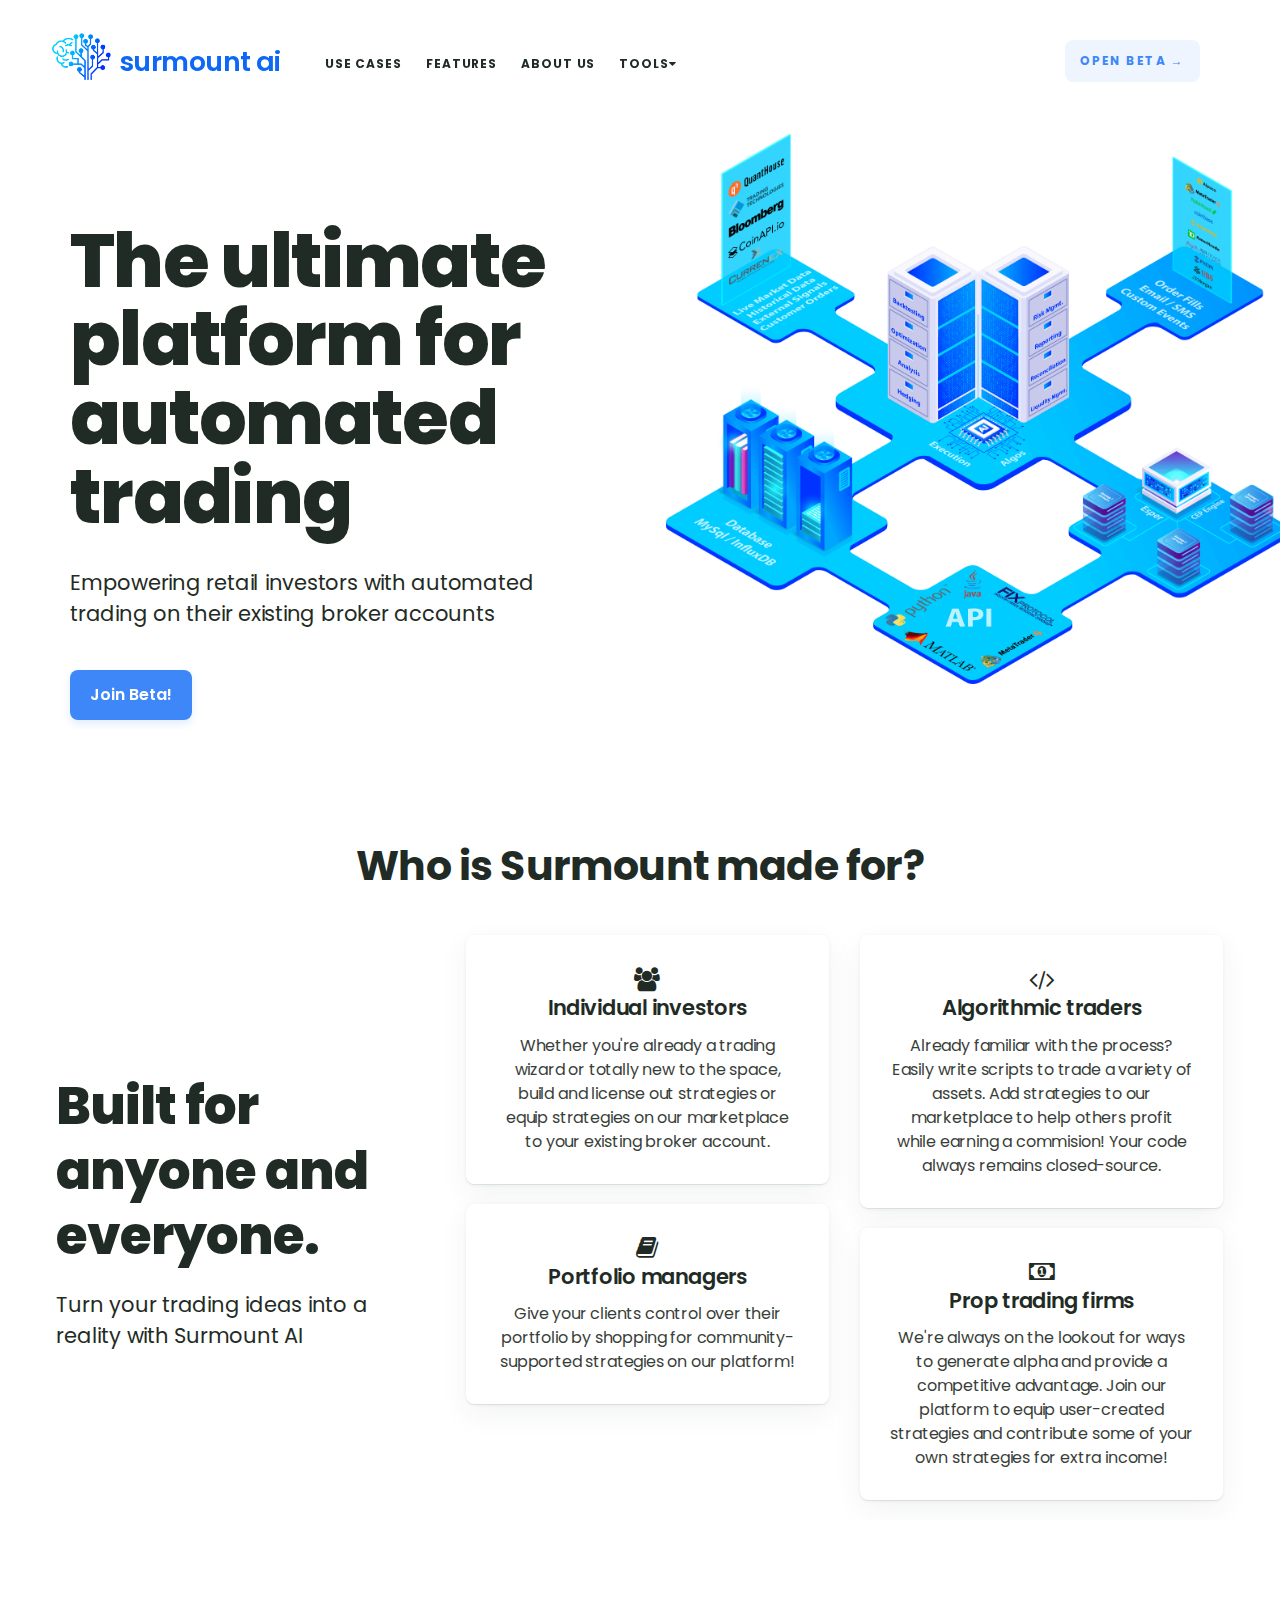
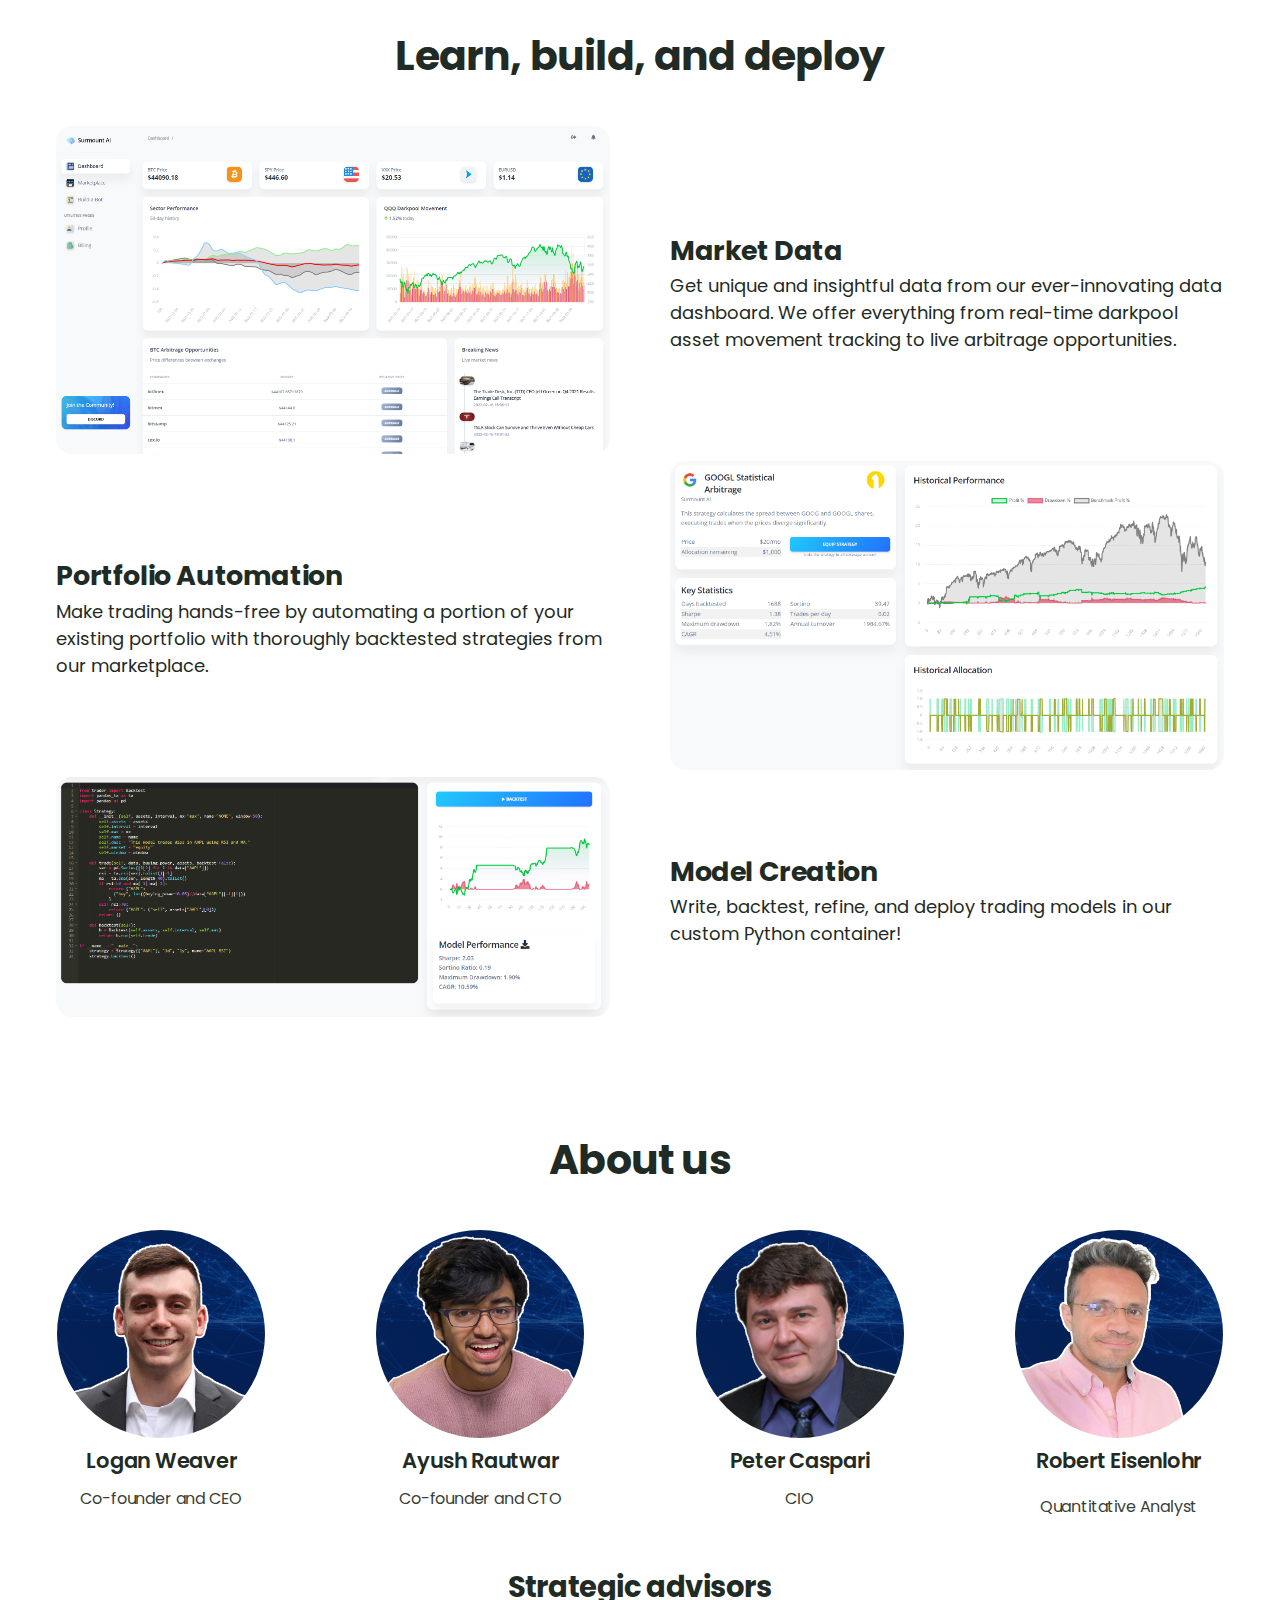
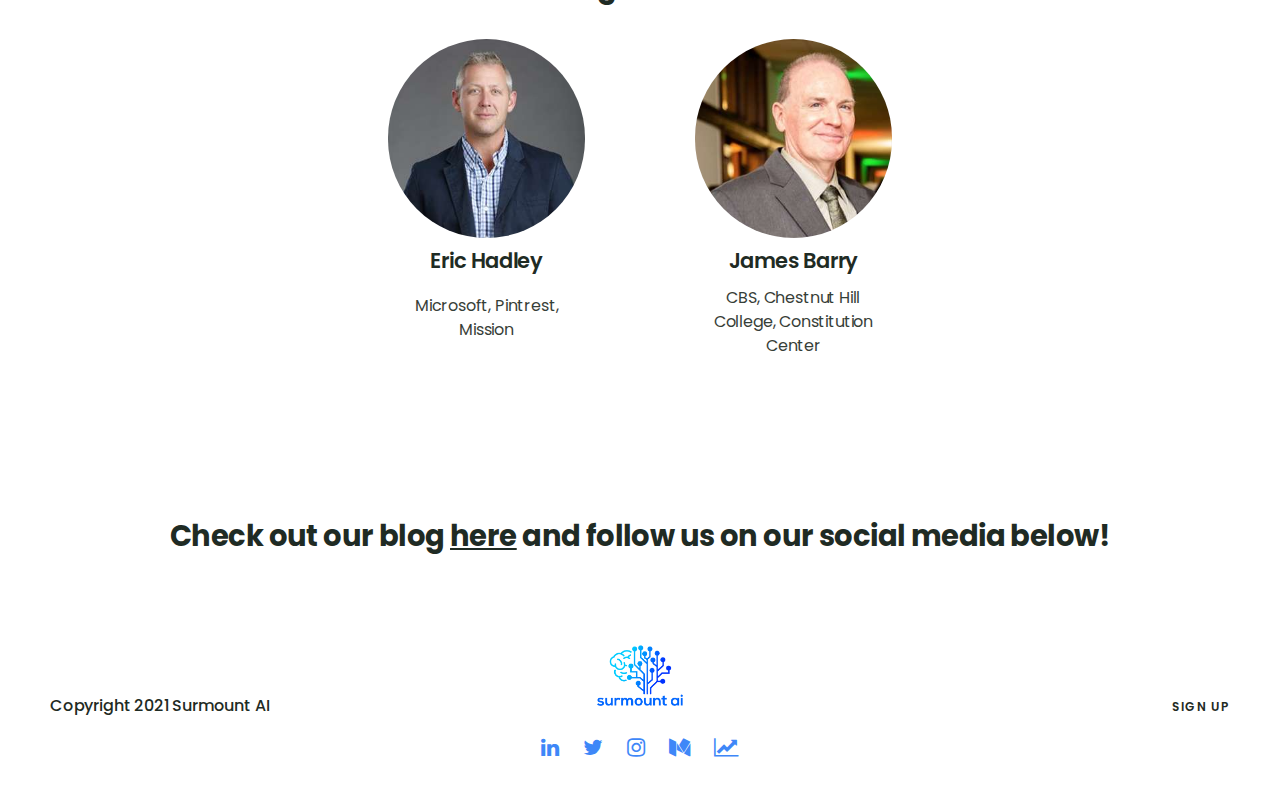
==== index.html @ a2f60b2a "Update padding and images" ====
<!doctype html>
<html>
<head>
<!-- Global site tag (gtag.js) - Google Analytics -->
<script async src="https://www.googletagmanager.com/gtag/js?id=G-WT760J8X4M"></script>
<script>
    window.dataLayer = window.dataLayer || [];
    function gtag(){dataLayer.push(arguments);}
    gtag('js', new Date());
    gtag('config', 'G-WT760J8X4M');

</script>

<meta charset="UTF-8">
<meta name="viewport" content="width=device-width, height=device-height, initial-scale=1.0">
<meta name="apple-mobile-web-app-capable" content="yes" />
<meta name="application-name" content="&nbsp;"/>
<meta name="msapplication-TileColor" content="#FFFFFF" />
<meta name="description" content="Empowering the average investor with algorithmic trading">
<meta name="image" content="https://tender-mestorf-235bb3.netlify.app/surmountpreview.png">
<meta name="author" content="Surmount AI">

<meta property="og:title" content="Surmount AI">
<meta property="og:description" content="Empowering the average investor with algorithmic trading">
<meta property="og:image" content="https://tender-mestorf-235bb3.netlify.app/surmountpreview.png">

<meta name="description" content="Empowering everyday investors with accessible algorithmic trading models, account automation, helpful dashboards, and much more!">
<meta name="keywords" content="surmount, surmount ai, stocks, crypto, forex, fintech, machine learning, account automation">


<base href="./">

<link href="slides.min.css" rel="stylesheet" type="text/css">
<link href="custom.css" rel="stylesheet" type="text/css">
<script src="https://ajax.googleapis.com/ajax/libs/jquery/3.4.1/jquery.min.js"></script>
<script>
    $(document).ready(function() {

var $popupIframe;

$("[data-media]").on("click", function(e) {
    console.log("WHAT");
    e.preventDefault();
    var $this = $(this);
    var videoUrl = $this.attr("data-media");
    videoUrl += "?autoplay=1";
    var popup = $this.attr("href");
    $popupIframe = $("#iframe");

    $popupIframe.attr("src", videoUrl);
    console.log($popupIframe);
    console.log(videoUrl);

    $this.closest(".slide").addClass("show-popup");

});

$(".popup").on("click", function(e) {
    e.preventDefault();
    e.stopPropagation();
    //$("#media-popup").html('<iframe width="560" height="315" src="" frameborder="0" allowfullscreen="1"></iframe>');
    $(".slide").removeClass("show-popup");
    $popupIframe.attr('src', '');
});


$(".popup > iframe").on("click", function(e) {
    e.stopPropagation();
});
});
</script>



<!-- Fonts -->
<link rel="stylesheet" type="text/css" href="https://fonts.googleapis.com/css?family=Poppins" />
<link rel="stylesheet" href="https://cdnjs.cloudflare.com/ajax/libs/font-awesome/4.7.0/css/font-awesome.min.css">
<link rel="apple-touch-icon-precomposed" href="favicon.png" />
<link rel="icon" type="image/png" href="favicon.png" />
<meta name="application-name" content="&nbsp;"/>
<title>Surmount AI</title>
</head>
<body class="slides scroll noPreload whiteSlide">



<!-- Panel Top #10 -->
<section class="slide whiteSlide autoHeight">
<nav class="panel top main-nav padding-top-3 padding-bottom-3 relative" style="background-color: transparent !important;">
    <div class="sections desktop fix-12-12">
        <div class="left" style="width: 10%; max-width: 33.3333%">
            <a href="https://www.surmount.ai/" class="logo weight-8 p largest shift-down-1 vertical-middle"><img src="logoimg.png"> </a>
            <a href="https://www.surmount.ai/" style="padding-right: 20px" class="logo weight-8 p largest shift-down-1 vertical-middle hideForPhablet"><b style="color: #0d68f6">surmount ai</b></a>
            <a href="#usecases" class="weight-7 p smallest link uppercase shift-down-3 vertical-middle margin-left-2 hideForPhablet">Use Cases</a>
            <a href="#features" class="weight-7 p smallest link uppercase shift-down-3 vertical-middle margin-left-2 hideForPhablet">Features</a>
            <a href="#aboutus" class="weight-7 p smallest link uppercase shift-down-3 vertical-middle margin-left-2 hideForPhablet">About Us</a>

            <div class="weight-7 p smallest uppercase shift-down-3 vertical-middle margin-left-2 hideForPhablet drpdwn">
                Tools<i class="fa fa-caret-down"></i>
                <div class="dropdown-content link">
                    <a target="_blank" href="https://dashboard.surmount.ai/">Stock Dashboard</a>
                </div>
            </div>
        </div> 
        <div class="right">
            <a target="_blank" href="https://beta.surmount.ai" class="weight-7 button small pale uppercase blue rounded flat noShadow margin-right-3">OPEN BETA →</a>
        </div>
    </div>
</nav>
<div class="popup" id="media-popup">
    <iframe id="iframe" src="" height="50%" width="auto" frameborder="0" webkitallowfullscreen mozallowfullscreen allowfullscreen></iframe>
</div>

        <div class="content" style="vertical-align: center;">
            <div class="container">
                <div class="wrap left padding-top-0 padding-bottom-0">
                    <div class="fix-12-12">
                        <div class="flex fixedSpaces reverse">
                            <div class="col-7-12 col-tablet-3-5 col-phablet-1-1 padding-top-phablet-0 padding-top-tablet-5 padding-top-10 padding-left-3 padding-right-3 padding-left-tablet-3 padding-right-tablet-3">
                                <h1 class="boldest largest margin-bottom-3 hover-header bold padding-top-phablet-3" style="line-height: 1.05">The ultimate platform for automated trading</h1>
                                <p class="fix-5-12 toLeft margin-bottom-4 trim large">Empowering retail investors with automated trading on their existing broker accounts</p>
                                <div class="fix-12-12 flex verticalCenter">
                                    <a target="_blank" class="button blue rounded weight-6 cropLeft margin-bottom-phablet-2" href="https://beta.surmount.ai">Join Beta!</a>
                                                           
                                </div>
                            </div>
                            <div class="col-5-12 col-tablet-2-5 col-phablet-1-1"><img class="bgimg" style="padding: 2.5%; padding-right: 7.5%; margin: auto; margin-left: -20%; max-width: 200%; width:140%; max-height: 70vh" src="graphicsmall.png" alt="" class="block p-phablet-relative" /></div>
                        </div>
                        
                    </div>
                </div>
            </div>
        </div>
        
    </section>

    <!--- learn what's included -->
    <section class="padding-top-6 slide whiteSlide autoHeight double-pictures" id="usecases" name="usecases">
        <div class="content">
            <div class="container">
                <div class="wrap "><h3 class="large">Who is Surmount made for?</h3></div>
            </div>
        </div>

        <div class="content">
            <div class="container">
                <div class="wrap left padding-top-4 padding-bottom-0">
                    <div class="fix-12-12">
                        <div class="flex verticalCenter reverse">
                            <div class="col-4-12 col-tablet-1-1 margin-bottom-tablet-5 padding-left-3 padding-right-3 padding-left-tablet-3 padding-right-tablet-3">
                                <h2 class="boldest large margin-bottom-2 bold padding-top-tablet-4">Built for anyone and everyone.</h2>
                                <p class="large margin-bottom-3 trim">Turn your trading ideas into a reality with Surmount AI</p>
                                <!-- <a target="_blank" href="https://www.surmount.ai/comingsoon/" class="button rounded crop weight-6 blue">Start for Free</a> -->
                            </div>
                            <div class="col-8-12 col-tablet-1-1 relative padding-left-3 padding-right-3 padding-left-tablet-3 padding-right-tablet-3">
                                <ul class="flex later">
                                    <li class="col-6-12">
                                        <div class="pad rounded padding-3 margin-bottom-2 align-center">
                                            <i class="fa fa-users fa-lg"></i>
                                            <p class="large bold margin-bottom-1">Individual investors</p>
                                            <p class="small opacity-9 crop letter-spacing-0">Whether you're already a trading wizard or totally new to the space, build and license out strategies or equip strategies on our marketplace to your existing broker account.</p>
                                        </div>
                                        <div class="pad rounded padding-3 margin-bottom-2 align-center">
                                            <i class="fa fa-book fa-lg"></i>
                                            <p class="large bold margin-bottom-1">Portfolio managers</p>
                                            <p class="small opacity-9 crop letter-spacing-0">Give your clients control over their portfolio by shopping for community-supported strategies on our platform!</p>
                                        </div>
                                    </li>
                                    <li class="col-6-12">
                                        <div class="pad rounded padding-3 margin-bottom-2 align-center">
                                            <i class="fa fa-code fa-lg"></i>
                                            <p class="large bold margin-bottom-1">Algorithmic traders</p>
                                            <p class="small opacity-9 crop letter-spacing-0">Already familiar with the process? Easily write scripts to trade a variety of assets. Add strategies to our marketplace to help others profit while earning a commision! Your code always remains closed-source. </p>
                                        </div>
                                        <div class="pad rounded padding-3 margin-bottom-2 align-center">
                                            <i class="fa fa-money fa-lg"></i>
                                            <p class="large bold margin-bottom-1">Prop trading firms</p>
                                            <p class="small opacity-9 crop letter-spacing-0">We're always on the lookout for ways to generate alpha and provide a competitive advantage. Join our platform to equip user-created strategies and contribute some of your own strategies for extra income!</p>
                                        </div>
                                    </li>
                                </ul>
                            </div>
                        </div>
                    </div>
                </div>
            </div>
        </div>

    </section>

    <link href="https://fonts.googleapis.com/css2?family=IBM+Plex+Mono:wght@500&display=swap&text=static-form" rel="stylesheet">


    <section class="padding-top-6 slide whiteSlide autoHeight double-pictures" id="features" name="features">
        <div class="content">
            <div class="container">
                <div class="wrap "><h3 class="large">Learn, build, and deploy</h3></div>
            </div>
        </div>

        <div class="content">
            <div class="container">
                <div class="wrap left padding-top-4 padding-bottom-0">
                    <div class="fix-12-12">
                        <div class="flex verticalCenter">
                            <div class="col-6-12 col-tablet-1-1 margin-bottom-tablet-5 padding-left-3 padding-right-3 padding-left-tablet-3 padding-right-tablet-3">
                                <img style="border-radius: 1rem" alt="Neural network graphic" src="nn-dashboard.png">
                            </div>
                            <div class="col-6-12 col-tablet-1-1 relative padding-left-3 padding-right-3 padding-left-tablet-3 padding-right-tablet-3">
                                <p> <h4>Market Data</h4>
                                    Get unique and insightful data from our ever-innovating data dashboard. We offer everything from real-time darkpool asset movement tracking to live arbitrage opportunities.
                                </p>
                            </div>
                            <br><br><br>
                            <div class="col-6-12 col-tablet-1-1 relative padding-left-3 padding-right-3 padding-left-tablet-3 padding-right-tablet-3">
                                <p><h4>Portfolio Automation</h4>
                                    Make trading hands-free by automating a portion of your existing portfolio with thoroughly backtested strategies from our marketplace.
                                </p>
                            </div>
                            <div class="col-6-12 col-tablet-1-1 margin-bottom-tablet-5 padding-left-3 padding-right-3 padding-left-tablet-3 padding-right-tablet-3">
                                <img style="border-radius: 1rem" alt="Neural network graphic" src="examplestrat.png">
                            </div>
                            <br><br><br>
                            <div class="col-6-12 col-tablet-1-1 margin-bottom-tablet-5 padding-left-3 padding-right-3 padding-left-tablet-3 padding-right-tablet-3">
                                <img style="border-radius: 1rem" alt="Neural network graphic" src="IDE.png">
                            </div>
                            <div class="col-6-12 col-tablet-1-1 relative padding-left-3 padding-right-3 padding-left-tablet-3 padding-right-tablet-3">
                                <p><h4>Model Creation</h4>
                                    Write, backtest, refine, and deploy trading models in our custom Python container!
                                </p>
                            </div>
                            <br><br><br>
                        </div>
                    </div>
                </div>
            </div>
        </div>
    </section>
    


<!--- learn what's included -->
<section class="padding-top-6 slide whiteSlide autoHeight double-pictures" id="aboutus" name="aboutus">
    <div class="content">
        <div class="container">
            <div class="wrap"><h3 class="large">About us</h3></div>
        </div>
    </div>
    
    <div class="content">
        <div class="container">
            <div class="wrap left padding-top-1 padding-bottom-0  padding-left-3 padding-right-3 padding-left-tablet-3 padding-right-tablet-3">
                <div class="fix-12-12">
                    <div class="flex verticalCenter">
                        <ul class="flex later">
                            <li class="col-3-12">
                                <div class="pad rounded padding-3 margin-bottom-2 align-center" style="box-shadow: none;">
                                    
                                    <img style="border-radius: 50%;" src="logan.png" alt="Logan Weaver">
                                    <p class="large bold margin-bottom-1">Logan Weaver</p>
                                    <p class="small opacity-9 crop letter-spacing-0">Co-founder and CEO</p>
                                </div>
                            </li>
                            <li class="col-3-12">
                                <div class="pad rounded padding-3 margin-bottom-2 align-center" style="box-shadow: none;">
                                    
                                    <img style="border-radius: 50%;" src="ayush.png" alt="Ayush Rautwar">
                                    <p class="large bold margin-bottom-1">Ayush Rautwar</p>
                                    <p class="small opacity-9 crop letter-spacing-0">Co-founder and CTO</p>
                                </div>
                            </li>
                            <li class="col-3-12">
                                <div class="pad rounded padding-3 margin-bottom-2 align-center" style="box-shadow: none;">
                                    
                                    <img style="border-radius: 50%;" src="peter.png" alt="Peter Caspari">
                                    <p class="large bold margin-bottom-1">Peter Caspari</p>
                                    <p class="small opacity-9 crop letter-spacing-0">CIO</p>
                                </div>
                            </li>
                            <li class="col-3-12">
                                <div class="pad rounded padding-3 margin-bottom-2 align-center" style="box-shadow: none;">
                                    
                                    <img style="border-radius: 50%;" src="robert.png" alt="Robert Eisenlohr">
                                    <p class="large bold margin-bottom-1">Robert Eisenlohr</p>                                            </p>
                                    <p class="small opacity-9 crop letter-spacing-0">Quantitative Analyst</p>
                                </div>
                            </li>
                        </ul>
                    </div>
                </div>

                <h3 class="smaller" style="text-align: center;">Strategic advisors</h3>
                <div class="fix-12-12">
                    <div class="flex verticalCenter">
                        <ul class="flex later" style="justify-content: center; margin: 0; width: 100%">
                            <li class="col-3-12">
                            </li>
                            <li class="col-3-12">
                                <div class="pad rounded padding-3 margin-bottom-2 align-center" style="box-shadow: none;">
                                    <img style="border-radius: 50%;" src="eric.jpg" alt="Eric Hadley">
                                    <p class="large bold margin-bottom-1">Eric Hadley</p>                                            </p>
                                    <p class="small opacity-9 crop letter-spacing-0">Microsoft, Pintrest, Mission</p>
                                </div>
                            </li>
                            <li class="col-3-12">
                                <div class="pad rounded padding-3 margin-bottom-2 align-center" style="box-shadow: none;">
                                    
                                    <img style="border-radius: 50%;" src="james.jpg" alt="James Barry">
                                    <p class="large bold margin-bottom-1">James Barry</p>
                                    <p class="small opacity-9 crop letter-spacing-0">CBS, Chestnut Hill College, Constitution Center</p>
                                </div>
                            </li>
                            <li class="col-3-12">
                            </li>
                            
                        </ul>

                    </div>
                </div>
                
            </div>
        </div>
    </div>

</section>

<section class="padding-top-6 slide whiteSlide autoHeight double-pictures">
    <div class="content">
        <div class="container">
            <div class="wrap "><h3 class="smaller">Check out our blog <u><a target="_blank" href="https://surmountai.medium.com/">here</a></u> and follow us on our social media below!</h3></div>
        </div>
    </div>
</section>

<div id="error-message"></div>

<nav class="panel bottom relative padding-top-2 padding-bottom-2">
    <div class="sections desktop fix-12-12">
        <div class="left blockForPhablet">
            <p class="relative weight-5 small cropBottom">
                Copyright 2021 Surmount AI
            </p>
        </div>
        <div style="height: auto" class="center blockForPhablet">
            <img alt="Surmount AI" src="logo.png" style="height: 100px;">
            <br>
            <a target="_blank" style="color: #3e87f8; padding-left:10px; padding-right: 10px" href="https://www.linkedin.com/company/surmountai" class="fa fa-linkedin fa-lg"></a>
            <a target="_blank" style="color: #3e87f8; padding-left:10px; padding-right: 10px" href="https://twitter.com/Surmountai" class="fa fa-twitter fa-lg"></a>
            <a target="_blank" style="color: #3e87f8; padding-left:10px; padding-right: 10px" href="https://www.instagram.com/surmount.ai" class="fa fa-instagram fa-lg"></a>
            <a target="_blank" style="color: #3e87f8; padding-left:10px; padding-right: 10px" href="https://surmountai.medium.com/" class="fa fa-medium fa-lg"></a>
            <a target="_blank" style="color: #3e87f8; padding-left:10px; padding-right: 10px" href="https://www.tradingview.com/u/SurmountFinance/" class="fa fa-line-chart fa-lg"></a>
            <br>
            <br>
        </div>
        <div class="right blockForPhablet">
            <a target="_blank" class="weight-6 p smallest uppercase link" href="https://beta.surmount.ai/">Sign up</a>
        </div>
    </div>
</nav>
</body>
</html>
---- slides.min.css ----
@charset "UTF-8";
/*

	 _____ _		 _				_____	_____ _____
	/ ___/| (•)	 | |			 / ____// ____/ ____/	v 5.0.7
 | (___ | |_	__| | ___ ____ | |	| (___| (___
	\___ \| | |/ _` |/ _ / __/ | |	 \___ \ ___ \
	____) | | | (_| |	__\__ \ | |____ ____) |___) |
 /_____/|_|_|\__,_|\___/___/	\_____/_____/_____/


This file contains styles required for the proper functionality and display
of your Slides Project.

https://designmodo.com/slides/

*/
/* CSS RESET */
html, body, div, span, applet, object, iframe, h1, h2, h3, h4, h5, h6, p, hr, blockquote, pre, a, abbr, acronym, address, big, cite, code, del, dfn, em, img, ins, kbd, q, s, samp, small, strike, strong, sub, sup, tt, var, b, u, i, center, dl, dt, dd, ol, ul, li, fieldset, form, label, legend, table, caption, tbody, tfoot, thead, tr, th, td, article, aside, canvas, details, embed, figure, figcaption, footer, header, hgroup, menu, nav, output, ruby, section, summary, time, mark, audio, video {
  border: 0;
  vertical-align: baseline;
  margin: 0;
  padding: 0;
}

article, aside, details, figcaption, figure, footer, header, hgroup, menu, nav, section {
  display: block;
}

ol, ul, li {
  list-style: none;
}

blockquote, q {
  quotes: none;
}

blockquote:before, blockquote:after, q:before, q:after {
  content: none;
}

table {
  border-collapse: collapse;
  border-spacing: 0;
}

b, strong {
  font-weight: 600;
}

html {
  position: static !important;
  top: 0 !important;
  box-sizing: border-box;
}

*, *:before, *:after {
  box-sizing: inherit;
}

/*Фон tooltip */
/* Основной зеленый */
/* Светлозеленый */
/* Темнозеленый */
/***
*		__	__
*	 |	\/	|	 ( )
*	 | \	/ | __ _ _ _ __
*	 | |\/| |/ _` | | '_ \
*	 | |	| | (_| | | | | |
*	 |_|	|_|\__,_|_|_| |_|
*
*
*/
html {
  margin: 0;
  padding: 0;
  -webkit-backface-visibility: hidden;
  backface-visibility: hidden;
}

body {
  width: 100%;
  height: 100%;
}

html, body {
  max-width: 100%;
  overflow-x: hidden;
  -webkit-tap-highlight-color: transparent;
}

html.scrollable,
html.scrollable body {
  overflow-y: auto;
  -webkit-overflow-scrolling: touch;
}

img {
  max-width: 100%;
  display: inline-block;
}
img.round {
  border-radius: 999px;
}
img.rounded {
  border-radius: 8px;
}

.slides {
  color: #fff;
  fill: #fff;
  hyphens: none;
  /* background: #111; */
  -webkit-font-smoothing: antialiased;
}

.slides.bodyWhite {
  background: #fff;
}

.slides.desktopSwipe {
  cursor: -webkit-grab;
}

.slides.desktopSwipe:active {
  cursor: -webkit-grabbing;
}

.slides.desktopSwipe .slide .container .wrap {
  cursor: inherit;
}

/* buttons */
.button {
  display: inline-block;
  border-radius: 4px;
  padding: 14px 22px;
  color: #fff;
  border: none;
  outline: none;
  text-decoration: none;
  background: #1f2b24;
  font-size: 16px;
  line-height: 1.5;
  font-weight: 500;
  text-align: center;
  vertical-align: top;
  cursor: pointer;
  overflow: hidden;
  backface-visibility: hidden;
  letter-spacing: normal !important;
  position: relative;
  white-space: nowrap;
  transform: translate3d(0, 0, 0);
  box-shadow: 0px 1px 0px rgba(0, 0, 0, 0.07), 0px 1px 4px rgba(0, 0, 0, 0.05), 0px 10px 30px rgba(17, 56, 31, 0.06);
  -webkit-appearance: none;
  margin-bottom: 10px;
  transition: 0.3s;
  user-select: none !important;
}
@media (max-width: 767px) {
  .button {
    max-width: 100%;
    white-space: normal;
  }
}
.slide .button, .popup .button {
  margin-left: 5px;
  margin-right: 5px;
}
.slide .button.small, .popup .button.small {
  margin-left: 4px;
  margin-right: 4px;
}
.button.wide {
  margin-left: 0 !important;
  margin-right: 0 !important;
}
.button .material-icons {
  position: relative;
  vertical-align: middle;
  margin-right: 8px;
  font-size: 20px;
  top: -2px;
  user-select: none !important;
}
.button .material-icons.small {
  font-size: 17px;
  bottom: 1px;
}
.button .material-icons.right {
  margin-left: 8px;
  margin-right: 0px;
}
.button svg {
  width: 20px;
  height: 20px;
  margin-top: -3px;
  vertical-align: middle;
  margin-right: 10px;
  pointer-events: none !important;
  position: relative;
}
.button svg * {
  pointer-events: none !important;
}
.button svg.right {
  margin-right: 0;
  margin-left: 10px;
}
.button.actionButton {
  display: inline-block;
  height: 42px;
  width: 42px;
  padding: 12px;
  border-radius: 25px;
  z-index: 999;
  background: rgba(0, 0, 0, 0.3);
  line-height: 1;
  box-shadow: 0 0 0 1px rgba(255, 255, 255, 0.05);
  cursor: pointer;
  -ms-touch-action: manipulation;
  touch-action: manipulation;
  vertical-align: top;
}
.button.actionButton svg {
  width: 18px;
  height: 18px;
  fill: #fff !important;
  top: 2px;
  vertical-align: bottom;
}
.button.actionButton .material-icons {
  margin: 0;
  position: relative;
  left: -3px;
  top: -3px;
  font-size: 24px;
}
.button.actionButton.big {
  width: 50px;
  height: 50px;
  padding: 16px;
}
.button.actionButton.big .material-icons {
  font-size: 24px;
}
.button.actionButton.big svg {
  width: 22px;
  height: 22px;
  left: -2px;
  top: 0px;
}
.button.actionButton.stroke {
  box-shadow: none;
  padding: 10px;
}
.button.actionButton:hover:not(:active) {
  transform: translateY(0) !important;
}
.button.actionButton.rounded {
  border-radius: 8px;
}
.button.actionButton svg, .slide.whiteSlide .button.actionButton svg {
  fill: #fff;
}
.button.actionButton.sound [class*=sound-] {
  position: absolute;
  opacity: 0;
  transition: 0.5s;
  left: 13px;
  top: 16px;
}
.button.actionButton.sound.stroke [class*=sound-] {
  left: 11px;
  top: 14px;
}
.button.actionButton.sound.playing .sound-on, .button.actionButton.sound:not(.playing) .sound-off {
  opacity: 1;
}
.button.actionButton.transparent {
  background-color: transparent;
}
.button:hover {
  /* box-shadow: $medium-shadow; */
  opacity: 1;
  transform: translateY(0px) !important;
  transition: 0.35s !important;
}
.button:hover:after {
  opacity: 0.5;
}
.button:active {
  /* box-shadow: 0 3px 6px 0 rgba(0,0,0,.1), 0 0px 10px 0 rgba(0,0,0,.1), 0 1px 4px -1px rgba(0,0,0,.1); */
  transform: translateY(2px) !important;
  transition: 0.35s !important;
}
.button:active:after {
  opacity: 1;
}
.button.uppercase {
  font-size: 15px;
  padding-top: 15px;
  padding-bottom: 15px;
}
.button.lowercase {
  text-transform: lowercase;
  letter-spacing: 0em;
  font-weight: 300;
}
.button.round {
  border-radius: 99px;
  padding-left: 28px;
  padding-right: 28px;
}
.button.rounded {
  border-radius: 8px;
}
.button.rectangular {
  border-radius: 1px;
}
.button.square {
  border-radius: 0px;
}
.button.thin-stroke {
  color: #1f2b24;
  font-weight: 300;
  border: 1px solid;
  background-color: transparent !important;
  padding: 13px 21px 13px;
}
.slide.whiteSlide .button.thin-stroke {
  color: #1f2b24;
}
.button.thin-stroke.small {
  padding: 9px 15px;
}
.button.stroke {
  color: #1f2b24;
  border: 2px solid;
  background-color: transparent !important;
  padding: 12px 20px;
}
.slide.whiteSlide .button.stroke {
  color: #1f2b24;
}
.button.stroke.round {
  padding-left: 26px;
  padding-right: 26px;
}
.button.stroke.uppercase {
  padding-top: 13px;
  padding-bottom: 13px;
}
.button.stroke.uppercase svg {
  margin-bottom: -2px;
}
.button.stroke.uppercase.small {
  padding: 11px 15px;
}
.button.stroke.small {
  border: 1px solid;
  padding-top: 9px;
  padding-bottom: 9px;
}
@media (min-width: 768px) {
  .button.stroke.big {
    padding: 14px 28px;
  }
  .button.stroke.big.uppercase {
    padding-top: 16px;
    padding-bottom: 16px;
  }
}
.button.stroke:not(.flat):hover {
  box-shadow: inset 0 -100px 0 rgba(41, 41, 41, 0.05), 0 4px 6px 0 rgba(0, 0, 0, 0.1), 0 1px 10px 0 rgba(0, 0, 0, 0.1), 0 2px 4px -1px rgba(0, 0, 0, 0.1);
}
.button.flat:not(:hover) {
  box-shadow: none;
}
.button:not(.stroke) svg {
  fill: #fff;
}
.button.small {
  font-size: 15px;
  font-weight: 500;
  padding: 10px 16px 10px;
}
.button.small .material-icons {
  vertical-align: bottom;
  position: relative;
  font-size: 18px;
  margin-right: 8px;
  bottom: 1px;
}
.button.small .material-icons.right {
  margin-left: 8px;
  margin-right: 0px;
}
.button.small svg {
  width: 16px;
  height: 16px;
  margin-right: 10px;
  top: 0px;
}
.button.small svg.right {
  margin-right: 0;
  margin-left: 10px;
}
.button.small.round {
  padding-left: 18px;
  padding-right: 18px;
}
.button.small.rounded {
  border-radius: 8px;
}
.button.small.uppercase {
  font-size: 12px;
  padding: 12px 16px;
  letter-spacing: 0.125em;
}
.button.small.uppercase.round {
  padding-left: 19px;
  padding-right: 19px;
}
@media (min-width: 768px) {
  .button.big {
    font-size: 20px;
    padding: 16px 26px;
  }
  .button.big.round {
    padding-left: 28px;
    padding-right: 28px;
  }
  .button.big.rounded {
    border-radius: 7px;
  }
  .button.big.uppercase {
    font-size: 16px;
    padding: 19px 28px;
  }
  .button.big.uppercase.round {
    padding-left: 32px;
    padding-right: 32px;
  }
  .button.big .material-icons {
    margin-right: 10px;
    font-size: 24px;
    top: -2px;
  }
  .button.big .material-icons.right {
    margin-left: 10px;
    margin-right: 0px;
  }
  .button.big svg {
    width: 24px;
    height: 24px;
    margin-right: 11px;
    top: 0;
  }
  .button.big svg.right {
    margin-right: 0;
    margin-left: 11px;
  }
}
.button.empty {
  padding: 0 !important;
  background-color: transparent !important;
  font-size: 0 !important;
  margin: 0;
  box-shadow: none;
}
.button.hollow {
  padding: 0 !important;
  background-color: transparent !important;
  font-size: 0 !important;
  box-shadow: none !important;
}
.button.hollow svg {
  margin: 0;
}
.button.shade {
  position: relative;
}
.button.shade:after {
  content: "";
  position: absolute;
  top: 0;
  left: 0;
  width: 100%;
  height: 100%;
  background: #292929;
  opacity: 0;
  transition: 0.25s;
}
.button.shade:hover:after {
  opacity: 0.15;
}
.button.shade:active:after {
  opacity: 0.2;
}
.button.play {
  width: 90px;
  height: 90px;
  border-radius: 50%;
  padding: 27px;
  margin-left: 0px;
  margin-right: 0px;
}
.button.play svg {
  fill: #fff;
  width: 35px;
  height: 36px;
  margin: 0;
}
.button.play.small {
  width: 60px;
  height: 60px;
  border-radius: 50%;
  padding: 22px 19px;
}
.button.play.small svg {
  fill: #fff;
  width: 23px;
  height: 23px;
  top: -3px;
}
.button.play:hover {
  transform: scale(1.05);
}
.button.gradient {
  position: relative;
}
.button.gradient:before {
  content: "";
  position: absolute;
  top: 0;
  left: 0;
  width: 100%;
  height: 100%;
  background: -webkit-gradient(linear, left top, left bottom, from(#fff), to(#000));
  background: linear-gradient(to bottom, #fff 0%, #000 100%);
  z-index: -1;
  opacity: 0.1;
}

/* form group */
/* new */
.form-group-left {
  border-top-right-radius: 0 !important;
  border-bottom-right-radius: 0 !important;
  margin-right: 0 !important;
}
.form-group-center {
  border-radius: 0 !important;
  margin-right: 0 !important;
  margin-left: 0 !important;
}
.form-group-right {
  border-top-left-radius: 0 !important;
  border-bottom-left-radius: 0 !important;
  margin-left: 0 !important;
}

.slide.whiteSlide .button.white:hover {
  box-shadow: 0 4px 6px 0 rgba(0, 0, 0, 0.1), 0 1px 10px 0 rgba(0, 0, 0, 0.1);
}
.slide.whiteSlide .button.white:hover:after {
  opacity: 0.3;
}

.roundButton {
  border-radius: 50px;
  height: 50px;
  width: 50px;
  padding: 14px;
  margin: 5px;
}
.roundButton svg {
  bottom: 2px;
}

@media (max-width: 319px) {
  .button.uppercase,
.uppercase {
    letter-spacing: 0.07em;
  }
}
.button.uppercase {
  letter-spacing: 0.125em !important;
  text-indent: -0.1em !important;
  font-weight: 700 !important;
}

/* stuff */
.material-icons {
  font-family: "Material Icons";
  font-weight: normal;
  font-style: normal;
  font-size: 24px;
  /* Preferred icon size */
  display: inline-block;
  line-height: 1;
  text-transform: none;
  letter-spacing: normal;
  word-wrap: normal;
  white-space: nowrap;
  direction: ltr;
  -webkit-font-smoothing: antialiased;
  text-rendering: optimizeLegibility;
  -moz-osx-font-smoothing: grayscale;
  font-feature-settings: "liga";
}
.material-icons.md-18 {
  font-size: 18px;
}
.material-icons.md-24 {
  font-size: 24px;
}
.material-icons.md-36 {
  font-size: 36px;
}
.material-icons.md-48 {
  font-size: 48px;
}

.slide.whiteSlide svg:not(.noFill) {
  fill: #1f2b24;
}

.svgContainer,
.embedContainer {
  position: relative;
  width: 100%;
  height: 0;
  padding: 0;
}

.svgContainer svg.scale,
.embedContainer .scale {
  position: absolute;
  height: 100%;
  width: 100%;
  left: 0;
  top: 0;
}

.dots {
  font-size: 0;
}

.dot {
  padding: 7px;
  display: inline-block;
}
.dot:after {
  content: "";
  display: inline-block;
  width: 6px;
  height: 6px;
  background: #fff;
  border-radius: 50%;
  opacity: 0.5;
  transition: 0.25s;
}
.dot.big .dot:after {
  width: 14px;
  height: 14px;
}

.slide.whiteSlide .dot:after {
  background: #1f2b24;
}

.dot:hover:after {
  transform: scale(1.333333);
  opacity: 1;
}

.dot:active:after,
.dot.selected:after {
  opacity: 1;
  transform: scale(1.675);
}

.tabs {
  color: #fff;
  max-width: 260px;
  border-radius: 5px;
}
.tabs li {
  padding: 16px 20px;
  letter-spacing: 2.5px;
  font-size: 12px;
  transition: 0.15s;
  margin-top: -1px;
  border: 1px solid rgba(255, 255, 255, 0.3);
}
.tabs li:not(:last-child) {
  border-bottom: 0;
}
.tabs li:first-child {
  border-radius: 8px 8px 0 0;
}
.tabs li:last-child {
  border-radius: 0 0 8px 8px;
}
.tabs li.selected {
  background: #fff;
  color: #1f2b24;
}

.slide.whiteSlide .tabs li {
  border-color: #e5e5e5;
  color: #1f2b24;
}
.slide.whiteSlide .tabs li.selected {
  background: #1f2b24;
  border-color: #1f2b24;
  color: #fff;
}

.links li {
  font-size: 17px;
  letter-spacing: 0;
  padding: 4px 0;
}

/* forms */
.slides-form {
  font-family: inherit;
}
.slides-form button {
  font-family: inherit;
}
.slides-form label, .slides-form .label {
  display: block;
  font-size: 14px;
  margin-top: 12px;
  margin-bottom: 2px;
}
.slides-form label.uppercase, .slides-form .label.uppercase {
  font-size: 14px;
}
.slides-form input[type=text],
.slides-form input[type=name],
.slides-form input[type=email],
.slides-form input[type=password],
.slides-form input[type=tel],
.slides-form input[type=number],
.slides-form textarea,
.slides-form select {
  font-family: inherit;
  background-color: #fff;
  position: relative;
  background: #fff;
  padding: 16px;
  border: none;
  font-size: 16px;
  color: #242424;
  outline: none;
  border-radius: 4px;
  width: 100%;
  -webkit-appearance: none;
  -moz-appearance: none;
  appearance: none;
  border: 1px solid rgba(0, 0, 0, 0.1);
  transition: 0.15s;
}
.slides-form input[type=text].flat, .slides-form input[type=text]:focus,
.slides-form input[type=name].flat,
.slides-form input[type=name]:focus,
.slides-form input[type=email].flat,
.slides-form input[type=email]:focus,
.slides-form input[type=password].flat,
.slides-form input[type=password]:focus,
.slides-form input[type=tel].flat,
.slides-form input[type=tel]:focus,
.slides-form input[type=number].flat,
.slides-form input[type=number]:focus,
.slides-form textarea.flat,
.slides-form textarea:focus,
.slides-form select.flat,
.slides-form select:focus {
  border-color: rgba(0, 0, 0, 0.2);
}
.slides-form input[type=text]:hover,
.slides-form input[type=name]:hover,
.slides-form input[type=email]:hover,
.slides-form input[type=password]:hover,
.slides-form input[type=tel]:hover,
.slides-form input[type=number]:hover,
.slides-form textarea:hover,
.slides-form select:hover {
  border-color: rgba(0, 0, 0, 0.2);
}
.slides-form input[type=text]:focus,
.slides-form input[type=name]:focus,
.slides-form input[type=email]:focus,
.slides-form input[type=password]:focus,
.slides-form input[type=tel]:focus,
.slides-form input[type=number]:focus,
.slides-form textarea:focus,
.slides-form select:focus {
  border-color: #3e87f8;
  z-index: 10;
}
.slides-form input[type=text]:focus::-webkit-input-placeholder,
.slides-form input[type=name]:focus::-webkit-input-placeholder,
.slides-form input[type=email]:focus::-webkit-input-placeholder,
.slides-form input[type=password]:focus::-webkit-input-placeholder,
.slides-form input[type=tel]:focus::-webkit-input-placeholder,
.slides-form input[type=number]:focus::-webkit-input-placeholder,
.slides-form textarea:focus::-webkit-input-placeholder,
.slides-form select:focus::-webkit-input-placeholder {
  color: #242424;
  font-weight: 400;
  opacity: 0;
}
.slides-form input[type=text]:focus:-moz-placeholder,
.slides-form input[type=name]:focus:-moz-placeholder,
.slides-form input[type=email]:focus:-moz-placeholder,
.slides-form input[type=password]:focus:-moz-placeholder,
.slides-form input[type=tel]:focus:-moz-placeholder,
.slides-form input[type=number]:focus:-moz-placeholder,
.slides-form textarea:focus:-moz-placeholder,
.slides-form select:focus:-moz-placeholder {
  color: #242424;
  font-weight: 400;
  opacity: 0;
}
.slides-form input[type=text]:focus::-moz-placeholder,
.slides-form input[type=name]:focus::-moz-placeholder,
.slides-form input[type=email]:focus::-moz-placeholder,
.slides-form input[type=password]:focus::-moz-placeholder,
.slides-form input[type=tel]:focus::-moz-placeholder,
.slides-form input[type=number]:focus::-moz-placeholder,
.slides-form textarea:focus::-moz-placeholder,
.slides-form select:focus::-moz-placeholder {
  color: #242424;
  font-weight: 400;
  opacity: 0;
}
.slides-form input[type=text]:focus:-ms-input-placeholder,
.slides-form input[type=name]:focus:-ms-input-placeholder,
.slides-form input[type=email]:focus:-ms-input-placeholder,
.slides-form input[type=password]:focus:-ms-input-placeholder,
.slides-form input[type=tel]:focus:-ms-input-placeholder,
.slides-form input[type=number]:focus:-ms-input-placeholder,
.slides-form textarea:focus:-ms-input-placeholder,
.slides-form select:focus:-ms-input-placeholder {
  color: #242424;
  font-weight: 400;
  opacity: 0;
}
.slides-form input[type=text]:not(textarea).round,
.slides-form input[type=name]:not(textarea).round,
.slides-form input[type=email]:not(textarea).round,
.slides-form input[type=password]:not(textarea).round,
.slides-form input[type=tel]:not(textarea).round,
.slides-form input[type=number]:not(textarea).round,
.slides-form textarea:not(textarea).round,
.slides-form select:not(textarea).round {
  border-radius: 22px;
  padding-left: 22px;
  padding-right: 22px;
}
.slides-form input[type=text].rounded,
.slides-form input[type=name].rounded,
.slides-form input[type=email].rounded,
.slides-form input[type=password].rounded,
.slides-form input[type=tel].rounded,
.slides-form input[type=number].rounded,
.slides-form textarea.rounded,
.slides-form select.rounded {
  border-radius: 8px;
}
.slides-form input[type=text]:after,
.slides-form input[type=name]:after,
.slides-form input[type=email]:after,
.slides-form input[type=password]:after,
.slides-form input[type=tel]:after,
.slides-form input[type=number]:after,
.slides-form textarea:after,
.slides-form select:after {
  content: "";
  position: absolute;
  top: 0;
  left: 0;
  right: 0;
  bottom: 0;
  background: #fff;
}
@media (min-width: 768px) {
  .slides-form input[type=text],
.slides-form input[type=name],
.slides-form input[type=email],
.slides-form input[type=password],
.slides-form input[type=tel],
.slides-form input[type=number],
.slides-form textarea,
.slides-form select {
    max-width: 300px;
  }
}
.slides-form input[type=text]::-webkit-input-placeholder,
.slides-form input[type=name]::-webkit-input-placeholder,
.slides-form input[type=email]::-webkit-input-placeholder,
.slides-form input[type=password]::-webkit-input-placeholder,
.slides-form input[type=tel]::-webkit-input-placeholder,
.slides-form input[type=number]::-webkit-input-placeholder,
.slides-form textarea::-webkit-input-placeholder,
.slides-form select::-webkit-input-placeholder {
  color: #242424;
  font-weight: 400;
  opacity: 0.5;
}
.slides-form input[type=text]:-moz-placeholder,
.slides-form input[type=name]:-moz-placeholder,
.slides-form input[type=email]:-moz-placeholder,
.slides-form input[type=password]:-moz-placeholder,
.slides-form input[type=tel]:-moz-placeholder,
.slides-form input[type=number]:-moz-placeholder,
.slides-form textarea:-moz-placeholder,
.slides-form select:-moz-placeholder {
  color: #242424;
  font-weight: 400;
  opacity: 0.5;
}
.slides-form input[type=text]::-moz-placeholder,
.slides-form input[type=name]::-moz-placeholder,
.slides-form input[type=email]::-moz-placeholder,
.slides-form input[type=password]::-moz-placeholder,
.slides-form input[type=tel]::-moz-placeholder,
.slides-form input[type=number]::-moz-placeholder,
.slides-form textarea::-moz-placeholder,
.slides-form select::-moz-placeholder {
  color: #242424;
  font-weight: 400;
  opacity: 0.5;
}
.slides-form input[type=text]:-ms-input-placeholder,
.slides-form input[type=name]:-ms-input-placeholder,
.slides-form input[type=email]:-ms-input-placeholder,
.slides-form input[type=password]:-ms-input-placeholder,
.slides-form input[type=tel]:-ms-input-placeholder,
.slides-form input[type=number]:-ms-input-placeholder,
.slides-form textarea:-ms-input-placeholder,
.slides-form select:-ms-input-placeholder {
  color: #242424;
  font-weight: 400;
  opacity: 0.5;
}
.slides-form input[type=text],
.slides-form input[type=name],
.slides-form input[type=email],
.slides-form input[type=password],
.slides-form input[type=tel],
.slides-form input[type=number],
.slides-form select {
  height: 52px;
  padding: 0 16px;
}
.slides-form textarea {
  font-weight: 400;
  line-height: 1.5;
  padding-top: 10px !important;
  max-height: 200px;
  max-width: 100%;
  min-height: 52px;
}
.slides-form textarea.d {
  border-radius: 15px !important;
}
.slides-form textarea.round {
  border-radius: 22px !important;
}
.slides-form select {
  background-image: url('data:image/svg+xml;charset=UTF-8,<svg xmlns="http://www.w3.org/2000/svg" width="37" height="7"><path fill="rgb(23,23,23)" d="M14.022 0l5.978 6 6-6z"/></svg>');
  background-repeat: no-repeat;
  background-position: right;
  -webkit-appearance: none;
  -moz-appearance: none;
  appearance: none;
}
.slides-form input[type=text],
.slides-form input[type=name],
.slides-form input[type=email],
.slides-form input[type=password],
.slides-form input[type=tel],
.slides-form input[type=number],
.slides-form input[type=submit],
.slides-form button[type=submit],
.slides-form select,
.slides-form textarea {
  margin: 5px;
}
@media (min-width: 768px) {
  .slides-form input[type=text],
.slides-form input[type=name],
.slides-form input[type=email],
.slides-form input[type=password],
.slides-form input[type=tel],
.slides-form input[type=number],
.slides-form input[type=submit],
.slides-form button[type=submit],
.slides-form select,
.slides-form textarea {
    max-width: 300px;
  }
}
@media (max-width: 768px) {
  .slides-form input[type=text],
.slides-form input[type=name],
.slides-form input[type=email],
.slides-form input[type=password],
.slides-form input[type=tel],
.slides-form input[type=number],
.slides-form input[type=submit],
.slides-form button[type=submit],
.slides-form select,
.slides-form textarea {
    margin-left: auto !important;
    margin-right: auto !important;
    width: 100%;
    display: block !important;
  }
}
.slides-form input[type=text].wide,
.slides-form input[type=name].wide,
.slides-form input[type=email].wide,
.slides-form input[type=password].wide,
.slides-form input[type=tel].wide,
.slides-form input[type=submit].wide,
.slides-form input[type=number].wide,
.slides-form button[type=submit].wide,
.slides-form select.wide,
.slides-form textarea.wide,
.slides-form label.wide {
  max-width: 100%;
  width: 100%;
  margin-left: 0 !important;
  margin-right: 0 !important;
}
@media (min-width: 769px) {
  .slides-form input.pair {
    width: 50% !important;
    max-width: 50% !important;
    border-top-right-radius: 0px !important;
    border-bottom-right-radius: 0px !important;
    margin-left: 0;
    margin-right: 0;
  }
  .slides-form input.pair + .pair {
    border-top-left-radius: 0px !important;
    border-bottom-left-radius: 0px !important;
    border-top-right-radius: 4px !important;
    border-bottom-right-radius: 4px !important;
    width: calc(50% + 1px) !important;
    max-width: calc(50% + 1px) !important;
    margin-left: -1px;
  }
}
.slides-form.center input, .slides-form.center textarea {
  text-align: center;
}

/***
 *		 _____ _		 _
 *		/ ___/| ( )	 | |
 *	 | (___ | |_	__| | ________
 *		\___ \| | |/ _` |/ , / __/
 *		____) | | | (_| |	__\__ \
 *	 /_____/|_|_|\__,_|\___/___/
 *
 *
 */
.slide {
  position: fixed;
  width: 100%;
  height: 100%;
  background: #1f2b24;
  color: #fff;
  z-index: 10;
  overflow: hidden;
  padding-bottom: 50px;
}
.slide.active {
  transform-style: preserve-3d;
  -webkit-backface-visibility: hidden;
  backface-visibility: hidden;
}
.mobile .slide {
  visibility: hidden;
}
.mobile .slide.active {
  visibility: visible;
}
.slide.whiteSlide {
  color: #1f2b24;
  background: #fff;
}

.content {
  overflow: hidden;
  position: absolute;
  backface-visibility: hidden;
  top: 0;
  left: 0;
  width: 100%;
  height: 100%;
  z-index: 100;
  -webkit-overflow-scrolling: touch;
}
.content.scrollBar {
  overflow-y: auto;
}
.windows .defaultScroll .content {
  overflow: auto;
  overflow-x: hidden;
}
.mobile .content {
  overflow: auto;
  overflow-x: hidden;
  -webkit-overflow-scrolling: touch;
}

/* Background Fade */
.fade .content {
  background: rgba(0, 0, 0, 0.6);
}

/*default*/
.fade-1 .content {
  background: rgba(0, 0, 0, 0.1);
}

.fade-2 .content {
  background: rgba(0, 0, 0, 0.2);
}

.fade-3 .content {
  background: rgba(0, 0, 0, 0.3);
}

.fade-4 .content {
  background: rgba(0, 0, 0, 0.4);
}

.fade-5 .content {
  background: rgba(0, 0, 0, 0.5);
}

.fade-6 .content {
  background: rgba(0, 0, 0, 0.6);
}

.fade-7 .content {
  background: rgba(0, 0, 0, 0.7);
}

.fade-8 .content {
  background: rgba(0, 0, 0, 0.8);
}

.fade-9 .content {
  background: rgba(0, 0, 0, 0.9);
}

.whiteSlide[class*=fade] .content {
  background: rgba(255, 255, 255, 0.85);
}

.container {
  display: table;
  table-layout: fixed;
  position: relative;
  width: 100%;
  height: 100%;
}
.container .wrap {
  display: table-cell;
  text-align: center;
  vertical-align: middle;
  overflow: hidden;
}
.container .wrap:not(.noSpaces), .container .wrap.spaceWrap,
.container .wrap .spaceWrap {
  padding: 0px;
}
.container .wrap .overflowHidden {
  overflow: hidden;
}
.container .wrap * {
  -webkit-user-select: text;
  -moz-user-select: text;
  -ms-user-select: text;
  user-select: text;
}

.slide .background,
.popup .background {
  position: absolute;
  top: 0;
  left: 0;
  width: 100%;
  min-height: 100vh;
  background-position: center;
  background-size: cover;
  -webkit-backface-visibility: hidden;
  backface-visibility: hidden;
}

.slide .background iframe,
.popup .background iframe {
  border: 0;
  position: absolute;
  top: 0;
  left: 0;
}

.slide:not(.youtube) .background iframe,
.popup:not(.youtube) .background iframe {
  width: 100%;
  height: 100%;
}

.fix-1-12 {
  max-width: 80px !important;
}

.fix-2-12 {
  max-width: 180px !important;
}

.fix-3-12 {
  max-width: 280px !important;
}

.fix-4-12 {
  max-width: 380px !important;
}

.fix-5-12 {
  max-width: 480px !important;
}

.fix-6-12 {
  max-width: 580px !important;
}

.fix-7-12 {
  max-width: 680px !important;
}

.fix-8-12 {
  max-width: 780px !important;
}

.fix-9-12 {
  max-width: 880px !important;
}

.fix-10-12 {
  max-width: 980px !important;
}

.fix-11-12 {
  max-width: 1080px !important;
}

.fix-12-12 {
  max-width: 1180px !important;
}

[class*=fix-] {
  width: 100% !important;
  margin-left: auto !important;
  margin-right: auto !important;
  float: none;
}

.fix-max {
  max-width: 1400px !important;
}

.toLeft {
  margin-left: 0 !important;
  margin-right: auto !important;
}

.toRight {
  margin-right: 0 !important;
  margin-left: auto !important;
  float: right;
}

.toCenter {
  margin-left: auto !important;
  margin-right: auto !important;
}

.popupTrigger,
.dropdownTrigger,
.sidebarTrigger {
  cursor: pointer;
}

.shiftImage {
  margin-top: -15%;
  margin-bottom: -100%;
}

.shiftImageVertical {
  margin-right: -100%;
  max-width: none;
}

.slide.video .background {
  overflow: hidden;
}

.slide.video .background video {
  position: absolute;
  top: 50%;
  left: 50%;
  min-width: 100%;
  min-height: 100%;
  width: auto;
  height: auto;
  z-index: -100;
  transform: translateX(-50%) translateY(-50%);
  background-size: cover;
}

.slide.video .background video::-webkit-media-controls {
  display: none !important;
}

.slide.video .background video::-webkit-media-controls-panel {
  display: none !important;
  -webkit-appearance: none;
}

.slide.video .background video::-webkit-media-controls-start-playback-button {
  display: none !important;
  -webkit-appearance: none;
}

html:not(.mobile) .slide.video .background[style] {
  background: none !important;
}

.mobile .slide.video .background[style] video {
  display: none;
}

.videoThumbnail {
  cursor: pointer;
  position: relative;
  font-size: 0;
  overflow: hidden;
  line-height: 0;
  transition: 0.5s;
}
.videoThumbnail.rounded {
  border-radius: 6px;
}
.videoThumbnail:before {
  content: "";
  position: absolute;
  top: 0;
  left: 0;
  height: 100%;
  width: 100%;
  background: url("../assets/svg/video-icon.svg") no-repeat;
  background-position: center center;
  transition: 0.5s;
}
.videoThumbnail:not(.noTint):hover:after {
  background-color: rgba(0, 0, 0, 0.15);
}
.videoThumbnail:hover {
  transform: scale(1.025);
}
.videoThumbnail:hover:before {
  transform: scale(1.1);
  transition: 0.25s;
}
.videoThumbnail:active:before {
  opacity: 0.8;
}
.videoThumbnail.small {
  max-width: 200px;
  display: block;
}
.videoThumbnail.small:before {
  background-size: 44px;
}

.shadow,
.button.empty.shadow:hover {
  box-shadow: 15px 15px 60px rgba(0, 0, 0, 0.08);
}

.pad {
  border-radius: 6px;
  padding: 40px;
  color: #1f2b24;
  background: #fff;
  overflow: hidden;
  box-shadow: 0px 1px 0px rgba(0, 0, 0, 0.07), 0px 1px 4px rgba(0, 0, 0, 0.05), 0px 10px 30px rgba(17, 56, 31, 0.06);
}
.pad.shadow {
  box-shadow: 15px 15px 60px rgba(0, 0, 0, 0.08);
}
.pad.shadow.stroke {
  background: transparent;
  transition: 0.15s;
  color: #fff;
}
.pad.shadow.stroke:hover {
  background: #fff;
  color: #1f2b24;
  transition: 0.15s;
}
.pad.shadowHover {
  transition: 0.5s;
}
.pad.shadowHover:hover {
  box-shadow: 15px 15px 60px rgba(0, 0, 0, 0.08);
}
.pad small {
  font-size: 15px;
  line-height: 1.45;
  margin: 15px 0;
}
@media (max-width: 767px) {
  .pad.collapse {
    background: inherit;
    color: inherit;
    border: none;
    padding: 0 !important;
    overflow: inherit;
    border-radius: 0;
    box-shadow: none;
    transition: 0s !important;
  }
  .pad.shadow {
    box-shadow: none;
  }
}

.resizing .equalElement {
  transition: 0s !important;
}

.hr {
  position: relative;
  height: 1px;
  width: 100%;
}

/* smaller than tablet landscape */
@media (max-width: 1023px) {
  .shiftImage {
    margin-top: 0 !important;
    margin-bottom: 0 !important;
  }

  .shiftImageVertical {
    margin-right: 0 !important;
    max-width: 100% !important;
  }
}
/* desktop and bigger */
@media (min-width: 1024px) {
  .hideForDesktop {
    display: none !important;
  }
}
/* tablet landscape and smaller */
@media (min-width: 1024px) {
  .showForDesktop {
    display: block !important;
  }
}
/* tablet landscape and smaller */
@media (max-width: 1024px) {
  .hideForTablet {
    display: none !important;
  }
}
/* tablet landscape and smaller */
@media (max-width: 1024px) {
  .showForTablet {
    display: block !important;
  }

  .showForTabletInline {
    display: inline !important;
  }
}
@media (max-width: 965px) {
  .hideForPhablet {
    display: none !important;
  }
}
/* tablet portrait and smaller */
@media (max-width: 966px) {
  .showForPhablet {
    display: block !important;
  }

  .showForPhabletInline {
    display: inline !important;
  }

  .bgimg {
    padding: 5% !important; 
    margin: auto !important; 
    width: 100% !important;
    max-height: 70vh !important;
  }

}
/* phone portrait and smaller */
@media (max-width: 435px) {
  .hideForPhone {
    display: none !important;
  }
}
@media (max-width: 435px) {
  .showForPhone {
    display: block !important;
  }

  .showForPhoneInline {
    display: inline !important;
  }
}
/* show and hide for Mobile */
html.mobile .hideForMobile {
  display: none !important;
}

html.mobile .showForMobile {
  display: block !important;
}

html.mobile .showForMobileInline {
  display: inline !important;
}

.helpBubble {
  cursor: pointer;
}
.helpBubble:after {
  content: "?";
  font-size: 14px;
  width: 17px;
  height: 17px;
  line-height: 1.2;
  background: #1f2b24;
  opacity: 0.3;
  color: #fff;
  border-radius: 50%;
  display: inline-block;
  margin-left: 4px;
  font-weight: 700;
  transition: 0.25s;
}
.helpBubble .helpMessage {
  background: rgba(255, 255, 255, 0.98);
  color: #1f2b24;
  font-size: 15px;
  line-height: 1.4;
  border-radius: 5px;
  position: absolute;
  z-index: 10;
  box-shadow: 0 1px 8px rgba(0, 0, 0, 0.07), 0 6px 8px rgba(0, 0, 0, 0.05);
  padding: 17px;
  text-align: left;
  bottom: 50%;
  margin-bottom: 10px;
  transform: translateY(10px) scale(0.95);
  transition: 0.25s;
  opacity: 0;
  pointer-events: none;
  color: rgba(48, 48, 48, 0.7);
}
.helpBubble .helpMessage strong {
  color: #303030;
}
.helpBubble:hover .helpMessage {
  pointer-events: all;
  transform: translateY(0) scale(1);
  opacity: 1;
}
.helpBubble:hover:after {
  opacity: 1;
}

/***
 *		_____				 _
 *	 |	__ \				 | |
 *	 | |__) __ _ _ __	 ___| |____
 *	 |	___/ _` | '_ \ / _ | / __/
 *	 | |	| (_| | | | |	__| \__ \
 *	 |_|	 \__,_|_| |_|\___|_/___/
 *
 *
 */
.panel {
  position: fixed;
  left: 0;
  width: 100%;
  padding: 10px 30px;
  z-index: 200;
  text-align: center;
  font-size: 16px;
  pointer-events: none;
  -webkit-backface-visibility: hidden;
  backface-visibility: hidden;
  user-select: none;
  transform: translate3d(0, 0, 0);
}
.panel.top {
  top: 0;
}
.panel.bottom {
  bottom: 0;
}
.panel.white {
  background: rgba(255, 255, 255, 0.975) !important;
  box-shadow: 0 1px 1px rgba(0, 0, 0, 0.07);
}
.panel.black {
  background-color: rgba(0, 0, 0, 0.8) !important;
  box-shadow: 0 1px 1px rgba(0, 0, 0, 0.07);
}
.slides.whiteSlide .panel {
  color: #1f2b24;
}
.scroll .panel.hideOnScroll, .mobile .simplifiedMobile .panel.hideOnScroll {
  position: fixed;
}
.scroll .panel.hideOnScroll.top.hide, .mobile .simplifiedMobile .panel.hideOnScroll.top.hide {
  transform: translateY(-100%) !important;
  opacity: 0;
}
.scroll .panel.hideOnScroll.bottom.hide, .mobile .simplifiedMobile .panel.hideOnScroll.bottom.hide {
  transform: translateY(100%) !important;
  opacity: 0;
}
.panel .sections {
  display: table;
  width: 100%;
  font-size: 0;
}
.panel .sections > div {
  display: table-cell;
  vertical-align: middle;
  text-align: center;
  width: 33.33333%;
  white-space: nowrap;
  font-size: 16px;
  height: 50px;
}
.panel .sections > div.auto {
  width: 0.1%;
}
.panel .sections > div * {
  pointer-events: all;
}
.panel .sections > div.left {
  text-align: left;
}
.panel .sections > div.left ul.crop {
  padding-left: 0;
}
.panel .sections > div.left ul.crop li:first-child {
  margin-left: 0;
}
.panel .sections > div.left.space {
  padding-right: 20px;
}
.panel .sections > div.right {
  text-align: right;
}
.panel .sections > div.right ul.crop {
  padding-right: 0;
}
.panel .sections > div.right ul.crop li:last-child {
  margin-right: 0;
}
.panel .sections > div.right.space {
  padding-left: 20px;
}
.panel .sections > div.center.space {
  padding: 0 20px;
}
.panel .sections.hidden {
  display: none;
}
.panel .sections .menu {
  white-space: nowrap;
  display: inline-block;
  padding: 0 12px;
  font-size: 0;
}
.panel .sections .menu svg {
  width: 20px;
  height: 20px;
  vertical-align: bottom;
}
.panel .sections .menu li {
  font-size: 16px;
  font-weight: 400;
  display: inline-block;
  margin: 0 10px;
}
.panel .sections .menu li a {
  padding: 0 7px;
  opacity: 0.8;
}
.panel .sections .menu li a:hover {
  opacity: 1;
}
.panel .sections .menu.uppercase li {
  font-size: 12px;
  margin: 0 10px;
  letter-spacing: 0.125em;
  font-weight: 600 !important;
}
.panel .sections .menu.uppercase li svg {
  position: relative;
  top: 2px;
}
.panel .hidden,
.panel .hidden * {
  display: none;
}
.panel svg {
  vertical-align: text-bottom;
  transition: 0.35s;
}
.panel svg:not(.noFill) {
  fill: #fff;
}
.panel img {
  max-width: none;
}
.slides.whiteSlide .panel svg {
  fill: #1f2b24;
}
.panel .button {
  margin: 0;
}
.panel .button + .button {
  margin-left: 10px;
}
.panel .button:not(.actionButton) {
  vertical-align: middle;
}
.panel .button:not(.actionButton):hover:not(:active) {
  transform: translateY(0) !important;
  box-shadow: 0 0 0 1px rgba(255, 255, 255, 0.05), 0 4px 6px 0 rgba(0, 0, 0, 0.1), 0 1px 10px 0 rgba(0, 0, 0, 0.1);
}
.panel .nextSlide,
.panel .prevSlide {
  width: 24px;
  height: 24px;
}
.panel .nextSlide svg,
.panel .prevSlide svg {
  width: 18px;
  height: 18px;
}
.slides.whiteSlide .panel .actionButton svg {
  fill: #fff;
}
.panel .prevSlide,
.panel .nextSlide {
  transition: 0.25s;
}
.firstSlide .panel .prevSlide, .lastSlide .panel .nextSlide {
  opacity: 0;
  pointer-events: none;
  cursor: default;
}
.firstSlide .panel.bottom .nextSlide svg {
  animation: animateArrow 4s infinite;
}
.panel .panelIcon {
  position: relative;
  top: 5px;
}

@keyframes animateArrow {
  80%, 100% {
    transform: translateY(0px);
  }
  90% {
    transform: translateY(10px);
  }
}
.nextSlide,
.prevSlide {
  cursor: pointer;
}
.nextSlide:hover,
.prevSlide:hover {
  transition: 0.15s;
}
.nextSlide:active,
.prevSlide:active {
  opacity: 0.75;
}
.firstSlide.lastSlide .nextSlide,
.firstSlide.lastSlide .prevSlide {
  opacity: 0;
}

/* Progress Bar */
.progress-bar {
  position: fixed;
  top: 0;
  left: 0;
  height: 4px;
  width: 0%;
  transition: width 1s, opacity 1s;
  z-index: 1000;
  opacity: 1;
}
.progress-bar.loaded {
  width: 100%;
  opacity: 0;
  transition: width 0s, opacity 0.25s 1s;
}

/***
 *		 _____		 _
 *		/ ___/( )	 | |
 *	 | (___	_	__| | ___
 *		\___ \| |/ _` |/ _ \
 *		____) | | (_| |	__/
 *	 /_____/|_|\__,_|\___/
 *
 *
 */
.side {
  position: fixed;
  right: 0;
  top: 0;
  bottom: 0;
  height: 100%;
  z-index: 100;
  padding: 70px 4%;
  pointer-events: none;
  opacity: 1;
  transition: opacity 0.5s;
  transform: translate3d(0, 0, 0);
  /* compact navigation */
  /* for nav in panel */
}
@media (min-width: 1380px) {
  .side {
    padding-left: 55px;
    padding-right: 55px;
  }
}
.side.large {
  padding: calc(5.56% + 50px) 5%;
}
.side.left {
  left: 0;
  right: inherit;
}
.side.right {
  right: 0;
  left: inherit;
}
.side.compact {
  padding: 30px 4%;
}
.side.compact .navigation li {
  width: 15px;
  height: 7px;
  margin: 0;
  -webkit-box-shadow: none;
  box-shadow: none;
  border-radius: 0;
  background: #fff;
  opacity: 0.2;
  padding: 1px;
  cursor: pointer;
}
.side.compact .navigation li.selected, .side.compact .navigation li:hover {
  opacity: 1;
}
.side.compact .navigation li:after {
  display: none;
}
.side.compact .navigation li:before {
  margin: 0 8px !important;
  top: -10px;
}
.whiteSlide .side.compact .navigation li {
  background: #1f2b24;
}
.side.compact:not(.square) .navigation li:first-child {
  border-radius: 10px 10px 0 0;
}
.side.compact:not(.square) .navigation li:last-child {
  border-radius: 0 0 10px 10px;
}
.panel .side {
  position: relative;
  display: inline;
  height: auto;
  padding: 0;
}
.slides.whiteSlide .side svg:not([fill]) {
  fill: #1f2b24;
}

.navigation {
  display: table;
  height: 100%;
  /* Navigation style = default */
  /* nav colors for white slide */
  /* Navigation style = arrows */
  /* Navigation style = numbers */
}
.navigation ul {
  display: table-cell;
  vertical-align: middle;
}
.navigation * {
  pointer-events: all;
}
.navigation li {
  fill: #fff;
  display: block;
  background: transparent;
  padding: 9px;
  margin: 0 -9px;
  cursor: pointer;
  position: relative;
}
.navigation li:after {
  content: "";
  display: block;
  width: 15px;
  height: 15px;
  border-radius: 7px;
  opacity: 0.5;
  background: #fff;
  box-shadow: 0 0 1px #303030;
  transition: 0.25s;
}
.navigation li.selected:after {
  opacity: 1;
}
.navigation li:hover:after {
  opacity: 1;
}
.navigation li[data-title]:before {
  content: attr(data-title);
  position: absolute;
  right: 100%;
  top: 1px;
  background: rgba(0, 0, 0, 0.7);
  color: #fff;
  font-size: 14px;
  min-width: 50px;
  border-radius: 8px;
  padding: 7px 12px;
  font-weight: 500;
  display: inline-block;
  text-align: center;
  white-space: nowrap;
  box-shadow: 0 0 0 1px rgba(255, 255, 255, 0.1);
  pointer-events: none;
  visibility: hidden;
}
.navigation li:hover:before {
  visibility: visible;
}
.left .navigation li:before {
  left: 100%;
  right: auto;
}
.panel.bottom .navigation li:before {
  transform: translateY(-100%) translateX(-50%);
  left: 14px;
  top: -2px;
}
.navigation.default {
  /* sizes */
  /* stroke */
  /* square */
  /* diamond */
  /* line */
  /* pole */
}
.medium .navigation.default li:after {
  width: 10px;
  height: 10px;
  border-radius: 5px;
}
.small .navigation.default li:after {
  width: 6px;
  height: 6px;
  border-radius: 4px;
}
.stroke .navigation.default li:after {
  border-color: #fff;
  border-style: solid;
  border-width: 2px;
  background-color: transparent;
}
.stroke.small .navigation.default li:after {
  border-width: 1px;
}
.stroke .navigation.default li.selected:after {
  background: #fff;
}
.stroke .navigation.default li:hover:after {
  background: #fff;
}
.square .navigation.default li:after {
  border-radius: 1px;
}
.square.small .navigation.default li:after {
  border-radius: 1px;
}
.diamond .navigation.default li:after {
  border-radius: 0px;
  transform: rotate(45deg) scale(0.72);
}
.diamond.medium .navigation.default li:after {
  transform: rotate(45deg) scale(0.88);
}
.diamond.small .navigation.default li:after {
  transform: rotate(45deg) scale(1);
}
.line .navigation.default li {
  margin: 0 -9px;
  padding: 5px 9px;
  text-align: right;
  font-size: 0;
}
.line .navigation.default li:after {
  height: 3px;
  display: inline-block;
  text-align: right;
  background: #fff;
  border: none;
}
.line .navigation.default li:before {
  margin-top: -10px;
}
.line .navigation.default li.selected:after {
  width: 25px;
}
.line.left .navigation.default li {
  text-align: left;
}
.line.medium .navigation.default li {
  margin: 0 -5px;
  padding: 4px 8px;
}
.line.medium .navigation.default li.selected:after {
  width: 19px;
}
.line.small .navigation.default li {
  margin: 0;
  padding: 4px 6px;
}
.line.small .navigation.default li.selected:after {
  width: 13px;
}
.pole .navigation.default li {
  margin: 0 1px 0 2px;
  padding: 2px 9px;
  text-align: right;
  font-size: 0;
}
.pole .navigation.default li:after {
  height: 20px;
  width: 4px;
  display: inline-block;
  transition: 0.5s;
  text-align: right;
  background: #fff;
  border-radius: 1px;
  border: none;
}
.pole .navigation.default li:before {
  margin-top: -3px;
}
.pole .navigation.default li.selected:after {
  height: 60px;
}
.pole .navigation.default li.selected:before {
  margin-top: 19px;
}
.pole.medium .navigation.default li {
  margin: 0 2px;
}
.pole.medium .navigation.default li:after {
  height: 15px;
  width: 3px;
}
.pole.medium .navigation.default li:before {
  margin-top: -5px;
}
.pole.medium .navigation.default li.selected:after {
  height: 45px;
}
.pole.medium .navigation.default li.selected:before {
  margin-top: 10px;
}
.pole.small .navigation.default li {
  margin: 0 2px;
}
.pole.small .navigation.default li:after {
  height: 10px;
  width: 3px;
}
.pole.small .navigation.default li:before {
  margin-top: -7px;
}
.pole.small .navigation.default li.selected:after {
  height: 30px;
}
.pole.small .navigation.default li.selected:before {
  margin-top: 2px;
}
.slides.whiteSlide .navigation li:after {
  background: #1f2b24;
  box-shadow: 0 0 1px #fff;
}
.slides.whiteSlide .stroke .navigation li:after {
  border-color: #1f2b24;
  background: transparent;
}
.slides.whiteSlide .stroke .navigation li:hover:after {
  background: #1f2b24;
}
.slides.whiteSlide .stroke .navigation li.selected:after {
  border-color: #1f2b24;
  background: #1f2b24;
}
.slides.whiteSlide .navigation.numbers li:after {
  color: #1f2b24;
  text-shadow: 0 0 2px #fff !important;
}
.panel .navigation, .panel .navigation ul {
  display: inline;
}
.panel .navigation li {
  display: inline-block;
  margin: -9px 0;
}
.panel .side.small .navigation li {
  margin: 0;
}
.navigation .sideArrow {
  width: 31px;
  height: 72px;
  margin: 0px -9px;
}
@media (max-width: 766px) {
  .navigation .sideArrow {
    width: 17px;
    height: 40px;
  }
}
.navigation.numbers ul {
  counter-reset: item;
  list-style-type: none;
}
.navigation.numbers li {
  display: block;
}
.navigation.numbers li:after {
  content: counter(item);
  counter-increment: item;
  background: none !important;
  box-shadow: none !important;
  text-shadow: 0 0 2px #1f2b24;
  font-weight: bold;
  font-size: 20px;
  line-height: 0.7;
  text-align: center;
  transition: 0.25s;
}
.medium .navigation.numbers li:after {
  font-size: 17px;
}
.small .navigation.numbers li:after {
  font-size: 14px;
}

/* End of Side */
/***
 *		 _____ _
 *		/ ___/| |
 *	 | (___ | |__	 __ _ _ __ ___
 *		\___ \| '_ \ / _` | '__/ _ \
 *		____) | | | | (_| | | |	__/
 *	 /_____/|_| |_|\__,_|_|	\___/
 *
 *
 */
.dropdown {
  position: fixed;
  z-index: 300;
  color: #1f2b24;
  width: 160px;
  background: #fff;
  box-shadow: 0 6px 11px 0 rgba(0, 0, 0, 0.15), 0 14px 28px rgba(0, 0, 0, 0.1), 0 0 0 1px rgba(0, 0, 0, 0.05);
  margin-bottom: 50px;
  border-radius: 8px;
  text-align: center;
  cursor: default;
  transform: translateY(0) scale(0.9);
  transform-origin: top;
  transition: transform 0.35s, opacity 0.35s, box-shadow 0.35s;
  /* share */
}
.dropdown:not(.show) {
  pointer-events: none;
  opacity: 0;
}
.dropdown.rectangular {
  border-radius: 0;
}
.dropdown .title {
  font-size: 17px;
  font-weight: 500;
  margin: 0;
  text-align: center;
  opacity: 0.8;
}
.dropdown a {
  font-size: 15px;
  opacity: 1;
}
.dropdown a:hover {
  opacity: 1;
}
.dropdown:not(.noArrow):after, .dropdown:not(.noArrow):before {
  content: "";
  bottom: 100%;
  left: 22px;
  border: solid transparent;
  height: 0;
  width: 0;
  position: absolute;
  pointer-events: none;
  border-color: rgba(255, 255, 255, 0);
  border-bottom-color: #fff;
  border-width: 7px;
  margin-left: -7px;
}
.dropdown:not(.noArrow):before {
  border-bottom-color: rgba(0, 0, 0, 0.1);
  border-width: 8px;
  margin-left: -8px;
}
.dropdown.show {
  visibility: visible;
  opacity: 1;
  transform: translateY(20px);
}
.dropdown.show.hide {
  opacity: 0;
  transform: translateY(40px);
  box-shadow: 0 0 0 0 rgba(0, 0, 0, 0.15), 0 0 0 rgba(0, 0, 0, 0.1), 0 0 0 1px rgba(0, 0, 0, 0.05);
  pointer-events: none;
}
.dropdown .hideDropdown {
  opacity: 0;
  pointer-events: none;
}
.dropdown.bottom {
  transform-origin: bottom;
}
.dropdown.bottom.show {
  transform: translateY(-20px);
}
.dropdown.bottom.show.hide {
  transform: translateY(-40px);
}
.dropdown.bottom:after, .dropdown.bottom:before {
  top: 100%;
  bottom: initial;
  border-bottom-color: rgba(255, 255, 255, 0);
  border-top-color: #fff;
}
.dropdown.bottom:before {
  border-top-color: rgba(0, 0, 0, 0.06);
}
.dropdown.right:after, .dropdown.right:before {
  right: 18px;
  left: auto;
}
.dropdown.right:before {
  right: 17px;
}
.dropdown.center:after, .dropdown.center:before {
  left: 50%;
}
.dropdown.share li {
  float: left;
  text-align: center;
  display: block;
  width: 80px;
  height: 50px;
  padding: 14px 0;
  color: #fff;
  position: relative;
  cursor: pointer;
  opacity: 0.9;
  transition: 0.15s;
}
.dropdown.share li:hover {
  opacity: 1;
}
.dropdown.share li:after {
  content: " ";
  position: absolute;
  top: 0;
  left: 0;
  right: 0;
  bottom: 0;
  opacity: 0;
  background: rgba(0, 0, 0, 0.1);
  transition: 0.25s;
}
.dropdown.share li:active:after {
  opacity: 1;
  transition: 0.1s;
}
.dropdown.share li svg {
  width: 20px;
  height: 20px;
  fill: #fff;
}
.dropdown.share li.mail {
  width: 100%;
  height: auto;
  color: #1f2b24;
  opacity: 0.6;
  font-size: 15px;
  padding: 20px 0;
  border-bottom-left-radius: 6px;
  border-bottom-right-radius: 6px;
}
.dropdown.share li.mail:hover {
  opacity: 0.8;
}
.scroll .dropdown {
  position: absolute;
  top: 0;
}

/***
 *		 _____		 _		_
 *		/ ___/( )	 | |	| |
 *	 | (___	_	__| | ___| |__	 __ _ _ ___
 *		\___ \| |/ _` |/ _ | '_ \ / _` | '__/
 *		____) | | (_| |	__| |_) | (_| | |
 *	 /_____/|_|\__,_|\___|_.__/ \__,_|_|
 *
 *
 */
.sidebar {
  position: fixed;
  top: 0;
  right: 0;
  width: 320px;
  max-width: 90%;
  height: 100%;
  color: #fff;
  z-index: 500;
  background: #0E0E0E;
  transition: transform 0.5s, visibility 0s;
  transform: translateX(100%);
  overflow-y: auto;
  -webkit-overflow-scrolling: touch;
  /* ELEMENTS */
  /* menu items */
  /* social */
}
html:not(.page-loaded) .sidebar {
  display: none;
}
.sidebar svg {
  fill: #fff;
}
.sidebarShown .sidebar.visible {
  transform: translateX(0%);
  opacity: 1;
}
.sidebar .content {
  padding: 40px;
  overflow-y: auto;
  position: relative;
}
.sidebar.small .content {
  padding: 30px;
}
.sidebar .wrap {
  padding: 0;
}
.sidebar.left {
  right: inherit;
  left: 0;
  transform: translateX(-100%);
}
.sidebar.top {
  top: 0;
  width: 100%;
  max-width: 100%;
  height: auto;
  transform: translateY(-100%);
}
.sidebar.bottom {
  bottom: 0;
  top: inherit;
  width: 100%;
  max-width: 100%;
  height: auto;
  transform: translateY(100%);
}
.sidebar .logo {
  padding: 0;
  font-size: 0;
  margin-bottom: 35px;
}
.sidebar .close {
  position: absolute;
  top: 0;
  right: 0;
  cursor: pointer;
  padding: 14px;
  font-size: 0;
  opacity: 0.5;
  z-index: 101;
  transition: 0.25s;
}
.sidebar .close:hover {
  opacity: 1;
}
.sidebar .close svg {
  width: 24px;
  height: 24px;
  fill: #fff;
}
.sidebar .close:active svg {
  transform: scale(0.92);
}
.sidebar ul.mainMenu,
.sidebar ul.subMenu,
.sidebar ul.social {
  line-height: 1.9;
  margin-bottom: 30px;
  display: block;
}
.sidebar .mainMenu li {
  font-size: 20px;
  line-height: 48px;
}
.sidebar .mainMenu.small li {
  font-size: 18px;
  line-height: 46px;
}
.sidebar .subMenu li {
  font-weight: 400;
  text-transform: none;
  letter-spacing: 0px;
  font-size: 18px;
  line-height: 36px;
}
.sidebar .subMenu.small li {
  font-size: 16px;
  line-height: 34px;
}
.sidebar .social {
  margin-top: 40px;
}
.sidebar .social li {
  display: inline-block;
  margin-right: 20px;
}
.sidebar .social li:last-child {
  margin-right: 0;
}
.sidebar .social li a {
  font-size: 0;
  padding: 0;
}
.sidebar .social li a svg {
  width: 20px;
  height: 20px;
}
.sidebar .social.small li {
  margin-right: 12px;
}
.sidebar .social.small li a svg {
  width: 15px;
  height: 15px;
}
.sidebar .social.big li {
  margin-right: 12px;
}
.sidebar .social.big li a svg {
  width: 22px;
  height: 22px;
}
.sidebar.small .social {
  margin-top: 30px;
}
.sidebar .big li {
  font-size: 32px;
  line-height: 64px;
}
.sidebar .social.medium li a svg {
  width: 18px;
  height: 18px;
}
.sidebar .social.medium li {
  margin-right: 14px;
}

.sidebarShown .slide.selected .content {
  overflow: hidden;
}

/* SIDEBAR ANIMATION */
.page-loaded.sidebarShown .slide.selected {
  transform: scale(0.95) !important;
  pointer-events: none;
  opacity: 0.5 !important;
}

.sidebarShown .panel {
  opacity: 0;
}

.sidebarShown .panel.bottom {
  opacity: 0.5;
  transform: scale(0.95) translateY(-10%);
}

.page-loaded.sidebarShown .panel,
.page-loaded.sidebarShown .slide.selected,
.page-loaded.sidebarShown .slide.selected:after,
.sidebar {
  transition: transform 0.5s, opacity 0.5s !important;
}

/***
 *		_____
 *	 |	__ \
 *	 | |__) __	_ __	_	 _ _ __
 *	 |	___/ _ \| '_ \| | | | '_ \
 *	 | |	| (_) | |_) | |_| | |_) |
 *	 |_|	 \___/| .__/ \__,_| .__/
 *				| |		 | |
 *				|_|		 |_|
 */
/* POPUP */
.popup {
  position: fixed;
  top: 0;
  right: 0;
  width: 100%;
  height: 100%;
  color: #fff;
  z-index: 1000;
  transition: transform 0.5s, opacity 0.5s;
  overflow-y: auto;
  display: none;
  transform: translate3d(0, 0, 0);
}
.popup:not([class*=fade]) {
  background: rgba(17, 17, 17, 0.9);
}
.popupShown .popup.visible {
  display: block;
  animation: popupFadeIn 0.75s;
}
.popup.hidePopup {
  opacity: 0;
  pointer-events: none;
}
.popup .content {
  overflow-y: auto;
}
.popup .close:not(.button) {
  position: fixed;
  top: 0;
  right: 0;
  cursor: pointer;
  padding: 14px;
  font-size: 0;
  opacity: 0.5;
  z-index: 200;
  transition: 0.25s;
  margin: 0;
  transform: translate3d(0, 0, 0);
}
.popup .close:not(.button).left {
  right: inherit;
  left: 0;
}
.popup .close:not(.button):hover {
  opacity: 1;
}
.popup .close:not(.button) svg {
  width: 30px;
  height: 30px;
  fill: #fff;
}
.popup .close.button {
  position: fixed;
  z-index: 200;
  margin: 15px;
}
.popup.white .close svg {
  fill: #1f2b24;
}
.popup .container .wrap {
  padding: 18px 58px;
}
.popup.fullscreen .container .wrap {
  padding: 0;
}
.popup.fullscreen .embedVideo {
  height: 100vh;
  padding-bottom: 0;
}

@keyframes popupFadeIn {
  from {
    opacity: 0;
  }
}
.popupShown,
.popupShown body,
.sidebarShown,
.sidebarShown body {
  overflow-y: hidden !important;
}

/* embed video container for slides and popups */
.embedVideo {
  position: relative;
  padding-bottom: 56.25%;
  /* 16x9 */
  height: 0;
  overflow: hidden;
  max-width: 100%;
}

.embedVideo iframe,
.embedVideo object,
.embedVideo embed,
.embedVideo video {
  position: absolute;
  top: 0;
  left: 0;
  width: 100%;
  height: 100%;
}

.embedVideo.size-16x10 {
  padding-bottom: 62.5%;
}

.embedVideo.size-4x3 {
  padding-bottom: 75%;
}

.embedVideo.size-1x1,
.embedVideo.size-square {
  padding-bottom: 100%;
}

/***
 *		______						 _____
 *	 |___	/						|_	 _|
 *		/ / ___	 ___	_ __ ___	 | |	_ __ ___	 __ _	__ _	___
 *		 / / / _ \ / _ \| '_ ` _ \	| | | '_ ` _ \ / _` |/ _` |/ _ \
 *		/ /_| (_) | (_) | | | | | |	_| |_| | | | | | (_| | (_| |	__/
 *	 /_____\___/ \___/|_| |_| |_| |_____|_| |_| |_|\__,_|\__, |\___/
 *															__/ |
 *														 |___/
 */
.zoom-img,
.zoom-img-wrap {
  position: relative;
  transition: all 0.5s;
  transition-timing-function: cubic-bezier(0.2, 0, 0.3, 1) !important;
  z-index: 100;
}
.zoom-img img.zoom-img,
.zoom-img-wrap img.zoom-img {
  margin: 0 !important;
}

.zoom-overlay {
  background: #111111;
  position: fixed;
  top: -9999px;
  left: -9999px;
  right: -9999px;
  bottom: -9999px;
  pointer-events: none;
  opacity: 0;
  transition: opacity 0.5s;
  z-index: 99;
}

.zoom-overlay-open .zoom-overlay {
  opacity: 0.9;
}

.page-loaded .slides.zoom-overlay-open .side, .page-loaded .slides.zoom-overlay-open .panel {
  opacity: 0;
  transition-delay: 0s;
  transition: 0.25s;
}

.zoom-overlay-open,
.zoom-overlay-transitioning {
  cursor: default;
}

.zoom-img-parent {
  position: relative;
  z-index: 1000;
}

/***
 *		 _____ _ _	 _
 *		/ ___/| (_)	 | |
 *	 | (___ | |_	__| | ___ _ __
 *		\___ \| | |/ _` |/ _ \ '__/
 *		____) | | | (_| |	__/ |
 *	 /_____/|_|_|\__,_|\___/_|
 *
 *
 */
.slider {
  position: relative;
}
.slider.clickable {
  cursor: pointer;
}
.slider > li {
  display: none;
  top: 0;
  left: 0;
  opacity: 0;
  transition: opacity 0.5s;
  pointer-events: none;
}
.slider > li.selected {
  display: block;
  opacity: 1;
  transition: opacity 0.5s;
  pointer-events: all;
}
.slider.rounded > li > img {
  border-radius: 8px;
  overflow: hidden;
}
.slider.autoHeight {
  transition: 0.5s;
}
.slider.autoHeight > li {
  display: block;
  position: absolute;
}

.controller li {
  cursor: pointer;
}
.controller li.selected {
  cursor: default;
  pointer-events: none;
}

.tooltip[data-tooltip-title] {
  position: relative;
}
.tooltip[data-tooltip-title]:before {
  content: attr(data-tooltip-title);
  position: absolute;
  background: rgba(40, 40, 40, 0.6);
  color: #fff;
  font-size: 12px;
  border-radius: 50px;
  padding: 6px 15px;
  visibility: hidden;
  white-space: nowrap;
  letter-spacing: 0.04em;
  box-shadow: 0 0 0 1px rgba(255, 255, 255, 0.07);
  transform: translateY(100%) translateX(-50%);
  left: 50%;
  top: 0;
}
.tooltip[data-tooltip-title]:hover:before {
  visibility: visible;
  animation: fadeIn 0.35s backwards;
}
.tooltip[data-tooltip-title].top:before {
  bottom: 0;
  top: auto;
  transform: translateY(-100%) translateX(-50%);
}

/*					 \							 /
	.			 ,								o
	 *				 ¤	 ~			..
		______	__	__			_		 *
		 |	___/ / _// _|	 *	| |
		 | |___ | |_| |_ ___	___| |_ ____
	.	|	__/ |	_|	_/ _ \/ __| __/ __/
	 ¯	 | |____| | | ||	__| (__| |_\__ \	¨
	´	|_____/|_| |_| \___|\___/\__/___/	 '
								 ¸		 §
	 ¸.*		 ¤		*		 .			 .
						.			°			/
.*/
/* DEFAULT */
.slide.before {
  transform: translate3d(0, -50%, 0);
}

.slide:first-child,
.slide.after {
  transform: translate3d(0, 50%, 0);
}

.slide.before,
.slide.after {
  opacity: 0;
}

.slide.selected {
  -webkit-transform: translate3d(0, 0, 0) !important;
  -moz-transform: translate3d(0, 0, 0) !important;
  -ms-transform: translate3d(0, 0, 0) !important;
  -o-transform: translate3d(0, 0, 0) !important;
  transform: translate3d(0, 0, 0) !important;
  z-index: 11;
}
.scroll .slide.selected {
  z-index: 10;
}

.page-loaded .slide.selected {
  opacity: 1 !important;
}

/* horizontal */
.horizontal .slide,
.horizontal .slide.before {
  -ms-transform: translate3D(-50%, 0, 0);
  transform: translate3D(-50%, 0, 0);
}

.horizontal .slide.after {
  -ms-transform: translate3D(50%, 0, 0);
  transform: translate3D(50%, 0, 0);
}

/* FILM */
.film .slide.before {
  -ms-transform: translate3D(-100%, 0, 0);
  transform: translate3D(0, -100%, 0);
}

.film .slide.after {
  -ms-transform: translate3D(0, 100%, 0);
  transform: translate3D(0, 100%, 0);
}

/* Horizontal */
.film.horizontal .slide.before {
  -ms-transform: translate3D(-100%, 0, 0);
  transform: translate3D(-100%, 0, 0);
}

.film.horizontal .slide,
.film.horizontal .slide.after {
  -ms-transform: translate3D(100%, 0, 0);
  transform: translate3D(100%, 0, 0);
}

/* CHAIN */
.chain .slide.before {
  -ms-transform: translate3D(-100%, 0, 0);
  transform: translate3D(0, -100%, 0);
  opacity: 1;
}

.chain .slide.after {
  -ms-transform: translate3D(0, 100%, 0);
  transform: translate3D(0, 100%, 0);
  opacity: 1;
}

/* Horizontal */
.chain.horizontal .slide.before {
  -ms-transform: translate3D(-100%, 0, 0);
  transform: translate3D(-100%, 0, 0);
  opacity: 1;
}

.chain.horizontal .slide,
.chain.horizontal .slide.after {
  -ms-transform: translate3D(100%, 0, 0);
  transform: translate3D(100%, 0, 0);
  opacity: 1;
}

/* ZEN */
.zen .slide.before {
  -ms-transform: translateY(-100%) scale(0.8);
  transform: translateY(-100%) scale(0.8);
}

.zen .slide,
.zen .slide.after {
  -ms-transform: translateY(100%) scale(0.8);
  transform: translateY(100%) scale(0.8);
}

/* Horizontal */
.zen.horizontal .slide.before {
  -ms-transform: translateX(-100%) scale(0.8);
  transform: translateX(-100%) scale(0.8);
}

.zen.horizontal .slide,
.zen.horizontal .slide.after {
  -ms-transform: translateX(100%) scale(0.8);
  transform: translateX(100%) scale(0.8);
}

/* STACK */
.stack .slide,
.stack .slide.after {
  -ms-transform: translateY(100%);
  transform: translateY(100%);
}

.stack .slide.after {
  opacity: initial;
}

.stack .slide.selected,
.stack .slide.after.active {
  z-index: 11 !important;
}

.stack .slide.before {
  -ms-transform: scale(0.9);
  transform: scale(0.9);
}

/* Horizontal */
.stack.horizontal .slide,
.stack.horizontal .slide.after {
  -ms-transform: translateX(100%);
  transform: translateX(100%);
}

.stack.horizontal .slide.before {
  transform: scale(0.9);
}

/* CARDS */
.cards .slide,
.cards .slide.after {
  -ms-transform: translateY(10%);
  transform: translateY(10%);
  opacity: initial;
}

.cards .slide.after {
  z-index: 8 !important;
  opacity: 0;
}

.cards .slide.selected {
  z-index: 9 !important;
}

.cards .slide.before {
  -ms-transform: translateY(-100%);
  transform: translateY(-100%);
  z-index: 7;
}

.cards .slide.active.before {
  z-index: 10 !important;
}

/* Horizontal */
.cards.horizontal .slide,
.cards.horizontal .slide.after {
  -ms-transform: translateX(10%);
  transform: translateX(10%);
}

.cards.horizontal .slide.before {
  -ms-transform: translateX(-100%);
  transform: translateX(-100%);
}

/* CARDS */
.cards2 .slide,
.cards2 .slide.after {
  -ms-transform: translateY(10%);
  transform: translateY(10%);
  opacity: initial;
}

.cards2 .slide.after {
  z-index: 8 !important;
  opacity: 0;
}

.cards2 .slide.selected {
  z-index: 9 !important;
}

.cards2 .slide.before {
  -ms-transform: translateY(-100%);
  transform: translateY(-100%);
  z-index: 7;
}

.cards2 .slide.active.before {
  z-index: 10 !important;
}

/* Horizontal */
.cards2.horizontal .slide,
.cards2.horizontal .slide.after {
  -ms-transform: translateX(10%);
  transform: translateX(10%);
}

.cards2.horizontal .slide.before {
  -ms-transform: translateX(-100%);
  transform: translateX(-100%);
}

/* ZOOM CHANGE */
.zoom .slide.before {
  -ms-transform: scale(1.4);
  transform: scale(1.4);
}

.zoom .slide,
.zoom .slide.after {
  -ms-transform: scale(0.8);
  transform: scale(0.8);
  opacity: 0;
}

/* VERTIGO */
.vertigo .slide.before {
  -ms-transform: scale(1.4) rotate(-2deg);
  transform: scale(1.4) rotate(-2deg);
}

.vertigo .slide,
.vertigo .slide.after {
  -ms-transform: scale(0.8) rotate(2deg);
  transform: scale(0.8) rotate(2deg);
  opacity: 0;
}

/* PLAIN CHANGE */
.plain .slide.before {
  -ms-transform: scale(1);
  transform: scale(1);
}

.plain .slide,
.plain .slide.after {
  -ms-transform: scale(1);
  transform: scale(1);
}

.plain .slide.after:after,
.plain .slide.before:after {
  opacity: 1;
  background: #111;
}

/* SPEED */
.page-loaded .fast .slide.active,
.page-loaded .fast .slide.selected {
  transition: transform 0.7s, opacity 0.7s;
}

.page-loaded .slide.selected,
.page-loaded .slide.active {
  transition: transform 1s, opacity 1s;
}

.page-loaded .slow .slide.active,
.page-loaded .slow .slide.selected {
  transition: transform 1.4s, opacity 1.4s;
}

.page-loaded .slide.selected.entry,
.page-loaded .slide.active.entry {
  transition: transform 0s, opacity 1s;
}

/* panels */
.slides.animated .panel,
.slides.animateOnEvent .panel {
  transition: transform, opacity;
  transition-duration: 1s;
}

.slides.animated.fast .panel,
.slides.animateOnEvent.fast .panel {
  transition-duration: 0.7s;
}

.slides.animated.slow .panel,
.slides.animateOnEvent.slow .panel {
  transition-duration: 1.4s;
}

/* EASING */
.smooth .active,
.smooth .selected,
.smooth .panel,
.smooth .sidebar,
.smooth .rolling-element {
  transition-timing-function: cubic-bezier(0.55, 0.05, 0.35, 0.95) !important;
}

.bounce .active,
.bounce .selected,
.bounce .panel,
.bounce .sidebar,
.bounce .rolling-element {
  transition-timing-function: cubic-bezier(0.45, 1.15, 0.5, 1) !important;
}

/***
 *										 _			 _	 ______ _							 _
 *		 /\		 ( )				 | |		 | | |	___/| |						 | |
 *		/	\	 _ __	_ _ __ ___	 __ _| |_ ___	__| | | |___ | | ___ _ __ ___	 ___ _ __ | |_ ___
 *		 / /\ \ | '_ \| | '_ ` _ \ / _` | __/ _ \/ _` | |	__/ | |/ _ \ '_ ` _ \ / _ \ '_ \| __/ __/
 *		/ ____ \| | | | | | | | | | (_| | ||	__/ (_| | | |____| |	__/ | | | | |	__/ | | | |_\__ \
 *	 /_/	\_\_| |_|_|_| |_| |_|\__,_|\__\___/\__,_| |_____/|_|\___/_| |_| |_|\___/_| |_|\__|___/
 *
 *
 */
.animated [class*=ae-]:not(.done) {
  -webkit-backface-visibility: hidden;
  backface-visibility: hidden;
  transform: translate3d(0, 0, 0);
  transition-timing-function: cubic-bezier(0.25, 0.1, 0.2, 1);
}

/* Speed */
.animated.fast .animate [class*=ae-]:not(.done),
.animated.fast .animate [class*=ae-]:not(.done),
.animated.animate .fast [class*=ae-]:not(.done),
.animated.animate [class*=ae-].fast:not(.done) {
  transition-duration: 700ms;
}

.animated .animate [class*=ae-]:not(.done),
.animated.animate [class*=ae-]:not(.done) {
  transition-duration: 800ms;
}

.animated.slow .animate [class*=ae-]:not(.done),
.animated .animate.slow [class*=ae-]:not(.done),
.animated .animate .slow [class*=ae-]:not(.done),
.animated .animate [class*=ae-].slow:not(.done) {
  transition-duration: 1000ms;
}

/* Delays */
.animated .animate .ae-1:not(.done),
.animated.animate .ae-1:not(.done) {
  transition-delay: 10ms;
}

.animated .animate .ae-2:not(.done),
.animated.animate .ae-2:not(.done) {
  transition-delay: 160ms;
}

.animated .animate .ae-3:not(.done),
.animated.animate .ae-3:not(.done) {
  transition-delay: 310ms;
}

.animated .animate .ae-4:not(.done),
.animated.animate .ae-4:not(.done) {
  transition-delay: 460ms;
}

.animated .animate .ae-5:not(.done),
.animated.animate .ae-5:not(.done) {
  transition-delay: 610ms;
}

.animated .animate .ae-6:not(.done),
.animated.animate .ae-6:not(.done) {
  transition-delay: 760ms;
}

.animated .animate .ae-7:not(.done),
.animated.animate .ae-7:not(.done) {
  transition-delay: 910ms;
}

.animated .animate .ae-8:not(.done),
.animated.animate .ae-8:not(.done) {
  transition-delay: 1060ms;
}

.animated .animate .ae-9:not(.done),
.animated.animate .ae-9:not(.done) {
  transition-delay: 1210ms;
}

.animated .animate .ae-10:not(.done),
.animated.animate .ae-10:not(.done) {
  transition-delay: 1360ms;
}

.animated.fast .animate .ae-1:not(.done),
.animated.fast.animate .ae-1:not(.done),
.animated.animate .ae-1.fast:not(.done),
.animated.animate .fast .ae-1:not(.done) {
  transition-delay: 10ms;
}

.animated.fast .animate .ae-2:not(.done),
.animated.fast.animate .ae-2:not(.done),
.animated.animate .ae-2.fast:not(.done),
.animated.animate .fast .ae-2:not(.done) {
  transition-delay: 110ms;
}

.animated.fast .animate .ae-3:not(.done),
.animated.fast.animate .ae-3:not(.done),
.animated.animate .ae-3.fast:not(.done),
.animated.animate .fast .ae-3:not(.done) {
  transition-delay: 210ms;
}

.animated.fast .animate .ae-4:not(.done),
.animated.fast.animate .ae-4:not(.done),
.animated.animate .ae-4.fast:not(.done),
.animated.animate .fast .ae-4:not(.done) {
  transition-delay: 310ms;
}

.animated.fast .animate .ae-5:not(.done),
.animated.fast.animate .ae-5:not(.done),
.animated.animate .ae-5.fast:not(.done),
.animated.animate .fast .ae-5:not(.done) {
  transition-delay: 410ms;
}

.animated.fast .animate .ae-6:not(.done),
.animated.fast.animate .ae-6:not(.done),
.animated.animate .ae-6.fast:not(.done),
.animated.animate .fast .ae-6:not(.done) {
  transition-delay: 510ms;
}

.animated.fast .animate .ae-7:not(.done),
.animated.fast.animate .ae-7:not(.done),
.animated.animate .ae-7.fast:not(.done),
.animated.animate .fast .ae-7:not(.done) {
  transition-delay: 610ms;
}

.animated.fast .animate .ae-8:not(.done),
.animated.fast.animate .ae-8:not(.done),
.animated.animate .ae-8.fast:not(.done),
.animated.animate .fast .ae-8:not(.done) {
  transition-delay: 710ms;
}

.animated.fast .animate .ae-9:not(.done),
.animated.fast.animate .ae-9:not(.done),
.animated.animate .ae-9.fast:not(.done),
.animated.animate .fast .ae-9:not(.done) {
  transition-delay: 810ms;
}

.animated.fast .animate .ae-10:not(.done),
.animated.fast.animate .ae-10:not(.done),
.animated.animate .ae-10.fast:not(.done),
.animated.animate .fast .ae-10:not(.done) {
  transition-delay: 910ms;
}

.animated.slow .animate .ae-1:not(.done),
.animated.slow.animate .ae-1:not(.done),
.animated.animate .ae-1.slow:not(.done),
.animated.animate .slow .ae-1:not(.done) {
  transition-delay: 10ms;
}

.animated.slow .animate .ae-2:not(.done),
.animated.slow.animate .ae-2:not(.done),
.animated.animate .ae-2.slow:not(.done),
.animated.animate .slow .ae-2:not(.done) {
  transition-delay: 210ms;
}

.animated.slow .animate .ae-3:not(.done),
.animated.slow.animate .ae-3:not(.done),
.animated.animate .ae-3.slow:not(.done),
.animated.animate .slow .ae-3:not(.done) {
  transition-delay: 410ms;
}

.animated.slow .animate .ae-4:not(.done),
.animated.slow.animate .ae-4:not(.done),
.animated.animate .ae-4.slow:not(.done),
.animated.animate .slow .ae-4:not(.done) {
  transition-delay: 610ms;
}

.animated.slow .animate .ae-5:not(.done),
.animated.slow.animate .ae-5:not(.done),
.animated.animate .ae-5.slow:not(.done),
.animated.animate .slow .ae-5:not(.done) {
  transition-delay: 810ms;
}

.animated.slow .animate .ae-6:not(.done),
.animated.slow.animate .ae-6:not(.done),
.animated.animate .ae-6.slow:not(.done),
.animated.animate .slow .ae-6:not(.done) {
  transition-delay: 1010ms;
}

.animated.slow .animate .ae-7:not(.done),
.animated.slow.animate .ae-7:not(.done),
.animated.animate .ae-7.slow:not(.done),
.animated.animate .slow .ae-7:not(.done) {
  transition-delay: 1210ms;
}

.animated.slow .animate .ae-8:not(.done),
.animated.slow.animate .ae-8:not(.done),
.animated.animate .ae-8.slow:not(.done),
.animated.animate .slow .ae-8:not(.done) {
  transition-delay: 1410ms;
}

.animated.slow .animate .ae-9:not(.done),
.animated.slow.animate .ae-9:not(.done),
.animated.animate .ae-9.slow:not(.done),
.animated.animate .slow .ae-9:not(.done) {
  transition-delay: 1610ms;
}

.animated.slow .animate .ae-10:not(.done),
.animated.slow.animate .ae-10:not(.done),
.animated.animate .ae-10.slow:not(.done),
.animated.animate .slow .ae-10:not(.done) {
  transition-delay: 1810ms;
}

/* Directions */
.animated:not(.animateOnEvent) [class*=ae-]:not(.done),
.animated:not(.animateOnEvent) .fromBottom [class*=ae-]:not(.done),
.animated:not(.animateOnEvent).fromBottom [class*=ae-]:not(.done),
.slides.animated:not(.animateOnEvent) [class*=ae-].fromBottom:not(.done),
.popup.animated:not(.animateOnEvent) [class*=ae-].fromBottom:not(.done) {
  visibility: hidden;
  transform: translate3d(0, 50px, 0);
  opacity: 0;
}

.animated .fromTop [class*=ae-]:not(.done),
.animated.fromTop [class*=ae-]:not(.done),
.slides.animated [class*=ae-].fromTop:not(.done),
.popup.animated [class*=ae-].fromTop:not(.done) {
  transform: translate3d(0, -50px, 0);
}

.animated .fromLeft [class*=ae-]:not(.done),
.animated.fromLeft [class*=ae-]:not(.done),
.slides.animated [class*=ae-].fromLeft:not(.done),
.popup.animated [class*=ae-].fromLeft:not(.done) {
  transform: translate3d(-50px, 0, 0);
}

.animated .fromRight [class*=ae-]:not(.done),
.animated.fromRight [class*=ae-]:not(.done),
.slides.animated [class*=ae-].fromRight:not(.done),
.popup.animated [class*=ae-].fromRight:not(.done) {
  transform: translate3d(50px, 0, 0);
}

.animated .fromCenter [class*=ae-]:not(.done),
.animated.fromCenter [class*=ae-]:not(.done),
.slides.animated [class*=ae-].fromCenter:not(.done),
.popup.animated [class*=ae-].fromCenter:not(.done) {
  transform: scale(0.9) translate3d(0, 0, 0);
}

.animated .fromAbove [class*=ae-]:not(.done),
.animated.fromAbove [class*=ae-]:not(.done),
.slides.animated [class*=ae-].fromAbove:not(.done),
.popup.animated [class*=ae-].fromAbove:not(.done) {
  transform: scale(1.1) translate3d(0, 0, 0);
}

.animated .fromBottomLeft [class*=ae-]:not(.done),
.animated.fromBottomLeft [class*=ae-]:not(.done),
.slides.animated [class*=ae-].fromBottomLeft:not(.done),
.popup.animated [class*=ae-].fromBottomLeft:not(.done) {
  transform: translate3d(-50px, 50px, 0);
}

.animated .fromTopLeft [class*=ae-]:not(.done),
.animated.fromTopLeft [class*=ae-]:not(.done),
.slides.animated [class*=ae-].fromTopLeft:not(.done),
.popup.animated [class*=ae-].fromTopLeft:not(.done) {
  -webkit-transform: translate3d(-50px, -50px, 0);
  transform: translate3d(-50px, -50px, 0);
}

.animated .fromBottomRight [class*=ae-]:not(.done),
.animated.fromBottomRight [class*=ae-]:not(.done),
.slides.animated [class*=ae-].fromBottomRight:not(.done),
.popup.animated [class*=ae-].fromBottomRight:not(.done) {
  transform: translate3d(50px, 50px, 0);
}

.animated .fromTopRight [class*=ae-]:not(.done),
.animated.fromTopRight [class*=ae-]:not(.done),
.slides.animated [class*=ae-].fromTopRight:not(.done),
.popup.animated [class*=ae-].fromTopRight:not(.done) {
  transform: translate3d(50px, -50px, 0);
}

.animated .fadeIn [class*=ae-]:not(.done),
.animated.fadeIn [class*=ae-]:not(.done),
.slides.animated [class*=ae-].fadeIn:not(.done),
.popup.animated [class*=ae-].fadeIn:not(.done) {
  transform: scale(1) translate3d(0, 0, 0);
}

.animated .fromBlur [class*=ae-]:not(.done),
.animated.fromBlur [class*=ae-]:not(.done),
.slides.animated [class*=ae-].fromBlur:not(.done),
.popup.animated [class*=ae-].fromBlur:not(.done) {
  transform: scale(1) translate3d(0, 0, 0);
  filter: blur(10px);
}

/* Final Step */
.slides.animated .animate.active [class*=ae-]:not(.done),
.poup.animated .animate.active [class*=ae-]:not(.done),
.slides .animated.animate.active [class*=ae-]:not(.done) {
  opacity: 1;
  -webkit-backface-visibility: hidden;
  backface-visibility: hidden;
  visibility: visible;
  transform: translate3d(0, 0, 0);
  filter: none;
}

/* Animated on scroll */
.animateOnEvent {
  -webkit-backface-visibility: hidden;
  backface-visibility: hidden;
}

/* hide elements */
.animateOnEvent [class*=ae-]:not(.done):not(.do) {
  opacity: 0;
  visibility: hidden;
}

/* Speed */
.animateOnEvent [class*=ae-].do {
  animation-fill-mode: backwards;
  animation-duration: 800ms;
  visibility: visible;
}

.animateOnEvent.fast [class*=ae-].do,
.animateOnEvent .fast [class*=ae-].do,
.animateOnEvent [class*=ae-].do.fast {
  animation-duration: 700ms;
}

.animateOnEvent.slow [class*=ae-].do,
.animateOnEvent .slow [class*=ae-].do,
.animateOnEvent [class*=ae-].do.slow {
  animation-duration: 1000ms;
}

/* Directions */
.animateOnEvent [class*=ae-].do {
  animation-name: fromBottom;
}

/* generate directions */
.animateOnEvent.fromBottom [class*=ae-].do,
.animateOnEvent .fromBottom [class*=ae-].do,
.animateOnEvent [class*=ae-].do.fromBottom {
  animation-name: fromBottom;
}

.animateOnEvent.fromTop [class*=ae-].do,
.animateOnEvent .fromTop [class*=ae-].do,
.animateOnEvent [class*=ae-].do.fromTop {
  animation-name: fromTop;
}

.animateOnEvent.fromLeft [class*=ae-].do,
.animateOnEvent .fromLeft [class*=ae-].do,
.animateOnEvent [class*=ae-].do.fromLeft {
  animation-name: fromLeft;
}

.animateOnEvent.fromRight [class*=ae-].do,
.animateOnEvent .fromRight [class*=ae-].do,
.animateOnEvent [class*=ae-].do.fromRight {
  animation-name: fromRight;
}

.animateOnEvent.fromCenter [class*=ae-].do,
.animateOnEvent .fromCenter [class*=ae-].do,
.animateOnEvent [class*=ae-].do.fromCenter {
  animation-name: fromCenter;
}

.animateOnEvent.fromAbove [class*=ae-].do,
.animateOnEvent .fromAbove [class*=ae-].do,
.animateOnEvent [class*=ae-].do.fromAbove {
  animation-name: fromAbove;
}

.animateOnEvent.fromBottomLeft [class*=ae-].do,
.animateOnEvent .fromBottomLeft [class*=ae-].do,
.animateOnEvent [class*=ae-].do.fromBottomLeft {
  animation-name: fromBottomLeft;
}

.animateOnEvent.fromTopLeft [class*=ae-].do,
.animateOnEvent .fromTopLeft [class*=ae-].do,
.animateOnEvent [class*=ae-].do.fromTopLeft {
  animation-name: fromTopLeft;
}

.animateOnEvent.fromBottomRight [class*=ae-].do,
.animateOnEvent .fromBottomRight [class*=ae-].do,
.animateOnEvent [class*=ae-].do.fromBottomRight {
  animation-name: fromBottomRight;
}

.animateOnEvent.fromTopRight [class*=ae-].do,
.animateOnEvent .fromTopRight [class*=ae-].do,
.animateOnEvent [class*=ae-].do.fromTopRight {
  animation-name: fromTopRight;
}

.animateOnEvent.fadeIn [class*=ae-].do,
.animateOnEvent .fadeIn [class*=ae-].do,
.animateOnEvent [class*=ae-].do.fadeIn {
  animation-name: fadeIn;
}

.animateOnEvent.fromBlur [class*=ae-].do,
.animateOnEvent .fromBlur [class*=ae-].do,
.animateOnEvent [class*=ae-].do.fromBlur {
  animation-name: fromBlur;
}

@keyframes fromBottom {
  from {
    transform: translate3d(0, 50px, 0);
    opacity: 0;
  }
}
@keyframes fromTop {
  from {
    transform: translate3d(0, -50px, 0);
    opacity: 0;
  }
}
@keyframes fromLeft {
  from {
    transform: translate3d(-25px, 0, 0);
    opacity: 0;
  }
}
@keyframes fromRight {
  from {
    transform: translate3d(25px, 0, 0);
    opacity: 0;
  }
}
@keyframes fromCenter {
  from {
    transform: scale(0.9) translate3d(0, 0, 0);
    opacity: 0;
  }
}
@keyframes fromAbove {
  from {
    transform: scale(1.1) translate3d(0, 0, 0);
    opacity: 0;
  }
}
@keyframes fromBottomLeft {
  from {
    transform: translate3d(-50px, 50px, 0);
    opacity: 0;
  }
}
@keyframes fromTopLeft {
  from {
    transform: translate3d(-50px, -50px, 0);
    opacity: 0;
  }
}
@keyframes fromBottomRight {
  from {
    transform: translate3d(50px, 50px, 0);
    opacity: 0;
  }
}
@keyframes fromTopRight {
  from {
    transform: translate3d(50px, -50px, 0);
    opacity: 0;
  }
}
@keyframes fadeIn {
  from {
    transform: scale(1) translate3d(0, 0, 0);
    opacity: 0;
  }
}
@keyframes fromBlur {
  from {
    transform: scale(1) translate3d(0, 0, 0);
    filter: blur(10px);
    opacity: 0;
  }
}
/* Delays */
.animateOnEvent .ae-1 {
  animation-delay: 10ms;
}

.animateOnEvent .ae-2 {
  animation-delay: 160ms;
}

.animateOnEvent .ae-3 {
  animation-delay: 310ms;
}

.animateOnEvent .ae-4 {
  animation-delay: 460ms;
}

.animateOnEvent .ae-5 {
  animation-delay: 610ms;
}

.animateOnEvent .ae-6 {
  animation-delay: 760ms;
}

.animateOnEvent .ae-7 {
  animation-delay: 910ms;
}

.animateOnEvent .ae-8 {
  animation-delay: 1060ms;
}

.animateOnEvent .ae-9 {
  animation-delay: 1210ms;
}

.animateOnEvent .ae-10 {
  animation-delay: 1360ms;
}

.animateOnEvent.fast .ae-1,
.animateOnEvent .ae-1,
.animateOnEvent .fast .ae-1.fast,
.animateOnEvent .ae-1.fast {
  animation-delay: 10ms;
}

.animateOnEvent.fast .ae-2,
.animateOnEvent .ae-2,
.animateOnEvent .fast .ae-2.fast,
.animateOnEvent .ae-2.fast {
  animation-delay: 110ms;
}

.animateOnEvent.fast .ae-3,
.animateOnEvent .ae-3,
.animateOnEvent .fast .ae-3.fast,
.animateOnEvent .ae-3.fast {
  animation-delay: 210ms;
}

.animateOnEvent.fast .ae-4,
.animateOnEvent .ae-4,
.animateOnEvent .fast .ae-4.fast,
.animateOnEvent .ae-4.fast {
  animation-delay: 310ms;
}

.animateOnEvent.fast .ae-5,
.animateOnEvent .ae-5,
.animateOnEvent .fast .ae-5.fast,
.animateOnEvent .ae-5.fast {
  animation-delay: 410ms;
}

.animateOnEvent.fast .ae-6,
.animateOnEvent .ae-6,
.animateOnEvent .fast .ae-6.fast,
.animateOnEvent .ae-6.fast {
  animation-delay: 510ms;
}

.animateOnEvent.fast .ae-7,
.animateOnEvent .ae-7,
.animateOnEvent .fast .ae-7.fast,
.animateOnEvent .ae-7.fast {
  animation-delay: 610ms;
}

.animateOnEvent.fast .ae-8,
.animateOnEvent .ae-8,
.animateOnEvent .fast .ae-8.fast,
.animateOnEvent .ae-8.fast {
  animation-delay: 710ms;
}

.animateOnEvent.fast .ae-9,
.animateOnEvent .ae-9,
.animateOnEvent .fast .ae-9.fast,
.animateOnEvent .ae-9.fast {
  animation-delay: 810ms;
}

.animateOnEvent.fast .ae-10,
.animateOnEvent .ae-10,
.animateOnEvent .fast .ae-10.fast,
.animateOnEvent .ae-10.fast {
  animation-delay: 910ms;
}

.animateOnEvent.slow .ae-1,
.animateOnEvent .slow .ae-1,
.animateOnEvent .ae-1.slow {
  animation-delay: 10ms;
}

.animateOnEvent.slow .ae-2,
.animateOnEvent .slow .ae-2,
.animateOnEvent .ae-2.slow {
  animation-delay: 210ms;
}

.animateOnEvent.slow .ae-3,
.animateOnEvent .slow .ae-3,
.animateOnEvent .ae-3.slow {
  animation-delay: 410ms;
}

.animateOnEvent.slow .ae-4,
.animateOnEvent .slow .ae-4,
.animateOnEvent .ae-4.slow {
  animation-delay: 610ms;
}

.animateOnEvent.slow .ae-5,
.animateOnEvent .slow .ae-5,
.animateOnEvent .ae-5.slow {
  animation-delay: 810ms;
}

.animateOnEvent.slow .ae-6,
.animateOnEvent .slow .ae-6,
.animateOnEvent .ae-6.slow {
  animation-delay: 1010ms;
}

.animateOnEvent.slow .ae-7,
.animateOnEvent .slow .ae-7,
.animateOnEvent .ae-7.slow {
  animation-delay: 1210ms;
}

.animateOnEvent.slow .ae-8,
.animateOnEvent .slow .ae-8,
.animateOnEvent .ae-8.slow {
  animation-delay: 1410ms;
}

.animateOnEvent.slow .ae-9,
.animateOnEvent .slow .ae-9,
.animateOnEvent .ae-9.slow {
  animation-delay: 1610ms;
}

.animateOnEvent.slow .ae-10,
.animateOnEvent .slow .ae-10,
.animateOnEvent .ae-10.slow {
  animation-delay: 1810ms;
}

.slides:not(.scroll) .rolling-element {
  transition: 1s;
  transform: translate3d(0, 0, 0);
}
.slides:not(.scroll).fast .rolling-element {
  transition-duration: 0.7s;
}
.slides:not(.scroll).slow .rolling-element {
  transition-duration: 1.4s;
}
.slides:not(.scroll) .slide.before .rolling-element {
  transform: translateY(100%);
}
.slides:not(.scroll) .slide.before .rolling-element.pct-10 {
  transform: translateY(10%);
}
.slides:not(.scroll) .slide.before .rolling-element.pct-20 {
  transform: translateY(20%);
}
.slides:not(.scroll) .slide.before .rolling-element.pct-30 {
  transform: translateY(30%);
}
.slides:not(.scroll) .slide.before .rolling-element.pct-40 {
  transform: translateY(40%);
}
.slides:not(.scroll) .slide.before .rolling-element.pct-50 {
  transform: translateY(50%);
}
.slides:not(.scroll) .slide.before .rolling-element.pct-60 {
  transform: translateY(60%);
}
.slides:not(.scroll) .slide.before .rolling-element.pct-70 {
  transform: translateY(70%);
}
.slides:not(.scroll) .slide.before .rolling-element.pct-80 {
  transform: translateY(80%);
}
.slides:not(.scroll) .slide.before .rolling-element.pct-90 {
  transform: translateY(90%);
}
.slides:not(.scroll) .slide.before .rolling-element.inverse {
  transform: translateY(-100%);
}
.slides:not(.scroll) .slide.before .rolling-element.inverse.pct-10 {
  transform: translateY(-10%);
}
.slides:not(.scroll) .slide.before .rolling-element.inverse.pct-20 {
  transform: translateY(-20%);
}
.slides:not(.scroll) .slide.before .rolling-element.inverse.pct-30 {
  transform: translateY(-30%);
}
.slides:not(.scroll) .slide.before .rolling-element.inverse.pct-40 {
  transform: translateY(-40%);
}
.slides:not(.scroll) .slide.before .rolling-element.inverse.pct-50 {
  transform: translateY(-50%);
}
.slides:not(.scroll) .slide.before .rolling-element.inverse.pct-60 {
  transform: translateY(-60%);
}
.slides:not(.scroll) .slide.before .rolling-element.inverse.pct-70 {
  transform: translateY(-70%);
}
.slides:not(.scroll) .slide.before .rolling-element.inverse.pct-80 {
  transform: translateY(-80%);
}
.slides:not(.scroll) .slide.before .rolling-element.inverse.pct-90 {
  transform: translateY(-90%);
}
.slides:not(.scroll) .slide.after .rolling-element {
  transform: translateY(-100%);
}
.slides:not(.scroll) .slide.after .rolling-element.pct-10 {
  transform: translateY(-10%);
}
.slides:not(.scroll) .slide.after .rolling-element.pct-20 {
  transform: translateY(-20%);
}
.slides:not(.scroll) .slide.after .rolling-element.pct-30 {
  transform: translateY(-30%);
}
.slides:not(.scroll) .slide.after .rolling-element.pct-40 {
  transform: translateY(-40%);
}
.slides:not(.scroll) .slide.after .rolling-element.pct-50 {
  transform: translateY(-50%);
}
.slides:not(.scroll) .slide.after .rolling-element.pct-60 {
  transform: translateY(-60%);
}
.slides:not(.scroll) .slide.after .rolling-element.pct-70 {
  transform: translateY(-70%);
}
.slides:not(.scroll) .slide.after .rolling-element.pct-80 {
  transform: translateY(-80%);
}
.slides:not(.scroll) .slide.after .rolling-element.pct-90 {
  transform: translateY(-90%);
}
.slides:not(.scroll) .slide.after .rolling-element.inverse {
  transform: translateY(100%);
}
.slides:not(.scroll) .slide.after .rolling-element.inverse.pct-10 {
  transform: translateY(10%);
}
.slides:not(.scroll) .slide.after .rolling-element.inverse.pct-20 {
  transform: translateY(20%);
}
.slides:not(.scroll) .slide.after .rolling-element.inverse.pct-30 {
  transform: translateY(30%);
}
.slides:not(.scroll) .slide.after .rolling-element.inverse.pct-40 {
  transform: translateY(40%);
}
.slides:not(.scroll) .slide.after .rolling-element.inverse.pct-50 {
  transform: translateY(50%);
}
.slides:not(.scroll) .slide.after .rolling-element.inverse.pct-60 {
  transform: translateY(60%);
}
.slides:not(.scroll) .slide.after .rolling-element.inverse.pct-70 {
  transform: translateY(70%);
}
.slides:not(.scroll) .slide.after .rolling-element.inverse.pct-80 {
  transform: translateY(80%);
}
.slides:not(.scroll) .slide.after .rolling-element.inverse.pct-90 {
  transform: translateY(90%);
}

/***
 *		____			 _									 _	______	__	__			_
 *	 |	_ \			 | |								 | |	|	____|/ _|/ _|		| |
 *	 | |_) | __ _	___| | ____ _ _ __ ___	_	 _ _ __	 __| |	| |__	| |_| |_ ___	___| |_ ___
 *	 |	_ < / _` |/ __| |/ / _` | '__/ _ \| | | | '_ \ / _` |	|	__| |	_|	_/ _ \/ __| __/ __|
 *	 | |_) | (_| | (__|	 < (_| | | | (_) | |_| | | | | (_| |	| |____| | | ||	__/ (__| |_\__ \
 *	 |____/ \__,_|\___|_|\_\__, |_|	\___/ \__,_|_| |_|\__,_|	|______|_| |_| \___|\___|\__|___/
 *							__/ |
 *							 |___/
 */
/* KEN BURNS */
.slides.animated .kenBurns .background,
.slides.animated .kenBurns.zoomin .background,
.slides.animateOnEvent .kenBurns .background,
.slides.animateOnEvent .kenBurns.zoomin .background {
  transform: scale(1.08) rotate(-0.02deg);
  opacity: 0.2;
  z-index: 1;
}

.slides.animated .kenBurns:not(.video) .background,
.slides.animated .kenBurns.zoomin:not(.video) .background,
.slides.animateOnEvent .kenBurns:not(.video) .background,
.slides.animateOnEvent .kenBurns.zoomin:not(.video) .background {
  transition: transform 5s cubic-bezier(0.3, 0, 0.7, 1), opacity 1s ease;
}

.animated .active.kenBurns:not(.video) .background,
.animated .active.kenBurns.zoomin:not(.video) .background,
.animated .active .kenBurns.zoomin:not(.video) .background,
.animateOnEvent .active.kenBurns:not(.video) .background,
.animateOnEvent .active.kenBurns.zoomin:not(.video) .background,
.animateOnEvent .active .kenBurns.zoomin:not(.video) .background {
  opacity: 1;
  transform: translate3d(0, 0, 0);
}

.slides.animated .kenBurns.zoomin:not(.video) .background,
.slides.animateOnEvent .kenBurns.zoomin:not(.video) .background {
  transform: translate3d(0, 0, 0);
}

.animated .active.kenBurns.zoomin:not(.video) .background,
.windows .slides.animated .active.kenBurns.zoomin:not(.video) .background,
.animateOnEvent .active.kenBurns.zoomin:not(.video) .background,
.windows .slides.animateOnEvent .active.kenBurns.zoomin:not(.video) .background {
  transform: scale(1.08) rotate(-0.02deg);
}

.mobile .kenBurns .background,
.mobile .kenBurns.zoomin .background {
  transition: 0s;
  transform: none;
}

/* PARALLAX */
.slides.animated .parallax:not(.video) .background,
.slides.animateOnEvent .parallax:not(.video) .background {
  transform: translate3d(0, 0, 0) scale(1.25);
  transition: transform-origin 1s, transform 1s;
}

.slides.animated.fast .parallax:not(.video) .background,
.slides.animateOnEvent.fast .parallax:not(.video) .background {
  transition: transform-origin 0.6s, transform 0.6s;
}

.slides.animated.slow .parallax:not(.video) .background,
.slides.animateOnEvent.slow .parallax:not(.video) .background {
  transition: transform-origin 1.4s, transform 1.4s;
}

.slides.animated .parallax.animate:not(.video) .background,
.slides.animateOnEvent .parallax.animate:not(.video) .background {
  transform-origin: center;
}

.slides.animated .slide.after.parallax:not(.video) .background,
.slides.animateOnEvent .slide.after.parallax:not(.video) .background {
  transform-origin: top center;
}

.slides.animated .slide.before.parallax:not(.video) .background,
.slides.animateOnEvent .slide.before.parallax:not(.video) .background {
  transform-origin: bottom center;
}

/* horizontal */
.slides.animated.horizontal .slide.after.parallax:not(.video) .background,
.slides.animateOnEvent.horizontal .slide.after.parallax:not(.video) .background {
  transform-origin: left center;
}

.slides.animated.horizontal .slide.before.parallax:not(.video) .background,
.slides.animateOnEvent.horizontal .slide.before.parallax:not(.video) .background {
  transform-origin: right center;
}

/* zoom */
.slides.animated.zoom .slide.after.parallax:not(.video) .background,
.slides.animateOnEvent.zoom .slide.after.parallax:not(.video) .background {
  transform-origin: center;
  transform: translate3d(0, 0, 0) scale(1);
}

.slides.animated.zoom .slide.animate.parallax:not(.video) .background,
.slides.animateOnEvent.zoom .slide.animate.parallax:not(.video) .background {
  transform-origin: center;
  transform: translate3d(0, 0, 0) scale(1.1);
}

.slides.animated.zoom .slide.before.parallax:not(.video) .background,
.slides.animateOnEvent.zoom .slide.before.parallax:not(.video) .background {
  transform-origin: center;
  transform: translate3d(0, 0, 0) scale(1);
}

/* plain */
.slides.animated.plain .slide.after.parallax:not(.video) .background,
.slides.animateOnEvent.plain .slide.after.parallax:not(.video) .background {
  transform-origin: center;
  transform: translate3d(0, 0, 0) scale(1);
}

.slides.animated.plain .slide.animate.parallax:not(.video) .background,
.slides.animateOnEvent.plain .slide.animate.parallax:not(.video) .background {
  transform-origin: center;
  transform: translate3d(0, 0, 0) scale(1);
}

.slides.animated.plain .slide.before.parallax:not(.video) .background,
.slides.animateOnEvent.plain .slide.before.parallax:not(.video) .background {
  transform-origin: center;
  transform: translate3d(0, 0, 0) scale(1);
}

/* SCENIC */
.slides.animated .scenic:not(.video) .background,
.slides.animateOnEvent .scenic:not(.video) .background {
  animation: scenic 140s cubic-bezier(0.2, 0, 0.8, 1) infinite;
}

@keyframes scenic {
  50% {
    transform: scale(1.5) rotate(-0.02deg);
  }
}
/* SCROLL EFFECT */
.scroll,
.mobile .simplifiedMobile {
  position: relative;
  -webkit-overflow-scrolling: touch;
}

.scroll .content .mobile .simplifiedMobile .content {
  -webkit-overflow-scrolling: initial;
  overflow: hidden;
}

.scroll .wrap {
  overflow: hidden;
}

.scroll .slide,
.scroll .slide .content,
.scroll .container,
.mobile .simplifiedMobile .slide,
.mobile .simplifiedMobile .content,
.mobile .simplifiedMobile .container {
  position: relative !important;
  height: auto;
  opacity: 1;
}

.mobile .simplifiedMobile .popup .content,
.mobile .simplifiedMobile .popup .container {
  position: absolute !important;
  height: 100%;
}

.scroll .container,
.mobile .simplifiedMobile .container {
  height: 100vh;
}

.scroll .slide.autoHeight .container,
.mobile .slide.autoHeight .simplifiedMobile .container,
.scroll .slide.auto .container,
.mobile .slide.auto .simplifiedMobile .container {
  height: auto;
}

.scroll .slide .background,
.mobile .simplifiedMobile .slide .background {
  position: absolute !important;
}

.scroll .slide:not(.autoHeight) .background,
.mobile .simplifiedMobile .slide:not(.autoHeight) .background {
  min-height: 100vh;
}

.scroll .slide,
.scroll .slide.after,
.scroll .slide.before,
.mobile .simplifiedMobile .slide,
.mobile .simplifiedMobile .slide.after,
.mobile .simplifiedMobile .slide.before {
  visibility: visible;
  transform: none !important;
}

.mobile .simplifiedMobile .slide,
.mobile .simplifiedMobile .slide.after,
.mobile .simplifiedMobile .slide.before {
  opacity: 1 !important;
}

.page-loaded.sidebarShown .scroll .slide,
.page-loaded.mobile.sidebarShown .simplifiedMobile .slide {
  transform: translate3d(0, 0, 0) !important;
  pointer-events: none;
  opacity: 0.5 !important;
}

.page-loaded .scroll .slide {
  transition: transform 0.5s, opacity 0.5s !important;
}

.mobile .simplifiedMobile .navigation {
  display: none;
}

.mobile .simplifiedMobile [class*=ae-] {
  visibility: visible !important;
  opacity: 1 !important;
  transform: none !important;
}

.mobile .simplifiedMobile [class*=ae-] {
  visibility: visible !important;
  opacity: 1 !important;
  transform: none !important;
}

.scroll .parallax:not(.video) .background {
  transform: translate3d(0, 0, 0) scale(1.25);
  transition: none !important;
}

@keyframes fadeIn {
  from {
    opacity: 0;
  }
}
@keyframes zoomOut {
  from {
    opacity: 0;
    transform: scale(0.86);
  }
}
@keyframes riseUp {
  from {
    opacity: 0;
    transform: scale(0.86) translateY(50px);
  }
}
/* Parallax Motion */
@media (max-width: 1023px) {
  .parallaxMotion:not(.responsive) .parallaxElement,
.parallaxMotion .parallaxElement:not(.responsive) {
    transform: none !important;
  }
}
/* End Effects */
.lightest,
.ultraLight,
.thin {
  font-weight: 100 !important;
}

.lighter {
  font-weight: 200 !important;
}

.light {
  font-weight: 300 !important;
}

.normal {
  font-weight: 400 !important;
}

.semiBold {
  font-weight: 500 !important;
}

.bold {
  font-weight: 600 !important;
}

.bolder {
  font-weight: 700 !important;
}

.boldest {
  font-weight: 800 !important;
}

.ultraBold {
  font-weight: 900 !important;
}

.weight-1 {
  font-weight: 100 !important;
}

.weight-2 {
  font-weight: 200 !important;
}

.weight-3 {
  font-weight: 300 !important;
}

.weight-4 {
  font-weight: 400 !important;
}

.weight-5 {
  font-weight: 500 !important;
}

.weight-6 {
  font-weight: 600 !important;
}

.weight-7 {
  font-weight: 700 !important;
}

.weight-8 {
  font-weight: 800 !important;
}

.weight-9 {
  font-weight: 900 !important;
}

.italic {
  font-style: italic !important;
}

.underline {
  text-decoration: underline;
}

.uppercase {
  text-transform: uppercase !important;
  letter-spacing: 0.075em !important;
}

.condense {
  letter-spacing: -0.648px !important;
}

.expand {
  letter-spacing: 4.5px !important;
}

.truncate {
  overflow: hidden;
  text-overflow: ellipsis;
  white-space: nowrap;
}

.fullWidth {
  margin-left: calc(50% - 50vw) !important;
  margin-right: calc(50% - 50vw) !important;
  border-radius: 0 !important;
}

.rule {
  margin-bottom: 72px;
}

.rule:after {
  content: "";
  height: 4px;
  width: 80%;
  background: rgba(0, 0, 0, 0.1);
  bottom: -36px;
  position: absolute;
  left: 10%;
  border-radius: 4px;
}

.slides {
  font-family: 'Poppins', sans-serif;;
  font-size: 18px;
  line-height: 1.5;
}

p, .p {
  font-size: 18px;
  letter-spacing: -0.014em;
}
p.largest, .p.largest {
  font-size: 27px;
  letter-spacing: -0.02em;
}
p.larger, .p.larger {
  font-size: 24px;
  letter-spacing: -0.019em;
}
p.large, .p.large {
  font-size: 21px;
  letter-spacing: -0.011em;
}
p.small, .p.small {
  font-size: 16px;
  letter-spacing: -0.011em;
}
p.smaller, .p.smaller {
  font-size: 14px;
  letter-spacing: -0.006em;
}
p.smallest, .p.smallest {
  font-size: 12px;
  letter-spacing: 0;
}
p.micro, .p.micro {
  font-size: 11px;
}

.h1, .h2, .h3, .h4, .h5, .h6, h1, h2, h3, h4, h5, h6 {
  line-height: 1.25;
  margin-bottom: 4.5px;
  letter-spacing: -0.015em;
}

.d1::before, .d2::before, .d3::before {
  content: "";
  display: block;
  height: 0;
  width: 0;
  margin-top: -2.25px;
}

.d1 {
  font-size: 54px;
}
@media (min-width: 436px) {
  .d1 {
    font-size: 60px;
  }
}
@media (min-width: 1024px) {
  .d1 {
    font-size: 69px;
  }
}
@media (min-width: 1240px) {
  .d1 {
    font-size: 75px;
  }
}

.d2 {
  font-size: 51px;
}
@media (min-width: 436px) {
  .d2 {
    font-size: 57px;
  }
}
@media (min-width: 1024px) {
  .d2 {
    font-size: 63px;
  }
}
@media (min-width: 1240px) {
  .d2 {
    font-size: 69px;
  }
}

.d3 {
  font-size: 45px;
}
@media (min-width: 436px) {
  .d3 {
    font-size: 51px;
  }
}
@media (min-width: 1024px) {
  .d3 {
    font-size: 57px;
  }
}
@media (min-width: 1240px) {
  .d3 {
    font-size: 63px;
  }
}

h1, .h1 {
  font-size: 33px;
  letter-spacing: -0.022em;
}
h1.largest, .h1.largest {
  font-size: 42px;
}
h1.larger, .h1.larger {
  font-size: 39px;
}
h1.large, .h1.large {
  font-size: 36px;
}
h1.small, .h1.small {
  font-size: 30px;
}
h1.smaller, .h1.smaller {
  font-size: 27px;
}
h1.smallest, .h1.smallest {
  font-size: 24px;
}
@media (min-width: 436px) {
  h1, .h1 {
    font-size: 42px;
  }
  h1.largest, .h1.largest {
    font-size: 51px;
  }
  h1.larger, .h1.larger {
    font-size: 48px;
  }
  h1.large, .h1.large {
    font-size: 45px;
  }
  h1.small, .h1.small {
    font-size: 39px;
  }
  h1.smaller, .h1.smaller {
    font-size: 36px;
  }
  h1.smallest, .h1.smallest {
    font-size: 33px;
  }
}
@media (min-width: 1024px) {
  h1, .h1 {
    font-size: 51px;
  }
  h1.largest, .h1.largest {
    font-size: 60px;
  }
  h1.larger, .h1.larger {
    font-size: 57px;
  }
  h1.large, .h1.large {
    font-size: 54px;
  }
  h1.small, .h1.small {
    font-size: 48px;
  }
  h1.smaller, .h1.smaller {
    font-size: 45px;
  }
  h1.smallest, .h1.smallest {
    font-size: 42px;
  }
}
@media (min-width: 1240px) {
  h1, .h1 {
    font-size: 57px;
  }
  h1.largest, .h1.largest {
    font-size: 75px;
  }
  h1.larger, .h1.larger {
    font-size: 69px;
  }
  h1.large, .h1.large {
    font-size: 63px;
  }
  h1.small, .h1.small {
    font-size: 51px;
  }
  h1.smaller, .h1.smaller {
    font-size: 45px;
  }
  h1.smallest, .h1.smallest {
    font-size: 39px;
  }
}

h2, .h2 {
  font-size: 29px;
  letter-spacing: -0.021em;
}
h2.largest, .h2.largest {
  font-size: 38px;
}
h2.larger, .h2.larger {
  font-size: 35px;
}
h2.large, .h2.large {
  font-size: 32px;
}
h2.small, .h2.small {
  font-size: 26px;
}
h2.smaller, .h2.smaller {
  font-size: 23px;
}
h2.smallest, .h2.smallest {
  font-size: 20px;
}
@media (min-width: 436px) {
  h2, .h2 {
    font-size: 36px;
  }
  h2.largest, .h2.largest {
    font-size: 45px;
  }
  h2.larger, .h2.larger {
    font-size: 42px;
  }
  h2.large, .h2.large {
    font-size: 39px;
  }
  h2.small, .h2.small {
    font-size: 33px;
  }
  h2.smaller, .h2.smaller {
    font-size: 30px;
  }
  h2.smallest, .h2.smallest {
    font-size: 27px;
  }
}
@media (min-width: 1024px) {
  h2, .h2 {
    font-size: 43px;
  }
  h2.largest, .h2.largest {
    font-size: 52px;
  }
  h2.larger, .h2.larger {
    font-size: 49px;
  }
  h2.large, .h2.large {
    font-size: 46px;
  }
  h2.small, .h2.small {
    font-size: 40px;
  }
  h2.smaller, .h2.smaller {
    font-size: 37px;
  }
  h2.smallest, .h2.smallest {
    font-size: 34px;
  }
}
@media (min-width: 1240px) {
  h2, .h2 {
    font-size: 47px;
  }
  h2.largest, .h2.largest {
    font-size: 62px;
  }
  h2.larger, .h2.larger {
    font-size: 56.96px;
  }
  h2.large, .h2.large {
    font-size: 51.98px;
  }
  h2.small, .h2.small {
    font-size: 42.02px;
  }
  h2.smaller, .h2.smaller {
    font-size: 37.04px;
  }
  h2.smallest, .h2.smallest {
    font-size: 32px;
  }
}

h3, .h3 {
  font-size: 25px;
  letter-spacing: -0.02em;
}
h3.largest, .h3.largest {
  font-size: 34px;
}
h3.larger, .h3.larger {
  font-size: 31px;
}
h3.large, .h3.large {
  font-size: 28px;
}
h3.small, .h3.small {
  font-size: 22px;
}
h3.smaller, .h3.smaller {
  font-size: 19px;
}
h3.smallest, .h3.smallest {
  font-size: 16px;
}
@media (min-width: 436px) {
  h3, .h3 {
    font-size: 30px;
  }
  h3.largest, .h3.largest {
    font-size: 39px;
  }
  h3.larger, .h3.larger {
    font-size: 36px;
  }
  h3.large, .h3.large {
    font-size: 33px;
  }
  h3.small, .h3.small {
    font-size: 27px;
  }
  h3.smaller, .h3.smaller {
    font-size: 24px;
  }
  h3.smallest, .h3.smallest {
    font-size: 21px;
  }
}
@media (min-width: 1024px) {
  h3, .h3 {
    font-size: 35px;
  }
  h3.largest, .h3.largest {
    font-size: 44px;
  }
  h3.larger, .h3.larger {
    font-size: 41px;
  }
  h3.large, .h3.large {
    font-size: 38px;
  }
  h3.small, .h3.small {
    font-size: 32px;
  }
  h3.smaller, .h3.smaller {
    font-size: 29px;
  }
  h3.smallest, .h3.smallest {
    font-size: 26px;
  }
}
@media (min-width: 1240px) {
  h3, .h3 {
    font-size: 37px;
  }
  h3.largest, .h3.largest {
    font-size: 49px;
  }
  h3.larger, .h3.larger {
    font-size: 44.98px;
  }
  h3.large, .h3.large {
    font-size: 40.99px;
  }
  h3.small, .h3.small {
    font-size: 33.01px;
  }
  h3.smaller, .h3.smaller {
    font-size: 29.02px;
  }
  h3.smallest, .h3.smallest {
    font-size: 25px;
  }
}

h4, .h4 {
  font-size: 21px;
  letter-spacing: -0.015em;
}
h4.largest, .h4.largest {
  font-size: 30px;
}
h4.larger, .h4.larger {
  font-size: 27px;
}
h4.large, .h4.large {
  font-size: 24px;
}
h4.small, .h4.small {
  font-size: 18px;
}
h4.smaller, .h4.smaller {
  font-size: 15px;
}
h4.smallest, .h4.smallest {
  font-size: 12px;
}
@media (min-width: 436px) {
  h4, .h4 {
    font-size: 24px;
  }
  h4.largest, .h4.largest {
    font-size: 33px;
  }
  h4.larger, .h4.larger {
    font-size: 30px;
  }
  h4.large, .h4.large {
    font-size: 27px;
  }
  h4.small, .h4.small {
    font-size: 21px;
  }
  h4.smaller, .h4.smaller {
    font-size: 18px;
  }
  h4.smallest, .h4.smallest {
    font-size: 15px;
  }
}
@media (min-width: 1024px) {
  h4, .h4 {
    font-size: 27px;
  }
  h4.largest, .h4.largest {
    font-size: 36px;
  }
  h4.larger, .h4.larger {
    font-size: 33px;
  }
  h4.large, .h4.large {
    font-size: 30px;
  }
  h4.small, .h4.small {
    font-size: 24px;
  }
  h4.smaller, .h4.smaller {
    font-size: 21px;
  }
  h4.smallest, .h4.smallest {
    font-size: 18px;
  }
}

h5, .h5 {
  font-size: 20px;
  letter-spacing: -0.015em;
}
h5.largest, .h5.largest {
  font-size: 29px;
}
h5.larger, .h5.larger {
  font-size: 26px;
}
h5.large, .h5.large {
  font-size: 23px;
}
h5.small, .h5.small {
  font-size: 17px;
}
h5.smaller, .h5.smaller {
  font-size: 14px;
}
h5.smallest, .h5.smallest {
  font-size: 11px;
}
@media (min-width: 436px) {
  h5, .h5 {
    font-size: 22px;
  }
  h5.largest, .h5.largest {
    font-size: 31px;
  }
  h5.larger, .h5.larger {
    font-size: 28px;
  }
  h5.large, .h5.large {
    font-size: 25px;
  }
  h5.small, .h5.small {
    font-size: 19px;
  }
  h5.smaller, .h5.smaller {
    font-size: 16px;
  }
  h5.smallest, .h5.smallest {
    font-size: 13px;
  }
}
@media (min-width: 1024px) {
  h5, .h5 {
    font-size: 24px;
  }
  h5.largest, .h5.largest {
    font-size: 33px;
  }
  h5.larger, .h5.larger {
    font-size: 30px;
  }
  h5.large, .h5.large {
    font-size: 27px;
  }
  h5.small, .h5.small {
    font-size: 21px;
  }
  h5.smaller, .h5.smaller {
    font-size: 18px;
  }
  h5.smallest, .h5.smallest {
    font-size: 15px;
  }
}

h6, .h6 {
  font-size: 19px;
  letter-spacing: -0.015em;
}
h6.largest, .h6.largest {
  font-size: 28px;
}
h6.larger, .h6.larger {
  font-size: 25px;
}
h6.large, .h6.large {
  font-size: 22px;
}
h6.small, .h6.small {
  font-size: 16px;
}
h6.smaller, .h6.smaller {
  font-size: 13px;
}
h6.smallest, .h6.smallest {
  font-size: 10px;
}
@media (min-width: 436px) {
  h6, .h6 {
    font-size: 20px;
  }
  h6.largest, .h6.largest {
    font-size: 29px;
  }
  h6.larger, .h6.larger {
    font-size: 26px;
  }
  h6.large, .h6.large {
    font-size: 23px;
  }
  h6.small, .h6.small {
    font-size: 17px;
  }
  h6.smaller, .h6.smaller {
    font-size: 14px;
  }
  h6.smallest, .h6.smallest {
    font-size: 11px;
  }
}
@media (min-width: 1024px) {
  h6, .h6 {
    font-size: 20px;
  }
  h6.largest, .h6.largest {
    font-size: 29px;
  }
  h6.larger, .h6.larger {
    font-size: 26px;
  }
  h6.large, .h6.large {
    font-size: 23px;
  }
  h6.small, .h6.small {
    font-size: 17px;
  }
  h6.smaller, .h6.smaller {
    font-size: 14px;
  }
  h6.smallest, .h6.smallest {
    font-size: 11px;
  }
}

a {
  cursor: pointer;
  color: inherit;
  text-decoration: none;
  transition: 0.35s;
}
a:hover {
  transition: 0.15s;
  /* opacity: 0.8; */
}

ol, p, blockquote, q {
  margin-bottom: 1em;
}

article .h1, article h1, .text .h1, .text h1 {
  line-height: 1.3125;
  margin-bottom: 4.5px;
}
article .h2, article h2, article .h3, article h3, article .h4, article h4, article .h5, article h5, article .h6, article h6, .text .h2, .text h2, .text .h3, .text h3, .text .h4, .text h4, .text .h5, .text h5, .text .h6, .text h6 {
  line-height: 1.3125;
  margin-bottom: 4.5px;
  margin-top: 13.5px;
}
article p, article blockquote, article q, article ul li, article ol li, .text p, .text blockquote, .text q, .text ul li, .text ol li {
  line-height: 1.575;
}
article ul, article ol, article p, article blockquote, article q, .text ul, .text ol, .text p, .text blockquote, .text q {
  margin-bottom: 13.5px;
}
article ul, article ol, .text ul, .text ol {
  padding-left: 36px;
}
article ul li, .text ul li {
  list-style-type: disc;
}
article ol li, .text ol li {
  list-style-type: decimal;
}
article em, .text em {
  font-style: italic;
}
article blockquote, .text blockquote {
  font-size: 19.8px;
  font-weight: bold;
  padding: 9px 0 9px 36px;
  border-left: 4px solid #000;
  margin: 36px;
  background: #f9f9f9;
  quotes: "“" "”" "‘" "’";
}
article blockquote p, .text blockquote p {
  display: inline;
}
article q, .text q {
  font-size: 19.8px;
  quotes: "“" "”" "‘" "’";
  display: block;
  font-weight: bold;
  margin: 36px 36px;
}
article q:before, .text q:before {
  content: open-quote;
}
article q:after, .text q:after {
  content: close-quote;
}
article hr, .text hr {
  background: #000;
  height: 1px;
  margin: 36px auto;
}
article > *:first-child, .text > *:first-child {
  margin-top: 0;
}
article > *:last-child, .text > *:last-child {
  margin-bottom: 0;
}
article a, .text a {
  cursor: pointer;
  color: inherit;
  text-decoration: none;
  transition: 0.35s;
  text-decoration: underline;
}
article a:hover, .text a:hover {
  transition: 0.15s;
  opacity: 0.8;
}
article code, .text code {
  display: block;
  background: #1B1A24;
  color: #FFF;
  padding: 36px;
  margin: 36px 0;
}
article figure, .text figure {
  margin: 36px;
}
article img, .text img {
  margin: auto;
  text-align: center;
}
article figcaption, .text figcaption {
  font-size: 12px;
  opacity: 0.8;
  margin-top: 13.5px;
}

/* Colors */
.white {
  color: #1f2b24 !important;
  background-color: #fff !important;
}
.white.button:not(.flat) {
  box-shadow: 0px 4px 9px rgba(255, 255, 255, 0.15);
}
.white.button:hover {
  background-color: #e6e6e6 !important;
}
.white.button:not(.flat):hover {
  box-shadow: 0px 6px 12px rgba(255, 255, 255, 0.2);
}
.white.button.pale {
  background-color: white !important;
  color: #fff !important;
}
.white.button.pale:hover {
  background-color: white !important;
}

.text-white {
  color: #fff !important;
}
.text-white.button svg,
.text-white svg.arrow {
  fill: #fff !important;
}

.text-white-hover:hover {
  color: #fff !important;
}
.text-white-hover:hover svg.arrow {
  fill: #fff !important;
}

.black {
  color: #fff !important;
  background-color: #1f2b24 !important;
}
.black.button:not(.flat) {
  box-shadow: 0px 4px 9px rgba(31, 43, 36, 0.15);
}
.black.button:hover {
  background-color: #0a0d0b !important;
}
.black.button:not(.flat):hover {
  box-shadow: 0px 6px 12px rgba(31, 43, 36, 0.2);
}
.black.button.pale {
  background-color: #6c957d !important;
  color: #1f2b24 !important;
}
.black.button.pale:hover {
  background-color: #669c7c !important;
}

.text-black {
  color: #1f2b24 !important;
}
.text-black.button svg,
.text-black svg.arrow {
  fill: #1f2b24 !important;
}

.text-black-hover:hover {
  color: #1f2b24 !important;
}
.text-black-hover:hover svg.arrow {
  fill: #1f2b24 !important;
}

.main {
  color: #fff !important;
  background-color: #1f2b24 !important;
}
.main.button:not(.flat) {
  box-shadow: 0px 4px 9px rgba(31, 43, 36, 0.15);
}
.main.button:hover {
  background-color: #0a0d0b !important;
}
.main.button:not(.flat):hover {
  box-shadow: 0px 6px 12px rgba(31, 43, 36, 0.2);
}
.main.button.pale {
  background-color: #6c957d !important;
  color: #1f2b24 !important;
}
.main.button.pale:hover {
  background-color: #669c7c !important;
}

.text-main {
  color: #1f2b24 !important;
}
.text-main.button svg,
.text-main svg.arrow {
  fill: #1f2b24 !important;
}

.text-main-hover:hover {
  color: #1f2b24 !important;
}
.text-main-hover:hover svg.arrow {
  fill: #1f2b24 !important;
}

.darkGreen {
  color: #fff !important;
  background-color: #219653 !important;
}
.darkGreen.button:not(.flat) {
  box-shadow: 0px 4px 9px rgba(33, 150, 83, 0.15);
}
.darkGreen.button:hover {
  background-color: #186c3c !important;
}
.darkGreen.button:not(.flat):hover {
  box-shadow: 0px 6px 12px rgba(33, 150, 83, 0.2);
}
.darkGreen.button.pale {
  background-color: #89e5b1 !important;
  color: #219653 !important;
}
.darkGreen.button.pale:hover {
  background-color: #86e9b0 !important;
}

.text-darkGreen {
  color: #219653 !important;
}
.text-darkGreen.button svg,
.text-darkGreen svg.arrow {
  fill: #219653 !important;
}

.text-darkGreen-hover:hover {
  color: #219653 !important;
}
.text-darkGreen-hover:hover svg.arrow {
  fill: #219653 !important;
}

/* Colors by Google Meterial Design (C) */
.red {
  color: #fff !important;
  background-color: #EB5757 !important;
}
.red.button:not(.flat) {
  box-shadow: 0px 4px 9px rgba(235, 87, 87, 0.15);
}
.red.button:hover {
  background-color: #e62929 !important;
}
.red.button:not(.flat):hover {
  box-shadow: 0px 6px 12px rgba(235, 87, 87, 0.2);
}
.red.button.pale {
  background-color: #fffbfb !important;
  color: #EB5757 !important;
}
.red.button.pale:hover {
  background-color: #fffbfb !important;
}

.text-red {
  color: #EB5757 !important;
}
.text-red.button svg,
.text-red svg.arrow {
  fill: #EB5757 !important;
}

.text-red-hover:hover {
  color: #EB5757 !important;
}
.text-red-hover:hover svg.arrow {
  fill: #EB5757 !important;
}

.pink {
  color: #fff !important;
  background-color: #E91E63 !important;
}
.pink.button:not(.flat) {
  box-shadow: 0px 4px 9px rgba(233, 30, 99, 0.15);
}
.pink.button:hover {
  background-color: #c1134e !important;
}
.pink.button:not(.flat):hover {
  box-shadow: 0px 6px 12px rgba(233, 30, 99, 0.2);
}
.pink.button.pale {
  background-color: #f9c5d7 !important;
  color: #E91E63 !important;
}
.pink.button.pale:hover {
  background-color: #fbc4d6 !important;
}

.text-pink {
  color: #E91E63 !important;
}
.text-pink.button svg,
.text-pink svg.arrow {
  fill: #E91E63 !important;
}

.text-pink-hover:hover {
  color: #E91E63 !important;
}
.text-pink-hover:hover svg.arrow {
  fill: #E91E63 !important;
}

.purple {
  color: #fff !important;
  background-color: #6551E0 !important;
}
.purple.button:not(.flat) {
  box-shadow: 0px 4px 9px rgba(101, 81, 224, 0.15);
}
.purple.button:hover {
  background-color: #3f26d8 !important;
}
.purple.button:not(.flat):hover {
  box-shadow: 0px 6px 12px rgba(101, 81, 224, 0.2);
}
.purple.button.pale {
  background-color: #efedfc !important;
  color: #6551E0 !important;
}
.purple.button.pale:hover {
  background-color: #efecfc !important;
}

.text-purple {
  color: #6551E0 !important;
}
.text-purple.button svg,
.text-purple svg.arrow {
  fill: #6551E0 !important;
}

.text-purple-hover:hover {
  color: #6551E0 !important;
}
.text-purple-hover:hover svg.arrow {
  fill: #6551E0 !important;
}

.deepPurple {
  color: #fff !important;
  background-color: #673AB7 !important;
}
.deepPurple.button:not(.flat) {
  box-shadow: 0px 4px 9px rgba(103, 58, 183, 0.15);
}
.deepPurple.button:hover {
  background-color: #512e90 !important;
}
.deepPurple.button:not(.flat):hover {
  box-shadow: 0px 6px 12px rgba(103, 58, 183, 0.2);
}
.deepPurple.button.pale {
  background-color: #cebeea !important;
  color: #673AB7 !important;
}
.deepPurple.button.pale:hover {
  background-color: #cebced !important;
}

.text-deepPurple {
  color: #673AB7 !important;
}
.text-deepPurple.button svg,
.text-deepPurple svg.arrow {
  fill: #673AB7 !important;
}

.text-deepPurple-hover:hover {
  color: #673AB7 !important;
}
.text-deepPurple-hover:hover svg.arrow {
  fill: #673AB7 !important;
}

.indigo {
  color: #fff !important;
  background-color: #6551E0 !important;
}
.indigo.button:not(.flat) {
  box-shadow: 0px 4px 9px rgba(101, 81, 224, 0.15);
}
.indigo.button:hover {
  background-color: #3f26d8 !important;
}
.indigo.button:not(.flat):hover {
  box-shadow: 0px 6px 12px rgba(101, 81, 224, 0.2);
}
.indigo.button.pale {
  background-color: #efedfc !important;
  color: #6551E0 !important;
}
.indigo.button.pale:hover {
  background-color: #efecfc !important;
}

.text-indigo {
  color: #6551E0 !important;
}
.text-indigo.button svg,
.text-indigo svg.arrow {
  fill: #6551E0 !important;
}

.text-indigo-hover:hover {
  color: #6551E0 !important;
}
.text-indigo-hover:hover svg.arrow {
  fill: #6551E0 !important;
}

.blue {
  color: #fff !important;
  background-color: #3e87f8 !important;
}
.blue.button:not(.flat) {
  box-shadow: 0px 4px 9px rgba(62, 135, 248, 0.15);
}
.blue.button:hover {
  background-color: #0d68f6 !important;
}
.blue.button:not(.flat):hover {
  box-shadow: 0px 6px 12px rgba(62, 135, 248, 0.2);
}
.blue.button.pale {
  background-color: #eff5fe !important;
  color: #3e87f8 !important;
}
.blue.button.pale:hover {
  background-color: #eff5ff !important;
}

.text-blue {
  color: #3e87f8 !important;
}
.text-blue.button svg,
.text-blue svg.arrow {
  fill: #3e87f8 !important;
}

.text-blue-hover:hover {
  color: #3e87f8 !important;
}
.text-blue-hover:hover svg.arrow {
  fill: #3e87f8 !important;
}

.cyan {
  color: #fff !important;
  background-color: #00BCD4 !important;
}
.cyan.button:not(.flat) {
  box-shadow: 0px 4px 9px rgba(0, 188, 212, 0.15);
}
.cyan.button:hover {
  background-color: #008fa1 !important;
}
.cyan.button:not(.flat):hover {
  box-shadow: 0px 6px 12px rgba(0, 188, 212, 0.2);
}
.cyan.button.pale {
  background-color: #8df2ff !important;
  color: #00BCD4 !important;
}
.cyan.button.pale:hover {
  background-color: #8df2ff !important;
}

.text-cyan {
  color: #00BCD4 !important;
}
.text-cyan.button svg,
.text-cyan svg.arrow {
  fill: #00BCD4 !important;
}

.text-cyan-hover:hover {
  color: #00BCD4 !important;
}
.text-cyan-hover:hover svg.arrow {
  fill: #00BCD4 !important;
}

.teal {
  color: #fff !important;
  background-color: #009688 !important;
}
.teal.button:not(.flat) {
  box-shadow: 0px 4px 9px rgba(0, 150, 136, 0.15);
}
.teal.button:hover {
  background-color: #00635a !important;
}
.teal.button:not(.flat):hover {
  box-shadow: 0px 6px 12px rgba(0, 150, 136, 0.2);
}
.teal.button.pale {
  background-color: #4fffef !important;
  color: #009688 !important;
}
.teal.button.pale:hover {
  background-color: #4fffef !important;
}

.text-teal {
  color: #009688 !important;
}
.text-teal.button svg,
.text-teal svg.arrow {
  fill: #009688 !important;
}

.text-teal-hover:hover {
  color: #009688 !important;
}
.text-teal-hover:hover svg.arrow {
  fill: #009688 !important;
}

.green {
  color: #fff !important;
  background-color: #0033ff !important;
}
.green.button:not(.flat) {
  box-shadow: 0px 4px 9px rgba(39, 174, 96, 0.15);
}
.green.button:hover {
  background-color: #adbeff !important;
}
.green.button:not(.flat):hover {
  box-shadow: 0px 6px 12px rgba(39, 174, 96, 0.2);
}
.green.button.pale {
  background-color: #adbeff !important;
  color: #0033ff !important;
}
.green.button.pale:hover {
  background-color: #adbeff !important;
}

.text-green {
  color: #27AE60 !important;
}
.text-green.button svg,
.text-green svg.arrow {
  fill: #27AE60 !important;
}

.text-green-hover:hover {
  color: #27AE60 !important;
}
.text-green-hover:hover svg.arrow {
  fill: #27AE60 !important;
}

.lightGreen {
  color: #fff !important;
  background-color: #E0EFEF !important;
}
.lightGreen.button:not(.flat) {
  box-shadow: 0px 4px 9px rgba(224, 239, 239, 0.15);
}
.lightGreen.button:hover {
  background-color: #bedede !important;
}
.lightGreen.button:not(.flat):hover {
  box-shadow: 0px 6px 12px rgba(224, 239, 239, 0.2);
}
.lightGreen.button.pale {
  background-color: white !important;
  color: #E0EFEF !important;
}
.lightGreen.button.pale:hover {
  background-color: white !important;
}

.text-lightGreen {
  color: #E0EFEF !important;
}
.text-lightGreen.button svg,
.text-lightGreen svg.arrow {
  fill: #E0EFEF !important;
}

.text-lightGreen-hover:hover {
  color: #E0EFEF !important;
}
.text-lightGreen-hover:hover svg.arrow {
  fill: #E0EFEF !important;
}

.lime {
  color: #fff !important;
  background-color: #CDDC39 !important;
}
.lime.button:not(.flat) {
  box-shadow: 0px 4px 9px rgba(205, 220, 57, 0.15);
}
.lime.button:hover {
  background-color: #b2c022 !important;
}
.lime.button:not(.flat):hover {
  box-shadow: 0px 6px 12px rgba(205, 220, 57, 0.2);
}
.lime.button.pale {
  background-color: #f4f8d5 !important;
  color: #CDDC39 !important;
}
.lime.button.pale:hover {
  background-color: #f5f9d4 !important;
}

.text-lime {
  color: #CDDC39 !important;
}
.text-lime.button svg,
.text-lime svg.arrow {
  fill: #CDDC39 !important;
}

.text-lime-hover:hover {
  color: #CDDC39 !important;
}
.text-lime-hover:hover svg.arrow {
  fill: #CDDC39 !important;
}

.yellow {
  color: #1f2b24 !important;
  background-color: #FFEB3B !important;
}
.yellow.button:not(.flat) {
  box-shadow: 0px 4px 9px rgba(255, 235, 59, 0.15);
}
.yellow.button:hover {
  background-color: #ffe608 !important;
}
.yellow.button:not(.flat):hover {
  box-shadow: 0px 6px 12px rgba(255, 235, 59, 0.2);
}
.yellow.button.pale {
  background-color: #fffef3 !important;
  color: #FFEB3B !important;
}
.yellow.button.pale:hover {
  background-color: #fffef3 !important;
}

.text-yellow {
  color: #FFEB3B !important;
}
.text-yellow.button svg,
.text-yellow svg.arrow {
  fill: #FFEB3B !important;
}

.text-yellow-hover:hover {
  color: #FFEB3B !important;
}
.text-yellow-hover:hover svg.arrow {
  fill: #FFEB3B !important;
}

.amber {
  color: #fff !important;
  background-color: #FFC107 !important;
}
.amber.button:not(.flat) {
  box-shadow: 0px 4px 9px rgba(255, 193, 7, 0.15);
}
.amber.button:hover {
  background-color: #d39e00 !important;
}
.amber.button:not(.flat):hover {
  box-shadow: 0px 6px 12px rgba(255, 193, 7, 0.2);
}
.amber.button.pale {
  background-color: #ffefbf !important;
  color: #FFC107 !important;
}
.amber.button.pale:hover {
  background-color: #ffefbf !important;
}

.text-amber {
  color: #FFC107 !important;
}
.text-amber.button svg,
.text-amber svg.arrow {
  fill: #FFC107 !important;
}

.text-amber-hover:hover {
  color: #FFC107 !important;
}
.text-amber-hover:hover svg.arrow {
  fill: #FFC107 !important;
}

.orange {
  color: #fff !important;
  background-color: #f7c000 !important;
}
.orange.button:not(.flat) {
  box-shadow: 0px 4px 9px rgba(247, 192, 0, 0.15);
}
.orange.button:hover {
  background-color: #c49800 !important;
}
.orange.button:not(.flat):hover {
  box-shadow: 0px 6px 12px rgba(247, 192, 0, 0.2);
}
.orange.button.pale {
  background-color: #ffedb0 !important;
  color: #f7c000 !important;
}
.orange.button.pale:hover {
  background-color: #ffedb0 !important;
}

.text-orange {
  color: #f7c000 !important;
}
.text-orange.button svg,
.text-orange svg.arrow {
  fill: #f7c000 !important;
}

.text-orange-hover:hover {
  color: #f7c000 !important;
}
.text-orange-hover:hover svg.arrow {
  fill: #f7c000 !important;
}

.deepOrange {
  color: #fff !important;
  background-color: #F2994A !important;
}
.deepOrange.button:not(.flat) {
  box-shadow: 0px 4px 9px rgba(242, 153, 74, 0.15);
}
.deepOrange.button:hover {
  background-color: #ef7e1a !important;
}
.deepOrange.button:not(.flat):hover {
  box-shadow: 0px 6px 12px rgba(242, 153, 74, 0.2);
}
.deepOrange.button.pale {
  background-color: #fefaf5 !important;
  color: #F2994A !important;
}
.deepOrange.button.pale:hover {
  background-color: #fffaf5 !important;
}

.text-deepOrange {
  color: #F2994A !important;
}
.text-deepOrange.button svg,
.text-deepOrange svg.arrow {
  fill: #F2994A !important;
}

.text-deepOrange-hover:hover {
  color: #F2994A !important;
}
.text-deepOrange-hover:hover svg.arrow {
  fill: #F2994A !important;
}

.brown {
  color: #fff !important;
  background-color: #a2887e !important;
}
.brown.button:not(.flat) {
  box-shadow: 0px 4px 9px rgba(162, 136, 126, 0.15);
}
.brown.button:hover {
  background-color: #8a6e63 !important;
}
.brown.button:not(.flat):hover {
  box-shadow: 0px 6px 12px rgba(162, 136, 126, 0.2);
}
.brown.button.pale {
  background-color: #efeae9 !important;
  color: #a2887e !important;
}
.brown.button.pale:hover {
  background-color: #f0eae8 !important;
}

.text-brown {
  color: #a2887e !important;
}
.text-brown.button svg,
.text-brown svg.arrow {
  fill: #a2887e !important;
}

.text-brown-hover:hover {
  color: #a2887e !important;
}
.text-brown-hover:hover svg.arrow {
  fill: #a2887e !important;
}

.gray {
  color: #fff !important;
  background-color: #BDBDBD !important;
}
.gray.button:not(.flat) {
  box-shadow: 0px 4px 9px rgba(189, 189, 189, 0.15);
}
.gray.button:hover {
  background-color: #a4a4a4 !important;
}
.gray.button:not(.flat):hover {
  box-shadow: 0px 6px 12px rgba(189, 189, 189, 0.2);
}
.gray.button.pale {
  background-color: white !important;
  color: #BDBDBD !important;
}
.gray.button.pale:hover {
  background-color: white !important;
}

.text-gray {
  color: #BDBDBD !important;
}
.text-gray.button svg,
.text-gray svg.arrow {
  fill: #BDBDBD !important;
}

.text-gray-hover:hover {
  color: #BDBDBD !important;
}
.text-gray-hover:hover svg.arrow {
  fill: #BDBDBD !important;
}

.blueGray {
  color: #fff !important;
  background-color: #828282 !important;
}
.blueGray.button:not(.flat) {
  box-shadow: 0px 4px 9px rgba(130, 130, 130, 0.15);
}
.blueGray.button:hover {
  background-color: dimgray !important;
}
.blueGray.button:not(.flat):hover {
  box-shadow: 0px 6px 12px rgba(130, 130, 130, 0.2);
}
.blueGray.button.pale {
  background-color: #dedede !important;
  color: #828282 !important;
}
.blueGray.button.pale:hover {
  background-color: #dfdcdc !important;
}

.text-blueGray {
  color: #828282 !important;
}
.text-blueGray.button svg,
.text-blueGray svg.arrow {
  fill: #828282 !important;
}

.text-blueGray-hover:hover {
  color: #828282 !important;
}
.text-blueGray-hover:hover svg.arrow {
  fill: #828282 !important;
}

/* Social Colors */
.social-facebook {
  color: #fff !important;
  background-color: #3b5998 !important;
}
.social-facebook.button:not(.flat) {
  box-shadow: 0px 4px 9px rgba(59, 89, 152, 0.15);
}
.social-facebook.button:hover {
  background-color: #2d4373 !important;
}
.social-facebook.button:not(.flat):hover {
  box-shadow: 0px 6px 12px rgba(59, 89, 152, 0.2);
}
.social-facebook.button.pale {
  background-color: #acbcdf !important;
  color: #3b5998 !important;
}
.social-facebook.button.pale:hover {
  background-color: #a9bbe2 !important;
}

.text-social-facebook {
  color: #3b5998 !important;
}
.text-social-facebook.button svg,
.text-social-facebook svg.arrow {
  fill: #3b5998 !important;
}

.text-social-facebook-hover:hover {
  color: #3b5998 !important;
}
.text-social-facebook-hover:hover svg.arrow {
  fill: #3b5998 !important;
}

.social-twitter {
  color: #fff !important;
  background-color: #55acee !important;
}
.social-twitter.button:not(.flat) {
  box-shadow: 0px 4px 9px rgba(85, 172, 238, 0.15);
}
.social-twitter.button:hover {
  background-color: #2795e9 !important;
}
.social-twitter.button:not(.flat):hover {
  box-shadow: 0px 6px 12px rgba(85, 172, 238, 0.2);
}
.social-twitter.button.pale {
  background-color: #fcfdff !important;
  color: #55acee !important;
}
.social-twitter.button.pale:hover {
  background-color: #fcfeff !important;
}

.text-social-twitter {
  color: #55acee !important;
}
.text-social-twitter.button svg,
.text-social-twitter svg.arrow {
  fill: #55acee !important;
}

.text-social-twitter-hover:hover {
  color: #55acee !important;
}
.text-social-twitter-hover:hover svg.arrow {
  fill: #55acee !important;
}

.social-googlePlus {
  color: #fff !important;
  background-color: #DD4330 !important;
}
.social-googlePlus.button:not(.flat) {
  box-shadow: 0px 4px 9px rgba(221, 67, 48, 0.15);
}
.social-googlePlus.button:hover {
  background-color: #bb301f !important;
}
.social-googlePlus.button:not(.flat):hover {
  box-shadow: 0px 6px 12px rgba(221, 67, 48, 0.2);
}
.social-googlePlus.button.pale {
  background-color: #f7d2ce !important;
  color: #DD4330 !important;
}
.social-googlePlus.button.pale:hover {
  background-color: #f8d1cc !important;
}

.text-social-googlePlus {
  color: #DD4330 !important;
}
.text-social-googlePlus.button svg,
.text-social-googlePlus svg.arrow {
  fill: #DD4330 !important;
}

.text-social-googlePlus-hover:hover {
  color: #DD4330 !important;
}
.text-social-googlePlus-hover:hover svg.arrow {
  fill: #DD4330 !important;
}

.social-behance {
  color: #fff !important;
  background-color: #105DFB !important;
}
.social-behance.button:not(.flat) {
  box-shadow: 0px 4px 9px rgba(16, 93, 251, 0.15);
}
.social-behance.button:hover {
  background-color: #0448d4 !important;
}
.social-behance.button:not(.flat):hover {
  box-shadow: 0px 6px 12px rgba(16, 93, 251, 0.2);
}
.social-behance.button.pale {
  background-color: #c5d7fe !important;
  color: #105DFB !important;
}
.social-behance.button.pale:hover {
  background-color: #c4d7ff !important;
}

.text-social-behance {
  color: #105DFB !important;
}
.text-social-behance.button svg,
.text-social-behance svg.arrow {
  fill: #105DFB !important;
}

.text-social-behance-hover:hover {
  color: #105DFB !important;
}
.text-social-behance-hover:hover svg.arrow {
  fill: #105DFB !important;
}

.social-medium {
  color: #fff !important;
  background-color: #12100E !important;
}
.social-medium.button:not(.flat) {
  box-shadow: 0px 4px 9px rgba(18, 16, 14, 0.15);
}
.social-medium.button:hover {
  background-color: black !important;
}
.social-medium.button:not(.flat):hover {
  box-shadow: 0px 6px 12px rgba(18, 16, 14, 0.2);
}
.social-medium.button.pale {
  background-color: #796c5e !important;
  color: #12100E !important;
}
.social-medium.button.pale:hover {
  background-color: #7f6c59 !important;
}

.text-social-medium {
  color: #12100E !important;
}
.text-social-medium.button svg,
.text-social-medium svg.arrow {
  fill: #12100E !important;
}

.text-social-medium-hover:hover {
  color: #12100E !important;
}
.text-social-medium-hover:hover svg.arrow {
  fill: #12100E !important;
}

.social-stumbleupon {
  color: #fff !important;
  background-color: #eb4924 !important;
}
.social-stumbleupon.button:not(.flat) {
  box-shadow: 0px 4px 9px rgba(235, 73, 36, 0.15);
}
.social-stumbleupon.button:hover {
  background-color: #ca3412 !important;
}
.social-stumbleupon.button:not(.flat):hover {
  box-shadow: 0px 6px 12px rgba(235, 73, 36, 0.2);
}
.social-stumbleupon.button.pale {
  background-color: #fad5cc !important;
  color: #eb4924 !important;
}
.social-stumbleupon.button.pale:hover {
  background-color: #fcd4cb !important;
}

.text-social-stumbleupon {
  color: #eb4924 !important;
}
.text-social-stumbleupon.button svg,
.text-social-stumbleupon svg.arrow {
  fill: #eb4924 !important;
}

.text-social-stumbleupon-hover:hover {
  color: #eb4924 !important;
}
.text-social-stumbleupon-hover:hover svg.arrow {
  fill: #eb4924 !important;
}

.social-linkedin {
  color: #fff !important;
  background-color: #0077b5 !important;
}
.social-linkedin.button:not(.flat) {
  box-shadow: 0px 4px 9px rgba(0, 119, 181, 0.15);
}
.social-linkedin.button:hover {
  background-color: #005582 !important;
}
.social-linkedin.button:not(.flat):hover {
  box-shadow: 0px 6px 12px rgba(0, 119, 181, 0.2);
}
.social-linkedin.button.pale {
  background-color: #6ecdff !important;
  color: #0077b5 !important;
}
.social-linkedin.button.pale:hover {
  background-color: #6ecdff !important;
}

.text-social-linkedin {
  color: #0077b5 !important;
}
.text-social-linkedin.button svg,
.text-social-linkedin svg.arrow {
  fill: #0077b5 !important;
}

.text-social-linkedin-hover:hover {
  color: #0077b5 !important;
}
.text-social-linkedin-hover:hover svg.arrow {
  fill: #0077b5 !important;
}

.social-pinterest {
  color: #fff !important;
  background-color: #cc2127 !important;
}
.social-pinterest.button:not(.flat) {
  box-shadow: 0px 4px 9px rgba(204, 33, 39, 0.15);
}
.social-pinterest.button:hover {
  background-color: #a01a1f !important;
}
.social-pinterest.button:not(.flat):hover {
  box-shadow: 0px 6px 12px rgba(204, 33, 39, 0.2);
}
.social-pinterest.button.pale {
  background-color: #f3b2b4 !important;
  color: #cc2127 !important;
}
.social-pinterest.button.pale:hover {
  background-color: #f5b0b2 !important;
}

.text-social-pinterest {
  color: #cc2127 !important;
}
.text-social-pinterest.button svg,
.text-social-pinterest svg.arrow {
  fill: #cc2127 !important;
}

.text-social-pinterest-hover:hover {
  color: #cc2127 !important;
}
.text-social-pinterest-hover:hover svg.arrow {
  fill: #cc2127 !important;
}

.social-instagram {
  color: #fff !important;
  background-color: #e4405f !important;
}
.social-instagram.button:not(.flat) {
  box-shadow: 0px 4px 9px rgba(228, 64, 95, 0.15);
}
.social-instagram.button:hover {
  background-color: #d31e40 !important;
}
.social-instagram.button:not(.flat):hover {
  box-shadow: 0px 6px 12px rgba(228, 64, 95, 0.2);
}
.social-instagram.button.pale {
  background-color: #fbe1e6 !important;
  color: #e4405f !important;
}
.social-instagram.button.pale:hover {
  background-color: #fce0e5 !important;
}

.text-social-instagram {
  color: #e4405f !important;
}
.text-social-instagram.button svg,
.text-social-instagram svg.arrow {
  fill: #e4405f !important;
}

.text-social-instagram-hover:hover {
  color: #e4405f !important;
}
.text-social-instagram-hover:hover svg.arrow {
  fill: #e4405f !important;
}

.social-tumblr {
  color: #fff !important;
  background-color: #34455D !important;
}
.social-tumblr.button:not(.flat) {
  box-shadow: 0px 4px 9px rgba(52, 69, 93, 0.15);
}
.social-tumblr.button:hover {
  background-color: #222d3c !important;
}
.social-tumblr.button:not(.flat):hover {
  box-shadow: 0px 6px 12px rgba(52, 69, 93, 0.2);
}
.social-tumblr.button.pale {
  background-color: #8ba0be !important;
  color: #34455D !important;
}
.social-tumblr.button.pale:hover {
  background-color: #869fc2 !important;
}

.text-social-tumblr {
  color: #34455D !important;
}
.text-social-tumblr.button svg,
.text-social-tumblr svg.arrow {
  fill: #34455D !important;
}

.text-social-tumblr-hover:hover {
  color: #34455D !important;
}
.text-social-tumblr-hover:hover svg.arrow {
  fill: #34455D !important;
}

.social-dribbble {
  color: #fff !important;
  background-color: #ea4c89 !important;
}
.social-dribbble.button:not(.flat) {
  box-shadow: 0px 4px 9px rgba(234, 76, 137, 0.15);
}
.social-dribbble.button:hover {
  background-color: #e51e6b !important;
}
.social-dribbble.button:not(.flat):hover {
  box-shadow: 0px 6px 12px rgba(234, 76, 137, 0.2);
}
.social-dribbble.button.pale {
  background-color: #fdf0f5 !important;
  color: #ea4c89 !important;
}
.social-dribbble.button.pale:hover {
  background-color: #fef0f5 !important;
}

.text-social-dribbble {
  color: #ea4c89 !important;
}
.text-social-dribbble.button svg,
.text-social-dribbble svg.arrow {
  fill: #ea4c89 !important;
}

.text-social-dribbble-hover:hover {
  color: #ea4c89 !important;
}
.text-social-dribbble-hover:hover svg.arrow {
  fill: #ea4c89 !important;
}

.social-youtube {
  color: #fff !important;
  background-color: #cd201f !important;
}
.social-youtube.button:not(.flat) {
  box-shadow: 0px 4px 9px rgba(205, 32, 31, 0.15);
}
.social-youtube.button:hover {
  background-color: #a11918 !important;
}
.social-youtube.button:not(.flat):hover {
  box-shadow: 0px 6px 12px rgba(205, 32, 31, 0.2);
}
.social-youtube.button.pale {
  background-color: #f3b1b0 !important;
  color: #cd201f !important;
}
.social-youtube.button.pale:hover {
  background-color: #f5afae !important;
}

.text-social-youtube {
  color: #cd201f !important;
}
.text-social-youtube.button svg,
.text-social-youtube svg.arrow {
  fill: #cd201f !important;
}

.text-social-youtube-hover:hover {
  color: #cd201f !important;
}
.text-social-youtube-hover:hover svg.arrow {
  fill: #cd201f !important;
}

.social-delicious {
  color: #fff !important;
  background-color: #3399ff !important;
}
.social-delicious.button:not(.flat) {
  box-shadow: 0px 4px 9px rgba(51, 153, 255, 0.15);
}
.social-delicious.button:hover {
  background-color: #0080ff !important;
}
.social-delicious.button:not(.flat):hover {
  box-shadow: 0px 6px 12px rgba(51, 153, 255, 0.2);
}
.social-delicious.button.pale {
  background-color: #ebf5ff !important;
  color: #3399ff !important;
}
.social-delicious.button.pale:hover {
  background-color: #ebf5ff !important;
}

.text-social-delicious {
  color: #3399ff !important;
}
.text-social-delicious.button svg,
.text-social-delicious svg.arrow {
  fill: #3399ff !important;
}

.text-social-delicious-hover:hover {
  color: #3399ff !important;
}
.text-social-delicious-hover:hover svg.arrow {
  fill: #3399ff !important;
}

.social-digg {
  color: #fff !important;
  background-color: #000000 !important;
}
.social-digg.button:not(.flat) {
  box-shadow: 0px 4px 9px rgba(0, 0, 0, 0.15);
}
.social-digg.button:hover {
  background-color: black !important;
}
.social-digg.button:not(.flat):hover {
  box-shadow: 0px 6px 12px rgba(0, 0, 0, 0.2);
}
.social-digg.button.pale {
  background-color: #5c5c5c !important;
  color: #000000 !important;
}
.social-digg.button.pale:hover {
  background-color: #605757 !important;
}

.text-social-digg {
  color: #000000 !important;
}
.text-social-digg.button svg,
.text-social-digg svg.arrow {
  fill: #000000 !important;
}

.text-social-digg-hover:hover {
  color: #000000 !important;
}
.text-social-digg-hover:hover svg.arrow {
  fill: #000000 !important;
}

.social-vimeo {
  color: #1ab7ea !important;
  background-color: #fff !important;
}
.social-vimeo.button:not(.flat) {
  box-shadow: 0px 4px 9px rgba(255, 255, 255, 0.15);
}
.social-vimeo.button:hover {
  background-color: #e6e6e6 !important;
}
.social-vimeo.button:not(.flat):hover {
  box-shadow: 0px 6px 12px rgba(255, 255, 255, 0.2);
}
.social-vimeo.button.pale {
  background-color: white !important;
  color: #fff !important;
}
.social-vimeo.button.pale:hover {
  background-color: white !important;
}

.text-social-vimeo {
  color: #fff !important;
}
.text-social-vimeo.button svg,
.text-social-vimeo svg.arrow {
  fill: #fff !important;
}

.text-social-vimeo-hover:hover {
  color: #fff !important;
}
.text-social-vimeo-hover:hover svg.arrow {
  fill: #fff !important;
}

.social-whatsapp {
  color: #fff !important;
  background-color: #25D366 !important;
}
.social-whatsapp.button:not(.flat) {
  box-shadow: 0px 4px 9px rgba(37, 211, 102, 0.15);
}
.social-whatsapp.button:hover {
  background-color: #1da851 !important;
}
.social-whatsapp.button:not(.flat):hover {
  box-shadow: 0px 6px 12px rgba(37, 211, 102, 0.2);
}
.social-whatsapp.button.pale {
  background-color: #bcf3d1 !important;
  color: #25D366 !important;
}
.social-whatsapp.button.pale:hover {
  background-color: #baf5d0 !important;
}

.text-social-whatsapp {
  color: #25D366 !important;
}
.text-social-whatsapp.button svg,
.text-social-whatsapp svg.arrow {
  fill: #25D366 !important;
}

.text-social-whatsapp-hover:hover {
  color: #25D366 !important;
}
.text-social-whatsapp-hover:hover svg.arrow {
  fill: #25D366 !important;
}

.social-xing {
  color: #fff !important;
  background-color: #026466 !important;
}
.social-xing.button:not(.flat) {
  box-shadow: 0px 4px 9px rgba(2, 100, 102, 0.15);
}
.social-xing.button:hover {
  background-color: #013334 !important;
}
.social-xing.button:not(.flat):hover {
  box-shadow: 0px 6px 12px rgba(2, 100, 102, 0.2);
}
.social-xing.button.pale {
  background-color: #25f6fb !important;
  color: #026466 !important;
}
.social-xing.button.pale:hover {
  background-color: #21fbff !important;
}

.text-social-xing {
  color: #026466 !important;
}
.text-social-xing.button svg,
.text-social-xing svg.arrow {
  fill: #026466 !important;
}

.text-social-xing-hover:hover {
  color: #026466 !important;
}
.text-social-xing-hover:hover svg.arrow {
  fill: #026466 !important;
}

.social-youtube {
  color: #fff !important;
  background-color: #FC0D1C !important;
}
.social-youtube.button:not(.flat) {
  box-shadow: 0px 4px 9px rgba(252, 13, 28, 0.15);
}
.social-youtube.button:hover {
  background-color: #d30310 !important;
}
.social-youtube.button:not(.flat):hover {
  box-shadow: 0px 6px 12px rgba(252, 13, 28, 0.2);
}
.social-youtube.button.pale {
  background-color: #fec2c6 !important;
  color: #FC0D1C !important;
}
.social-youtube.button.pale:hover {
  background-color: #ffc2c5 !important;
}

.text-social-youtube {
  color: #FC0D1C !important;
}
.text-social-youtube.button svg,
.text-social-youtube svg.arrow {
  fill: #FC0D1C !important;
}

.text-social-youtube-hover:hover {
  color: #FC0D1C !important;
}
.text-social-youtube-hover:hover svg.arrow {
  fill: #FC0D1C !important;
}

.flex {
  display: flex;
  flex-wrap: wrap;
  margin-left: -2%;
  margin-right: -2%;
  /* default spaces */
  /* alignments */
}
.flex > [class*=col-] {
  padding-left: 2%;
  padding-right: 2%;
}
.flex.fixedSpaces {
  margin-left: -10px;
  margin-right: -10px;
}
.flex.fixedSpaces > [class*=col-] {
  padding-left: 10px;
  padding-right: 10px;
}
.flex.noSpaces {
  margin-left: 0;
  margin-right: 0;
}
.flex.noSpaces > [class*=col-] {
  padding-left: 0;
  padding-right: 0;
}
.flex.verticalCenter {
  align-items: center;
}
.flex.verticalBottom {
  align-items: flex-end;
}
.flex.horizontalCenter {
  justify-content: center;
}
.flex.reverse {
  flex-wrap: wrap-reverse;
}
.flex.bottom [class*=col-], .flex.reverse.top [class*=col-] {
  align-self: flex-end;
}
.flex.top [class*=col-], .flex.reverse.bottom [class*=col-] {
  align-self: flex-start;
}
.flex > .col-1-12 {
  width: 8.3333333333%;
}
.flex > .col-2-12 {
  width: 16.6666666667%;
}
.flex > .col-3-12 {
  width: 25%;
}
.flex > .col-4-12 {
  width: 33.3333333333%;
}
.flex > .col-5-12 {
  width: 41.6666666667%;
}
.flex > .col-6-12 {
  width: 50%;
}
.flex > .col-7-12 {
  width: 58.3333333333%;
}
.flex > .col-8-12 {
  width: 66.6666666667%;
}
.flex > .col-9-12 {
  width: 75%;
}
.flex > .col-10-12 {
  width: 83.3333333333%;
}
.flex > .col-11-12 {
  width: 91.6666666667%;
}
.flex > .col-12-12 {
  width: 100%;
}
.flex > .col-1-10 {
  width: 10%;
}
.flex > .col-2-10 {
  width: 20%;
}
.flex > .col-3-10 {
  width: 30%;
}
.flex > .col-4-10 {
  width: 40%;
}
.flex > .col-5-10 {
  width: 50%;
}
.flex > .col-6-10 {
  width: 60%;
}
.flex > .col-7-10 {
  width: 70%;
}
.flex > .col-8-10 {
  width: 80%;
}
.flex > .col-9-10 {
  width: 90%;
}
.flex > .col-10-10 {
  width: 100%;
}

/* ipad landscape and > */
@media (max-width: 1023px) {
  .flex:not(.later) > [class*=col-]:not([class*=col-phablet-]):not([class*=col-phone-]) {
    width: 100%;
  }

  .flex > .col-tablet-1-1 {
    width: 100% !important;
  }

  .flex > .col-tablet-1-2 {
    width: 50% !important;
  }

  .flex > .col-tablet-1-3 {
    width: 33.33333333% !important;
  }

  .flex > .col-tablet-2-3 {
    width: 66.66666666% !important;
  }

  .flex > .col-tablet-1-4 {
    width: 25% !important;
  }

  .flex > .col-tablet-3-4 {
    width: 75% !important;
  }

  .flex > .col-tablet-1-5 {
    width: 20% !important;
  }

  .flex > .col-tablet-2-5 {
    width: 40% !important;
  }

  .flex > .col-tablet-3-5 {
    width: 60% !important;
  }

  .flex > .col-tablet-4-5 {
    width: 80% !important;
  }
}
/* phablet landscape and ipad portrait and > */
@media (max-width: 767px) {
  .flex.later > [class*=col-]:not([class*=col-phone-]) {
    width: 100%;
  }

  .flex > .col-phablet-1-1 {
    width: 100% !important;
  }

  .flex > .col-phablet-1-2 {
    width: 50% !important;
  }

  .flex > .col-phablet-1-3 {
    width: 33.33333333% !important;
  }

  .flex > .col-phablet-2-3 {
    width: 66.66666666% !important;
  }

  .flex > .col-phablet-1-4 {
    width: 25% !important;
  }

  .flex > .col-phablet-3-4 {
    width: 75% !important;
  }
}
/* phone portrait and > */
@media (max-width: 435px) {
  .flex > [class*=col-] {
    width: 100%;
  }

  .flex > .col-phone-1-1 {
    width: 100% !important;
  }

  .flex > .col-phone-1-2 {
    width: 50% !important;
  }

  .flex > .col-phone-1-3 {
    width: 33.33333333% !important;
  }

  .flex > .col-phone-2-3 {
    width: 66.66666666% !important;
  }
}
/*
*		 _____			_			 
*		|	__ \( )	 | |			
*		| |	| |_	__ _| | ___	 __ _ 
*		| |	| | |/ _` | |/ _ \ / _` |
*		| |__| | | (_| | | (_) | (_| |
*		|_____/|_|\__,_|_|\___/ \__, |
*								_/ |
*		Dialog Window			/__/
*
*/
.dialogContainer {
  pointer-events: none;
}

.dialogContainer,
.dialog {
  position: fixed;
  top: 0;
  right: 0;
  z-index: 300;
}

.dialog {
  pointer-events: all;
  color: #303030;
  border-radius: 4px;
  max-width: 350px;
  box-shadow: 0px 1px 0px rgba(0, 0, 0, 0.07), 0px 1px 4px rgba(0, 0, 0, 0.05), 0px 10px 30px rgba(17, 56, 31, 0.06);
  cursor: default;
  opacity: 0.98;
  line-height: 1.3;
  background: #fff;
  margin: 12px 20px;
  overflow: hidden;
  text-align: left;
  transform: translate3d(0, 0, 0);
  transition: all 0.75s, height 0s;
  transition-timing-function: cubic-bezier(0.25, 1.37, 0.44, 0.93);
  -webkit-tap-highlight-color: rgba(0, 0, 0, 0);
}
.dialog.rectangular {
  border-radius: 0px;
}
.dialog.rounded {
  border-radius: 8px;
}
.dialog:hover {
  opacity: 1;
  box-shadow: 15px 15px 60px rgba(0, 0, 0, 0.08);
  transition: 0.35s;
}
.dialog .button.small {
  margin-left: 4px;
  margin-right: 4px;
}
.dialog .button {
  margin-left: 7px;
  margin-right: 7px;
}
.dialogContainer > .dialog {
  position: relative;
}
.dialog.hidden {
  display: none;
}
.dialog.hide {
  transform: scale(0.5);
  opacity: 0 !important;
  transition: height 0s, opacity 0.5s, transform 0.5s !important;
}
.dialog.reveal {
  transition: 0s !important;
}
.dialog .close {
  padding: 12px;
  position: absolute;
  font-size: 0;
  top: 0;
  right: 0;
  cursor: pointer;
  transition: 0.35s;
  opacity: 0;
  z-index: 10;
}
.dialog .close:after, .dialog .close:before {
  content: "";
  width: 14px;
  height: 2px;
  border-radius: 2px;
  background: #202020;
  transform: rotate(45deg);
  position: absolute;
  right: 6px;
}
.dialog .close:before {
  transform: rotate(-45deg);
}
.dialog .close:active {
  opacity: 1;
}
.dialog .close.white {
  background: transparent !important;
}
.dialog .close.white:after, .dialog .close.white:before {
  background: #fff;
}
.dialog:hover .close {
  opacity: 0.2;
}
.dialog .close:hover, .mobile .dialog .close {
  opacity: 1 !important;
}
.dialog .dialogContent {
  padding: 20px;
}
.dialog .avatar {
  border-radius: 50px;
  width: 50px;
  height: 50px;
  position: absolute;
  top: 15px;
}
.dialog .avatar + .text {
  width: calc(100% - 70px);
  margin-left: 70px;
}
.dialog .title {
  margin: 8px 0;
  font-weight: 500;
}
.dialog ul {
  display: table;
  width: 100%;
  font-size: 0;
  font-weight: 600;
  box-shadow: 0 1px 0px rgba(0, 0, 0, 0.1) inset;
}
.dialog .hiddenContent {
  overflow: hidden;
  display: block;
  max-height: 0;
  opacity: 0;
  transition: 0.5s;
}
html:not(.page-loaded) .dialog {
  transform: scale(0.5) translateY(100%);
  opacity: 0;
}
.dialog:hover .hiddenContent, .dialog.hover .hiddenContent {
  max-height: 90px;
  opacity: 1;
}
.dialog [data-href],
.dialog [data-dialog-action=close] {
  cursor: pointer;
}
.dialog p {
  font-size: 15px;
}
.dialog li {
  height: 42px;
  font-size: 15px;
  font-weight: 500;
  display: table-cell;
  width: 33.33333%;
  text-align: center;
  cursor: pointer;
  line-height: 1;
  vertical-align: middle;
  text-decoration: none;
  border-bottom: none;
  transition: 0.25s;
  box-shadow: inset 0 -100px 0 rgba(41, 41, 41, 0);
}
.dialog li .material-icons {
  position: relative;
  margin-bottom: 13px;
  top: 6px;
  margin-right: 8px;
}
.dialog li .material-icons.right {
  margin-right: 0;
  margin-left: 8px;
}
.dialog li svg {
  width: 20px;
  height: 20px;
  margin-bottom: -6px;
  margin-right: 8px;
  position: relative;
  top: -2px;
}
.dialog li svg.right {
  margin-right: 0;
  margin-left: 8px;
}
.dialog li {
  border-left: 1px solid rgba(0, 0, 0, 0.1);
}
.dialog li:first-child {
  border-left: none;
}
.dialog li:hover {
  color: #fff !important;
  background: #1f2b24;
}
.dialog li.text-green:hover {
  background: #27AE60;
}
.dialog li input {
  font-size: 16px;
  width: 250px;
  border: none;
  padding: 13px 5px 16px 15px;
  outline: none;
  margin: 1px 0 0 0;
  color: #202020;
  height: 50px;
  box-shadow: none !important;
  -webkit-appearance: none;
  -moz-appearance: none;
  appearance: none;
}
@media (max-width: 414px) {
  .dialog {
    margin: 10px;
    max-width: 100%;
  }
}

.dialogContainer:not(.bottom) .dialog + .dialog {
  margin-bottom: 0px;
}

.dialogContainer.bottom .dialog + .dialog {
  margin-top: 0px;
}

.dialogContainer.bottom,
.dialog.bottom {
  top: inherit;
  bottom: 0;
}

.dialogContainer.left,
.dialog.left {
  right: inherit;
  left: 0;
}

/* 
.dialogContainer > .dialog:nth-child(1){ -webkit-transition-delay: 0.1s; transition-delay: 0.1s; }
.dialogContainer > .dialog:nth-child(2){ -webkit-transition-delay: 0.2s; transition-delay: 0.2s; }
.dialogContainer > .dialog:nth-child(3){ -webkit-transition-delay: 0.3s; transition-delay: 0.3s; }
.dialogContainer > .dialog:nth-child(4){ -webkit-transition-delay: 0.4s; transition-delay: 0.4s; }
.dialogContainer > .dialog:nth-child(5){ -webkit-transition-delay: 0.5s; transition-delay: 0.5s; }
*/
/* Re-usable stuff */
.table {
  display: table;
  width: 100%;
  height: 100%;
}

.cell {
  display: table-cell;
  text-align: center;
  vertical-align: middle;
}

.scroll-x {
  overflow-x: scroll;
}

.scroll-y {
  overflow-y: scroll;
}

.overflow-hidden, .scroll-hidden {
  overflow: hidden;
}

.overflow-reset {
  overflow: auto !important;
}

.noBorder {
  border: none !important;
}

.noText {
  font-size: 0;
}

.noBr, .nobr {
  white-space: nowrap;
}

.noShadow {
  box-shadow: none !important;
}

.noHoverShadow:hover, .noShadowHover:hover {
  box-shadow: none !important;
}

.top {
  vertical-align: top !important;
}

.left {
  text-align: left !important;
}

.right {
  text-align: right !important;
}

.center {
  text-align: center !important;
}

.align-top {
  vertical-align: top !important;
}

.align-left {
  text-align: left !important;
}

.align-right {
  text-align: right !important;
}

.align-center {
  text-align: center !important;
}

.vertical-top {
  vertical-align: top !important;
}

.vertical-middle {
  vertical-align: middle !important;
}

.vertical-bottom {
  vertical-align: bottom !important;
}

.rtl {
  direction: rtl;
  unicode-bidi: embed;
}

.position-left {
  left: 0;
}

.position-top {
  top: 0;
}

.position-bottom {
  bottom: 0;
}

.position-right {
  right: 0;
}

.float-right {
  float: right !important;
}

.float-left {
  float: left !important;
}

.float-none {
  float: none !important;
}

.outline-none {
  outline: none !important;
}

.slides.firstSlide .hideForFirstSlide,
.slides.lastSlide .hideForLastSlide {
  display: none;
}

.block {
  display: block !important;
}

.inlineBlock {
  display: inline-block !important;
}

.inline {
  display: inline !important;
}

.relative {
  position: relative !important;
}

.absolute {
  position: absolute !important;
}

.fixed {
  position: fixed !important;
}

.nowrap {
  white-space: nowrap;
}

.wide {
  width: 100% !important;
}

.hidden {
  display: none;
}

[class*=shift-] {
  position: relative;
}

.shift-up-1 {
  top: -1px !important;
}

.shift-up-2 {
  top: -2px !important;
}

.shift-up-3 {
  top: -3px !important;
}

.shift-up-4 {
  top: -4px !important;
}

.shift-up-5 {
  top: -5px !important;
}

.shift-down-1 {
  top: 1px !important;
}

.shift-down-2 {
  top: 2px !important;
}

.shift-down-3 {
  top: 3px !important;
}

.shift-down-4 {
  top: 4px !important;
}

.shift-down-5 {
  top: 5px !important;
}

.shift-left-1 {
  left: -1px !important;
}

.shift-left-2 {
  left: -2px !important;
}

.shift-left-3 {
  left: -3px !important;
}

.shift-left-4 {
  left: -4px !important;
}

.shift-left-5 {
  left: -5px !important;
}

.shift-right-1 {
  left: 1px !important;
}

.shift-right-2 {
  left: 2px !important;
}

.shift-right-3 {
  left: 3px !important;
}

.shift-right-4 {
  left: 4px !important;
}

.shift-right-5 {
  left: 5px !important;
}

@media (max-width: 1023px) {
  .wideForTablet {
    width: 100% !important;
    margin-left: 0 !important;
    margin-right: 0 !important;
  }

  .autoForTablet {
    width: inherit !important;
  }

  .blockForTablet {
    display: block !important;
  }

  .tablet-align-top {
    vertical-align: top !important;
  }

  .tablet-align-bottom {
    vertical-align: bottom !important;
  }

  .tablet-align-left {
    text-align: left !important;
  }

  .tablet-align-right {
    text-align: right !important;
  }

  .tablet-align-center {
    text-align: center !important;
  }
}
@media (max-width: 767px) {
  .wideForPhablet {
    width: 100% !important;
    margin-left: 0 !important;
    margin-right: 0 !important;
  }

  .autoForPhablet {
    width: inherit !important;
  }

  .blockForPhablet {
    display: block !important;
    padding: 0;
    text-align: center !important;
    margin: auto;
    width: 100% !important;
    padding-top: 10px;
  }

  .phablet-align-top {
    vertical-align: top !important;
  }

  .phablet-align-bottom {
    vertical-align: bottom !important;
  }

  .phablet-align-left {
    text-align: left !important;
  }

  .phablet-align-right {
    text-align: right !important;
  }

  .phablet-align-center {
    text-align: center !important;
  }
}
@media (max-width: 435px) {
  .wideForPhone {
    width: 100% !important;
    margin-left: 0 !important;
    margin-right: 0 !important;
  }

  .autoForPhone {
    width: inherit !important;
  }

  .blockForPhone {
    display: block !important;
  }

  .phone-align-top {
    vertical-align: top !important;
  }

  .phone-align-bottom {
    vertical-align: bottom !important;
  }

  .phone-align-left {
    text-align: left !important;
  }

  .phone-align-right {
    text-align: right !important;
  }

  .phone-align-center {
    text-align: center !important;
  }
}
.round {
  border-radius: 999px !important;
}

.rounded {
  border-radius: 8px !important;
}

.rounded-12 {
  border-radius: 12px !important;
}

.rectangular {
  border-radius: 0 !important;
}

.opacity-0 {
  opacity: 0 !important;
}

.opacity-1 {
  opacity: 0.1 !important;
}

.opacity-2 {
  opacity: 0.2 !important;
}

.opacity-3 {
  opacity: 0.3 !important;
}

.opacity-4 {
  opacity: 0.4 !important;
}

.opacity-5 {
  opacity: 0.5 !important;
}

.opacity-6 {
  opacity: 0.6 !important;
}

.opacity-7 {
  opacity: 0.7 !important;
}

.opacity-8 {
  opacity: 0.8 !important;
}

.opacity-9 {
  opacity: 0.9 !important;
}

.opacity-10,
.opaque {
  opacity: 1 !important;
}

.transparent {
  background: transparent !important;
}

.crop {
  margin: 0 !important;
}

.cropBottom {
  margin-bottom: 0 !important;
}

.cropTop {
  margin-top: 0 !important;
}

.cropLeft, .cropSides {
  margin-left: 0 !important;
}

.cropRight, .cropSides {
  margin-right: 0 !important;
}

.trim {
  padding: 0 !important;
}

.trimBottom {
  padding-bottom: 0 !important;
}

.trimTop {
  padding-top: 0 !important;
}

.trimLeft, .trimSides {
  padding-left: 0 !important;
}

.trimRight, .trimSides {
  padding-right: 0 !important;
}

.padding-0 {
  padding: 0px !important;
}

.padding-1 {
  padding: 10px !important;
}

.padding-2 {
  padding: 20px !important;
}

.padding-3 {
  padding: 30px !important;
}

.padding-4 {
  padding: 40px !important;
}

.padding-5 {
  padding: 50px !important;
}

.padding-6 {
  padding: 60px !important;
}

.padding-7 {
  padding: 70px !important;
}

.padding-8 {
  padding: 80px !important;
}

.padding-9 {
  padding: 90px !important;
}

.padding-10 {
  padding: 100px !important;
}

.padding-11 {
  padding: 110px !important;
}

.padding-12 {
  padding: 120px !important;
}

.padding-13 {
  padding: 130px !important;
}

.padding-14 {
  padding: 140px !important;
}

.padding-15 {
  padding: 150px !important;
}

.padding-16 {
  padding: 160px !important;
}

.padding-17 {
  padding: 170px !important;
}

.padding-18 {
  padding: 180px !important;
}

.padding-19 {
  padding: 190px !important;
}

.padding-20 {
  padding: 200px !important;
}

.padding-auto {
  padding: auto !important;
}

.padding-top-0 {
  padding-top: 0px !important;
}

.padding-top-1 {
  padding-top: 10px !important;
}

.padding-top-2 {
  padding-top: 20px !important;
}

.padding-top-3 {
  padding-top: 30px !important;
}

.padding-top-4 {
  padding-top: 40px !important;
}

.padding-top-5 {
  padding-top: 50px !important;
}

.padding-top-6 {
  padding-top: 60px !important;
}

.padding-top-7 {
  padding-top: 70px !important;
}

.padding-top-8 {
  padding-top: 80px !important;
}

.padding-top-9 {
  padding-top: 90px !important;
}

.padding-top-10 {
  padding-top: 100px !important;
}

.padding-top-11 {
  padding-top: 110px !important;
}

.padding-top-12 {
  padding-top: 120px !important;
}

.padding-top-13 {
  padding-top: 130px !important;
}

.padding-top-14 {
  padding-top: 140px !important;
}

.padding-top-15 {
  padding-top: 150px !important;
}

.padding-top-16 {
  padding-top: 160px !important;
}

.padding-top-17 {
  padding-top: 170px !important;
}

.padding-top-18 {
  padding-top: 180px !important;
}

.padding-top-19 {
  padding-top: 190px !important;
}

.padding-top-20 {
  padding-top: 200px !important;
}

.padding-top-auto {
  padding-top: auto !important;
}

.padding-right-0 {
  padding-right: 0px !important;
}

.padding-right-1 {
  padding-right: 10px !important;
}

.padding-right-2 {
  padding-right: 20px !important;
}

.padding-right-3 {
  padding-right: 30px !important;
}

.padding-right-4 {
  padding-right: 40px !important;
}

.padding-right-5 {
  padding-right: 50px !important;
}

.padding-right-6 {
  padding-right: 60px !important;
}

.padding-right-7 {
  padding-right: 70px !important;
}

.padding-right-8 {
  padding-right: 80px !important;
}

.padding-right-9 {
  padding-right: 90px !important;
}

.padding-right-10 {
  padding-right: 100px !important;
}

.padding-right-11 {
  padding-right: 110px !important;
}

.padding-right-12 {
  padding-right: 120px !important;
}

.padding-right-13 {
  padding-right: 130px !important;
}

.padding-right-14 {
  padding-right: 140px !important;
}

.padding-right-15 {
  padding-right: 150px !important;
}

.padding-right-16 {
  padding-right: 160px !important;
}

.padding-right-17 {
  padding-right: 170px !important;
}

.padding-right-18 {
  padding-right: 180px !important;
}

.padding-right-19 {
  padding-right: 190px !important;
}

.padding-right-20 {
  padding-right: 200px !important;
}

.padding-right-auto {
  padding-right: auto !important;
}

.padding-bottom-0 {
  padding-bottom: 0px !important;
}

.padding-bottom-1 {
  padding-bottom: 10px !important;
}

.padding-bottom-2 {
  padding-bottom: 20px !important;
}

.padding-bottom-3 {
  padding-bottom: 30px !important;
}

.padding-bottom-4 {
  padding-bottom: 40px !important;
}

.padding-bottom-5 {
  padding-bottom: 50px !important;
}

.padding-bottom-6 {
  padding-bottom: 60px !important;
}

.padding-bottom-7 {
  padding-bottom: 70px !important;
}

.padding-bottom-8 {
  padding-bottom: 80px !important;
}

.padding-bottom-9 {
  padding-bottom: 90px !important;
}

.padding-bottom-10 {
  padding-bottom: 100px !important;
}

.padding-bottom-11 {
  padding-bottom: 110px !important;
}

.padding-bottom-12 {
  padding-bottom: 120px !important;
}

.padding-bottom-13 {
  padding-bottom: 130px !important;
}

.padding-bottom-14 {
  padding-bottom: 140px !important;
}

.padding-bottom-15 {
  padding-bottom: 150px !important;
}

.padding-bottom-16 {
  padding-bottom: 160px !important;
}

.padding-bottom-17 {
  padding-bottom: 170px !important;
}

.padding-bottom-18 {
  padding-bottom: 180px !important;
}

.padding-bottom-19 {
  padding-bottom: 190px !important;
}

.padding-bottom-20 {
  padding-bottom: 200px !important;
}

.padding-bottom-auto {
  padding-bottom: auto !important;
}

.padding-left-0 {
  padding-left: 0px !important;
}

.padding-left-1 {
  padding-left: 10px !important;
}

.padding-left-2 {
  padding-left: 20px !important;
}

.padding-left-3 {
  padding-left: 30px !important;
}

.padding-left-4 {
  padding-left: 40px !important;
}

.padding-left-5 {
  padding-left: 50px !important;
}

.padding-left-6 {
  padding-left: 60px !important;
}

.padding-left-7 {
  padding-left: 70px !important;
}

.padding-left-8 {
  padding-left: 80px !important;
}

.padding-left-9 {
  padding-left: 90px !important;
}

.padding-left-10 {
  padding-left: 100px !important;
}

.padding-left-11 {
  padding-left: 110px !important;
}

.padding-left-12 {
  padding-left: 120px !important;
}

.padding-left-13 {
  padding-left: 130px !important;
}

.padding-left-14 {
  padding-left: 140px !important;
}

.padding-left-15 {
  padding-left: 150px !important;
}

.padding-left-16 {
  padding-left: 160px !important;
}

.padding-left-17 {
  padding-left: 170px !important;
}

.padding-left-18 {
  padding-left: 180px !important;
}

.padding-left-19 {
  padding-left: 190px !important;
}

.padding-left-20 {
  padding-left: 200px !important;
}

.padding-left-auto {
  padding-left: auto !important;
}

.margin-0 {
  margin: 0px !important;
}

.margin-1 {
  margin: 10px !important;
}

.margin-2 {
  margin: 20px !important;
}

.margin-3 {
  margin: 30px !important;
}

.margin-4 {
  margin: 40px !important;
}

.margin-5 {
  margin: 50px !important;
}

.margin-6 {
  margin: 60px !important;
}

.margin-7 {
  margin: 70px !important;
}

.margin-8 {
  margin: 80px !important;
}

.margin-9 {
  margin: 90px !important;
}

.margin-10 {
  margin: 100px !important;
}

.margin-11 {
  margin: 110px !important;
}

.margin-12 {
  margin: 120px !important;
}

.margin-13 {
  margin: 130px !important;
}

.margin-14 {
  margin: 140px !important;
}

.margin-15 {
  margin: 150px !important;
}

.margin-16 {
  margin: 160px !important;
}

.margin-17 {
  margin: 170px !important;
}

.margin-18 {
  margin: 180px !important;
}

.margin-19 {
  margin: 190px !important;
}

.margin-20 {
  margin: 200px !important;
}

.margin-auto {
  margin: auto !important;
}

.margin-top-0 {
  margin-top: 0px !important;
}

.margin-top-1 {
  margin-top: 10px !important;
}

.margin-top-2 {
  margin-top: 20px !important;
}

.margin-top-3 {
  margin-top: 30px !important;
}

.margin-top-4 {
  margin-top: 40px !important;
}

.margin-top-5 {
  margin-top: 50px !important;
}

.margin-top-6 {
  margin-top: 60px !important;
}

.margin-top-7 {
  margin-top: 70px !important;
}

.margin-top-8 {
  margin-top: 80px !important;
}

.margin-top-9 {
  margin-top: 90px !important;
}

.margin-top-10 {
  margin-top: 100px !important;
}

.margin-top-11 {
  margin-top: 110px !important;
}

.margin-top-12 {
  margin-top: 120px !important;
}

.margin-top-13 {
  margin-top: 130px !important;
}

.margin-top-14 {
  margin-top: 140px !important;
}

.margin-top-15 {
  margin-top: 150px !important;
}

.margin-top-16 {
  margin-top: 160px !important;
}

.margin-top-17 {
  margin-top: 170px !important;
}

.margin-top-18 {
  margin-top: 180px !important;
}

.margin-top-19 {
  margin-top: 190px !important;
}

.margin-top-20 {
  margin-top: 200px !important;
}

.margin-top-auto {
  margin-top: auto !important;
}

.margin-right-0 {
  margin-right: 0px !important;
}

.margin-right-1 {
  margin-right: 10px !important;
}

.margin-right-2 {
  margin-right: 20px !important;
}

.margin-right-3 {
  margin-right: 30px !important;
}

.margin-right-4 {
  margin-right: 40px !important;
}

.margin-right-5 {
  margin-right: 50px !important;
}

.margin-right-6 {
  margin-right: 60px !important;
}

.margin-right-7 {
  margin-right: 70px !important;
}

.margin-right-8 {
  margin-right: 80px !important;
}

.margin-right-9 {
  margin-right: 90px !important;
}

.margin-right-10 {
  margin-right: 100px !important;
}

.margin-right-11 {
  margin-right: 110px !important;
}

.margin-right-12 {
  margin-right: 120px !important;
}

.margin-right-13 {
  margin-right: 130px !important;
}

.margin-right-14 {
  margin-right: 140px !important;
}

.margin-right-15 {
  margin-right: 150px !important;
}

.margin-right-16 {
  margin-right: 160px !important;
}

.margin-right-17 {
  margin-right: 170px !important;
}

.margin-right-18 {
  margin-right: 180px !important;
}

.margin-right-19 {
  margin-right: 190px !important;
}

.margin-right-20 {
  margin-right: 200px !important;
}

.margin-right-auto {
  margin-right: auto !important;
}

.margin-bottom-0 {
  margin-bottom: 0px !important;
}

.margin-bottom-1 {
  margin-bottom: 10px !important;
}

.margin-bottom-2 {
  margin-bottom: 20px !important;
}

.margin-bottom-3 {
  margin-bottom: 30px !important;
}

.margin-bottom-4 {
  margin-bottom: 40px !important;
}

.margin-bottom-5 {
  margin-bottom: 50px !important;
}

.margin-bottom-6 {
  margin-bottom: 60px !important;
}

.margin-bottom-7 {
  margin-bottom: 70px !important;
}

.margin-bottom-8 {
  margin-bottom: 80px !important;
}

.margin-bottom-9 {
  margin-bottom: 90px !important;
}

.margin-bottom-10 {
  margin-bottom: 100px !important;
}

.margin-bottom-11 {
  margin-bottom: 110px !important;
}

.margin-bottom-12 {
  margin-bottom: 120px !important;
}

.margin-bottom-13 {
  margin-bottom: 130px !important;
}

.margin-bottom-14 {
  margin-bottom: 140px !important;
}

.margin-bottom-15 {
  margin-bottom: 150px !important;
}

.margin-bottom-16 {
  margin-bottom: 160px !important;
}

.margin-bottom-17 {
  margin-bottom: 170px !important;
}

.margin-bottom-18 {
  margin-bottom: 180px !important;
}

.margin-bottom-19 {
  margin-bottom: 190px !important;
}

.margin-bottom-20 {
  margin-bottom: 200px !important;
}

.margin-bottom-auto {
  margin-bottom: auto !important;
}

.margin-left-0 {
  margin-left: 0px !important;
}

.margin-left-1 {
  margin-left: 10px !important;
}

.margin-left-2 {
  margin-left: 20px !important;
}

.margin-left-3 {
  margin-left: 30px !important;
}

.margin-left-4 {
  margin-left: 40px !important;
}

.margin-left-5 {
  margin-left: 50px !important;
}

.margin-left-6 {
  margin-left: 60px !important;
}

.margin-left-7 {
  margin-left: 70px !important;
}

.margin-left-8 {
  margin-left: 80px !important;
}

.margin-left-9 {
  margin-left: 90px !important;
}

.margin-left-10 {
  margin-left: 100px !important;
}

.margin-left-11 {
  margin-left: 110px !important;
}

.margin-left-12 {
  margin-left: 120px !important;
}

.margin-left-13 {
  margin-left: 130px !important;
}

.margin-left-14 {
  margin-left: 140px !important;
}

.margin-left-15 {
  margin-left: 150px !important;
}

.margin-left-16 {
  margin-left: 160px !important;
}

.margin-left-17 {
  margin-left: 170px !important;
}

.margin-left-18 {
  margin-left: 180px !important;
}

.margin-left-19 {
  margin-left: 190px !important;
}

.margin-left-20 {
  margin-left: 200px !important;
}

.margin-left-auto {
  margin-left: auto !important;
}

@media (min-width: 1240px) {
  .padding-desktop-0 {
    padding: 0px !important;
  }

  .padding-desktop-1 {
    padding: 10px !important;
  }

  .padding-desktop-2 {
    padding: 20px !important;
  }

  .padding-desktop-3 {
    padding: 30px !important;
  }

  .padding-desktop-4 {
    padding: 40px !important;
  }

  .padding-desktop-5 {
    padding: 50px !important;
  }

  .padding-desktop-6 {
    padding: 60px !important;
  }

  .padding-desktop-7 {
    padding: 70px !important;
  }

  .padding-desktop-8 {
    padding: 80px !important;
  }

  .padding-desktop-9 {
    padding: 90px !important;
  }

  .padding-desktop-10 {
    padding: 100px !important;
  }

  .padding-desktop-11 {
    padding: 110px !important;
  }

  .padding-desktop-12 {
    padding: 120px !important;
  }

  .padding-desktop-13 {
    padding: 130px !important;
  }

  .padding-desktop-14 {
    padding: 140px !important;
  }

  .padding-desktop-15 {
    padding: 150px !important;
  }

  .padding-desktop-16 {
    padding: 160px !important;
  }

  .padding-desktop-17 {
    padding: 170px !important;
  }

  .padding-desktop-18 {
    padding: 180px !important;
  }

  .padding-desktop-19 {
    padding: 190px !important;
  }

  .padding-desktop-20 {
    padding: 200px !important;
  }

  .padding-desktop-auto {
    padding: auto !important;
  }

  .padding-top-desktop-0 {
    padding-top: 0px !important;
  }

  .padding-top-desktop-1 {
    padding-top: 10px !important;
  }

  .padding-top-desktop-2 {
    padding-top: 20px !important;
  }

  .padding-top-desktop-3 {
    padding-top: 30px !important;
  }

  .padding-top-desktop-4 {
    padding-top: 40px !important;
  }

  .padding-top-desktop-5 {
    padding-top: 50px !important;
  }

  .padding-top-desktop-6 {
    padding-top: 60px !important;
  }

  .padding-top-desktop-7 {
    padding-top: 70px !important;
  }

  .padding-top-desktop-8 {
    padding-top: 80px !important;
  }

  .padding-top-desktop-9 {
    padding-top: 90px !important;
  }

  .padding-top-desktop-10 {
    padding-top: 100px !important;
  }

  .padding-top-desktop-11 {
    padding-top: 110px !important;
  }

  .padding-top-desktop-12 {
    padding-top: 120px !important;
  }

  .padding-top-desktop-13 {
    padding-top: 130px !important;
  }

  .padding-top-desktop-14 {
    padding-top: 140px !important;
  }

  .padding-top-desktop-15 {
    padding-top: 150px !important;
  }

  .padding-top-desktop-16 {
    padding-top: 160px !important;
  }

  .padding-top-desktop-17 {
    padding-top: 170px !important;
  }

  .padding-top-desktop-18 {
    padding-top: 180px !important;
  }

  .padding-top-desktop-19 {
    padding-top: 190px !important;
  }

  .padding-top-desktop-20 {
    padding-top: 200px !important;
  }

  .padding-top-desktop-auto {
    padding-top: auto !important;
  }

  .padding-right-desktop-0 {
    padding-right: 0px !important;
  }

  .padding-right-desktop-1 {
    padding-right: 10px !important;
  }

  .padding-right-desktop-2 {
    padding-right: 20px !important;
  }

  .padding-right-desktop-3 {
    padding-right: 30px !important;
  }

  .padding-right-desktop-4 {
    padding-right: 40px !important;
  }

  .padding-right-desktop-5 {
    padding-right: 50px !important;
  }

  .padding-right-desktop-6 {
    padding-right: 60px !important;
  }

  .padding-right-desktop-7 {
    padding-right: 70px !important;
  }

  .padding-right-desktop-8 {
    padding-right: 80px !important;
  }

  .padding-right-desktop-9 {
    padding-right: 90px !important;
  }

  .padding-right-desktop-10 {
    padding-right: 100px !important;
  }

  .padding-right-desktop-11 {
    padding-right: 110px !important;
  }

  .padding-right-desktop-12 {
    padding-right: 120px !important;
  }

  .padding-right-desktop-13 {
    padding-right: 130px !important;
  }

  .padding-right-desktop-14 {
    padding-right: 140px !important;
  }

  .padding-right-desktop-15 {
    padding-right: 150px !important;
  }

  .padding-right-desktop-16 {
    padding-right: 160px !important;
  }

  .padding-right-desktop-17 {
    padding-right: 170px !important;
  }

  .padding-right-desktop-18 {
    padding-right: 180px !important;
  }

  .padding-right-desktop-19 {
    padding-right: 190px !important;
  }

  .padding-right-desktop-20 {
    padding-right: 200px !important;
  }

  .padding-right-desktop-auto {
    padding-right: auto !important;
  }

  .padding-bottom-desktop-0 {
    padding-bottom: 0px !important;
  }

  .padding-bottom-desktop-1 {
    padding-bottom: 10px !important;
  }

  .padding-bottom-desktop-2 {
    padding-bottom: 20px !important;
  }

  .padding-bottom-desktop-3 {
    padding-bottom: 30px !important;
  }

  .padding-bottom-desktop-4 {
    padding-bottom: 40px !important;
  }

  .padding-bottom-desktop-5 {
    padding-bottom: 50px !important;
  }

  .padding-bottom-desktop-6 {
    padding-bottom: 60px !important;
  }

  .padding-bottom-desktop-7 {
    padding-bottom: 70px !important;
  }

  .padding-bottom-desktop-8 {
    padding-bottom: 80px !important;
  }

  .padding-bottom-desktop-9 {
    padding-bottom: 90px !important;
  }

  .padding-bottom-desktop-10 {
    padding-bottom: 100px !important;
  }

  .padding-bottom-desktop-11 {
    padding-bottom: 110px !important;
  }

  .padding-bottom-desktop-12 {
    padding-bottom: 120px !important;
  }

  .padding-bottom-desktop-13 {
    padding-bottom: 130px !important;
  }

  .padding-bottom-desktop-14 {
    padding-bottom: 140px !important;
  }

  .padding-bottom-desktop-15 {
    padding-bottom: 150px !important;
  }

  .padding-bottom-desktop-16 {
    padding-bottom: 160px !important;
  }

  .padding-bottom-desktop-17 {
    padding-bottom: 170px !important;
  }

  .padding-bottom-desktop-18 {
    padding-bottom: 180px !important;
  }

  .padding-bottom-desktop-19 {
    padding-bottom: 190px !important;
  }

  .padding-bottom-desktop-20 {
    padding-bottom: 200px !important;
  }

  .padding-bottom-desktop-auto {
    padding-bottom: auto !important;
  }

  .padding-left-desktop-0 {
    padding-left: 0px !important;
  }

  .padding-left-desktop-1 {
    padding-left: 10px !important;
  }

  .padding-left-desktop-2 {
    padding-left: 20px !important;
  }

  .padding-left-desktop-3 {
    padding-left: 30px !important;
  }

  .padding-left-desktop-4 {
    padding-left: 40px !important;
  }

  .padding-left-desktop-5 {
    padding-left: 50px !important;
  }

  .padding-left-desktop-6 {
    padding-left: 60px !important;
  }

  .padding-left-desktop-7 {
    padding-left: 70px !important;
  }

  .padding-left-desktop-8 {
    padding-left: 80px !important;
  }

  .padding-left-desktop-9 {
    padding-left: 90px !important;
  }

  .padding-left-desktop-10 {
    padding-left: 100px !important;
  }

  .padding-left-desktop-11 {
    padding-left: 110px !important;
  }

  .padding-left-desktop-12 {
    padding-left: 120px !important;
  }

  .padding-left-desktop-13 {
    padding-left: 130px !important;
  }

  .padding-left-desktop-14 {
    padding-left: 140px !important;
  }

  .padding-left-desktop-15 {
    padding-left: 150px !important;
  }

  .padding-left-desktop-16 {
    padding-left: 160px !important;
  }

  .padding-left-desktop-17 {
    padding-left: 170px !important;
  }

  .padding-left-desktop-18 {
    padding-left: 180px !important;
  }

  .padding-left-desktop-19 {
    padding-left: 190px !important;
  }

  .padding-left-desktop-20 {
    padding-left: 200px !important;
  }

  .padding-left-desktop-auto {
    padding-left: auto !important;
  }

  .margin-desktop-0 {
    margin: 0px !important;
  }

  .margin-desktop-1 {
    margin: 10px !important;
  }

  .margin-desktop-2 {
    margin: 20px !important;
  }

  .margin-desktop-3 {
    margin: 30px !important;
  }

  .margin-desktop-4 {
    margin: 40px !important;
  }

  .margin-desktop-5 {
    margin: 50px !important;
  }

  .margin-desktop-6 {
    margin: 60px !important;
  }

  .margin-desktop-7 {
    margin: 70px !important;
  }

  .margin-desktop-8 {
    margin: 80px !important;
  }

  .margin-desktop-9 {
    margin: 90px !important;
  }

  .margin-desktop-10 {
    margin: 100px !important;
  }

  .margin-desktop-11 {
    margin: 110px !important;
  }

  .margin-desktop-12 {
    margin: 120px !important;
  }

  .margin-desktop-13 {
    margin: 130px !important;
  }

  .margin-desktop-14 {
    margin: 140px !important;
  }

  .margin-desktop-15 {
    margin: 150px !important;
  }

  .margin-desktop-16 {
    margin: 160px !important;
  }

  .margin-desktop-17 {
    margin: 170px !important;
  }

  .margin-desktop-18 {
    margin: 180px !important;
  }

  .margin-desktop-19 {
    margin: 190px !important;
  }

  .margin-desktop-20 {
    margin: 200px !important;
  }

  .margin-desktop-auto {
    margin: auto !important;
  }

  .margin-top-desktop-0 {
    margin-top: 0px !important;
  }

  .margin-top-desktop-1 {
    margin-top: 10px !important;
  }

  .margin-top-desktop-2 {
    margin-top: 20px !important;
  }

  .margin-top-desktop-3 {
    margin-top: 30px !important;
  }

  .margin-top-desktop-4 {
    margin-top: 40px !important;
  }

  .margin-top-desktop-5 {
    margin-top: 50px !important;
  }

  .margin-top-desktop-6 {
    margin-top: 60px !important;
  }

  .margin-top-desktop-7 {
    margin-top: 70px !important;
  }

  .margin-top-desktop-8 {
    margin-top: 80px !important;
  }

  .margin-top-desktop-9 {
    margin-top: 90px !important;
  }

  .margin-top-desktop-10 {
    margin-top: 100px !important;
  }

  .margin-top-desktop-11 {
    margin-top: 110px !important;
  }

  .margin-top-desktop-12 {
    margin-top: 120px !important;
  }

  .margin-top-desktop-13 {
    margin-top: 130px !important;
  }

  .margin-top-desktop-14 {
    margin-top: 140px !important;
  }

  .margin-top-desktop-15 {
    margin-top: 150px !important;
  }

  .margin-top-desktop-16 {
    margin-top: 160px !important;
  }

  .margin-top-desktop-17 {
    margin-top: 170px !important;
  }

  .margin-top-desktop-18 {
    margin-top: 180px !important;
  }

  .margin-top-desktop-19 {
    margin-top: 190px !important;
  }

  .margin-top-desktop-20 {
    margin-top: 200px !important;
  }

  .margin-top-desktop-auto {
    margin-top: auto !important;
  }

  .margin-right-desktop-0 {
    margin-right: 0px !important;
  }

  .margin-right-desktop-1 {
    margin-right: 10px !important;
  }

  .margin-right-desktop-2 {
    margin-right: 20px !important;
  }

  .margin-right-desktop-3 {
    margin-right: 30px !important;
  }

  .margin-right-desktop-4 {
    margin-right: 40px !important;
  }

  .margin-right-desktop-5 {
    margin-right: 50px !important;
  }

  .margin-right-desktop-6 {
    margin-right: 60px !important;
  }

  .margin-right-desktop-7 {
    margin-right: 70px !important;
  }

  .margin-right-desktop-8 {
    margin-right: 80px !important;
  }

  .margin-right-desktop-9 {
    margin-right: 90px !important;
  }

  .margin-right-desktop-10 {
    margin-right: 100px !important;
  }

  .margin-right-desktop-11 {
    margin-right: 110px !important;
  }

  .margin-right-desktop-12 {
    margin-right: 120px !important;
  }

  .margin-right-desktop-13 {
    margin-right: 130px !important;
  }

  .margin-right-desktop-14 {
    margin-right: 140px !important;
  }

  .margin-right-desktop-15 {
    margin-right: 150px !important;
  }

  .margin-right-desktop-16 {
    margin-right: 160px !important;
  }

  .margin-right-desktop-17 {
    margin-right: 170px !important;
  }

  .margin-right-desktop-18 {
    margin-right: 180px !important;
  }

  .margin-right-desktop-19 {
    margin-right: 190px !important;
  }

  .margin-right-desktop-20 {
    margin-right: 200px !important;
  }

  .margin-right-desktop-auto {
    margin-right: auto !important;
  }

  .margin-bottom-desktop-0 {
    margin-bottom: 0px !important;
  }

  .margin-bottom-desktop-1 {
    margin-bottom: 10px !important;
  }

  .margin-bottom-desktop-2 {
    margin-bottom: 20px !important;
  }

  .margin-bottom-desktop-3 {
    margin-bottom: 30px !important;
  }

  .margin-bottom-desktop-4 {
    margin-bottom: 40px !important;
  }

  .margin-bottom-desktop-5 {
    margin-bottom: 50px !important;
  }

  .margin-bottom-desktop-6 {
    margin-bottom: 60px !important;
  }

  .margin-bottom-desktop-7 {
    margin-bottom: 70px !important;
  }

  .margin-bottom-desktop-8 {
    margin-bottom: 80px !important;
  }

  .margin-bottom-desktop-9 {
    margin-bottom: 90px !important;
  }

  .margin-bottom-desktop-10 {
    margin-bottom: 100px !important;
  }

  .margin-bottom-desktop-11 {
    margin-bottom: 110px !important;
  }

  .margin-bottom-desktop-12 {
    margin-bottom: 120px !important;
  }

  .margin-bottom-desktop-13 {
    margin-bottom: 130px !important;
  }

  .margin-bottom-desktop-14 {
    margin-bottom: 140px !important;
  }

  .margin-bottom-desktop-15 {
    margin-bottom: 150px !important;
  }

  .margin-bottom-desktop-16 {
    margin-bottom: 160px !important;
  }

  .margin-bottom-desktop-17 {
    margin-bottom: 170px !important;
  }

  .margin-bottom-desktop-18 {
    margin-bottom: 180px !important;
  }

  .margin-bottom-desktop-19 {
    margin-bottom: 190px !important;
  }

  .margin-bottom-desktop-20 {
    margin-bottom: 200px !important;
  }

  .margin-bottom-desktop-auto {
    margin-bottom: auto !important;
  }

  .margin-left-desktop-0 {
    margin-left: 0px !important;
  }

  .margin-left-desktop-1 {
    margin-left: 10px !important;
  }

  .margin-left-desktop-2 {
    margin-left: 20px !important;
  }

  .margin-left-desktop-3 {
    margin-left: 30px !important;
  }

  .margin-left-desktop-4 {
    margin-left: 40px !important;
  }

  .margin-left-desktop-5 {
    margin-left: 50px !important;
  }

  .margin-left-desktop-6 {
    margin-left: 60px !important;
  }

  .margin-left-desktop-7 {
    margin-left: 70px !important;
  }

  .margin-left-desktop-8 {
    margin-left: 80px !important;
  }

  .margin-left-desktop-9 {
    margin-left: 90px !important;
  }

  .margin-left-desktop-10 {
    margin-left: 100px !important;
  }

  .margin-left-desktop-11 {
    margin-left: 110px !important;
  }

  .margin-left-desktop-12 {
    margin-left: 120px !important;
  }

  .margin-left-desktop-13 {
    margin-left: 130px !important;
  }

  .margin-left-desktop-14 {
    margin-left: 140px !important;
  }

  .margin-left-desktop-15 {
    margin-left: 150px !important;
  }

  .margin-left-desktop-16 {
    margin-left: 160px !important;
  }

  .margin-left-desktop-17 {
    margin-left: 170px !important;
  }

  .margin-left-desktop-18 {
    margin-left: 180px !important;
  }

  .margin-left-desktop-19 {
    margin-left: 190px !important;
  }

  .margin-left-desktop-20 {
    margin-left: 200px !important;
  }

  .margin-left-desktop-auto {
    margin-left: auto !important;
  }
}
@media (max-width: 1023px) {
  .padding-tablet-0 {
    padding: 0px !important;
  }

  .padding-tablet-1 {
    padding: 10px !important;
  }

  .padding-tablet-2 {
    padding: 20px !important;
  }

  .padding-tablet-3 {
    padding: 30px !important;
  }

  .padding-tablet-4 {
    padding: 40px !important;
  }

  .padding-tablet-5 {
    padding: 50px !important;
  }

  .padding-tablet-6 {
    padding: 60px !important;
  }

  .padding-tablet-7 {
    padding: 70px !important;
  }

  .padding-tablet-8 {
    padding: 80px !important;
  }

  .padding-tablet-9 {
    padding: 90px !important;
  }

  .padding-tablet-10 {
    padding: 100px !important;
  }

  .padding-tablet-11 {
    padding: 110px !important;
  }

  .padding-tablet-12 {
    padding: 120px !important;
  }

  .padding-tablet-13 {
    padding: 130px !important;
  }

  .padding-tablet-14 {
    padding: 140px !important;
  }

  .padding-tablet-15 {
    padding: 150px !important;
  }

  .padding-tablet-16 {
    padding: 160px !important;
  }

  .padding-tablet-17 {
    padding: 170px !important;
  }

  .padding-tablet-18 {
    padding: 180px !important;
  }

  .padding-tablet-19 {
    padding: 190px !important;
  }

  .padding-tablet-20 {
    padding: 200px !important;
  }

  .padding-tablet-auto {
    padding: auto !important;
  }

  .padding-top-tablet-0 {
    padding-top: 0px !important;
  }

  .padding-top-tablet-1 {
    padding-top: 10px !important;
  }

  .padding-top-tablet-2 {
    padding-top: 20px !important;
  }

  .padding-top-tablet-3 {
    padding-top: 30px !important;
  }

  .padding-top-tablet-4 {
    padding-top: 40px !important;
  }

  .padding-top-tablet-5 {
    padding-top: 50px !important;
  }

  .padding-top-tablet-6 {
    padding-top: 60px !important;
  }

  .padding-top-tablet-7 {
    padding-top: 70px !important;
  }

  .padding-top-tablet-8 {
    padding-top: 80px !important;
  }

  .padding-top-tablet-9 {
    padding-top: 90px !important;
  }

  .padding-top-tablet-10 {
    padding-top: 100px !important;
  }

  .padding-top-tablet-11 {
    padding-top: 110px !important;
  }

  .padding-top-tablet-12 {
    padding-top: 120px !important;
  }

  .padding-top-tablet-13 {
    padding-top: 130px !important;
  }

  .padding-top-tablet-14 {
    padding-top: 140px !important;
  }

  .padding-top-tablet-15 {
    padding-top: 150px !important;
  }

  .padding-top-tablet-16 {
    padding-top: 160px !important;
  }

  .padding-top-tablet-17 {
    padding-top: 170px !important;
  }

  .padding-top-tablet-18 {
    padding-top: 180px !important;
  }

  .padding-top-tablet-19 {
    padding-top: 190px !important;
  }

  .padding-top-tablet-20 {
    padding-top: 200px !important;
  }

  .padding-top-tablet-auto {
    padding-top: auto !important;
  }

  .padding-right-tablet-0 {
    padding-right: 0px !important;
  }

  .padding-right-tablet-1 {
    padding-right: 10px !important;
  }

  .padding-right-tablet-2 {
    padding-right: 20px !important;
  }

  .padding-right-tablet-3 {
    padding-right: 30px !important;
  }

  .padding-right-tablet-4 {
    padding-right: 40px !important;
  }

  .padding-right-tablet-5 {
    padding-right: 50px !important;
  }

  .padding-right-tablet-6 {
    padding-right: 60px !important;
  }

  .padding-right-tablet-7 {
    padding-right: 70px !important;
  }

  .padding-right-tablet-8 {
    padding-right: 80px !important;
  }

  .padding-right-tablet-9 {
    padding-right: 90px !important;
  }

  .padding-right-tablet-10 {
    padding-right: 100px !important;
  }

  .padding-right-tablet-11 {
    padding-right: 110px !important;
  }

  .padding-right-tablet-12 {
    padding-right: 120px !important;
  }

  .padding-right-tablet-13 {
    padding-right: 130px !important;
  }

  .padding-right-tablet-14 {
    padding-right: 140px !important;
  }

  .padding-right-tablet-15 {
    padding-right: 150px !important;
  }

  .padding-right-tablet-16 {
    padding-right: 160px !important;
  }

  .padding-right-tablet-17 {
    padding-right: 170px !important;
  }

  .padding-right-tablet-18 {
    padding-right: 180px !important;
  }

  .padding-right-tablet-19 {
    padding-right: 190px !important;
  }

  .padding-right-tablet-20 {
    padding-right: 200px !important;
  }

  .padding-right-tablet-auto {
    padding-right: auto !important;
  }

  .padding-bottom-tablet-0 {
    padding-bottom: 0px !important;
  }

  .padding-bottom-tablet-1 {
    padding-bottom: 10px !important;
  }

  .padding-bottom-tablet-2 {
    padding-bottom: 20px !important;
  }

  .padding-bottom-tablet-3 {
    padding-bottom: 30px !important;
  }

  .padding-bottom-tablet-4 {
    padding-bottom: 40px !important;
  }

  .padding-bottom-tablet-5 {
    padding-bottom: 50px !important;
  }

  .padding-bottom-tablet-6 {
    padding-bottom: 60px !important;
  }

  .padding-bottom-tablet-7 {
    padding-bottom: 70px !important;
  }

  .padding-bottom-tablet-8 {
    padding-bottom: 80px !important;
  }

  .padding-bottom-tablet-9 {
    padding-bottom: 90px !important;
  }

  .padding-bottom-tablet-10 {
    padding-bottom: 100px !important;
  }

  .padding-bottom-tablet-11 {
    padding-bottom: 110px !important;
  }

  .padding-bottom-tablet-12 {
    padding-bottom: 120px !important;
  }

  .padding-bottom-tablet-13 {
    padding-bottom: 130px !important;
  }

  .padding-bottom-tablet-14 {
    padding-bottom: 140px !important;
  }

  .padding-bottom-tablet-15 {
    padding-bottom: 150px !important;
  }

  .padding-bottom-tablet-16 {
    padding-bottom: 160px !important;
  }

  .padding-bottom-tablet-17 {
    padding-bottom: 170px !important;
  }

  .padding-bottom-tablet-18 {
    padding-bottom: 180px !important;
  }

  .padding-bottom-tablet-19 {
    padding-bottom: 190px !important;
  }

  .padding-bottom-tablet-20 {
    padding-bottom: 200px !important;
  }

  .padding-bottom-tablet-auto {
    padding-bottom: auto !important;
  }

  .padding-left-tablet-0 {
    padding-left: 0px !important;
  }

  .padding-left-tablet-1 {
    padding-left: 10px !important;
  }

  .padding-left-tablet-2 {
    padding-left: 20px !important;
  }

  .padding-left-tablet-3 {
    padding-left: 30px !important;
  }

  .padding-left-tablet-4 {
    padding-left: 40px !important;
  }

  .padding-left-tablet-5 {
    padding-left: 50px !important;
  }

  .padding-left-tablet-6 {
    padding-left: 60px !important;
  }

  .padding-left-tablet-7 {
    padding-left: 70px !important;
  }

  .padding-left-tablet-8 {
    padding-left: 80px !important;
  }

  .padding-left-tablet-9 {
    padding-left: 90px !important;
  }

  .padding-left-tablet-10 {
    padding-left: 100px !important;
  }

  .padding-left-tablet-11 {
    padding-left: 110px !important;
  }

  .padding-left-tablet-12 {
    padding-left: 120px !important;
  }

  .padding-left-tablet-13 {
    padding-left: 130px !important;
  }

  .padding-left-tablet-14 {
    padding-left: 140px !important;
  }

  .padding-left-tablet-15 {
    padding-left: 150px !important;
  }

  .padding-left-tablet-16 {
    padding-left: 160px !important;
  }

  .padding-left-tablet-17 {
    padding-left: 170px !important;
  }

  .padding-left-tablet-18 {
    padding-left: 180px !important;
  }

  .padding-left-tablet-19 {
    padding-left: 190px !important;
  }

  .padding-left-tablet-20 {
    padding-left: 200px !important;
  }

  .padding-left-tablet-auto {
    padding-left: auto !important;
  }

  .margin-tablet-0 {
    margin: 0px !important;
  }

  .margin-tablet-1 {
    margin: 10px !important;
  }

  .margin-tablet-2 {
    margin: 20px !important;
  }

  .margin-tablet-3 {
    margin: 30px !important;
  }

  .margin-tablet-4 {
    margin: 40px !important;
  }

  .margin-tablet-5 {
    margin: 50px !important;
  }

  .margin-tablet-6 {
    margin: 60px !important;
  }

  .margin-tablet-7 {
    margin: 70px !important;
  }

  .margin-tablet-8 {
    margin: 80px !important;
  }

  .margin-tablet-9 {
    margin: 90px !important;
  }

  .margin-tablet-10 {
    margin: 100px !important;
  }

  .margin-tablet-11 {
    margin: 110px !important;
  }

  .margin-tablet-12 {
    margin: 120px !important;
  }

  .margin-tablet-13 {
    margin: 130px !important;
  }

  .margin-tablet-14 {
    margin: 140px !important;
  }

  .margin-tablet-15 {
    margin: 150px !important;
  }

  .margin-tablet-16 {
    margin: 160px !important;
  }

  .margin-tablet-17 {
    margin: 170px !important;
  }

  .margin-tablet-18 {
    margin: 180px !important;
  }

  .margin-tablet-19 {
    margin: 190px !important;
  }

  .margin-tablet-20 {
    margin: 200px !important;
  }

  .margin-tablet-auto {
    margin: auto !important;
  }

  .margin-top-tablet-0 {
    margin-top: 0px !important;
  }

  .margin-top-tablet-1 {
    margin-top: 10px !important;
  }

  .margin-top-tablet-2 {
    margin-top: 20px !important;
  }

  .margin-top-tablet-3 {
    margin-top: 30px !important;
  }

  .margin-top-tablet-4 {
    margin-top: 40px !important;
  }

  .margin-top-tablet-5 {
    margin-top: 50px !important;
  }

  .margin-top-tablet-6 {
    margin-top: 60px !important;
  }

  .margin-top-tablet-7 {
    margin-top: 70px !important;
  }

  .margin-top-tablet-8 {
    margin-top: 80px !important;
  }

  .margin-top-tablet-9 {
    margin-top: 90px !important;
  }

  .margin-top-tablet-10 {
    margin-top: 100px !important;
  }

  .margin-top-tablet-11 {
    margin-top: 110px !important;
  }

  .margin-top-tablet-12 {
    margin-top: 120px !important;
  }

  .margin-top-tablet-13 {
    margin-top: 130px !important;
  }

  .margin-top-tablet-14 {
    margin-top: 140px !important;
  }

  .margin-top-tablet-15 {
    margin-top: 150px !important;
  }

  .margin-top-tablet-16 {
    margin-top: 160px !important;
  }

  .margin-top-tablet-17 {
    margin-top: 170px !important;
  }

  .margin-top-tablet-18 {
    margin-top: 180px !important;
  }

  .margin-top-tablet-19 {
    margin-top: 190px !important;
  }

  .margin-top-tablet-20 {
    margin-top: 200px !important;
  }

  .margin-top-tablet-auto {
    margin-top: auto !important;
  }

  .margin-right-tablet-0 {
    margin-right: 0px !important;
  }

  .margin-right-tablet-1 {
    margin-right: 10px !important;
  }

  .margin-right-tablet-2 {
    margin-right: 20px !important;
  }

  .margin-right-tablet-3 {
    margin-right: 30px !important;
  }

  .margin-right-tablet-4 {
    margin-right: 40px !important;
  }

  .margin-right-tablet-5 {
    margin-right: 50px !important;
  }

  .margin-right-tablet-6 {
    margin-right: 60px !important;
  }

  .margin-right-tablet-7 {
    margin-right: 70px !important;
  }

  .margin-right-tablet-8 {
    margin-right: 80px !important;
  }

  .margin-right-tablet-9 {
    margin-right: 90px !important;
  }

  .margin-right-tablet-10 {
    margin-right: 100px !important;
  }

  .margin-right-tablet-11 {
    margin-right: 110px !important;
  }

  .margin-right-tablet-12 {
    margin-right: 120px !important;
  }

  .margin-right-tablet-13 {
    margin-right: 130px !important;
  }

  .margin-right-tablet-14 {
    margin-right: 140px !important;
  }

  .margin-right-tablet-15 {
    margin-right: 150px !important;
  }

  .margin-right-tablet-16 {
    margin-right: 160px !important;
  }

  .margin-right-tablet-17 {
    margin-right: 170px !important;
  }

  .margin-right-tablet-18 {
    margin-right: 180px !important;
  }

  .margin-right-tablet-19 {
    margin-right: 190px !important;
  }

  .margin-right-tablet-20 {
    margin-right: 200px !important;
  }

  .margin-right-tablet-auto {
    margin-right: auto !important;
  }

  .margin-bottom-tablet-0 {
    margin-bottom: 0px !important;
  }

  .margin-bottom-tablet-1 {
    margin-bottom: 10px !important;
  }

  .margin-bottom-tablet-2 {
    margin-bottom: 20px !important;
  }

  .margin-bottom-tablet-3 {
    margin-bottom: 30px !important;
  }

  .margin-bottom-tablet-4 {
    margin-bottom: 40px !important;
  }

  .margin-bottom-tablet-5 {
    margin-bottom: 50px !important;
  }

  .margin-bottom-tablet-6 {
    margin-bottom: 60px !important;
  }

  .margin-bottom-tablet-7 {
    margin-bottom: 70px !important;
  }

  .margin-bottom-tablet-8 {
    margin-bottom: 80px !important;
  }

  .margin-bottom-tablet-9 {
    margin-bottom: 90px !important;
  }

  .margin-bottom-tablet-10 {
    margin-bottom: 100px !important;
  }

  .margin-bottom-tablet-11 {
    margin-bottom: 110px !important;
  }

  .margin-bottom-tablet-12 {
    margin-bottom: 120px !important;
  }

  .margin-bottom-tablet-13 {
    margin-bottom: 130px !important;
  }

  .margin-bottom-tablet-14 {
    margin-bottom: 140px !important;
  }

  .margin-bottom-tablet-15 {
    margin-bottom: 150px !important;
  }

  .margin-bottom-tablet-16 {
    margin-bottom: 160px !important;
  }

  .margin-bottom-tablet-17 {
    margin-bottom: 170px !important;
  }

  .margin-bottom-tablet-18 {
    margin-bottom: 180px !important;
  }

  .margin-bottom-tablet-19 {
    margin-bottom: 190px !important;
  }

  .margin-bottom-tablet-20 {
    margin-bottom: 200px !important;
  }

  .margin-bottom-tablet-auto {
    margin-bottom: auto !important;
  }

  .margin-left-tablet-0 {
    margin-left: 0px !important;
  }

  .margin-left-tablet-1 {
    margin-left: 10px !important;
  }

  .margin-left-tablet-2 {
    margin-left: 20px !important;
  }

  .margin-left-tablet-3 {
    margin-left: 30px !important;
  }

  .margin-left-tablet-4 {
    margin-left: 40px !important;
  }

  .margin-left-tablet-5 {
    margin-left: 50px !important;
  }

  .margin-left-tablet-6 {
    margin-left: 60px !important;
  }

  .margin-left-tablet-7 {
    margin-left: 70px !important;
  }

  .margin-left-tablet-8 {
    margin-left: 80px !important;
  }

  .margin-left-tablet-9 {
    margin-left: 90px !important;
  }

  .margin-left-tablet-10 {
    margin-left: 100px !important;
  }

  .margin-left-tablet-11 {
    margin-left: 110px !important;
  }

  .margin-left-tablet-12 {
    margin-left: 120px !important;
  }

  .margin-left-tablet-13 {
    margin-left: 130px !important;
  }

  .margin-left-tablet-14 {
    margin-left: 140px !important;
  }

  .margin-left-tablet-15 {
    margin-left: 150px !important;
  }

  .margin-left-tablet-16 {
    margin-left: 160px !important;
  }

  .margin-left-tablet-17 {
    margin-left: 170px !important;
  }

  .margin-left-tablet-18 {
    margin-left: 180px !important;
  }

  .margin-left-tablet-19 {
    margin-left: 190px !important;
  }

  .margin-left-tablet-20 {
    margin-left: 200px !important;
  }

  .margin-left-tablet-auto {
    margin-left: auto !important;
  }
}
@media (max-width: 767px) {
  .padding-phablet-0 {
    padding: 0px !important;
  }

  .padding-phablet-1 {
    padding: 10px !important;
  }

  .padding-phablet-2 {
    padding: 20px !important;
  }

  .padding-phablet-3 {
    padding: 30px !important;
  }

  .padding-phablet-4 {
    padding: 40px !important;
  }

  .padding-phablet-5 {
    padding: 50px !important;
  }

  .padding-phablet-6 {
    padding: 60px !important;
  }

  .padding-phablet-7 {
    padding: 70px !important;
  }

  .padding-phablet-8 {
    padding: 80px !important;
  }

  .padding-phablet-9 {
    padding: 90px !important;
  }

  .padding-phablet-10 {
    padding: 100px !important;
  }

  .padding-phablet-11 {
    padding: 110px !important;
  }

  .padding-phablet-12 {
    padding: 120px !important;
  }

  .padding-phablet-13 {
    padding: 130px !important;
  }

  .padding-phablet-14 {
    padding: 140px !important;
  }

  .padding-phablet-15 {
    padding: 150px !important;
  }

  .padding-phablet-16 {
    padding: 160px !important;
  }

  .padding-phablet-17 {
    padding: 170px !important;
  }

  .padding-phablet-18 {
    padding: 180px !important;
  }

  .padding-phablet-19 {
    padding: 190px !important;
  }

  .padding-phablet-20 {
    padding: 200px !important;
  }

  .padding-phablet-auto {
    padding: auto !important;
  }

  .padding-top-phablet-0 {
    padding-top: 0px !important;
  }

  .padding-top-phablet-1 {
    padding-top: 10px !important;
  }

  .padding-top-phablet-2 {
    padding-top: 20px !important;
  }

  .padding-top-phablet-3 {
    padding-top: 30px !important;
  }

  .padding-top-phablet-4 {
    padding-top: 40px !important;
  }

  .padding-top-phablet-5 {
    padding-top: 50px !important;
  }

  .padding-top-phablet-6 {
    padding-top: 60px !important;
  }

  .padding-top-phablet-7 {
    padding-top: 70px !important;
  }

  .padding-top-phablet-8 {
    padding-top: 80px !important;
  }

  .padding-top-phablet-9 {
    padding-top: 90px !important;
  }

  .padding-top-phablet-10 {
    padding-top: 100px !important;
  }

  .padding-top-phablet-11 {
    padding-top: 110px !important;
  }

  .padding-top-phablet-12 {
    padding-top: 120px !important;
  }

  .padding-top-phablet-13 {
    padding-top: 130px !important;
  }

  .padding-top-phablet-14 {
    padding-top: 140px !important;
  }

  .padding-top-phablet-15 {
    padding-top: 150px !important;
  }

  .padding-top-phablet-16 {
    padding-top: 160px !important;
  }

  .padding-top-phablet-17 {
    padding-top: 170px !important;
  }

  .padding-top-phablet-18 {
    padding-top: 180px !important;
  }

  .padding-top-phablet-19 {
    padding-top: 190px !important;
  }

  .padding-top-phablet-20 {
    padding-top: 200px !important;
  }

  .padding-top-phablet-auto {
    padding-top: auto !important;
  }

  .padding-right-phablet-0 {
    padding-right: 0px !important;
  }

  .padding-right-phablet-1 {
    padding-right: 10px !important;
  }

  .padding-right-phablet-2 {
    padding-right: 20px !important;
  }

  .padding-right-phablet-3 {
    padding-right: 30px !important;
  }

  .padding-right-phablet-4 {
    padding-right: 40px !important;
  }

  .padding-right-phablet-5 {
    padding-right: 50px !important;
  }

  .padding-right-phablet-6 {
    padding-right: 60px !important;
  }

  .padding-right-phablet-7 {
    padding-right: 70px !important;
  }

  .padding-right-phablet-8 {
    padding-right: 80px !important;
  }

  .padding-right-phablet-9 {
    padding-right: 90px !important;
  }

  .padding-right-phablet-10 {
    padding-right: 100px !important;
  }

  .padding-right-phablet-11 {
    padding-right: 110px !important;
  }

  .padding-right-phablet-12 {
    padding-right: 120px !important;
  }

  .padding-right-phablet-13 {
    padding-right: 130px !important;
  }

  .padding-right-phablet-14 {
    padding-right: 140px !important;
  }

  .padding-right-phablet-15 {
    padding-right: 150px !important;
  }

  .padding-right-phablet-16 {
    padding-right: 160px !important;
  }

  .padding-right-phablet-17 {
    padding-right: 170px !important;
  }

  .padding-right-phablet-18 {
    padding-right: 180px !important;
  }

  .padding-right-phablet-19 {
    padding-right: 190px !important;
  }

  .padding-right-phablet-20 {
    padding-right: 200px !important;
  }

  .padding-right-phablet-auto {
    padding-right: auto !important;
  }

  .padding-bottom-phablet-0 {
    padding-bottom: 0px !important;
  }

  .padding-bottom-phablet-1 {
    padding-bottom: 10px !important;
  }

  .padding-bottom-phablet-2 {
    padding-bottom: 20px !important;
  }

  .padding-bottom-phablet-3 {
    padding-bottom: 30px !important;
  }

  .padding-bottom-phablet-4 {
    padding-bottom: 40px !important;
  }

  .padding-bottom-phablet-5 {
    padding-bottom: 50px !important;
  }

  .padding-bottom-phablet-6 {
    padding-bottom: 60px !important;
  }

  .padding-bottom-phablet-7 {
    padding-bottom: 70px !important;
  }

  .padding-bottom-phablet-8 {
    padding-bottom: 80px !important;
  }

  .padding-bottom-phablet-9 {
    padding-bottom: 90px !important;
  }

  .padding-bottom-phablet-10 {
    padding-bottom: 100px !important;
  }

  .padding-bottom-phablet-11 {
    padding-bottom: 110px !important;
  }

  .padding-bottom-phablet-12 {
    padding-bottom: 120px !important;
  }

  .padding-bottom-phablet-13 {
    padding-bottom: 130px !important;
  }

  .padding-bottom-phablet-14 {
    padding-bottom: 140px !important;
  }

  .padding-bottom-phablet-15 {
    padding-bottom: 150px !important;
  }

  .padding-bottom-phablet-16 {
    padding-bottom: 160px !important;
  }

  .padding-bottom-phablet-17 {
    padding-bottom: 170px !important;
  }

  .padding-bottom-phablet-18 {
    padding-bottom: 180px !important;
  }

  .padding-bottom-phablet-19 {
    padding-bottom: 190px !important;
  }

  .padding-bottom-phablet-20 {
    padding-bottom: 200px !important;
  }

  .padding-bottom-phablet-auto {
    padding-bottom: auto !important;
  }

  .padding-left-phablet-0 {
    padding-left: 0px !important;
  }

  .padding-left-phablet-1 {
    padding-left: 10px !important;
  }

  .padding-left-phablet-2 {
    padding-left: 20px !important;
  }

  .padding-left-phablet-3 {
    padding-left: 30px !important;
  }

  .padding-left-phablet-4 {
    padding-left: 40px !important;
  }

  .padding-left-phablet-5 {
    padding-left: 50px !important;
  }

  .padding-left-phablet-6 {
    padding-left: 60px !important;
  }

  .padding-left-phablet-7 {
    padding-left: 70px !important;
  }

  .padding-left-phablet-8 {
    padding-left: 80px !important;
  }

  .padding-left-phablet-9 {
    padding-left: 90px !important;
  }

  .padding-left-phablet-10 {
    padding-left: 100px !important;
  }

  .padding-left-phablet-11 {
    padding-left: 110px !important;
  }

  .padding-left-phablet-12 {
    padding-left: 120px !important;
  }

  .padding-left-phablet-13 {
    padding-left: 130px !important;
  }

  .padding-left-phablet-14 {
    padding-left: 140px !important;
  }

  .padding-left-phablet-15 {
    padding-left: 150px !important;
  }

  .padding-left-phablet-16 {
    padding-left: 160px !important;
  }

  .padding-left-phablet-17 {
    padding-left: 170px !important;
  }

  .padding-left-phablet-18 {
    padding-left: 180px !important;
  }

  .padding-left-phablet-19 {
    padding-left: 190px !important;
  }

  .padding-left-phablet-20 {
    padding-left: 200px !important;
  }

  .padding-left-phablet-auto {
    padding-left: auto !important;
  }

  .margin-phablet-0 {
    margin: 0px !important;
  }

  .margin-phablet-1 {
    margin: 10px !important;
  }

  .margin-phablet-2 {
    margin: 20px !important;
  }

  .margin-phablet-3 {
    margin: 30px !important;
  }

  .margin-phablet-4 {
    margin: 40px !important;
  }

  .margin-phablet-5 {
    margin: 50px !important;
  }

  .margin-phablet-6 {
    margin: 60px !important;
  }

  .margin-phablet-7 {
    margin: 70px !important;
  }

  .margin-phablet-8 {
    margin: 80px !important;
  }

  .margin-phablet-9 {
    margin: 90px !important;
  }

  .margin-phablet-10 {
    margin: 100px !important;
  }

  .margin-phablet-11 {
    margin: 110px !important;
  }

  .margin-phablet-12 {
    margin: 120px !important;
  }

  .margin-phablet-13 {
    margin: 130px !important;
  }

  .margin-phablet-14 {
    margin: 140px !important;
  }

  .margin-phablet-15 {
    margin: 150px !important;
  }

  .margin-phablet-16 {
    margin: 160px !important;
  }

  .margin-phablet-17 {
    margin: 170px !important;
  }

  .margin-phablet-18 {
    margin: 180px !important;
  }

  .margin-phablet-19 {
    margin: 190px !important;
  }

  .margin-phablet-20 {
    margin: 200px !important;
  }

  .margin-phablet-auto {
    margin: auto !important;
  }

  .margin-top-phablet-0 {
    margin-top: 0px !important;
  }

  .margin-top-phablet-1 {
    margin-top: 10px !important;
  }

  .margin-top-phablet-2 {
    margin-top: 20px !important;
  }

  .margin-top-phablet-3 {
    margin-top: 30px !important;
  }

  .margin-top-phablet-4 {
    margin-top: 40px !important;
  }

  .margin-top-phablet-5 {
    margin-top: 50px !important;
  }

  .margin-top-phablet-6 {
    margin-top: 60px !important;
  }

  .margin-top-phablet-7 {
    margin-top: 70px !important;
  }

  .margin-top-phablet-8 {
    margin-top: 80px !important;
  }

  .margin-top-phablet-9 {
    margin-top: 90px !important;
  }

  .margin-top-phablet-10 {
    margin-top: 100px !important;
  }

  .margin-top-phablet-11 {
    margin-top: 110px !important;
  }

  .margin-top-phablet-12 {
    margin-top: 120px !important;
  }

  .margin-top-phablet-13 {
    margin-top: 130px !important;
  }

  .margin-top-phablet-14 {
    margin-top: 140px !important;
  }

  .margin-top-phablet-15 {
    margin-top: 150px !important;
  }

  .margin-top-phablet-16 {
    margin-top: 160px !important;
  }

  .margin-top-phablet-17 {
    margin-top: 170px !important;
  }

  .margin-top-phablet-18 {
    margin-top: 180px !important;
  }

  .margin-top-phablet-19 {
    margin-top: 190px !important;
  }

  .margin-top-phablet-20 {
    margin-top: 200px !important;
  }

  .margin-top-phablet-auto {
    margin-top: auto !important;
  }

  .margin-right-phablet-0 {
    margin-right: 0px !important;
  }

  .margin-right-phablet-1 {
    margin-right: 10px !important;
  }

  .margin-right-phablet-2 {
    margin-right: 20px !important;
  }

  .margin-right-phablet-3 {
    margin-right: 30px !important;
  }

  .margin-right-phablet-4 {
    margin-right: 40px !important;
  }

  .margin-right-phablet-5 {
    margin-right: 50px !important;
  }

  .margin-right-phablet-6 {
    margin-right: 60px !important;
  }

  .margin-right-phablet-7 {
    margin-right: 70px !important;
  }

  .margin-right-phablet-8 {
    margin-right: 80px !important;
  }

  .margin-right-phablet-9 {
    margin-right: 90px !important;
  }

  .margin-right-phablet-10 {
    margin-right: 100px !important;
  }

  .margin-right-phablet-11 {
    margin-right: 110px !important;
  }

  .margin-right-phablet-12 {
    margin-right: 120px !important;
  }

  .margin-right-phablet-13 {
    margin-right: 130px !important;
  }

  .margin-right-phablet-14 {
    margin-right: 140px !important;
  }

  .margin-right-phablet-15 {
    margin-right: 150px !important;
  }

  .margin-right-phablet-16 {
    margin-right: 160px !important;
  }

  .margin-right-phablet-17 {
    margin-right: 170px !important;
  }

  .margin-right-phablet-18 {
    margin-right: 180px !important;
  }

  .margin-right-phablet-19 {
    margin-right: 190px !important;
  }

  .margin-right-phablet-20 {
    margin-right: 200px !important;
  }

  .margin-right-phablet-auto {
    margin-right: auto !important;
  }

  .margin-bottom-phablet-0 {
    margin-bottom: 0px !important;
  }

  .margin-bottom-phablet-1 {
    margin-bottom: 10px !important;
  }

  .margin-bottom-phablet-2 {
    margin-bottom: 20px !important;
  }

  .margin-bottom-phablet-3 {
    margin-bottom: 30px !important;
  }

  .margin-bottom-phablet-4 {
    margin-bottom: 40px !important;
  }

  .margin-bottom-phablet-5 {
    margin-bottom: 50px !important;
  }

  .margin-bottom-phablet-6 {
    margin-bottom: 60px !important;
  }

  .margin-bottom-phablet-7 {
    margin-bottom: 70px !important;
  }

  .margin-bottom-phablet-8 {
    margin-bottom: 80px !important;
  }

  .margin-bottom-phablet-9 {
    margin-bottom: 90px !important;
  }

  .margin-bottom-phablet-10 {
    margin-bottom: 100px !important;
  }

  .margin-bottom-phablet-11 {
    margin-bottom: 110px !important;
  }

  .margin-bottom-phablet-12 {
    margin-bottom: 120px !important;
  }

  .margin-bottom-phablet-13 {
    margin-bottom: 130px !important;
  }

  .margin-bottom-phablet-14 {
    margin-bottom: 140px !important;
  }

  .margin-bottom-phablet-15 {
    margin-bottom: 150px !important;
  }

  .margin-bottom-phablet-16 {
    margin-bottom: 160px !important;
  }

  .margin-bottom-phablet-17 {
    margin-bottom: 170px !important;
  }

  .margin-bottom-phablet-18 {
    margin-bottom: 180px !important;
  }

  .margin-bottom-phablet-19 {
    margin-bottom: 190px !important;
  }

  .margin-bottom-phablet-20 {
    margin-bottom: 200px !important;
  }

  .margin-bottom-phablet-auto {
    margin-bottom: auto !important;
  }

  .margin-left-phablet-0 {
    margin-left: 0px !important;
  }

  .margin-left-phablet-1 {
    margin-left: 10px !important;
  }

  .margin-left-phablet-2 {
    margin-left: 20px !important;
  }

  .margin-left-phablet-3 {
    margin-left: 30px !important;
  }

  .margin-left-phablet-4 {
    margin-left: 40px !important;
  }

  .margin-left-phablet-5 {
    margin-left: 50px !important;
  }

  .margin-left-phablet-6 {
    margin-left: 60px !important;
  }

  .margin-left-phablet-7 {
    margin-left: 70px !important;
  }

  .margin-left-phablet-8 {
    margin-left: 80px !important;
  }

  .margin-left-phablet-9 {
    margin-left: 90px !important;
  }

  .margin-left-phablet-10 {
    margin-left: 100px !important;
  }

  .margin-left-phablet-11 {
    margin-left: 110px !important;
  }

  .margin-left-phablet-12 {
    margin-left: 120px !important;
  }

  .margin-left-phablet-13 {
    margin-left: 130px !important;
  }

  .margin-left-phablet-14 {
    margin-left: 140px !important;
  }

  .margin-left-phablet-15 {
    margin-left: 150px !important;
  }

  .margin-left-phablet-16 {
    margin-left: 160px !important;
  }

  .margin-left-phablet-17 {
    margin-left: 170px !important;
  }

  .margin-left-phablet-18 {
    margin-left: 180px !important;
  }

  .margin-left-phablet-19 {
    margin-left: 190px !important;
  }

  .margin-left-phablet-20 {
    margin-left: 200px !important;
  }

  .margin-left-phablet-auto {
    margin-left: auto !important;
  }
}
@media (max-width: 435px) {
  .padding-phone-0 {
    padding: 0px !important;
  }

  .padding-phone-1 {
    padding: 10px !important;
  }

  .padding-phone-2 {
    padding: 20px !important;
  }

  .padding-phone-3 {
    padding: 30px !important;
  }

  .padding-phone-4 {
    padding: 40px !important;
  }

  .padding-phone-5 {
    padding: 50px !important;
  }

  .padding-phone-6 {
    padding: 60px !important;
  }

  .padding-phone-7 {
    padding: 70px !important;
  }

  .padding-phone-8 {
    padding: 80px !important;
  }

  .padding-phone-9 {
    padding: 90px !important;
  }

  .padding-phone-10 {
    padding: 100px !important;
  }

  .padding-phone-11 {
    padding: 110px !important;
  }

  .padding-phone-12 {
    padding: 120px !important;
  }

  .padding-phone-13 {
    padding: 130px !important;
  }

  .padding-phone-14 {
    padding: 140px !important;
  }

  .padding-phone-15 {
    padding: 150px !important;
  }

  .padding-phone-16 {
    padding: 160px !important;
  }

  .padding-phone-17 {
    padding: 170px !important;
  }

  .padding-phone-18 {
    padding: 180px !important;
  }

  .padding-phone-19 {
    padding: 190px !important;
  }

  .padding-phone-20 {
    padding: 200px !important;
  }

  .padding-phone-auto {
    padding: auto !important;
  }

  .padding-top-phone-0 {
    padding-top: 0px !important;
  }

  .padding-top-phone-1 {
    padding-top: 10px !important;
  }

  .padding-top-phone-2 {
    padding-top: 20px !important;
  }

  .padding-top-phone-3 {
    padding-top: 30px !important;
  }

  .padding-top-phone-4 {
    padding-top: 40px !important;
  }

  .padding-top-phone-5 {
    padding-top: 50px !important;
  }

  .padding-top-phone-6 {
    padding-top: 60px !important;
  }

  .padding-top-phone-7 {
    padding-top: 70px !important;
  }

  .padding-top-phone-8 {
    padding-top: 80px !important;
  }

  .padding-top-phone-9 {
    padding-top: 90px !important;
  }

  .padding-top-phone-10 {
    padding-top: 100px !important;
  }

  .padding-top-phone-11 {
    padding-top: 110px !important;
  }

  .padding-top-phone-12 {
    padding-top: 120px !important;
  }

  .padding-top-phone-13 {
    padding-top: 130px !important;
  }

  .padding-top-phone-14 {
    padding-top: 140px !important;
  }

  .padding-top-phone-15 {
    padding-top: 150px !important;
  }

  .padding-top-phone-16 {
    padding-top: 160px !important;
  }

  .padding-top-phone-17 {
    padding-top: 170px !important;
  }

  .padding-top-phone-18 {
    padding-top: 180px !important;
  }

  .padding-top-phone-19 {
    padding-top: 190px !important;
  }

  .padding-top-phone-20 {
    padding-top: 200px !important;
  }

  .padding-top-phone-auto {
    padding-top: auto !important;
  }

  .padding-right-phone-0 {
    padding-right: 0px !important;
  }

  .padding-right-phone-1 {
    padding-right: 10px !important;
  }

  .padding-right-phone-2 {
    padding-right: 20px !important;
  }

  .padding-right-phone-3 {
    padding-right: 30px !important;
  }

  .padding-right-phone-4 {
    padding-right: 40px !important;
  }

  .padding-right-phone-5 {
    padding-right: 50px !important;
  }

  .padding-right-phone-6 {
    padding-right: 60px !important;
  }

  .padding-right-phone-7 {
    padding-right: 70px !important;
  }

  .padding-right-phone-8 {
    padding-right: 80px !important;
  }

  .padding-right-phone-9 {
    padding-right: 90px !important;
  }

  .padding-right-phone-10 {
    padding-right: 100px !important;
  }

  .padding-right-phone-11 {
    padding-right: 110px !important;
  }

  .padding-right-phone-12 {
    padding-right: 120px !important;
  }

  .padding-right-phone-13 {
    padding-right: 130px !important;
  }

  .padding-right-phone-14 {
    padding-right: 140px !important;
  }

  .padding-right-phone-15 {
    padding-right: 150px !important;
  }

  .padding-right-phone-16 {
    padding-right: 160px !important;
  }

  .padding-right-phone-17 {
    padding-right: 170px !important;
  }

  .padding-right-phone-18 {
    padding-right: 180px !important;
  }

  .padding-right-phone-19 {
    padding-right: 190px !important;
  }

  .padding-right-phone-20 {
    padding-right: 200px !important;
  }

  .padding-right-phone-auto {
    padding-right: auto !important;
  }

  .padding-bottom-phone-0 {
    padding-bottom: 0px !important;
  }

  .padding-bottom-phone-1 {
    padding-bottom: 10px !important;
  }

  .padding-bottom-phone-2 {
    padding-bottom: 20px !important;
  }

  .padding-bottom-phone-3 {
    padding-bottom: 30px !important;
  }

  .padding-bottom-phone-4 {
    padding-bottom: 40px !important;
  }

  .padding-bottom-phone-5 {
    padding-bottom: 50px !important;
  }

  .padding-bottom-phone-6 {
    padding-bottom: 60px !important;
  }

  .padding-bottom-phone-7 {
    padding-bottom: 70px !important;
  }

  .padding-bottom-phone-8 {
    padding-bottom: 80px !important;
  }

  .padding-bottom-phone-9 {
    padding-bottom: 90px !important;
  }

  .padding-bottom-phone-10 {
    padding-bottom: 100px !important;
  }

  .padding-bottom-phone-11 {
    padding-bottom: 110px !important;
  }

  .padding-bottom-phone-12 {
    padding-bottom: 120px !important;
  }

  .padding-bottom-phone-13 {
    padding-bottom: 130px !important;
  }

  .padding-bottom-phone-14 {
    padding-bottom: 140px !important;
  }

  .padding-bottom-phone-15 {
    padding-bottom: 150px !important;
  }

  .padding-bottom-phone-16 {
    padding-bottom: 160px !important;
  }

  .padding-bottom-phone-17 {
    padding-bottom: 170px !important;
  }

  .padding-bottom-phone-18 {
    padding-bottom: 180px !important;
  }

  .padding-bottom-phone-19 {
    padding-bottom: 190px !important;
  }

  .padding-bottom-phone-20 {
    padding-bottom: 200px !important;
  }

  .padding-bottom-phone-auto {
    padding-bottom: auto !important;
  }

  .padding-left-phone-0 {
    padding-left: 0px !important;
  }

  .padding-left-phone-1 {
    padding-left: 10px !important;
  }

  .padding-left-phone-2 {
    padding-left: 20px !important;
  }

  .padding-left-phone-3 {
    padding-left: 30px !important;
  }

  .padding-left-phone-4 {
    padding-left: 40px !important;
  }

  .padding-left-phone-5 {
    padding-left: 50px !important;
  }

  .padding-left-phone-6 {
    padding-left: 60px !important;
  }

  .padding-left-phone-7 {
    padding-left: 70px !important;
  }

  .padding-left-phone-8 {
    padding-left: 80px !important;
  }

  .padding-left-phone-9 {
    padding-left: 90px !important;
  }

  .padding-left-phone-10 {
    padding-left: 100px !important;
  }

  .padding-left-phone-11 {
    padding-left: 110px !important;
  }

  .padding-left-phone-12 {
    padding-left: 120px !important;
  }

  .padding-left-phone-13 {
    padding-left: 130px !important;
  }

  .padding-left-phone-14 {
    padding-left: 140px !important;
  }

  .padding-left-phone-15 {
    padding-left: 150px !important;
  }

  .padding-left-phone-16 {
    padding-left: 160px !important;
  }

  .padding-left-phone-17 {
    padding-left: 170px !important;
  }

  .padding-left-phone-18 {
    padding-left: 180px !important;
  }

  .padding-left-phone-19 {
    padding-left: 190px !important;
  }

  .padding-left-phone-20 {
    padding-left: 200px !important;
  }

  .padding-left-phone-auto {
    padding-left: auto !important;
  }

  .margin-phone-0 {
    margin: 0px !important;
  }

  .margin-phone-1 {
    margin: 10px !important;
  }

  .margin-phone-2 {
    margin: 20px !important;
  }

  .margin-phone-3 {
    margin: 30px !important;
  }

  .margin-phone-4 {
    margin: 40px !important;
  }

  .margin-phone-5 {
    margin: 50px !important;
  }

  .margin-phone-6 {
    margin: 60px !important;
  }

  .margin-phone-7 {
    margin: 70px !important;
  }

  .margin-phone-8 {
    margin: 80px !important;
  }

  .margin-phone-9 {
    margin: 90px !important;
  }

  .margin-phone-10 {
    margin: 100px !important;
  }

  .margin-phone-11 {
    margin: 110px !important;
  }

  .margin-phone-12 {
    margin: 120px !important;
  }

  .margin-phone-13 {
    margin: 130px !important;
  }

  .margin-phone-14 {
    margin: 140px !important;
  }

  .margin-phone-15 {
    margin: 150px !important;
  }

  .margin-phone-16 {
    margin: 160px !important;
  }

  .margin-phone-17 {
    margin: 170px !important;
  }

  .margin-phone-18 {
    margin: 180px !important;
  }

  .margin-phone-19 {
    margin: 190px !important;
  }

  .margin-phone-20 {
    margin: 200px !important;
  }

  .margin-phone-auto {
    margin: auto !important;
  }

  .margin-top-phone-0 {
    margin-top: 0px !important;
  }

  .margin-top-phone-1 {
    margin-top: 10px !important;
  }

  .margin-top-phone-2 {
    margin-top: 20px !important;
  }

  .margin-top-phone-3 {
    margin-top: 30px !important;
  }

  .margin-top-phone-4 {
    margin-top: 40px !important;
  }

  .margin-top-phone-5 {
    margin-top: 50px !important;
  }

  .margin-top-phone-6 {
    margin-top: 60px !important;
  }

  .margin-top-phone-7 {
    margin-top: 70px !important;
  }

  .margin-top-phone-8 {
    margin-top: 80px !important;
  }

  .margin-top-phone-9 {
    margin-top: 90px !important;
  }

  .margin-top-phone-10 {
    margin-top: 100px !important;
  }

  .margin-top-phone-11 {
    margin-top: 110px !important;
  }

  .margin-top-phone-12 {
    margin-top: 120px !important;
  }

  .margin-top-phone-13 {
    margin-top: 130px !important;
  }

  .margin-top-phone-14 {
    margin-top: 140px !important;
  }

  .margin-top-phone-15 {
    margin-top: 150px !important;
  }

  .margin-top-phone-16 {
    margin-top: 160px !important;
  }

  .margin-top-phone-17 {
    margin-top: 170px !important;
  }

  .margin-top-phone-18 {
    margin-top: 180px !important;
  }

  .margin-top-phone-19 {
    margin-top: 190px !important;
  }

  .margin-top-phone-20 {
    margin-top: 200px !important;
  }

  .margin-top-phone-auto {
    margin-top: auto !important;
  }

  .margin-right-phone-0 {
    margin-right: 0px !important;
  }

  .margin-right-phone-1 {
    margin-right: 10px !important;
  }

  .margin-right-phone-2 {
    margin-right: 20px !important;
  }

  .margin-right-phone-3 {
    margin-right: 30px !important;
  }

  .margin-right-phone-4 {
    margin-right: 40px !important;
  }

  .margin-right-phone-5 {
    margin-right: 50px !important;
  }

  .margin-right-phone-6 {
    margin-right: 60px !important;
  }

  .margin-right-phone-7 {
    margin-right: 70px !important;
  }

  .margin-right-phone-8 {
    margin-right: 80px !important;
  }

  .margin-right-phone-9 {
    margin-right: 90px !important;
  }

  .margin-right-phone-10 {
    margin-right: 100px !important;
  }

  .margin-right-phone-11 {
    margin-right: 110px !important;
  }

  .margin-right-phone-12 {
    margin-right: 120px !important;
  }

  .margin-right-phone-13 {
    margin-right: 130px !important;
  }

  .margin-right-phone-14 {
    margin-right: 140px !important;
  }

  .margin-right-phone-15 {
    margin-right: 150px !important;
  }

  .margin-right-phone-16 {
    margin-right: 160px !important;
  }

  .margin-right-phone-17 {
    margin-right: 170px !important;
  }

  .margin-right-phone-18 {
    margin-right: 180px !important;
  }

  .margin-right-phone-19 {
    margin-right: 190px !important;
  }

  .margin-right-phone-20 {
    margin-right: 200px !important;
  }

  .margin-right-phone-auto {
    margin-right: auto !important;
  }

  .margin-bottom-phone-0 {
    margin-bottom: 0px !important;
  }

  .margin-bottom-phone-1 {
    margin-bottom: 10px !important;
  }

  .margin-bottom-phone-2 {
    margin-bottom: 20px !important;
  }

  .margin-bottom-phone-3 {
    margin-bottom: 30px !important;
  }

  .margin-bottom-phone-4 {
    margin-bottom: 40px !important;
  }

  .margin-bottom-phone-5 {
    margin-bottom: 50px !important;
  }

  .margin-bottom-phone-6 {
    margin-bottom: 60px !important;
  }

  .margin-bottom-phone-7 {
    margin-bottom: 70px !important;
  }

  .margin-bottom-phone-8 {
    margin-bottom: 80px !important;
  }

  .margin-bottom-phone-9 {
    margin-bottom: 90px !important;
  }

  .margin-bottom-phone-10 {
    margin-bottom: 100px !important;
  }

  .margin-bottom-phone-11 {
    margin-bottom: 110px !important;
  }

  .margin-bottom-phone-12 {
    margin-bottom: 120px !important;
  }

  .margin-bottom-phone-13 {
    margin-bottom: 130px !important;
  }

  .margin-bottom-phone-14 {
    margin-bottom: 140px !important;
  }

  .margin-bottom-phone-15 {
    margin-bottom: 150px !important;
  }

  .margin-bottom-phone-16 {
    margin-bottom: 160px !important;
  }

  .margin-bottom-phone-17 {
    margin-bottom: 170px !important;
  }

  .margin-bottom-phone-18 {
    margin-bottom: 180px !important;
  }

  .margin-bottom-phone-19 {
    margin-bottom: 190px !important;
  }

  .margin-bottom-phone-20 {
    margin-bottom: 200px !important;
  }

  .margin-bottom-phone-auto {
    margin-bottom: auto !important;
  }

  .margin-left-phone-0 {
    margin-left: 0px !important;
  }

  .margin-left-phone-1 {
    margin-left: 10px !important;
  }

  .margin-left-phone-2 {
    margin-left: 20px !important;
  }

  .margin-left-phone-3 {
    margin-left: 30px !important;
  }

  .margin-left-phone-4 {
    margin-left: 40px !important;
  }

  .margin-left-phone-5 {
    margin-left: 50px !important;
  }

  .margin-left-phone-6 {
    margin-left: 60px !important;
  }

  .margin-left-phone-7 {
    margin-left: 70px !important;
  }

  .margin-left-phone-8 {
    margin-left: 80px !important;
  }

  .margin-left-phone-9 {
    margin-left: 90px !important;
  }

  .margin-left-phone-10 {
    margin-left: 100px !important;
  }

  .margin-left-phone-11 {
    margin-left: 110px !important;
  }

  .margin-left-phone-12 {
    margin-left: 120px !important;
  }

  .margin-left-phone-13 {
    margin-left: 130px !important;
  }

  .margin-left-phone-14 {
    margin-left: 140px !important;
  }

  .margin-left-phone-15 {
    margin-left: 150px !important;
  }

  .margin-left-phone-16 {
    margin-left: 160px !important;
  }

  .margin-left-phone-17 {
    margin-left: 170px !important;
  }

  .margin-left-phone-18 {
    margin-left: 180px !important;
  }

  .margin-left-phone-19 {
    margin-left: 190px !important;
  }

  .margin-left-phone-20 {
    margin-left: 200px !important;
  }

  .margin-left-phone-auto {
    margin-left: auto !important;
  }
}
.pointer-events {
  pointer-events: all !important;
}

.disable-pointer-events {
  pointer-events: none !important;
}

.pointer,
.cursorPointer {
  cursor: pointer !important;
}

.cursorZoomIn, [data-action=zoom] {
  cursor: pointer;
  cursor: -moz-zoom-in !important;
  cursor: -webkit-zoom-in !important;
}

.cursorZoomOut, .zoom-img img.zoom-img,
.zoom-img-wrap img.zoom-img {
  cursor: pointer;
  cursor: -moz-zoom-out !important;
  cursor: -webkit-zoom-out !important;
}

.cursorGrab {
  cursor: move;
  cursor: grab !important;
  cursor: -moz-grab !important;
  cursor: -webkit-grab !important;
}

.cursorGrab:active {
  cursor: grabbing !important;
  cursor: -moz-grabbing !important;
  cursor: -webkit-grabbing !important;
}

.pattern .background {
  background-repeat: repeat;
  background-size: auto;
}

.attachment-fixed, .attachmentFixed {
  background-attachment: fixed !important;
  background-size: cover !important;
}

.disableClick {
  pointer-events: none;
}

.cover {
  background-size: cover !important;
}

.noSelect, .noSelect *, .disableSelect, .disableSelect * {
  -webkit-touch-callout: none !important;
  user-select: none !important;
}

.selectable, .selectable *, .enableSelect, .enableSelect * {
  -webkit-touch-callout: auto !important;
  user-select: auto !important;
}

.clearBoth:after {
  content: "";
  clear: both;
  display: table;
}

.panel {
  background: #fff !important;
}

.overflow-visible {
  overflow: visible !important;
}

.link:hover {
  color: #3e87f8;
}

.free {
  background: #27AE60;
  font-weight: 600;
  font-size: 11px;
  line-height: 22px;
  padding: 0 9px;
  border-radius: 4px;
  text-transform: uppercase;
  color: #fff;
  margin: 0 auto;
  width: fit-content;
}

svg {
  fill: transparent !important;
}

p {
  letter-spacing: 0;
}

img {
  max-height: 100%;
}

@media (max-width: 1024px) {
  .p-tablet-relative {
    position: relative !important;
  }
}

@media (max-width: 768px) {
  .p-phablet-relative {
    position: relative !important;
  }
}

@media (max-width: 436px) {
  .p-phone-relative {
    position: relative !important;
  }
}

@media (max-width: 1024px) {
  .d-tablet-none {
    display: none !important;
  }
}

@media (max-width: 436px) {
  .d-phone-none {
    display: none !important;
  }
}

.double-pictures .img-1 {
  left: 0;
  top: 0;
  box-shadow: 0px 10px 30px rgba(62, 135, 248, 0.1);
  border-radius: 12px;
}
.double-pictures .img-2 {
  bottom: 60px;
  right: 0px;
  box-shadow: 0px 10px 30px rgba(62, 135, 248, 0.1);
  border-radius: 12px;
}
.double-pictures .img-3 {
  top: -12px;
  right: 0;
}
.double-pictures .img-4 {
  left: 0%;
  top: 0;
}
.double-pictures .img-5 {
  bottom: 3.4%;
  left: 4%;
  transform: translateX(256px);
}
.double-pictures .img-6 {
  bottom: 0;
  left: 11.3%;
  box-shadow: 15px 15px 60px rgba(0, 0, 0, 0.08);
  border-radius: 10px;
}
.double-pictures .img-7 {
  top: 0;
  right: 0;
  box-shadow: 0px 1px 0px rgba(0, 0, 0, 0.07), 0px 1px 4px rgba(0, 0, 0, 0.05), 0px 10px 30px rgba(0, 0, 0, 0.06);
  border-radius: 10px;
}
.double-pictures .bg-type-1 {
  top: 0;
  left: calc(100% - 107%);
  width: 130%;
}
.double-pictures .bg-type-2 {
  top: -70px;
  left: calc(100% - 119.5%);
}
.double-pictures .bg-type-3 {
  top: -25px;
  right: calc(100% - 111.5%);
}
@media (max-width: 1200px) {
  .double-pictures .bg-type-1 {
    left: 0;
  }
  .double-pictures .bg-type-3 {
    left: 0;
  }
}
@media (max-width: 1024px) {
  .double-pictures .pictures-container {
    height: 40vw;
    order: 1;
  }
  .double-pictures .img-1 {
    top: 0%;
  }
  .double-pictures .img-2 {
    bottom: 0%;
  }
  .double-pictures .img-3 {
    top: 0%;
    right: 50%;
    transform: translateX(50%);
  }
  .double-pictures .img-4 {
    left: 50%;
    transform: translateX(-50%);
  }
  .double-pictures .img-5 {
    left: 50%;
    transform: translateX(50%);
    bottom: 0;
  }
  .double-pictures .img-6 {
    left: 0;
    max-width: 70%;
  }
  .double-pictures .img-7 {
    max-width: 70%;
  }
  .double-pictures .bg-type-1, .double-pictures .bg-type-2, .double-pictures .bg-type-3 {
    max-width: 100%;
  }
  .double-pictures .bg-type-2 {
    top: 0;
    left: 0;
    max-height: 100%;
  }
}
@media (max-width: 768px) {
  .double-pictures .pictures-container {
    height: 50vw;
    order: 1;
  }
  .double-pictures .img-1 {
    top: 0;
    max-width: 70%;
  }
  .double-pictures .img-2 {
    bottom: 0%;
    max-width: 70%;
  }
  .double-pictures .img-4 {
    top: 0;
    left: 0;
    transform: none;
    max-width: 70%;
  }
  .double-pictures .img-5 {
    bottom: 0;
    right: 0;
    transform: none;
    left: auto;
    max-width: 50%;
  }
  .double-pictures .img-6 {
    max-width: 65%;
  }
  .double-pictures .img-7 {
    max-width: 65%;
  }
  .double-pictures .bg-type-1, .double-pictures .bg-type-3 {
    max-height: 100%;
  }
  .double-pictures .bg-type-2 {
    height: auto;
    top: 0;
  }
}
@media (max-width: 436px) {
  .double-pictures .pictures-container {
    height: 60vw;
    order: 1;
  }
}

.code-highlight {
  padding: 3px 9px;
  font-family: "IBM Plex Mono", monospace;
  border-radius: 6px;
  background: rgba(101, 81, 224, 0.1);
  color: rgba(81, 66, 171, 0.9);
  font-size: 90%;
  font-weight: 500;
  letter-spacing: -0.017em;
  white-space: nowrap;
}

.dnd-highlight {
  padding: 3px 9px;
  border-radius: 6px;
  background: rgba(111, 207, 151, 0.2);
  font-size: 90%;
}

.border-radius-12 {
  border-radius: 12px !important;
}

.justify-center {
  justify-content: center;
}

.justify-end {
  justify-content: flex-end;
}

.justify-between {
  justify-content: space-between;
}

@media (max-width: 1024px) {
  .justify-tablet-between {
    justify-content: space-between;
  }
}

@media (max-width: 1024px) {
  .vertical-tablet-stretch {
    align-items: stretch !important;
  }
}

.flex-wrap {
  flex-wrap: wrap !important;
}

.letter-spacing-0 {
  letter-spacing: 0;
}

.z-index-3 {
  z-index: 3;
}

.z-index-1 {
  z-index: 1;
}

.z-index-99 {
  z-index: 99;
}

.large-shadow {
  box-shadow: 15px 15px 60px rgba(0, 0, 0, 0.08);
}

.space-between {
  justify-content: space-between;
}

ul {
  list-style: none;
}
ul.tick li {
  display: flex;
  justify-content: flex-start;
  align-items: center;
}
ul.tick li:before {
  content: "";
  background: transparent url(../assets/svg/tick.svg) no-repeat 50% 50%;
  background-size: contain;
  height: 12.5px;
  width: 15px;
  flex-shrink: 0;
  margin-right: 15px;
}

.changelog-block {
  display: flex;
  justify-content: flex-start;
  align-items: center;
}

.changelog-title {
  top: 50%;
  left: 50%;
  transform: translate(-50%, -50%);
}

.price-block {
  background: white;
  border: 1px solid #E4E8ED;
  height: 100%;
}
.price-block.bg-green {
  background: #219653;
  border: 1px solid #219653;
}
.price-block .pros {
  font-size: 10px;
  line-height: 22px;
  padding: 0 8px;
  border-radius: 10px 10px 10px 2px;
  text-transform: uppercase;
}
.price-block .pros > span {
  left: -28px;
  top: 12px;
  font-size: 24px;
}

@media (max-width: 1024px) {
  .text-tablet-center {
    text-align: center !important;
  }
}

@media (max-width: 768px) {
  .text-phablet-center {
    text-align: center !important;
  }
}

@media (max-width: 436px) {
  .text-phone-center {
    text-align: center !important;
  }
}

@media (max-width: 1024px) {
  .order-1 {
    order: 1;
  }
}

@media (max-width: 1024px) {
  .justify-tablet-center {
    justify-content: center;
  }
}

@media (max-width: 768px) {
  .justify-phablet-center {
    justify-content: center;
  }
}

.justify-center {
  justify-content: center;
}

.large-bg-img {
  top: 0;
  left: 0;
  width: 100%;
}

.small-bg-img {
  top: 25%;
  left: 50%;
}
@media (max-width: 768px) {
  .small-bg-img {
    top: 0;
    left: 50%;
    transform: translateX(-50%);
  }
}

.controller-container {
  border-bottom: 1px solid rgba(29, 29, 29, 0.1);
}

.controller li {
  opacity: 0.5;
}
.controller li.selected {
  opacity: 1;
}
.controller li.selected:after {
  content: "";
  height: 4px;
  width: 60px;
  background: #27AE60;
}

/* Panel Top 0 (#10) */
/* Кастомизируем верхнюю панель */
.page-loaded .animated .panel {
  transform: none;
}

/* Принудительное появление мобильного меню */
/* Кастомизируем размер кнопок */
.button,
button {
  padding: 13px 20px;
}
.button svg,
button svg {
  height: auto !important;
  width: auto !important;
  margin-right: 0;
  margin-top: 0;
  vertical-align: middle;
}
.button.actionButton.sidebarTrigger,
button.actionButton.sidebarTrigger {
  display: flex;
  justify-content: center;
  align-items: center;
  padding: 0 !important;
}
.button.actionButton.sidebarTrigger svg,
button.actionButton.sidebarTrigger svg {
  height: 18px !important;
  width: 18px !important;
  margin: 0 !important;
  top: 0;
}

/* Label, Input */
.slides-form.searching input[type=text] {
  height: 50px;
  font-size: 16px;
  font-weight: 500;
  color: #1f2b24;
  cursor: pointer;
  letter-spacing: -0.009em;
  border: 1.5px solid rgba(29, 29, 29, 0.1);
  margin: 0 !important;
  padding: 0 40px 0 20px;
  border-radius: 8px;
  background: rgba(29, 29, 29, 0.03) url(../assets/svg/search.svg) 95% 50% no-repeat;
}
.slides-form.searching input[type=text]:focus {
  border-color: #27AE60;
}
.slides-form input[type=text], .slides-form input[type=email], .slides-form input[type=password], .slides-form input[type=name], .slides-form select {
  height: 44px;
  font-size: 15px;
  font-weight: 500;
  color: #1f2b24;
  cursor: pointer;
  letter-spacing: -0.009em;
  border: 1px solid #E4E8ED;
  margin: 0;
  padding: 0 14px;
  border-radius: 4px;
}
.slides-form input[type=text]:hover, .slides-form input[type=email]:hover, .slides-form input[type=password]:hover, .slides-form input[type=name]:hover, .slides-form select:hover {
  border: 1px solid #3e87f8;
  box-shadow: 0px 1px 4px rgba(62, 135, 248, 0.25);
}
.slides-form .label {
  font-size: 15px;
  line-height: 18px;
  color: #1f2b24;
  margin-top: 0;
  letter-spacing: -0.009em;
  margin-bottom: 10px;
}
.slides-form .js-built-in-domain-input {
  position: relative;
  padding: 0 185px 0 14px;
  background: transparent !important;
  font-weight: 700;
  color: rgba(255, 255, 255, 0) !important;
  z-index: 1;
}
.slides-form .js-built-in-domain-input:focus + .js-built-in-domain-text span:after {
  content: "|";
  display: inline;
  position: absolute;
  right: -2px;
  font-weight: 400;
  animation: cursorFlash 1s linear 0s infinite;
}
@keyframes cursorFlash {
  0% {
    opacity: 0;
  }
  25% {
    opacity: 1;
  }
  100% {
    opacity: 0;
  }
}
.slides-form .js-built-in-domain-text {
  position: absolute;
  top: 0;
  left: 0;
  pointer-events: none;
  height: 44px;
  line-height: 44px;
  font-size: 15px;
  font-weight: 500;
  color: #BDBDBD;
  cursor: pointer;
  letter-spacing: -0.009em;
  border: 1px solid transparent;
  margin: 0;
  padding: 0 14px;
  transition: 0.25s;
}
.slides-form .js-built-in-domain-text span {
  font-weight: 700;
  color: #1f2b24;
  position: relative;
}
.slides-form .js-built-in-domain-status {
  position: absolute;
  right: 10px;
  top: 0%;
  line-height: 44px;
  font-size: 14px;
  font-weight: 500;
  opacity: 0;
  transition: all 0.25s;
  z-index: 5;
}
.slides-form .js-built-in-domain-status.valid {
  opacity: 1;
}
.slides-form .reset-domain {
  font-size: 14px;
  line-height: 17px;
  letter-spacing: -0.006em;
}
.slides-form .custom-domain {
  font-size: 18px;
  line-height: 22px;
}
.slides-form .show_password {
  position: absolute;
  right: 12px;
  bottom: 5px;
  z-index: 99;
  cursor: pointer;
}
.slides-form .show_password #outer_line {
  stroke: #BDBDBD;
}
.slides-form .show_password #inner_dot {
  fill: #BDBDBD;
}
.slides-form .show_password.opened #outer_line {
  stroke: #3e87f8;
}
.slides-form .show_password.opened #inner_dot {
  fill: #3e87f8;
}

.js-show-password {
  position: relative;
}
.js-show-password input[type=text] {
  margin-bottom: 0;
}
.js-show-password .material-icons {
  position: absolute;
  top: 25px;
  right: 15px;
  transform: translateY(-50%);
  z-index: 10;
  font-size: 19px;
  opacity: 0.5;
  overflow: hidden;
}

/* Check password strength (status) */
.js-password-strength:after {
  content: "";
  display: block;
  font-weight: 500;
  font-size: 14px;
  line-height: 17px;
  letter-spacing: -0.006em;
}
.js-password-strength.strong:after {
  content: "Strong";
  color: #219653;
}
.js-password-strength.weak:after {
  content: "Weak";
  color: #f7c000;
}
.js-password-strength.short:after {
  content: "Short";
  color: #EB5757;
}

/* Иконка вопроса */
.description-dropdown-trigger {
  display: inline-block;
  width: 18px;
  height: 18px;
  line-height: 110px;
  font-size: 0px;
  background: #27AE60;
  text-align: center;
  flex-shrink: 0 !important;
  border-radius: 50%;
  cursor: pointer;
  position: relative;
  transition: 0.25s;
}
.description-dropdown-trigger:after {
  content: "?";
  font-size: 14px;
  font-weight: 600;
  color: #fff;
  position: absolute;
  left: 0;
  top: 0;
  line-height: 18px;
  width: 18px;
  text-align: center;
  text-indent: -0.1em;
  transition: 0.25s;
}
.description-dropdown-trigger:hover, .dropdownShown.dropdown_description-dropdown .description-dropdown-trigger {
  background: #6551E0;
  transform: scale(1.25);
  transition: 0.25s;
}

.dropdownTrigger[data-dropdown-id=description-dropdown] {
  transition: 0.25s;
}
.dropdown_description-dropdown .dropdownTrigger[data-dropdown-id=description-dropdown] {
  color: #6551E0 !important;
}

.dropdown.customDropdown {
  background: #6551E0;
  box-shadow: 12px 30px 60px rgba(110, 87, 217, 0.39);
  width: 460px;
  margin-left: -18px !important;
  margin-top: -6px !important;
  max-width: calc(100vw - 40px);
}
@media (max-width: 500px) {
  .dropdown.customDropdown {
    left: 40px !important;
  }
}
.dropdown.customDropdown.show {
  transform: translateY(0px);
}
.dropdown.customDropdown:before {
  display: none;
}
.dropdown.customDropdown:after {
  content: "";
  background-image: url('data:image/svg+xml;charset=UTF-8,<svg width="30" height="8" viewBox="0 0 24 7" fill="none" xmlns="http://www.w3.org/2000/svg"><path d="M14.7358 2.06478C13.1971 0.622311 10.8029 0.622312 9.26423 2.06478L6.88494 4.29537C5.03147 6.03299 2.58612 7 0.0455251 7H0H24H23.9545C21.4139 7 18.9685 6.03299 17.1151 4.29537L14.7358 2.06478Z" fill="rgb(101,81,222)"/></svg>');
  background-repeat: no-repeat;
  background-position: center bottom;
  width: 30px;
  height: 8px;
  border: none;
  left: calc(50% - 7px);
  position: absolute;
  bottom: 100%;
}

@supports (-webkit-backdrop-filter: none) or (backdrop-filter: none) {
  .dropdown.customDropdown {
    -webkit-backdrop-filter: blur(5px);
    backdrop-filter: blur(5px);
    background: rgba(70, 47, 214, 0.82);
  }
}
/* Custom Checkbox */
.checkbox {
  text-align: left;
}
.checkbox label {
  display: flex;
  /* Checkbox */
}
.checkbox label input {
  opacity: 0 !important;
  width: 0 !important;
  height: 0 !important;
}
.checkbox label .checkbox-icon {
  position: relative;
  display: inline-block;
  border-width: 0;
  padding: 0;
  font-size: 0;
  width: 18px;
  height: 18px;
  border: 1px solid rgba(0, 0, 0, 0.11);
  border-radius: 3px;
  vertical-align: bottom;
  margin-right: 12px;
  flex-shrink: 0;
  transition: all 0.25s;
  background: linear-gradient(360deg, #FFFFFF 0%, rgba(255, 255, 255, 0) 100%), #F2F2F2;
  margin-top: 3px;
}
.checkbox label .checkbox-icon:after {
  content: "";
  display: block;
  position: absolute;
  top: 0;
  right: 0;
  bottom: 0;
  left: 0;
  background: url(../assets/svg/check.svg) no-repeat 50% 50%;
  transition: transform 0.25s;
  transition-timing-function: cubic-bezier(0.23, 2.01, 0.43, 0.66);
  transform: scale(0.000001);
  flex-shrink: 0;
}
.checkbox label input[type=checkbox]:focus + .checkbox-icon {
  border-color: 1px solid rgba(0, 0, 0, 0.11);
}
.checkbox label input[type=checkbox]:checked + .checkbox-icon:after {
  transform: scale(1);
}
.checkbox label input[type=checkbox][disabled] + .checkbox-icon:after {
  filter: grayscale(1);
}

/* Upload files popup */
.dz-drag-hover #jsUploadArchive {
  visibility: visible;
  opacity: 1;
}

#jsUploadArchive {
  visibility: hidden;
  opacity: 0;
  position: fixed;
  top: 0;
  left: 0;
  right: 0;
  bottom: 0;
  background: rgba(0, 0, 0, 0.6);
  transition: all 0.15s;
  z-index: 300;
}
#jsUploadArchive.visible {
  visibility: visible;
  opacity: 1;
}
#jsUploadArchive.uploading {
  visibility: visible;
  opacity: 1;
}
#jsUploadArchive.uploading #upload-archive-form {
  transform: translateX(0%);
}
#jsUploadArchive.uploading #upload-archive-no-file {
  visibility: hidden;
  opacity: 0;
}

#upload-archive-no-file {
  height: 100%;
  transition: all 0.15s;
}
#upload-archive-no-file img {
  box-shadow: 0px 20px 30px rgba(39, 174, 96, 0.3);
}
#upload-archive-no-file .error {
  display: none;
}

.uploading-icon dt {
  width: 5px;
  height: 5px;
  background: #27AE60;
  border-radius: 100%;
  display: inline-block;
  margin: 2px;
  animation: uploading-dots 0.9s linear infinite;
}
.uploading-icon dt:nth-child(2) {
  animation-delay: 0.1s;
}
.uploading-icon dt:nth-child(3) {
  animation-delay: 0.2s;
}

@keyframes uploading-dots {
  0%, 100% {
    transform: translateY(0);
  }
  50% {
    transform: translateY(-8px);
  }
}
#upload-archive-form {
  position: fixed;
  top: 0;
  left: 0;
  bottom: 0;
  width: 438px;
  overflow-x: hidden;
  overflow-y: auto;
  transition: all 0.15s;
  z-index: 301;
  transform: translateX(-150%);
}
#upload-archive-form .title.text-green + .uploading-icon {
  display: none;
}
#upload-archive-form .file-name {
  max-width: 290px;
  overflow: hidden;
  text-overflow: ellipsis;
}
#upload-archive-form .completed {
  height: 4px;
  width: 0%;
  transition: all 0.05s;
}
@media (max-width: 575.98px) {
  #upload-archive-form {
    width: 280px;
  }
  #upload-archive-form p.larger {
    font-size: 18px;
  }
}

.js-show-password .label {
  display: flex;
  justify-content: space-between;
}

/* Check password strength (status) */
.js-password-strength:after {
  content: "";
  display: block;
  font-weight: 500;
  font-size: 14px;
  line-height: 17px;
  letter-spacing: -0.006em;
}
.js-password-strength.strong:after {
  content: "Strong";
  color: #27AE60;
}
.js-password-strength.weak:after {
  content: "Weak";
  color: #f7c000;
}
.js-password-strength.short:after {
  content: "Short";
  color: #EB5757;
}


/* The dropdown container */
.drpdwn {
  position: relative;
  display: inline;
  margin: 0;
  padding-bottom: 0;
}

.dropdown-content {
  display: none;
  z-index: 1;

}

.drpdwn:hover > .dropdown-content {
  display: block; 
  
  position: absolute;
  left: 0;
  top:100%;
}
.popup{
  position:absolute;
  z-index:1000;
  top:0;
  left:0;
  width:100%;
  height:100%;
  background:rgba(0,0,0,0.7);
  opacity:0;
  visibility:hidden;
  transition:.3s ease;
}

.show-popup .popup {
  opacity:1;
  visibility: visible;    
}

.popup > iframe {
  position:absolute;
  top:50px;
  left:50%;
  margin-left:-280px;
}
---- custom.css ----
.intercomButton {
    position: fixed;
    bottom: 15px;
    right: 15px;
    display: inline-block;
    height: 50px;
    width: 50px;
    padding: 14px;
    border-radius: 25px;
    z-index: 50;
    background: #1C7BF7;
    background-image: -webkit-linear-gradient(45deg, #61FAED 0%, #1C7BF7 100%);
    background-image: -o-linear-gradient(45deg, #61FAED 0%, #1C7BF7 100%);
    background-image: linear-gradient(45deg, #61FAED 0%, #1C7BF7 100%);
    -webkit-box-shadow: 0 10px 25px 0 rgba(48, 122, 219, 0.39);
    box-shadow: 0 10px 25px 0 rgba(48, 122, 219, 0.39);
    line-height: 1;
    cursor: pointer;
    -ms-touch-action: manipulation;
    touch-action: manipulation;
    vertical-align: top;
    -webkit-transition: .25s;
    transition: .25s;
}

#jsUploadArchive .grey {
    background-color: #C4C4C4 !important;
}

html {
    scroll-behavior: smooth;
  }
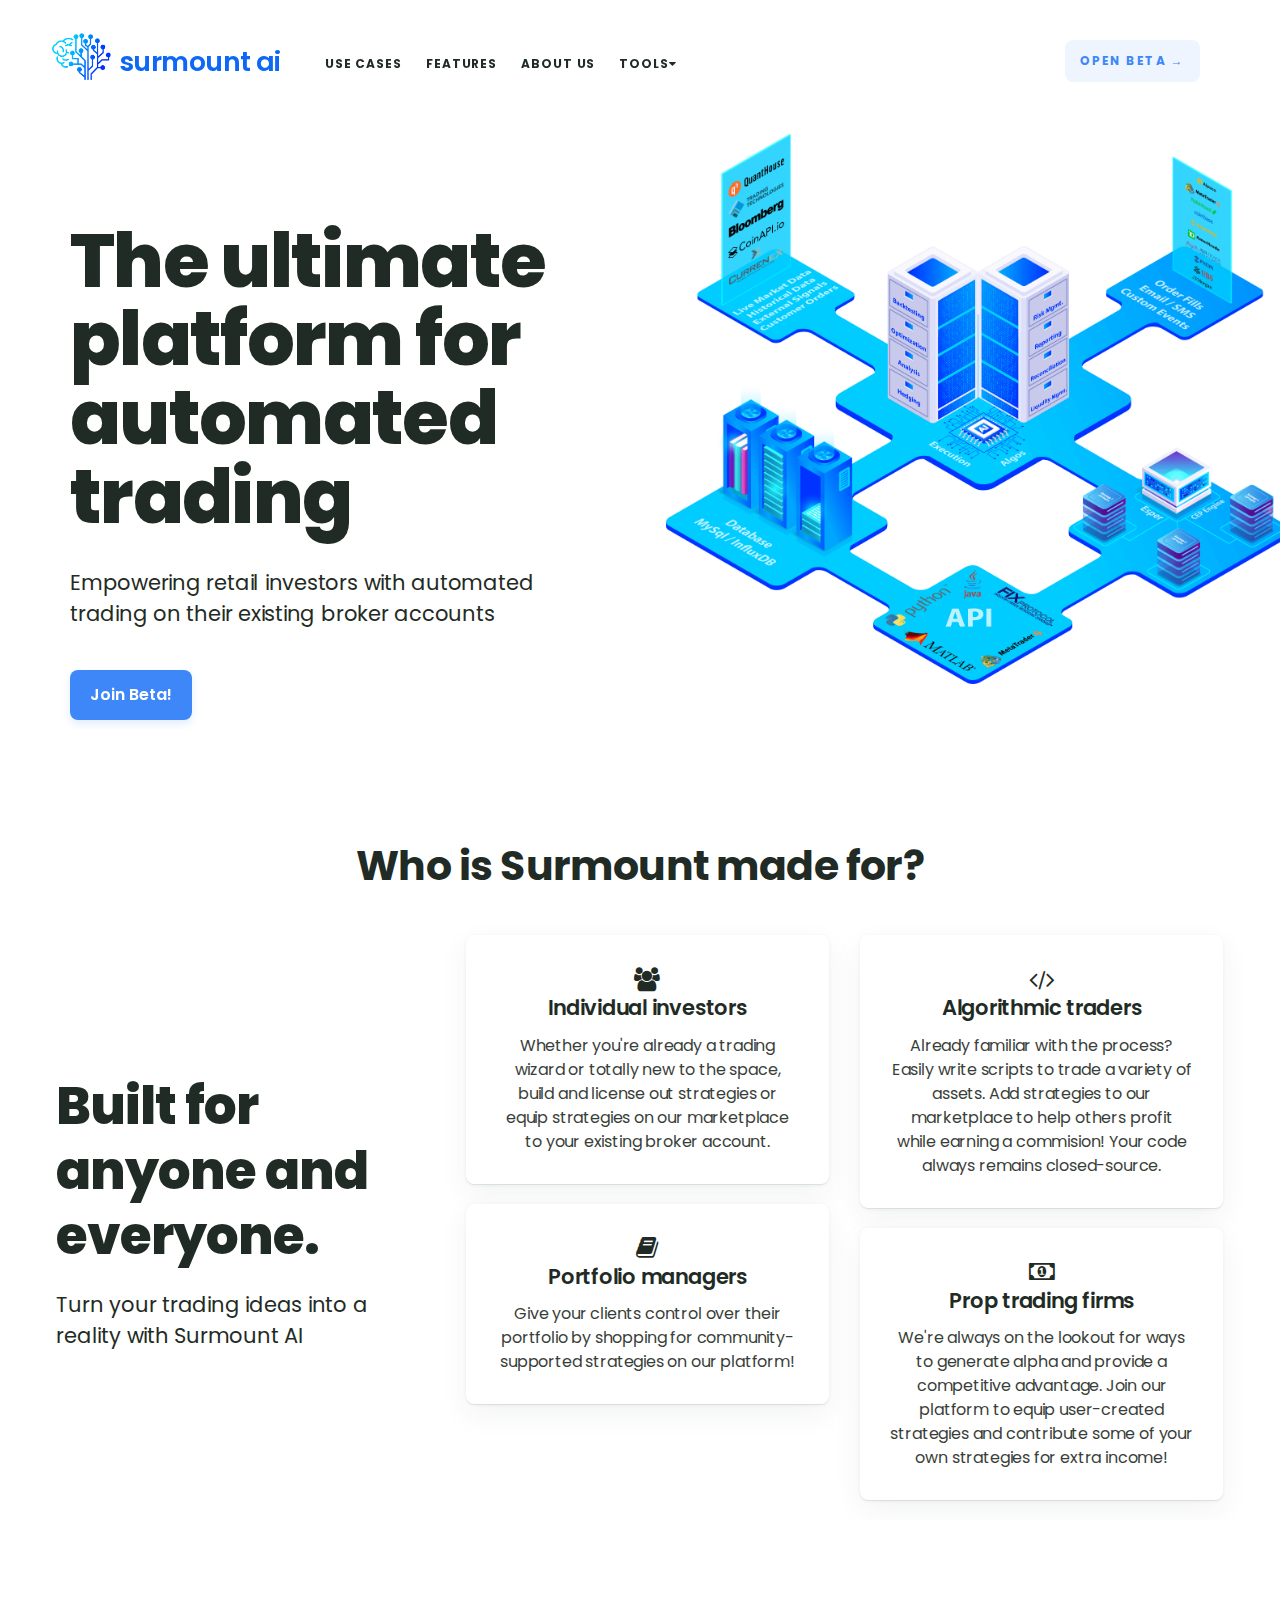
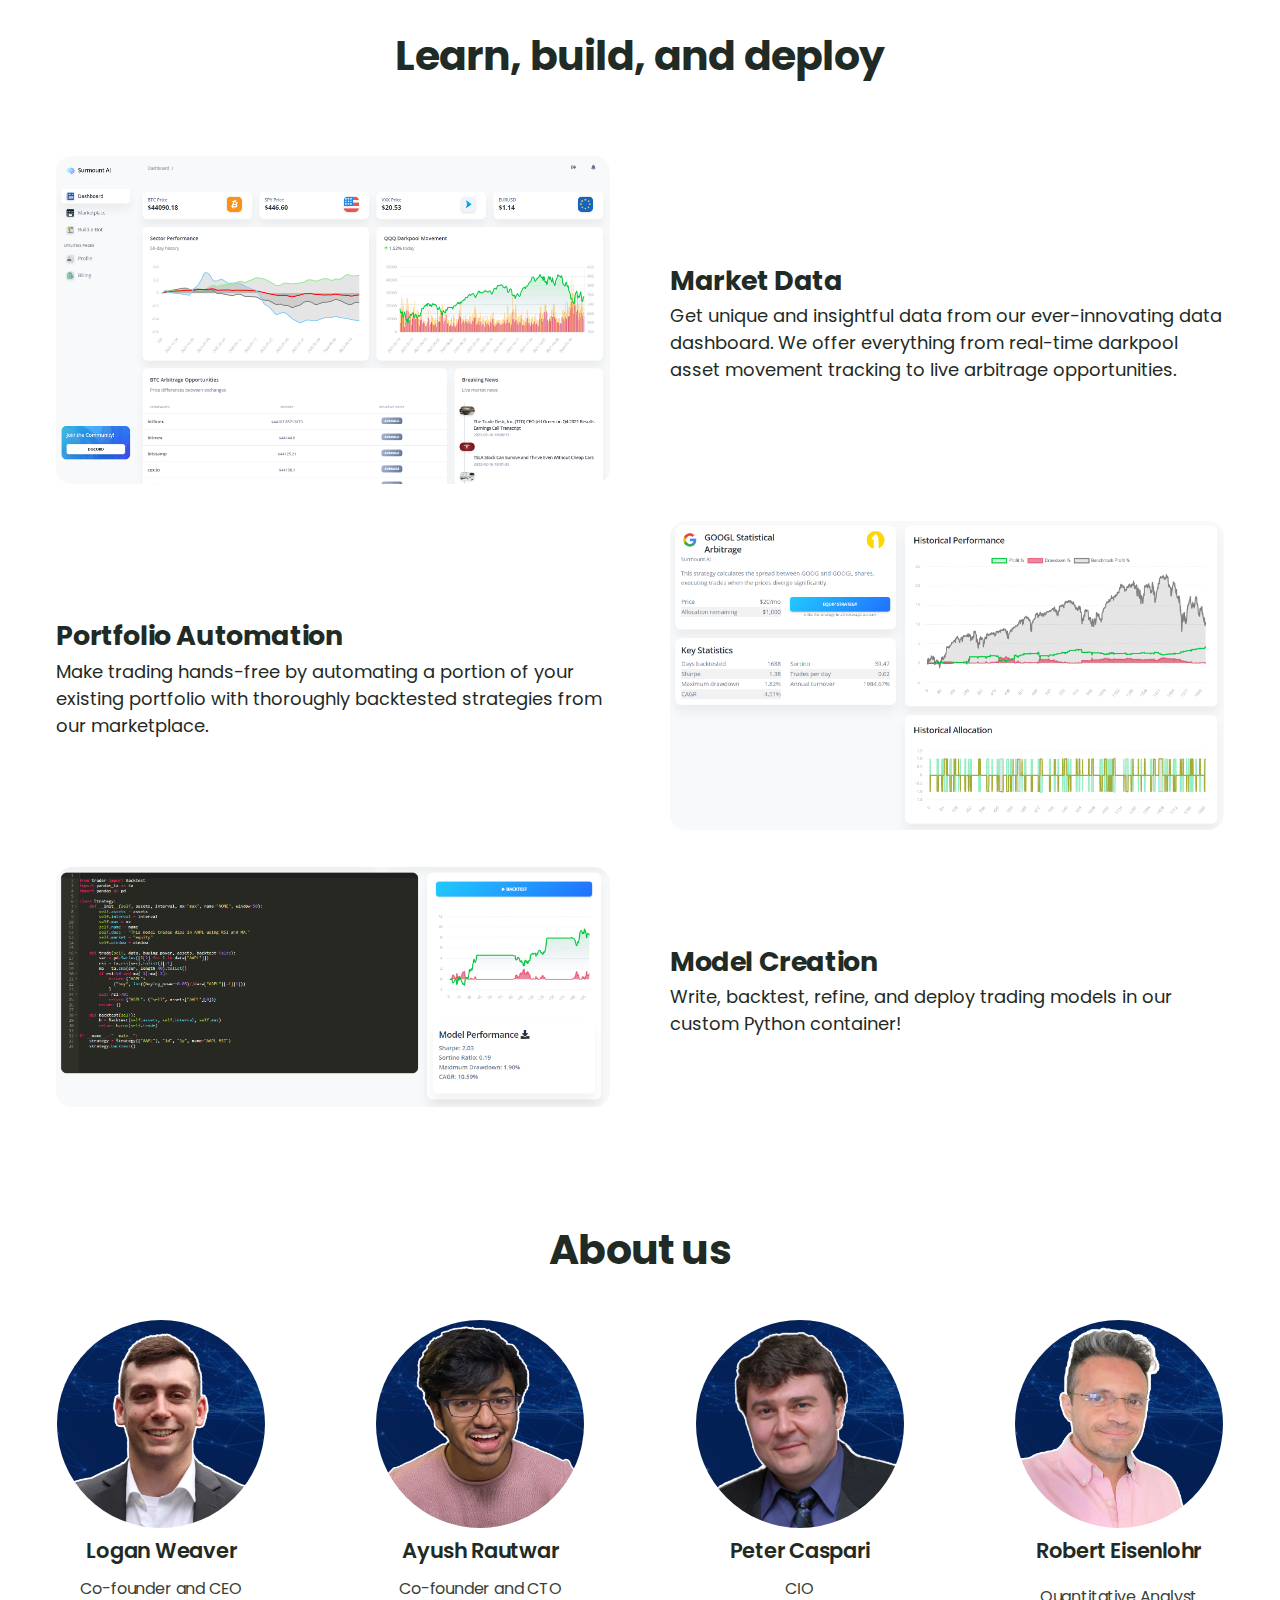
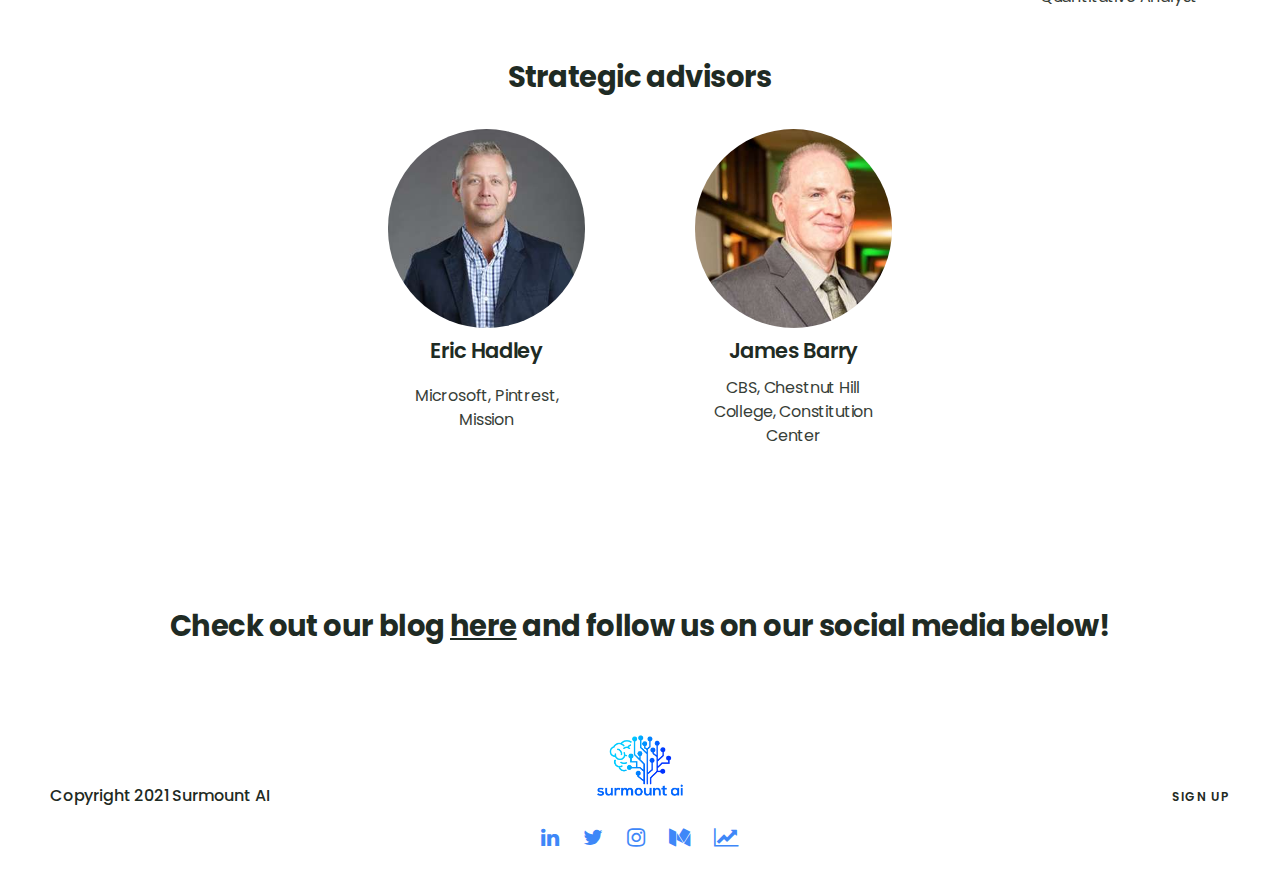
==== commit c9cd0da1: "Add spacing in about product" ====
--- a/index.html
+++ b/index.html
@@ -16,13 +16,13 @@
 <meta name="apple-mobile-web-app-capable" content="yes" />
 <meta name="application-name" content="&nbsp;"/>
 <meta name="msapplication-TileColor" content="#FFFFFF" />
-<meta name="description" content="Empowering the average investor with algorithmic trading">
-<meta name="image" content="https://tender-mestorf-235bb3.netlify.app/surmountpreview.png">
+<meta name="description" content="Empowering the average investor with hands-free trading">
+<meta name="image" content="https://www.surmount.ai/surmountpreview.png">
 <meta name="author" content="Surmount AI">
 
 <meta property="og:title" content="Surmount AI">
-<meta property="og:description" content="Empowering the average investor with algorithmic trading">
-<meta property="og:image" content="https://tender-mestorf-235bb3.netlify.app/surmountpreview.png">
+<meta property="og:description" content="Empowering the average investor with hands-free trading">
+<meta property="og:image" content="https://www.surmount.ai/surmountpreview.png">
 
 <meta name="description" content="Empowering everyday investors with accessible algorithmic trading models, account automation, helpful dashboards, and much more!">
 <meta name="keywords" content="surmount, surmount ai, stocks, crypto, forex, fintech, machine learning, account automation">
@@ -203,28 +203,28 @@
                 <div class="wrap left padding-top-4 padding-bottom-0">
                     <div class="fix-12-12">
                         <div class="flex verticalCenter">
-                            <div class="col-6-12 col-tablet-1-1 margin-bottom-tablet-5 padding-left-3 padding-right-3 padding-left-tablet-3 padding-right-tablet-3">
+                            <div class="padding-top-3 col-6-12 col-tablet-1-1 margin-bottom-tablet-5 padding-left-3 padding-right-3 padding-left-tablet-3 padding-right-tablet-3">
                                 <img style="border-radius: 1rem" alt="Neural network graphic" src="nn-dashboard.png">
                             </div>
-                            <div class="col-6-12 col-tablet-1-1 relative padding-left-3 padding-right-3 padding-left-tablet-3 padding-right-tablet-3">
+                            <div class="padding-top-3 col-6-12 col-tablet-1-1 relative padding-left-3 padding-right-3 padding-left-tablet-3 padding-right-tablet-3">
                                 <p> <h4>Market Data</h4>
                                     Get unique and insightful data from our ever-innovating data dashboard. We offer everything from real-time darkpool asset movement tracking to live arbitrage opportunities.
                                 </p>
                             </div>
                             <br><br><br>
-                            <div class="col-6-12 col-tablet-1-1 relative padding-left-3 padding-right-3 padding-left-tablet-3 padding-right-tablet-3">
+                            <div class="padding-top-3 col-6-12 col-tablet-1-1 relative padding-left-3 padding-right-3 padding-left-tablet-3 padding-right-tablet-3">
                                 <p><h4>Portfolio Automation</h4>
                                     Make trading hands-free by automating a portion of your existing portfolio with thoroughly backtested strategies from our marketplace.
                                 </p>
                             </div>
-                            <div class="col-6-12 col-tablet-1-1 margin-bottom-tablet-5 padding-left-3 padding-right-3 padding-left-tablet-3 padding-right-tablet-3">
+                            <div class="padding-top-3 col-6-12 col-tablet-1-1 margin-bottom-tablet-5 padding-left-3 padding-right-3 padding-left-tablet-3 padding-right-tablet-3">
                                 <img style="border-radius: 1rem" alt="Neural network graphic" src="examplestrat.png">
                             </div>
                             <br><br><br>
-                            <div class="col-6-12 col-tablet-1-1 margin-bottom-tablet-5 padding-left-3 padding-right-3 padding-left-tablet-3 padding-right-tablet-3">
+                            <div class="padding-top-3 col-6-12 col-tablet-1-1 margin-bottom-tablet-5 padding-left-3 padding-right-3 padding-left-tablet-3 padding-right-tablet-3">
                                 <img style="border-radius: 1rem" alt="Neural network graphic" src="IDE.png">
                             </div>
-                            <div class="col-6-12 col-tablet-1-1 relative padding-left-3 padding-right-3 padding-left-tablet-3 padding-right-tablet-3">
+                            <div class="padding-top-3 col-6-12 col-tablet-1-1 relative padding-left-3 padding-right-3 padding-left-tablet-3 padding-right-tablet-3">
                                 <p><h4>Model Creation</h4>
                                     Write, backtest, refine, and deploy trading models in our custom Python container!
                                 </p>
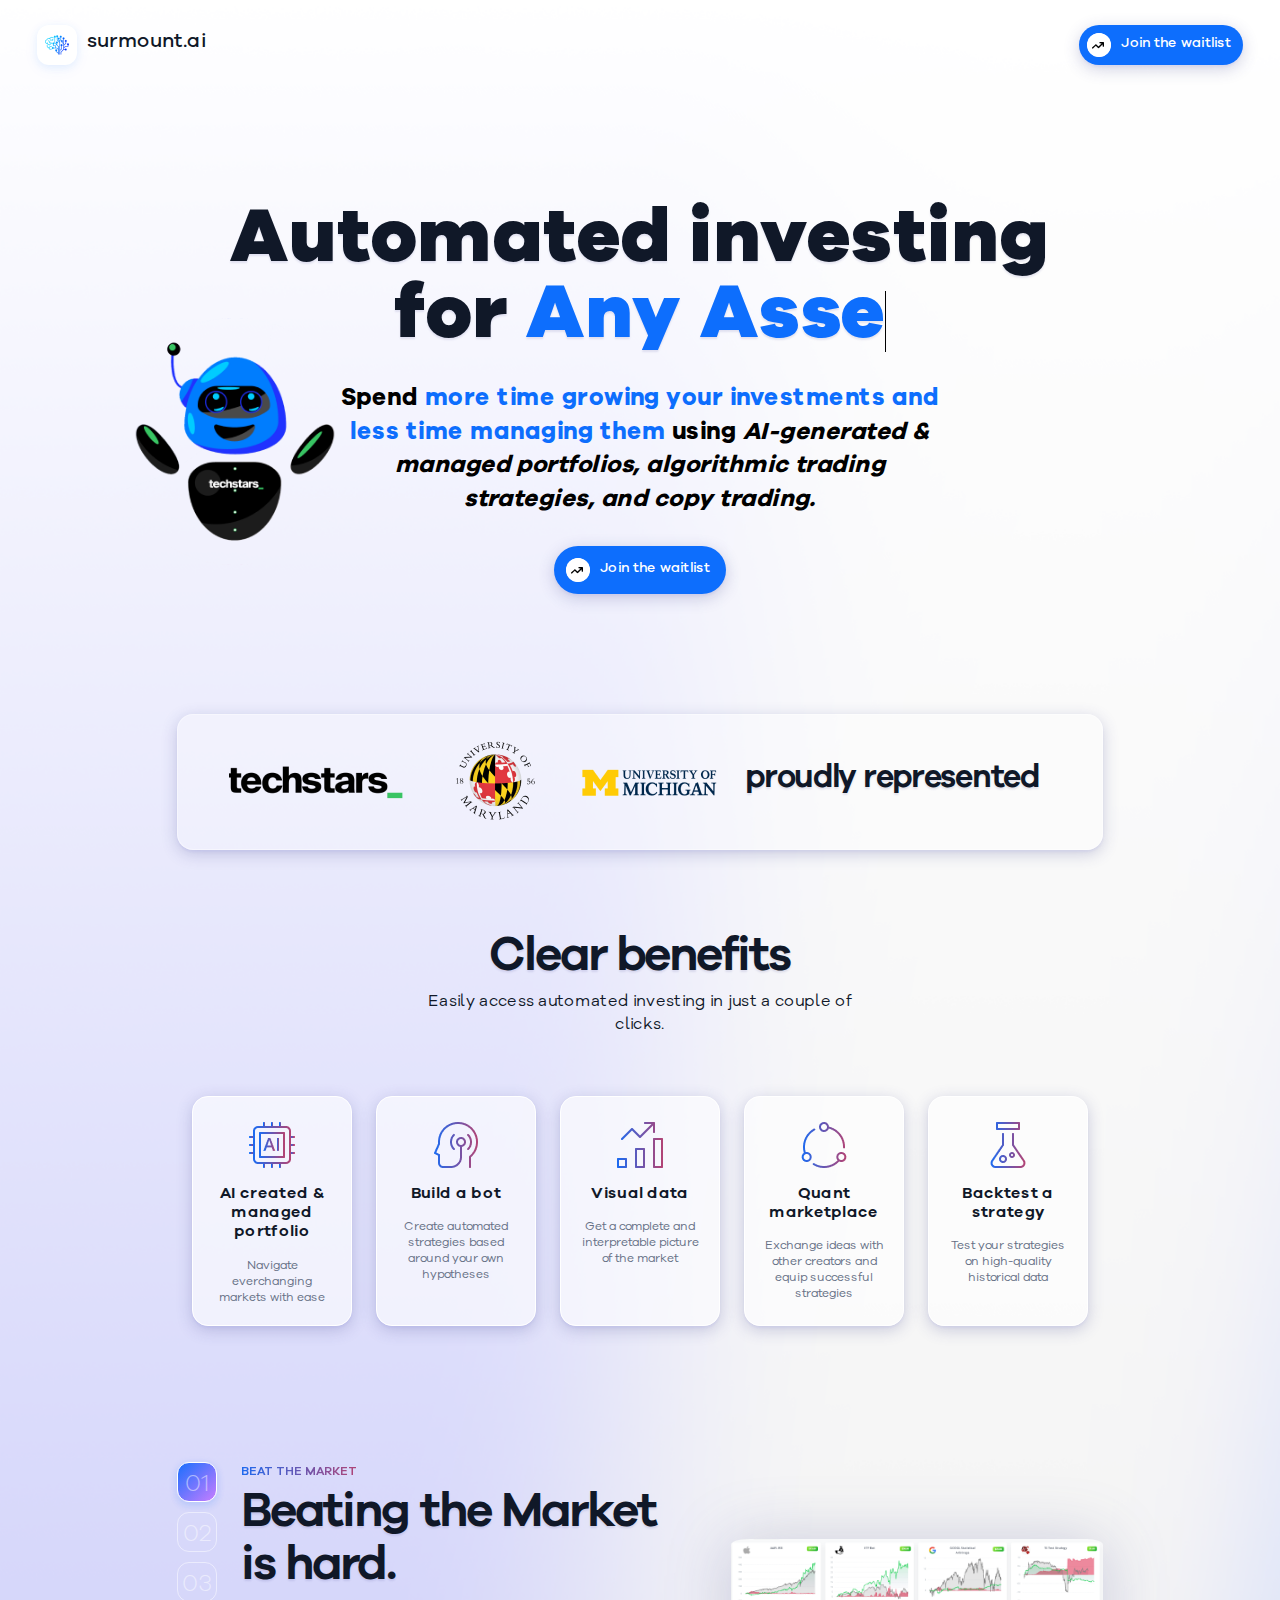
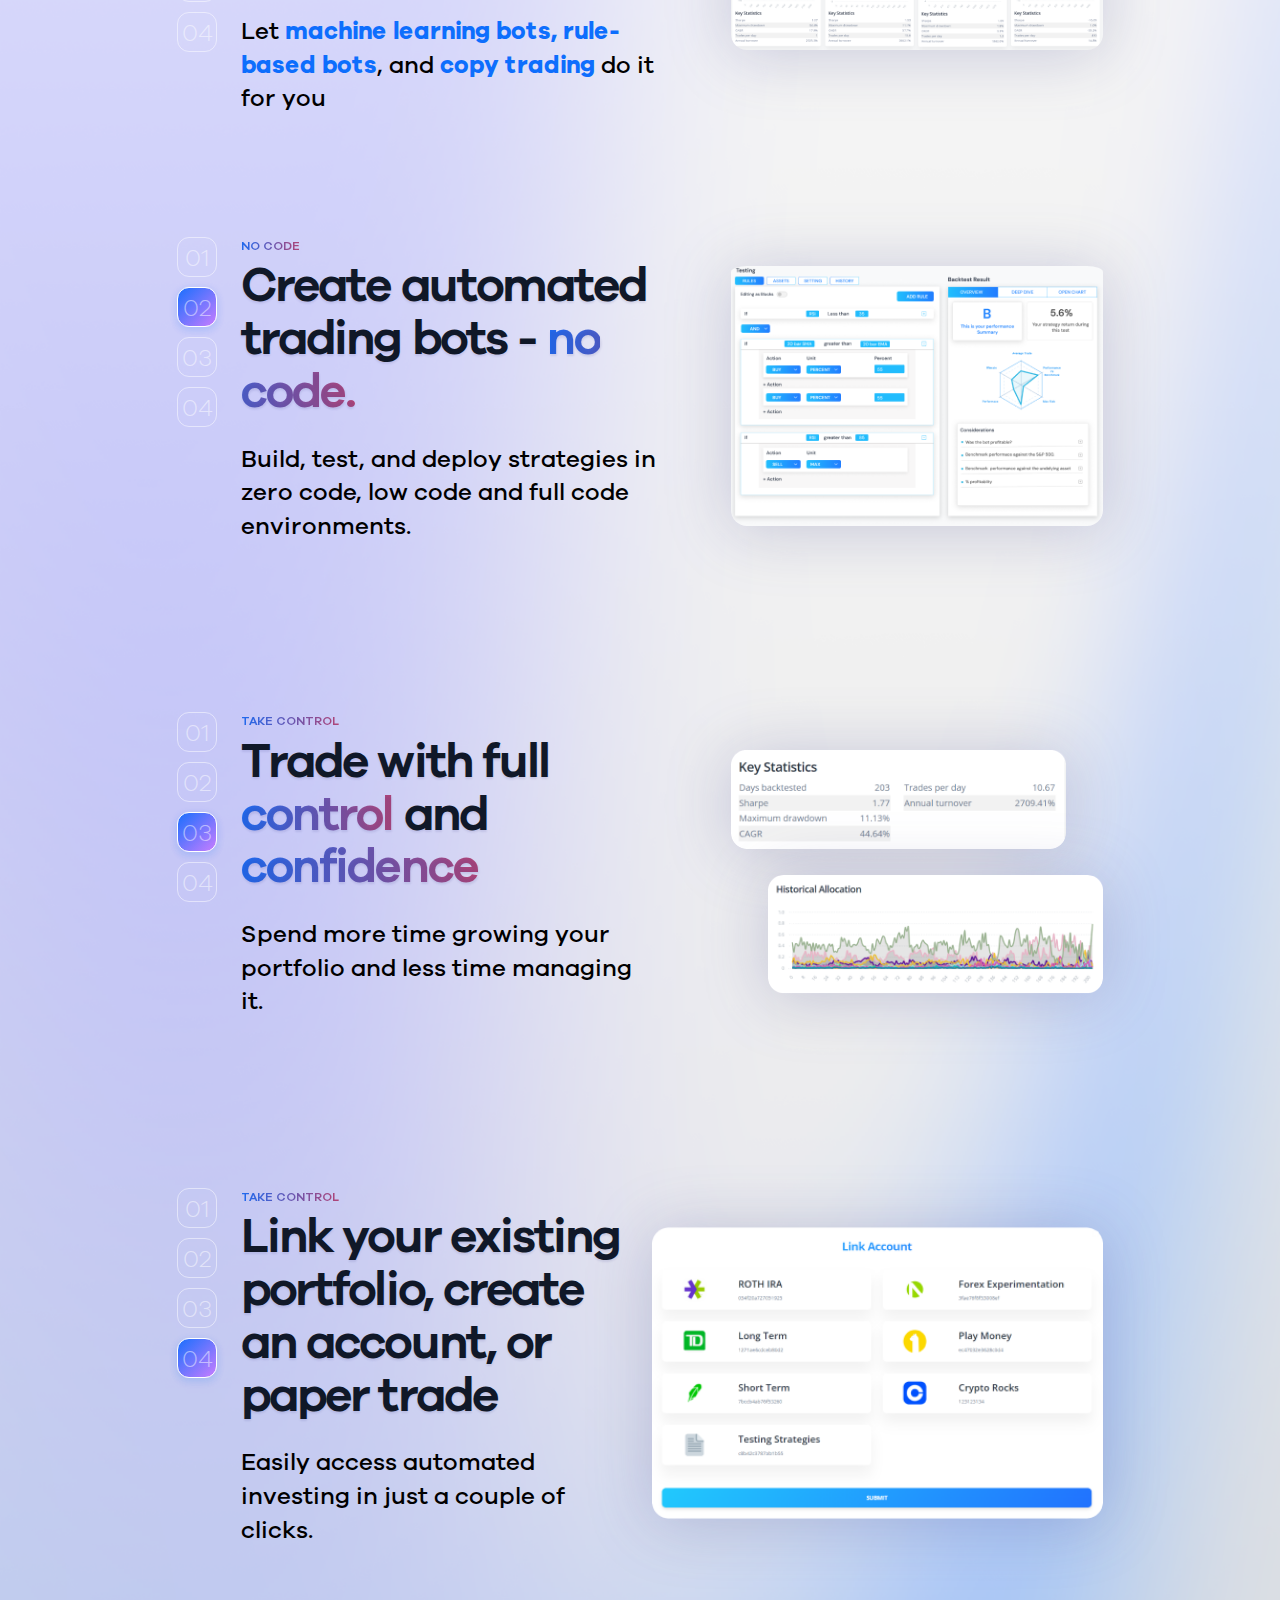
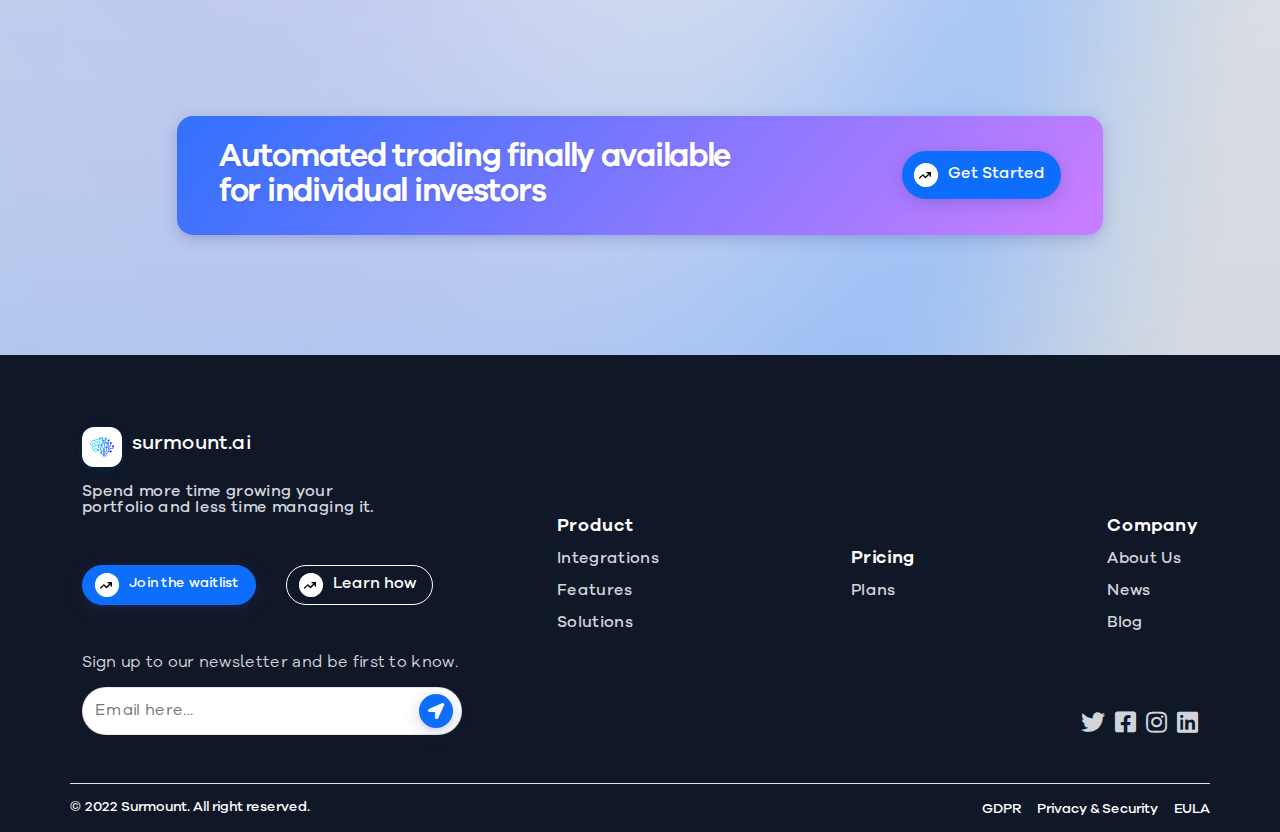
==== commit ab8a863a: "Add new site" ====
--- a/index.html
+++ b/index.html
@@ -1,361 +1,551 @@
-<!doctype html>
-<html>
+<!DOCTYPE html>
+<html lang="en">
+
 <head>
-<!-- Global site tag (gtag.js) - Google Analytics -->
-<script async src="https://www.googletagmanager.com/gtag/js?id=G-WT760J8X4M"></script>
-<script>
-    window.dataLayer = window.dataLayer || [];
-    function gtag(){dataLayer.push(arguments);}
-    gtag('js', new Date());
-    gtag('config', 'G-WT760J8X4M');
-
-</script>
-
-<meta charset="UTF-8">
-<meta name="viewport" content="width=device-width, height=device-height, initial-scale=1.0">
-<meta name="apple-mobile-web-app-capable" content="yes" />
-<meta name="application-name" content="&nbsp;"/>
-<meta name="msapplication-TileColor" content="#FFFFFF" />
-<meta name="description" content="Empowering the average investor with hands-free trading">
-<meta name="image" content="https://www.surmount.ai/surmountpreview.png">
-<meta name="author" content="Surmount AI">
-
-<meta property="og:title" content="Surmount AI">
-<meta property="og:description" content="Empowering the average investor with hands-free trading">
-<meta property="og:image" content="https://www.surmount.ai/surmountpreview.png">
-
-<meta name="description" content="Empowering everyday investors with accessible algorithmic trading models, account automation, helpful dashboards, and much more!">
-<meta name="keywords" content="surmount, surmount ai, stocks, crypto, forex, fintech, machine learning, account automation">
-
-
-<base href="./">
-
-<link href="slides.min.css" rel="stylesheet" type="text/css">
-<link href="custom.css" rel="stylesheet" type="text/css">
-<script src="https://ajax.googleapis.com/ajax/libs/jquery/3.4.1/jquery.min.js"></script>
-<script>
-    $(document).ready(function() {
-
-var $popupIframe;
-
-$("[data-media]").on("click", function(e) {
-    console.log("WHAT");
-    e.preventDefault();
-    var $this = $(this);
-    var videoUrl = $this.attr("data-media");
-    videoUrl += "?autoplay=1";
-    var popup = $this.attr("href");
-    $popupIframe = $("#iframe");
-
-    $popupIframe.attr("src", videoUrl);
-    console.log($popupIframe);
-    console.log(videoUrl);
-
-    $this.closest(".slide").addClass("show-popup");
-
-});
-
-$(".popup").on("click", function(e) {
-    e.preventDefault();
-    e.stopPropagation();
-    //$("#media-popup").html('<iframe width="560" height="315" src="" frameborder="0" allowfullscreen="1"></iframe>');
-    $(".slide").removeClass("show-popup");
-    $popupIframe.attr('src', '');
-});
-
-
-$(".popup > iframe").on("click", function(e) {
-    e.stopPropagation();
-});
-});
-</script>
-
-
-
-<!-- Fonts -->
-<link rel="stylesheet" type="text/css" href="https://fonts.googleapis.com/css?family=Poppins" />
-<link rel="stylesheet" href="https://cdnjs.cloudflare.com/ajax/libs/font-awesome/4.7.0/css/font-awesome.min.css">
-<link rel="apple-touch-icon-precomposed" href="favicon.png" />
-<link rel="icon" type="image/png" href="favicon.png" />
-<meta name="application-name" content="&nbsp;"/>
-<title>Surmount AI</title>
+  <script async src="https://www.googletagmanager.com/gtag/js?id=G-WT760J8X4M"></script>
+  <script>
+      window.dataLayer = window.dataLayer || [];
+      function gtag(){dataLayer.push(arguments);}
+      gtag('js', new Date());
+      gtag('config', 'G-WT760J8X4M');
+
+  </script>
+
+  <meta charset="UTF-8" />
+  <meta http-equiv="X-UA-Compatible" content="IE=edge" />
+  <meta name="viewport" content="width=device-width, initial-scale=1.0" />
+  <title>Surmount AI</title>
+
+  <meta name="description" content="Empowering the average investor with hands-free trading">
+  <meta name="image" content="https://www.surmount.ai/assets/img/trading.png">
+  <meta name="author" content="Surmount AI">
+
+  <meta property="og:title" content="Surmount AI">
+  <meta property="og:description" content="Empowering the average investor with hands-free trading">
+  <meta property="og:image" content="https://www.surmount.ai/assets/img/trading.png">
+
+  <meta name="description" content="Empowering everyday investors with accessible algorithmic trading models, account automation, helpful dashboards, and much more!">
+  <meta name="keywords" content="surmount, surmount ai, stocks, crypto, forex, fintech, machine learning, account automation">
+  
+  <link rel="icon" type="image/x-icon" href="assets/img/logo.png">
+  <link href="https://cdn.jsdelivr.net/npm/bootstrap@5.0.2/dist/css/bootstrap.min.css" rel="stylesheet" />
+  <link rel="stylesheet" href="https://cdnjs.cloudflare.com/ajax/libs/font-awesome/5.15.4/css/all.min.css" />
+  <link href="https://unpkg.com/aos@2.3.1/dist/aos.css" rel="stylesheet">
+  <link rel="stylesheet" href="assets/css/style.css" />
 </head>
-<body class="slides scroll noPreload whiteSlide">
-
-
-
-<!-- Panel Top #10 -->
-<section class="slide whiteSlide autoHeight">
-<nav class="panel top main-nav padding-top-3 padding-bottom-3 relative" style="background-color: transparent !important;">
-    <div class="sections desktop fix-12-12">
-        <div class="left" style="width: 10%; max-width: 33.3333%">
-            <a href="https://www.surmount.ai/" class="logo weight-8 p largest shift-down-1 vertical-middle"><img src="logoimg.png"> </a>
-            <a href="https://www.surmount.ai/" style="padding-right: 20px" class="logo weight-8 p largest shift-down-1 vertical-middle hideForPhablet"><b style="color: #0d68f6">surmount ai</b></a>
-            <a href="#usecases" class="weight-7 p smallest link uppercase shift-down-3 vertical-middle margin-left-2 hideForPhablet">Use Cases</a>
-            <a href="#features" class="weight-7 p smallest link uppercase shift-down-3 vertical-middle margin-left-2 hideForPhablet">Features</a>
-            <a href="#aboutus" class="weight-7 p smallest link uppercase shift-down-3 vertical-middle margin-left-2 hideForPhablet">About Us</a>
-
-            <div class="weight-7 p smallest uppercase shift-down-3 vertical-middle margin-left-2 hideForPhablet drpdwn">
-                Tools<i class="fa fa-caret-down"></i>
-                <div class="dropdown-content link">
-                    <a target="_blank" href="https://dashboard.surmount.ai/">Stock Dashboard</a>
-                </div>
-            </div>
-        </div> 
-        <div class="right">
-            <a target="_blank" href="https://beta.surmount.ai" class="weight-7 button small pale uppercase blue rounded flat noShadow margin-right-3">OPEN BETA →</a>
-        </div>
+
+<body class="landing-page">
+  <header class="landing-top-header">
+    <div class="container-fluid">
+      <div class="row align-items-center">
+        <div class="col-10 col-lg-3">
+          <div class="logo">
+            <a href="!#">
+              <img src="assets/img/logo.png" alt="" />
+              <span class="mb-2">surmount.ai</span>
+            </a>
+          </div>
+        </div>
+        <div class="col-2 d-block d-lg-none text-end">
+          <i class="fas fa-bars toggle-icon"></i>
+        </div>
+        <div class="col-lg-6">
+          <ul class="navbar-custom">
+            <!-- <li>
+              <a href="!#">Use cases</a>
+            </li>
+            <li>
+              <a href="!#">Feature</a>
+            </li>
+            <li>
+              <a href="!#">About</a>
+            </li>
+            <li>
+              <a href="!#">Tools</a>
+            </li> -->
+            <li class="d-lg-none d-block">
+              <div class="nav-btn">
+                <!-- <a href="!#">Login</a> -->
+                <button type="button" class="custom-header-footer" onclick="location.href='https://waitlist.surmount.ai/';">
+                  <img src="assets/img/side-arrow.png" alt="" />
+                  <span class="mb-1">Join the waitlist </span>
+                </button>
+              </div>
+            </li>
+          </ul>
+        </div>
+        <div class="col-lg-3 d-none d-lg-block">
+          <div class="nav-btn">
+            <!-- <a href="!#">Login</a> -->
+            <button type="button" class="custom-header-footer" onclick="location.href='https://waitlist.surmount.ai/';">
+              <img src="assets/img/side-arrow.png" alt="" />
+              <span class="mb-1"> Join the waitlist </span>
+            </button>
+          </div>
+        </div>
+      </div>
     </div>
-</nav>
-<div class="popup" id="media-popup">
-    <iframe id="iframe" src="" height="50%" width="auto" frameborder="0" webkitallowfullscreen mozallowfullscreen allowfullscreen></iframe>
-</div>
-
-        <div class="content" style="vertical-align: center;">
+  </header>
+
+  <section class="landing-banner">
+    <div class="container">
+      <div class="row">
+        <div class="col-12">
+
+          <div class="banner-content">
+
+            <h1>
+              Automated investing for
+              <span
+              class="txt-rotate primary-color position-relative typewrite"
+              data-period="600"
+              data-rotate='[ "Any Asset Class",  "Any Broker" , "Any Account Size " ]'>
+              </span>    
+              <!-- <span class="primary-color position-relative typewrite" data-period="300"
+                data-type='[ "Any Asset Class",  "Any Broker" , "Any Account Size " ]'>
+                <span class="wrap"></span>
+              </span> -->
+            </h1>
+            <img src="assets/img/lp-img.png" class="robot-img" alt="" />
+            <p>
+              Spend <span class="primary-color position-relative typewrite"> more time growing your investments and less
+                time managing
+                them </span> using <span style="font-style: italic;" >AI-generated & managed portfolios,
+              algorithmic trading strategies, and copy trading. </span>
+            </p>
+            <div class="buttons">
+              <!-- <button type="button" class="learn-how">
+                  <img src="assets/img/learn-how.png" alt="" />
+                  <span class="mb-1">Learn how</span>
+                </button> -->
+              <button type="button" class="trading-hand" onclick="location.href='https://waitlist.surmount.ai/';">
+                <img src="assets/img/side-arrow.png" alt="" />
+                <span class="mb-1">Join the waitlist</span>
+              </button>
+            </div>
+          </div>
+        </div>
+      </div>
+    </div>
+  </section>
+
+  <!-- <section class="chart-images-section">
+      <div class="custom-container">
+        <div class="row">
+          <div class="col-12">
+            <div class="images-container d-sm-flex">
+              <div class="image image-1">
+                <img src="assets/img/image-1.png" class="image-1" alt="" />
+              </div>
+              <div
+                class="image-multi position-relative text-center text-sm-start flex-grow-1 ms-sm-3 ms-md-4 mt-2 mt-sm-0"
+              >
+                <div class="image image-2 mb-sm-5 mb-2">
+                  <img src="assets/img/image-2.png" class="" alt="" />
+                </div>
+                <div class="image image-3 ps-sm-5 mb-2 mb-sm-0">
+                  <img src="assets/img/image-4.png" class="" alt="" />
+                </div>
+                <div class="image image-positioning">
+                  <img src="assets/img/image-3.png" alt="" />
+                </div>
+              </div>
+            </div>
+          </div>
+        </div>
+      </div>
+    </section> -->
+
+  <section class="teck-star-section pt-120">
+    <div class="container">
+      <div class="row align-items-center">
+        <div class="col-xl-10 col-xxl-9 mx-auto">
+          <header class="techstar-bar" >
             <div class="container">
-                <div class="wrap left padding-top-0 padding-bottom-0">
-                    <div class="fix-12-12">
-                        <div class="flex fixedSpaces reverse">
-                            <div class="col-7-12 col-tablet-3-5 col-phablet-1-1 padding-top-phablet-0 padding-top-tablet-5 padding-top-10 padding-left-3 padding-right-3 padding-left-tablet-3 padding-right-tablet-3">
-                                <h1 class="boldest largest margin-bottom-3 hover-header bold padding-top-phablet-3" style="line-height: 1.05">The ultimate platform for automated trading</h1>
-                                <p class="fix-5-12 toLeft margin-bottom-4 trim large">Empowering retail investors with automated trading on their existing broker accounts</p>
-                                <div class="fix-12-12 flex verticalCenter">
-                                    <a target="_blank" class="button blue rounded weight-6 cropLeft margin-bottom-phablet-2" href="https://beta.surmount.ai">Join Beta!</a>
-                                                           
-                                </div>
-                            </div>
-                            <div class="col-5-12 col-tablet-2-5 col-phablet-1-1"><img class="bgimg" style="padding: 2.5%; padding-right: 7.5%; margin: auto; margin-left: -20%; max-width: 200%; width:140%; max-height: 70vh" src="graphicsmall.png" alt="" class="block p-phablet-relative" /></div>
-                        </div>
-                        
+              <div class="row align-items-center">
+                <div class="col-md-3 text-center " style="align-self: center">
+                  <img class="" src="assets/img/tech-star-logo.png" alt="" />
+                </div>
+                <div class="col-md-2 text-center">
+                  <img class="" src="assets/img/world-lg.png" alt="" />
+                </div>
+                <div class="col-md-2 text-center">
+                  <img class="" src="assets/img/mc-logo.png" alt="" />
+                </div>
+                <div class="col-md-5 text-center" style="align-self: center">
+                  <h2>proudly represented</h2>
+                </div>
+              </div>
+            </div>
+          </header>
+        </div>
+        <div class="col-xl-10 col-xxl-9 mx-auto text-center Clear benefits-container">
+          <h2 class="general-heading">Clear benefits</h2>
+          <p class="general-text">
+            Easily access automated investing in just a couple of clicks.
+          </p>
+        </div>
+        <div class="col-xl-10 col-xxl-9 mx-auto text-center">
+          <div class="row justify-content-center">
+            <div class="col-sm-4 col-lg-auto mb-3">
+              <div class="benefit-card">
+                <img src="assets/img/ai.png" alt="" />
+                <h4>AI created & managed portfolio</h4>
+                <p>Navigate everchanging markets with ease</p>
+              </div>
+            </div>
+            <div class="col-sm-4 col-lg-auto mb-3">
+              <div class="benefit-card">
+                <img src="assets/img/bot.png" alt="" />
+                <h4>Build a bot</h4>
+                <p>
+                  Create automated strategies based around your own hypotheses
+                </p>
+              </div>
+            </div>
+            <div class="col-sm-4 col-lg-auto mb-3">
+              <div class="benefit-card">
+                <img src="assets/img/data.png" alt="" />
+                <h4>Visual data</h4>
+                <p>Get a complete and interpretable picture of the market</p>
+              </div>
+            </div>
+            <div class="col-sm-4 col-lg-auto mb-3">
+              <div class="benefit-card">
+                <img src="assets/img/market.png" alt="" />
+                <h4>Quant marketplace</h4>
+                <p>
+                  Exchange ideas with other creators and equip successful
+                  strategies
+                </p>
+              </div>
+            </div>
+            <div class="col-sm-4 col-lg-auto mb-3">
+              <div class="benefit-card">
+                <img src="assets/img/test.png" alt="" />
+                <h4>Backtest a strategy</h4>
+                <p>Test your strategies on high-quality historical data</p>
+              </div>
+            </div>
+          </div>
+        </div>
+        <div class="col-xl-10 col-xxl-9 mx-auto pt-120">
+          <div class="row align-items-center">
+            <div class="col-md-7">
+              <div class="d-flex">
+                <ul class="counter-slide">
+                  <li class="active">01</li>
+                  <li>02</li>
+                  <li>03</li>
+                  <li>04</li>
+                </ul>
+                <div class="counter-content ms-3 ms-lg-4">
+                  <h6 class="mb-0">Beat the market</h6>
+                  <h2 class="general-heading mt-xxl-2 mt-2 mb-4 pe-xxl-5 pe-lg-3 pe-sm-5 pe-0 me-xxl-3">
+                    Beating the Market is hard.
+                  </h2>
+                  <p class="mb-0 pe-5 me-xxl-3">
+                    Let
+                    <span class="primary-color">machine learning bots, rule-based bots</span>, and <span
+                      class="primary-color"> copy trading</span> do
+                    it for you
+                  </p>
+                </div>
+              </div>
+            </div>
+            <div class="col-md-5 d-md-block">
+              <div class="chart-img">
+                <img src="assets/img/beating-img.png" class="img-fluid w-100" alt="" />
+              </div>
+            </div>
+          </div>
+        </div>
+        <div class="col-xl-10 col-xxl-9 mx-auto pt-120">
+          <div class="row align-items-center">
+            <div class="col-md-7">
+              <div class="d-flex">
+                <ul class="counter-slide">
+                  <li>01</li>
+                  <li class="active">02</li>
+                  <li>03</li>
+                  <li>04</li>
+                </ul>
+                <div class="counter-content counter-content-2 ms-3 ms-lg-4">
+                  <h6 class="mb-0">no code</h6>
+                  <h2 class="general-heading mt-xxl-2 mt-2 mb-4 pe-sm-5 pe-0 pe-lg-0">
+                    Create automated trading bots -
+                    <span class="purple-gradient">no code.</span>
+                  </h2>
+                  <p class="mb-0 pe-sm-5 me-xxl-3 pe-0">
+                    Build, test, and deploy strategies in zero code, low code
+                    and full code environments.
+                  </p>
+                </div>
+              </div>
+            </div>
+            <div class="col-md-5 d-md-block">
+              <!-- no-code-img -->
+              <div class="chart-img position-relative">
+                <img src="assets/img/trading.png" class="img-fluid w-100" alt="" />
+              </div>
+            </div>
+          </div>
+        </div>
+        <div class="col-xl-10 col-xxl-9 mx-auto pt-120 mt-5">
+          <div class="row align-items-center">
+            <div class="col-md-7">
+              <div class="d-flex">
+                <ul class="counter-slide">
+                  <li>01</li>
+                  <li>02</li>
+                  <li class="active">03</li>
+                  <li>04</li>
+                </ul>
+                <div class="counter-content counter-content-2 ms-3 ms-lg-4">
+                  <h6 class="mb-0">take control</h6>
+                  <h2 class="general-heading mt-xxl-2 mt-2 mb-4">
+                    Trade with full
+                    <span class="purple-gradient">control</span> and
+                    <span class="purple-gradient">confidence</span>
+                  </h2>
+                  <p class="mb-0 pe-sm-5 me-xxl-3">
+                    Spend more time growing your portfolio and less time
+                    managing it.
+                  </p>
+                </div>
+              </div>
+            </div>
+            <div class="col-md-5 d-md-block">
+              <div class="chart-img trade-img">
+                <img src="assets/img/key-statics.png" class="d-flex mb-3" alt="" />
+                <img src="assets/img/historical-alllocation.png" class="d-flex ms-auto" alt="" />
+              </div>
+            </div>
+          </div>
+        </div>
+        <div class="col-xl-10 col-xxl-9 mx-auto pt-120 mt-5">
+          <div class="row align-items-center">
+            <div class="col-md-6">
+              <div class="d-flex">
+                <ul class="counter-slide">
+                  <li>01</li>
+                  <li>02</li>
+                  <li>03</li>
+                  <li class="active">04</li>
+                </ul>
+                <div class="counter-content ms-3 ms-lg-4">
+                  <h6 class="mb-0">take control</h6>
+                  <h2 class="general-heading mt-xxl-2 mt-2 mb-4">
+                    Link your existing portfolio, create an account, or paper
+                    trade
+                  </h2>
+                  <p class="mb-0">
+                    Easily access automated investing in just a couple of
+                    clicks.
+                  </p>
+                </div>
+              </div>
+            </div>
+            <div class="col-md-6 d-md-block">
+              <div class="chart-img">
+                <img src="assets/img/link-account.png" class="img-fluid w-100" alt="" />
+              </div>
+            </div>
+          </div>
+        </div>
+        <!-- <div class="col-xl-10 col-xxl-9 mx-auto pt-120 mt-5 pb-120">
+            <header class="techstar-bar">
+              <div class="container">
+                <div class="row align-items-center">
+                  <div class="col-md-7 text-center text-md-start mb-3 mb-md-0">
+                    <h2 class="mb-0 lh-1">
+                      Sign up to our newsletter to receive our progress updates
+                    </h2>
+                  </div>
+                  <div class="col-md-5">
+                    <div
+                      class="subscribe-form justify-content-center justify-content-md-end mx-auto ms-md-auto"
+                    >
+                      <input type="text" placeholder="Email here..." />
+                      <button type="button">
+                        <i class="fas fa-location-arrow"></i>
+                      </button>
                     </div>
-                </div>
-            </div>
-        </div>
-        
-    </section>
-
-    <!--- learn what's included -->
-    <section class="padding-top-6 slide whiteSlide autoHeight double-pictures" id="usecases" name="usecases">
-        <div class="content">
+                  </div>
+                </div>
+              </div>
+            </header>
+          </div> -->
+        <div class="col-xl-10 col-xxl-9 mx-auto pb-120 pt-120 mt-5">
+          <header class="automatic-trading techstar-bar">
             <div class="container">
-                <div class="wrap "><h3 class="large">Who is Surmount made for?</h3></div>
-            </div>
-        </div>
-
-        <div class="content">
-            <div class="container">
-                <div class="wrap left padding-top-4 padding-bottom-0">
-                    <div class="fix-12-12">
-                        <div class="flex verticalCenter reverse">
-                            <div class="col-4-12 col-tablet-1-1 margin-bottom-tablet-5 padding-left-3 padding-right-3 padding-left-tablet-3 padding-right-tablet-3">
-                                <h2 class="boldest large margin-bottom-2 bold padding-top-tablet-4">Built for anyone and everyone.</h2>
-                                <p class="large margin-bottom-3 trim">Turn your trading ideas into a reality with Surmount AI</p>
-                                <!-- <a target="_blank" href="https://www.surmount.ai/comingsoon/" class="button rounded crop weight-6 blue">Start for Free</a> -->
-                            </div>
-                            <div class="col-8-12 col-tablet-1-1 relative padding-left-3 padding-right-3 padding-left-tablet-3 padding-right-tablet-3">
-                                <ul class="flex later">
-                                    <li class="col-6-12">
-                                        <div class="pad rounded padding-3 margin-bottom-2 align-center">
-                                            <i class="fa fa-users fa-lg"></i>
-                                            <p class="large bold margin-bottom-1">Individual investors</p>
-                                            <p class="small opacity-9 crop letter-spacing-0">Whether you're already a trading wizard or totally new to the space, build and license out strategies or equip strategies on our marketplace to your existing broker account.</p>
-                                        </div>
-                                        <div class="pad rounded padding-3 margin-bottom-2 align-center">
-                                            <i class="fa fa-book fa-lg"></i>
-                                            <p class="large bold margin-bottom-1">Portfolio managers</p>
-                                            <p class="small opacity-9 crop letter-spacing-0">Give your clients control over their portfolio by shopping for community-supported strategies on our platform!</p>
-                                        </div>
-                                    </li>
-                                    <li class="col-6-12">
-                                        <div class="pad rounded padding-3 margin-bottom-2 align-center">
-                                            <i class="fa fa-code fa-lg"></i>
-                                            <p class="large bold margin-bottom-1">Algorithmic traders</p>
-                                            <p class="small opacity-9 crop letter-spacing-0">Already familiar with the process? Easily write scripts to trade a variety of assets. Add strategies to our marketplace to help others profit while earning a commision! Your code always remains closed-source. </p>
-                                        </div>
-                                        <div class="pad rounded padding-3 margin-bottom-2 align-center">
-                                            <i class="fa fa-money fa-lg"></i>
-                                            <p class="large bold margin-bottom-1">Prop trading firms</p>
-                                            <p class="small opacity-9 crop letter-spacing-0">We're always on the lookout for ways to generate alpha and provide a competitive advantage. Join our platform to equip user-created strategies and contribute some of your own strategies for extra income!</p>
-                                        </div>
-                                    </li>
-                                </ul>
-                            </div>
-                        </div>
-                    </div>
-                </div>
-            </div>
-        </div>
-
-    </section>
-
-    <link href="https://fonts.googleapis.com/css2?family=IBM+Plex+Mono:wght@500&display=swap&text=static-form" rel="stylesheet">
-
-
-    <section class="padding-top-6 slide whiteSlide autoHeight double-pictures" id="features" name="features">
-        <div class="content">
-            <div class="container">
-                <div class="wrap "><h3 class="large">Learn, build, and deploy</h3></div>
-            </div>
-        </div>
-
-        <div class="content">
-            <div class="container">
-                <div class="wrap left padding-top-4 padding-bottom-0">
-                    <div class="fix-12-12">
-                        <div class="flex verticalCenter">
-                            <div class="padding-top-3 col-6-12 col-tablet-1-1 margin-bottom-tablet-5 padding-left-3 padding-right-3 padding-left-tablet-3 padding-right-tablet-3">
-                                <img style="border-radius: 1rem" alt="Neural network graphic" src="nn-dashboard.png">
-                            </div>
-                            <div class="padding-top-3 col-6-12 col-tablet-1-1 relative padding-left-3 padding-right-3 padding-left-tablet-3 padding-right-tablet-3">
-                                <p> <h4>Market Data</h4>
-                                    Get unique and insightful data from our ever-innovating data dashboard. We offer everything from real-time darkpool asset movement tracking to live arbitrage opportunities.
-                                </p>
-                            </div>
-                            <br><br><br>
-                            <div class="padding-top-3 col-6-12 col-tablet-1-1 relative padding-left-3 padding-right-3 padding-left-tablet-3 padding-right-tablet-3">
-                                <p><h4>Portfolio Automation</h4>
-                                    Make trading hands-free by automating a portion of your existing portfolio with thoroughly backtested strategies from our marketplace.
-                                </p>
-                            </div>
-                            <div class="padding-top-3 col-6-12 col-tablet-1-1 margin-bottom-tablet-5 padding-left-3 padding-right-3 padding-left-tablet-3 padding-right-tablet-3">
-                                <img style="border-radius: 1rem" alt="Neural network graphic" src="examplestrat.png">
-                            </div>
-                            <br><br><br>
-                            <div class="padding-top-3 col-6-12 col-tablet-1-1 margin-bottom-tablet-5 padding-left-3 padding-right-3 padding-left-tablet-3 padding-right-tablet-3">
-                                <img style="border-radius: 1rem" alt="Neural network graphic" src="IDE.png">
-                            </div>
-                            <div class="padding-top-3 col-6-12 col-tablet-1-1 relative padding-left-3 padding-right-3 padding-left-tablet-3 padding-right-tablet-3">
-                                <p><h4>Model Creation</h4>
-                                    Write, backtest, refine, and deploy trading models in our custom Python container!
-                                </p>
-                            </div>
-                            <br><br><br>
-                        </div>
-                    </div>
-                </div>
-            </div>
-        </div>
-    </section>
-    
-
-
-<!--- learn what's included -->
-<section class="padding-top-6 slide whiteSlide autoHeight double-pictures" id="aboutus" name="aboutus">
-    <div class="content">
-        <div class="container">
-            <div class="wrap"><h3 class="large">About us</h3></div>
-        </div>
+              <div class="row align-items-center">
+                <div class="col-md-8 text-center text-md-start mb-3 mb-md-0">
+                  <h2 class="mb-0 text-white">
+                    Automated trading finally available for individual
+                    investors
+                  </h2>
+                </div>
+                <div class="col-md-4">
+                  <button type="button" class="learn-how mx-auto me-md-0 ms-md-auto" onclick="location.href='https://waitlist.surmount.ai/';">
+                    <img src="assets/img/side-arrow.png" alt="" />
+                    <span class="mb-1">Get Started</span>
+                  </button>
+                </div>
+              </div>
+            </div>
+          </header>
+        </div>
+
+      </div>
     </div>
-    
-    <div class="content">
-        <div class="container">
-            <div class="wrap left padding-top-1 padding-bottom-0  padding-left-3 padding-right-3 padding-left-tablet-3 padding-right-tablet-3">
-                <div class="fix-12-12">
-                    <div class="flex verticalCenter">
-                        <ul class="flex later">
-                            <li class="col-3-12">
-                                <div class="pad rounded padding-3 margin-bottom-2 align-center" style="box-shadow: none;">
-                                    
-                                    <img style="border-radius: 50%;" src="logan.png" alt="Logan Weaver">
-                                    <p class="large bold margin-bottom-1">Logan Weaver</p>
-                                    <p class="small opacity-9 crop letter-spacing-0">Co-founder and CEO</p>
-                                </div>
-                            </li>
-                            <li class="col-3-12">
-                                <div class="pad rounded padding-3 margin-bottom-2 align-center" style="box-shadow: none;">
-                                    
-                                    <img style="border-radius: 50%;" src="ayush.png" alt="Ayush Rautwar">
-                                    <p class="large bold margin-bottom-1">Ayush Rautwar</p>
-                                    <p class="small opacity-9 crop letter-spacing-0">Co-founder and CTO</p>
-                                </div>
-                            </li>
-                            <li class="col-3-12">
-                                <div class="pad rounded padding-3 margin-bottom-2 align-center" style="box-shadow: none;">
-                                    
-                                    <img style="border-radius: 50%;" src="peter.png" alt="Peter Caspari">
-                                    <p class="large bold margin-bottom-1">Peter Caspari</p>
-                                    <p class="small opacity-9 crop letter-spacing-0">CIO</p>
-                                </div>
-                            </li>
-                            <li class="col-3-12">
-                                <div class="pad rounded padding-3 margin-bottom-2 align-center" style="box-shadow: none;">
-                                    
-                                    <img style="border-radius: 50%;" src="robert.png" alt="Robert Eisenlohr">
-                                    <p class="large bold margin-bottom-1">Robert Eisenlohr</p>                                            </p>
-                                    <p class="small opacity-9 crop letter-spacing-0">Quantitative Analyst</p>
-                                </div>
-                            </li>
-                        </ul>
-                    </div>
-                </div>
-
-                <h3 class="smaller" style="text-align: center;">Strategic advisors</h3>
-                <div class="fix-12-12">
-                    <div class="flex verticalCenter">
-                        <ul class="flex later" style="justify-content: center; margin: 0; width: 100%">
-                            <li class="col-3-12">
-                            </li>
-                            <li class="col-3-12">
-                                <div class="pad rounded padding-3 margin-bottom-2 align-center" style="box-shadow: none;">
-                                    <img style="border-radius: 50%;" src="eric.jpg" alt="Eric Hadley">
-                                    <p class="large bold margin-bottom-1">Eric Hadley</p>                                            </p>
-                                    <p class="small opacity-9 crop letter-spacing-0">Microsoft, Pintrest, Mission</p>
-                                </div>
-                            </li>
-                            <li class="col-3-12">
-                                <div class="pad rounded padding-3 margin-bottom-2 align-center" style="box-shadow: none;">
-                                    
-                                    <img style="border-radius: 50%;" src="james.jpg" alt="James Barry">
-                                    <p class="large bold margin-bottom-1">James Barry</p>
-                                    <p class="small opacity-9 crop letter-spacing-0">CBS, Chestnut Hill College, Constitution Center</p>
-                                </div>
-                            </li>
-                            <li class="col-3-12">
-                            </li>
-                            
-                        </ul>
-
-                    </div>
-                </div>
-                
-            </div>
-        </div>
+  </section>
+
+  <footer class="pt-5">
+    <div class="container mt-4 mb-5">
+      <div class="row">
+        <div class="col-lg-5 col-md-6 footer-content">
+          <div class="logo">
+            <a href="#">
+              <img src="assets/img/logo.png" alt="" />
+              <span class="mb-2 text-white">surmount.ai</span>
+            </a>
+          </div>
+          <p class="footer-desp mb-0 mt-3">
+            Spend more time growing your portfolio and less time managing it.
+          </p>
+          <div class="buttons d-sm-flex d-block justify-content-start">
+            <button type="button" class="trading-hand mb-3 mb-sm-0" onclick="location.href='https://waitlist.surmount.ai/';">
+              <img src="assets/img/side-arrow.png" alt="" />
+              <span class="mb-1"> Join the waitlist </span>
+            </button>
+            <button type="button" class="learn-how">
+              <img src="assets/img/side-arrow.png" alt="" />
+              <span class="mb-1">Learn how</span>
+            </button>
+          </div>
+          <p class="sign-up-text mb-3">
+            Sign up to our newsletter and be first to know.
+          </p>
+          <div class="subscribe-form">
+            <input type="text" placeholder="Email here..." />
+            <button type="button">
+              <i class="fas fa-location-arrow"></i>
+            </button>
+          </div>
+        </div>
+        <div class="col-md-6 col-lg-7 align-self-end mt-5 mt-md-0">
+          <ul class="links-container">
+            <li>
+              <h5 class="title mb-3 mb-lg-3">Product</h5>
+              <a href="!#" class="mb-2 mb-lg-3">Integrations</a>
+              <a href="!#" class="mb-2 mb-lg-3">Features</a>
+              <a href="!#" class="mb-2 mb-lg-3">Solutions</a>
+            </li>
+            <li>
+              <h5 class="title mb-3 mb-lg-3">Pricing</h5>
+              <a href="!#" class="mb-2 mb-lg-3">Plans</a>
+               
+            </li>
+            <li class="mt-3 mt-lg-0">
+              <h5 class="title mb-3 mb-lg-3">Company</h5>
+              <a href="!#" class="mb-2 mb-lg-3">About Us</a>
+              <a href="!#" class="mb-2 mb-lg-3">News</a>
+              <a href="!#" class="mb-2 mb-lg-3">Blog</a>
+            </li>
+          </ul>
+          <div class="socail-icon pt-5 pt-lg-3 mt-lg-5">
+            <a href="https://mobile.twitter.com/surmountai" target="_blank"><i class="fab fa-twitter"></i></a>
+            <a href="https://www.facebook.com/Surmountai/" target="_blank"><i class="fab fa-facebook-square"></i></a>
+            <a href="https://www.instagram.com/surmount.ai/" target="_blank"><i class="fab fa-instagram" ></i></a>
+            <a href="https://www.linkedin.com/company/surmountai/" target="_blank"><i class="fab fa-linkedin"></i></a>
+          </div>
+        </div>
+      </div>
     </div>
-
-</section>
-
-<section class="padding-top-6 slide whiteSlide autoHeight double-pictures">
-    <div class="content">
-        <div class="container">
-            <div class="wrap "><h3 class="smaller">Check out our blog <u><a target="_blank" href="https://surmountai.medium.com/">here</a></u> and follow us on our social media below!</h3></div>
-        </div>
+    <div class="container border-top copyright-container px-0 py-3">
+      <div class="row g-0">
+        <div class="col-md-6 mb-3 mb-md-0 text-center text-md-start">
+          <p class="text mb-0">© 2022 Surmount. All right reserved.</p>
+        </div>
+        <div class="col-md-6 text-md-end text-center">
+          <p class="mb-0">
+            <a href="!#" class="text ms-3">GDPR</a><a href="!#" class="text ms-3">Privacy & Security</a><a href="!#"
+              class="text ms-3">EULA</a>
+          </p>
+        </div>
+      </div>
     </div>
-</section>
-
-<div id="error-message"></div>
-
-<nav class="panel bottom relative padding-top-2 padding-bottom-2">
-    <div class="sections desktop fix-12-12">
-        <div class="left blockForPhablet">
-            <p class="relative weight-5 small cropBottom">
-                Copyright 2021 Surmount AI
-            </p>
-        </div>
-        <div style="height: auto" class="center blockForPhablet">
-            <img alt="Surmount AI" src="logo.png" style="height: 100px;">
-            <br>
-            <a target="_blank" style="color: #3e87f8; padding-left:10px; padding-right: 10px" href="https://www.linkedin.com/company/surmountai" class="fa fa-linkedin fa-lg"></a>
-            <a target="_blank" style="color: #3e87f8; padding-left:10px; padding-right: 10px" href="https://twitter.com/Surmountai" class="fa fa-twitter fa-lg"></a>
-            <a target="_blank" style="color: #3e87f8; padding-left:10px; padding-right: 10px" href="https://www.instagram.com/surmount.ai" class="fa fa-instagram fa-lg"></a>
-            <a target="_blank" style="color: #3e87f8; padding-left:10px; padding-right: 10px" href="https://surmountai.medium.com/" class="fa fa-medium fa-lg"></a>
-            <a target="_blank" style="color: #3e87f8; padding-left:10px; padding-right: 10px" href="https://www.tradingview.com/u/SurmountFinance/" class="fa fa-line-chart fa-lg"></a>
-            <br>
-            <br>
-        </div>
-        <div class="right blockForPhablet">
-            <a target="_blank" class="weight-6 p smallest uppercase link" href="https://beta.surmount.ai/">Sign up</a>
-        </div>
-    </div>
-</nav>
+  </footer>
+  <script src="https://cdnjs.cloudflare.com/ajax/libs/jquery/3.6.0/jquery.min.js"></script>
+  <script src="https://cdn.jsdelivr.net/npm/bootstrap@5.0.2/dist/js/bootstrap.bundle.min.js"></script>
+  <script src="https://unpkg.com/aos@2.3.1/dist/aos.js"></script>
+  <script>
+    $('.toggle-icon').click(function ()
+    {
+      $('.navbar-custom').toggleClass('active');
+    })
+    AOS.init();
+
+
+    var TxtRotate = function(el, toRotate, period) {
+    this.toRotate = toRotate;
+    this.el = el;
+    this.loopNum = 0;
+    this.period = parseInt(period, 10) || 2000;
+    this.txt = '';
+    this.tick();
+    this.isDeleting = false;
+  };
+  
+  TxtRotate.prototype.tick = function() {
+    var i = this.loopNum % this.toRotate.length;
+    var fullTxt = this.toRotate[i];
+  
+    if (this.isDeleting) {
+      this.txt = fullTxt.substring(0, this.txt.length - 1);
+    } else {
+      this.txt = fullTxt.substring(0, this.txt.length + 1);
+    }
+  
+    this.el.innerHTML = '<span class="wrap">'+this.txt+'</span>';
+  
+    var that = this;
+    var delta = 100;
+  
+    if (this.isDeleting) { delta /= 2; }
+  
+    if (!this.isDeleting && this.txt === fullTxt) {
+      delta = this.period;
+      this.isDeleting = true;
+    } else if (this.isDeleting && this.txt === '') {
+      this.isDeleting = false;
+      this.loopNum++;
+      delta = 500;
+    }
+  
+    setTimeout(function() {
+      that.tick();
+    }, delta);
+  };
+  
+  window.onload = function() {
+    // load();
+    var elements = document.getElementsByClassName('txt-rotate');
+    for (var i=0; i<elements.length; i++) {
+      var toRotate = elements[i].getAttribute('data-rotate');
+      var period = elements[i].getAttribute('data-period');
+      if (toRotate) {
+        new TxtRotate(elements[i], JSON.parse(toRotate), period);
+      }
+    }
+    // INJECT CSS
+    // var css = document.createElement("style");
+    // css.type = "text/css";
+    // css.innerHTML = ".txt-rotate > .wrap { border-right: 0.03em solid #666 }";
+    // document.body.appendChild(css);
+  };
+  </script>
 </body>
-</html>
+
+</html>--- a/assets/css/style.css
+++ b/assets/css/style.css
@@ -0,0 +1,750 @@
+@import url("font.css");
+
+* {
+  margin: 0;
+  padding: 0;
+  box-sizing: border-box;
+}
+
+.pt-120 {
+  padding-top: 120px;
+}
+
+.pb-120 {
+  padding-bottom: 120px;
+}
+
+.purple-gradient {
+  background: linear-gradient(90.95deg, #0d6efd -11.02%, #ea3546 139.53%);
+  -webkit-background-clip: text;
+  -webkit-text-fill-color: transparent;
+  background-clip: text;
+}
+.primary-color {
+  color: #0d6efd;
+}
+
+ul {
+  padding: 0;
+  margin: 0;
+}
+
+body {
+  line-height: 1;
+}
+
+.landing-page {
+  background: url("../img/body-bg.png") 0 0 / cover no-repeat;
+}
+
+.landing-top-header {
+  padding: 25px 25px;
+}
+
+.logo a {
+  width: 100%;
+  max-width: 170px;
+  display: flex;
+  align-items: center;
+  font-size: 20px;
+  color: #101828;
+  text-decoration: none;
+  font-family: "galanogrotesque-medium";
+  display: flex;
+  align-items: center;
+  line-height: 1;
+}
+
+.logo img {
+  width: 40px;
+  height: 40px;
+  object-fit: none;
+  background: #fff;
+  box-shadow: 0px 2px 8px rgba(13, 110, 253, 0.08),
+    0px 4px 16px rgba(13, 110, 253, 0.05);
+  border-radius: 12px;
+  margin-right: 10px;
+}
+
+.navbar-custom {
+  display: flex;
+  align-items: center;
+  justify-content: center;
+  gap: 40px;
+  list-style: none;
+  margin: 0;
+  padding: 0;
+}
+
+.navbar-custom li a {
+  font-size: 14px;
+  letter-spacing: 0.02em;
+  color: #101828;
+  text-decoration: none;
+  font-family: "galanogrotesque-medium";
+}
+
+.nav-btn {
+  display: flex;
+  justify-content: flex-end;
+  align-items: center;
+  gap: 25px;
+}
+
+.landing-top-header .nav-btn a {
+  font-size: 14px;
+  letter-spacing: 0.02em;
+  color: #0d6efd;
+  text-decoration: none;
+  font-family: "galanogrotesque-medium";
+}
+
+.custom-header-footer {
+  background: #0d6efd;
+  box-shadow: 0px 2px 2px rgba(119, 121, 224, 0.08),
+    0px 4px 16px rgba(60, 61, 140, 0.24);
+  border-radius: 100px;
+  display: flex;
+  align-items: center;
+  justify-content: center;
+  gap: 10px;
+  padding: 8px 12px 8px 8px;
+  border: 0;
+}
+.custom-header-footer span {
+  font-size: 14px;
+  letter-spacing: 0.02em;
+  color: #ffffff;
+  font-family: "galanogrotesque-medium";
+}
+
+.custom-header-footer img {
+  height: 24px;
+  width: 24px;
+  background: #fff;
+  border-radius: 100%;
+  object-fit: none;
+}
+
+.banner-content {
+  width: 100%;
+  max-width: 830px;
+  margin: 0 auto;
+  position: relative;
+}
+.banner-content h1 {
+  font-size: 76px;
+  letter-spacing: 0.02em;
+  color: #101828;
+  text-shadow: 0px 2px 2px rgba(60, 61, 140, 0.12);
+  text-align: center;
+  font-family: "galanogrotesque-heavy";
+  line-height: 76px;
+}
+
+.banner-content h1 span:after {
+  content: "";
+  position: absolute;
+  right: 0;
+  bottom: 0;
+  height: 80%;
+  width: 1px;
+  background: #000;
+}
+
+.banner-content p {
+  max-width: 610px;
+  width: 100%;
+  margin: 30px auto;
+  font-size: 24px;
+  line-height: 140%;
+  text-align: center;
+  letter-spacing: 0.02em;
+  font-family: "galanogrotesque-bold";
+  color: #000;
+  
+}
+img.robot-img {
+  position: absolute;
+  left: -100px;
+  top: 30%;
+  width: 220px;
+}
+
+.buttons {
+  display: flex;
+  align-items: center;
+  justify-content: center;
+  gap: 30px;
+}
+
+.banner-content button,
+.footer-content button {
+  border-radius: 100px;
+  display: flex;
+  align-items: center;
+  justify-content: center;
+  gap: 10px;
+  padding: 12px 16px 12px 12px;
+  border: 0;
+}
+
+.trading-hand {
+  background: #0d6efd;
+  box-shadow: 0px 2px 2px rgba(119, 121, 224, 0.08),
+    0px 4px 16px rgba(60, 61, 140, 0.24);
+}
+
+.trading-hand span {
+  font-size: 14px;
+  letter-spacing: 0.02em;
+  color: #ffffff;
+  font-family: "galanogrotesque-medium";
+}
+
+.trading-hand img {
+  height: 24px;
+  width: 24px;
+  background: #fff;
+  border-radius: 100%;
+  object-fit: none;
+}
+
+.landing-banner {
+  padding: 110px 0 0;
+}
+
+.chart-images-section {
+  padding: 100px 0 130px;
+}
+
+.chart-images-section .custom-container {
+  max-width: 1170px;
+  width: 100%;
+  padding: 0 15px;
+  margin: 0 auto;
+}
+
+.chart-images-section .image-1 {
+  width: 25%;
+}
+
+.chart-images-section .image-1 img {
+  width: 100%;
+}
+.chart-images-section .image img {
+  filter: drop-shadow(0px 4px 32px rgba(60, 61, 140, 0.24));
+  border-radius: 16px;
+}
+
+.chart-images-section .image-2 img {
+  width: 46%;
+}
+.chart-images-section .image-3 {
+  position: relative;
+  z-index: 1;
+}
+
+.chart-images-section .image-3 img {
+  width: 46%;
+}
+.chart-images-section .image.image-positioning img {
+  width: 66%;
+  position: absolute;
+  bottom: 0;
+  right: 0;
+}
+
+.techstar-bar {
+  background: rgba(255, 255, 255, 0.3);
+  border: 1px solid rgba(255, 255, 255, 0.4);
+  box-sizing: border-box;
+  box-shadow: 0px 2px 2px rgba(119, 121, 224, 0.08),
+    0px 4px 16px rgba(60, 61, 140, 0.24);
+  border-radius: 16px;
+  padding: 24px 30px;
+}
+
+.texh-logo img {
+  width: 180px;
+}
+
+.techstar-bar h2 {
+  font-size: 32px;
+  letter-spacing: -0.04em;
+  color: #101828;
+  text-shadow: 0px 2px 2px rgba(60, 61, 140, 0.12);
+  line-height: 20px;
+  font-family: "galanogrotesque-semibold";
+}
+
+.counter-slide {
+  display: flex;
+  align-items: center;
+  flex-direction: column;
+  gap: 10px;
+  list-style: none;
+}
+
+.counter-slide li {
+  height: 40px;
+  width: 40px;
+  background: transparent;
+  display: flex;
+  align-items: flex-end;
+  justify-content: center;
+  padding-bottom: 5px;
+  color: rgba(255, 255, 255, 0.5);
+  border: 1px solid rgba(255, 255, 255, 0.5);
+  border-radius: 12px;
+  font-size: 24px;
+  font-family: "galanogrotesque-light";
+}
+
+.counter-slide li.active {
+  background: linear-gradient(135.57deg, #0d6efd -7.46%, #c77dff 100%);
+  border: 1px solid #ffffff;
+  box-shadow: 0px 2px 8px rgba(13, 110, 253, 0.12),
+    0px 4px 8px rgba(13, 110, 253, 0.08);
+}
+
+.counter-content h6 {
+  background: linear-gradient(90.95deg, #0d6efd -11.02%, #ea3546 139.53%);
+  -webkit-background-clip: text;
+  -webkit-text-fill-color: transparent;
+  background-clip: text;
+  text-transform: uppercase;
+  display: inline-block;
+  font-size: 12px;
+  font-family: "galanogrotesque-semibold";
+}
+
+.general-heading {
+  font-size: 48px;
+  letter-spacing: -0.04em;
+  color: #101828;
+  text-shadow: 0px 2px 2px rgba(60, 61, 140, 0.12);
+  line-height: 1.1;
+  font-family: "galanogrotesque-semibold";
+}
+
+.counter-content p {
+  font-size: 24px;
+  line-height: 140%;
+  color: #000000;
+  font-family: "galanogrotesque-medium";
+}
+
+.counter-content p span {
+  font-family: "galanogrotesque-bold";
+}
+
+.general-text {
+  font-family: "galanogrotesqueal-alt-regular";
+  font-size: 16px;
+  line-height: 140%;
+  text-align: center;
+  letter-spacing: 0.02em;
+  color: #101828;
+  max-width: 425px;
+  width: 100%;
+  margin: 0 auto;
+}
+
+.benefit-card {
+  width: 100%;
+  background: rgba(255, 255, 255, 0.6);
+  border: 1px solid #ffffff;
+  box-sizing: border-box;
+  box-shadow: 0px 2px 2px rgb(119 121 224 / 8%),
+    0px 4px 16px rgb(60 61 140 / 24%);
+  border-radius: 16px;
+  min-height: 230px;
+  padding: 24px 16px 10px;
+  max-width: 171px;
+}
+
+.benefit-card h4 {
+  font-size: 16px;
+  text-align: center;
+  letter-spacing: 0.02em;
+  color: #101828;
+  font-family: "galanogrotesque-semibold";
+  max-width: 140px;
+  margin: 15px auto;
+  width: 100%;
+}
+
+.benefit-card p {
+  font-size: 12px;
+  line-height: 16px;
+  text-align: center;
+  color: #667085;
+  font-family: "galanogrotesque-regular";
+  margin: 0;
+}
+
+.benefits-container {
+  padding: 80px 0 60px;
+}
+
+.chart-img img {
+  filter: drop-shadow(0px 4px 32px rgba(60, 61, 140, 0.24));
+  border-radius: 16px;
+  padding-top: 10px;
+}
+
+.counter-content-2 h2 {
+  max-width: 410px;
+  width: 100%;
+}
+
+.no-code-img:before {
+  content: "";
+  position: absolute;
+  right: 105%;
+  top: 50%;
+  width: 46%;
+  height: 55%;
+  background: url("../img/user-code.png") 0 0 / cover no-repeat;
+  z-index: 1;
+  transform: translateY(-50%);
+}
+
+.techstar-bar .learn-how {
+  border: 1px solid #101828;
+  /* background-color: #fff; */
+  border-radius: 100px;
+  display: flex;
+  align-items: center;
+  justify-content: center;
+  gap: 10px;
+  background: #0D6EFD;
+/* Large button */
+
+box-shadow: 0px 2px 2px rgba(119, 121, 224, 0.08), 0px 4px 16px rgba(60, 61, 140, 0.24);padding: 12px 16px 12px 12px;
+  border: 0;
+}
+
+.techstar-bar .learn-how img {
+  height: 24px;
+  width: 24px;
+  /* background: #101828; */
+  border-radius: 100%;
+  object-fit: none;
+background: #fff;}
+
+.techstar-bar .learn-how span {
+  /* color: #101828; */
+  font-size: 16px;
+  font-family: "galanogrotesque-medium";
+color: #fff;}
+
+.automatic-trading {
+  background: linear-gradient(131.43deg, #0D6EFD -23.77%, #C77DFF 96.61%);
+/* Large button */
+
+box-shadow: 0px 2px 2px rgba(119, 121, 224, 0.08), 0px 4px 16px rgba(60, 61, 140, 0.24);
+  /* background: linear-gradient(131.43deg, #0d6efd -23.77%, #c77dff 96.61%); */
+  /* border: 1px solid #ffffff; */
+  box-sizing: border-box;
+  /* box-shadow: 0px 2px 2px rgba(119, 121, 224, 0.08),
+    0px 4px 16px rgba(60, 61, 140, 0.24); */
+  border-radius: 16px;
+  border: 0;
+}
+
+.automatic-trading h2 {
+  line-height: 1.1;
+}
+
+.trade-img img {
+  width: 90%;
+}
+
+.subscribe-form {
+  width: 100%;
+  max-width: 320px;
+  height: 48px;
+  background: #fff;
+  border: 1px solid rgba(16, 24, 40, 0.1);
+  border-radius: 100px;
+  padding: 8px 8px 8px 12px;
+  display: flex;
+  align-items: center;
+}
+
+.subscribe-form input {
+  flex: 1;
+  border: 0;
+  height: 100%;
+  width: 100%;
+  outline: 0;
+  font-size: 16px;
+  line-height: 16px;
+  letter-spacing: 0.02em;
+  color: #667085;
+  font-family: "galanogrotesque-regular";
+}
+
+.subscribe-form button {
+  background: #0d6efd;
+  box-shadow: 0px 2px 2px rgba(119, 121, 224, 0.08),
+    0px 4px 16px rgba(60, 61, 140, 0.24);
+  border-radius: 100px;
+  border: 0;
+  padding: 9px;
+  color: #fff;
+}
+
+footer {
+  background: #101828;
+}
+
+.footer-content .buttons {
+  margin: 50px 0;
+}
+
+.footer-content .learn-how {
+  border: 1px solid #fff;
+  background-color: transparent;
+  border-radius: 100px;
+  display: flex;
+  align-items: center;
+  justify-content: center;
+  gap: 10px;
+  padding: 7px 16px 7px 12px;
+}
+
+.footer-content .learn-how img {
+  height: 24px;
+  width: 24px;
+  background: #fff;
+  border-radius: 100%;
+  object-fit: none;
+}
+
+.footer-content .learn-how span {
+  color: #fff;
+  font-size: 16px;
+  font-family: "galanogrotesque-medium";
+}
+
+.footer-content .subscribe-form {
+  max-width: 380px;
+}
+
+.footer-content .trading-hand {
+  padding: 7px 16px 7px 12px;
+  border: 1px solid #0d6efd;
+}
+
+.footer-content .footer-desp {
+  font-size: inherit;
+  letter-spacing: 0.02em;
+  color: #d0d5dd;
+  max-width: 300px;
+  width: 100%;
+  font-family: "galanogrotesque-medium";
+}
+
+.footer-content .sign-up-text {
+  font-size: 16px;
+  letter-spacing: 0.02em;
+  color: #d0d5dd;
+  font-family: "galanogrotesqueal-alt-regular";
+}
+
+.links-container {
+  display: flex;
+  align-items: center;
+  justify-content: space-between;
+  flex-wrap: wrap;
+}
+
+.links-container .title {
+  font-size: 18px;
+  line-height: 16px;
+  letter-spacing: 0.02em;
+  color: #ffffff;
+  font-family: "galanogrotesque-semibold";
+}
+
+.links-container li a {
+  font-size: 16px;
+  line-height: 16px;
+  letter-spacing: 0.02em;
+  color: #d0d5dd;
+  display: inline-block;
+  text-decoration: none;
+  font-family: "galanogrotesque-medium";
+}
+
+.links-container li {
+  display: flex;
+  flex-direction: column;
+}
+
+.socail-icon a {
+  color: #d0d5dd;
+  font-size: 24px;
+}
+
+.socail-icon {
+  display: flex;
+  align-items: center;
+  justify-content: flex-end;
+  gap: 10px;
+}
+
+.copyright-container .text {
+  font-size: 14px;
+  color: #ffffff;
+  text-decoration: none;
+  font-family: "galanogrotesque-medium";
+}
+
+@media only screen and (max-width: 1400px) {
+  .benefit-card {
+    max-width: 160px;
+  }
+}
+@media only screen and (max-width: 1199px) {
+  .benefit-card img {
+    width: 40px;
+  }
+  .benefit-card h4 {
+    font-size: 15px;
+  }
+  .custom-header-footer span {
+    font-size: 12px;
+  }
+}
+@media only screen and (max-width: 991px) {
+  .benefit-card {
+    min-height:160px;
+  }
+
+  .navbar-custom {
+    align-items: end;
+    gap: 20px;
+    flex-direction: column;
+    max-height: 0;
+    transition: max-height 0.15s ease-out, padding 0.15s ease-out;
+    overflow: hidden;
+    padding: 0;
+    
+  }
+  .navbar-custom.active {
+    max-height: 300px;
+    padding: 40px 0 0;
+    transition: max-height 0.25s ease-in, padding 0.25s ease-in;
+  }
+
+  .nav-btn {
+    align-items: end;
+    gap: 20px;
+    flex-direction: column;
+  }
+  .banner-content h1 {
+    font-size: 56px;
+    line-height: 66px;
+  }
+  .techstar-bar {
+    padding: 14px 20px;
+  }
+  .techstar-bar h2 {
+    font-size: 25px;
+  }
+  .general-heading {
+    font-size: 32px;
+  }
+  .custom-header-footer span {
+    font-size: 12px;
+  }
+  .texh-logo img {
+    width: 140px;
+  }
+  .benefit-card {
+    max-width: 100%;
+  }
+  .counter-content p {
+    font-size: 20px;
+  }
+  .footer-content .buttons {
+    margin: 30px 0;
+    gap: 10px;
+  }
+  .links-container li {
+    flex: 50%;
+  }
+}
+
+@media only screen and (max-width: 768px) {
+  .banner-content h1 {
+    font-size: 42px;
+    line-height: 48px;
+  }
+  .banner-content p {
+    font-size: 20px;
+  }
+  .techstar-bar {
+    padding: 14px 0;
+  }
+  .chart-images-section .image-1 img {
+    width: 100%;
+    height: 35vw;
+  }
+  img.robot-img {
+    display: none;
+  }
+}
+
+@media only screen and (max-width: 575px) {
+  .banner-content h1 {
+    font-size: 30px;
+    line-height: 30px;
+  }
+  .banner-content p {
+    font-size: 16px;
+  }
+  .banner-content h1 span:after {
+    display: none;
+  }
+  .techstar-bar h2 {
+    font-size: 20px;
+  }
+  .general-heading {
+    font-size: 24px;
+  }
+  .counter-content p {
+    font-size: 16px;
+  }
+  .texh-logo img {
+    width: 100px;
+  }
+  .landing-top-header {
+    padding: 25px 5px;
+  }
+  .chart-images-section .image-1 img {
+    height: auto;
+}
+.chart-images-section .image-1 {
+  width: 50%;
+  margin: 0 auto;
+}
+.chart-images-section .image-1 {
+  width: 50%;
+  margin: 0 auto;
+}
+.chart-images-section .image-2 img {
+  width: 75%;
+}
+.chart-images-section .image-3 img {
+  width: 75%;
+}
+.chart-images-section .image.image-positioning img {
+  width: 75%;
+  position: unset;
+}
+}
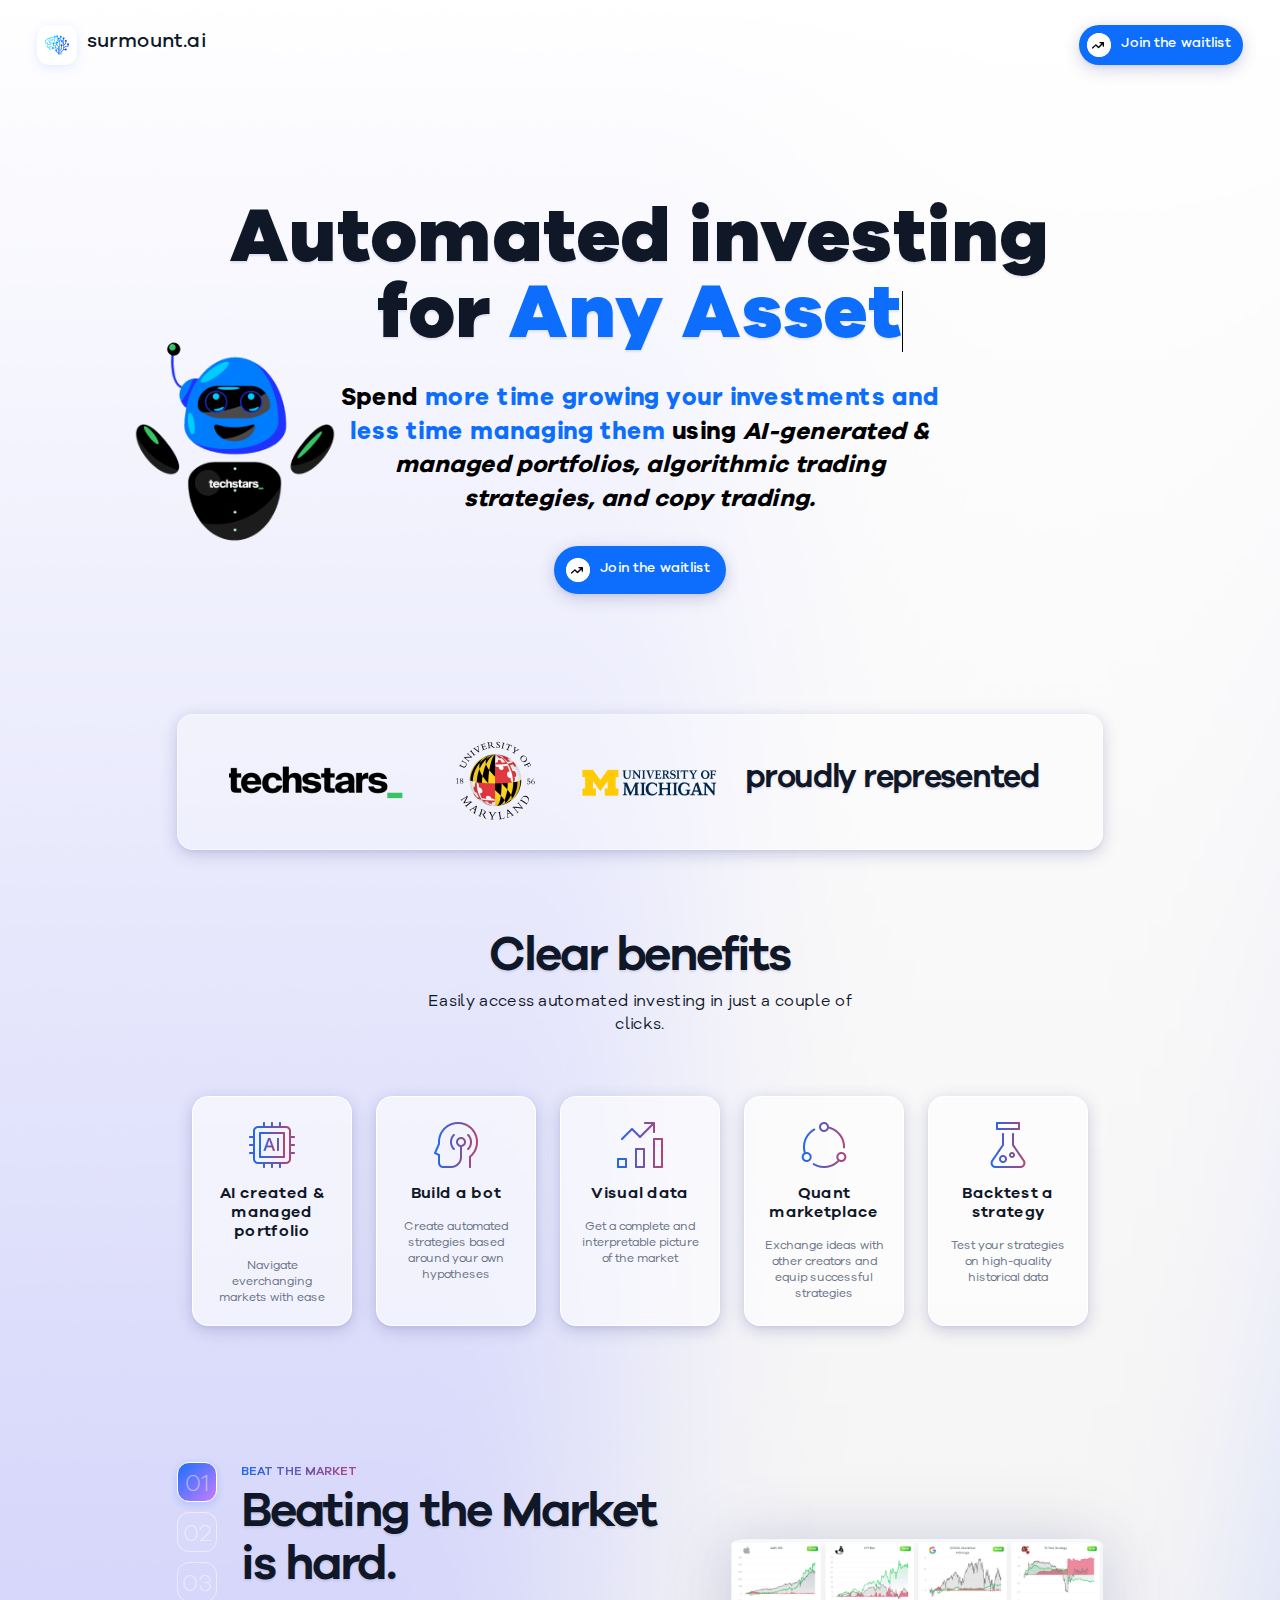
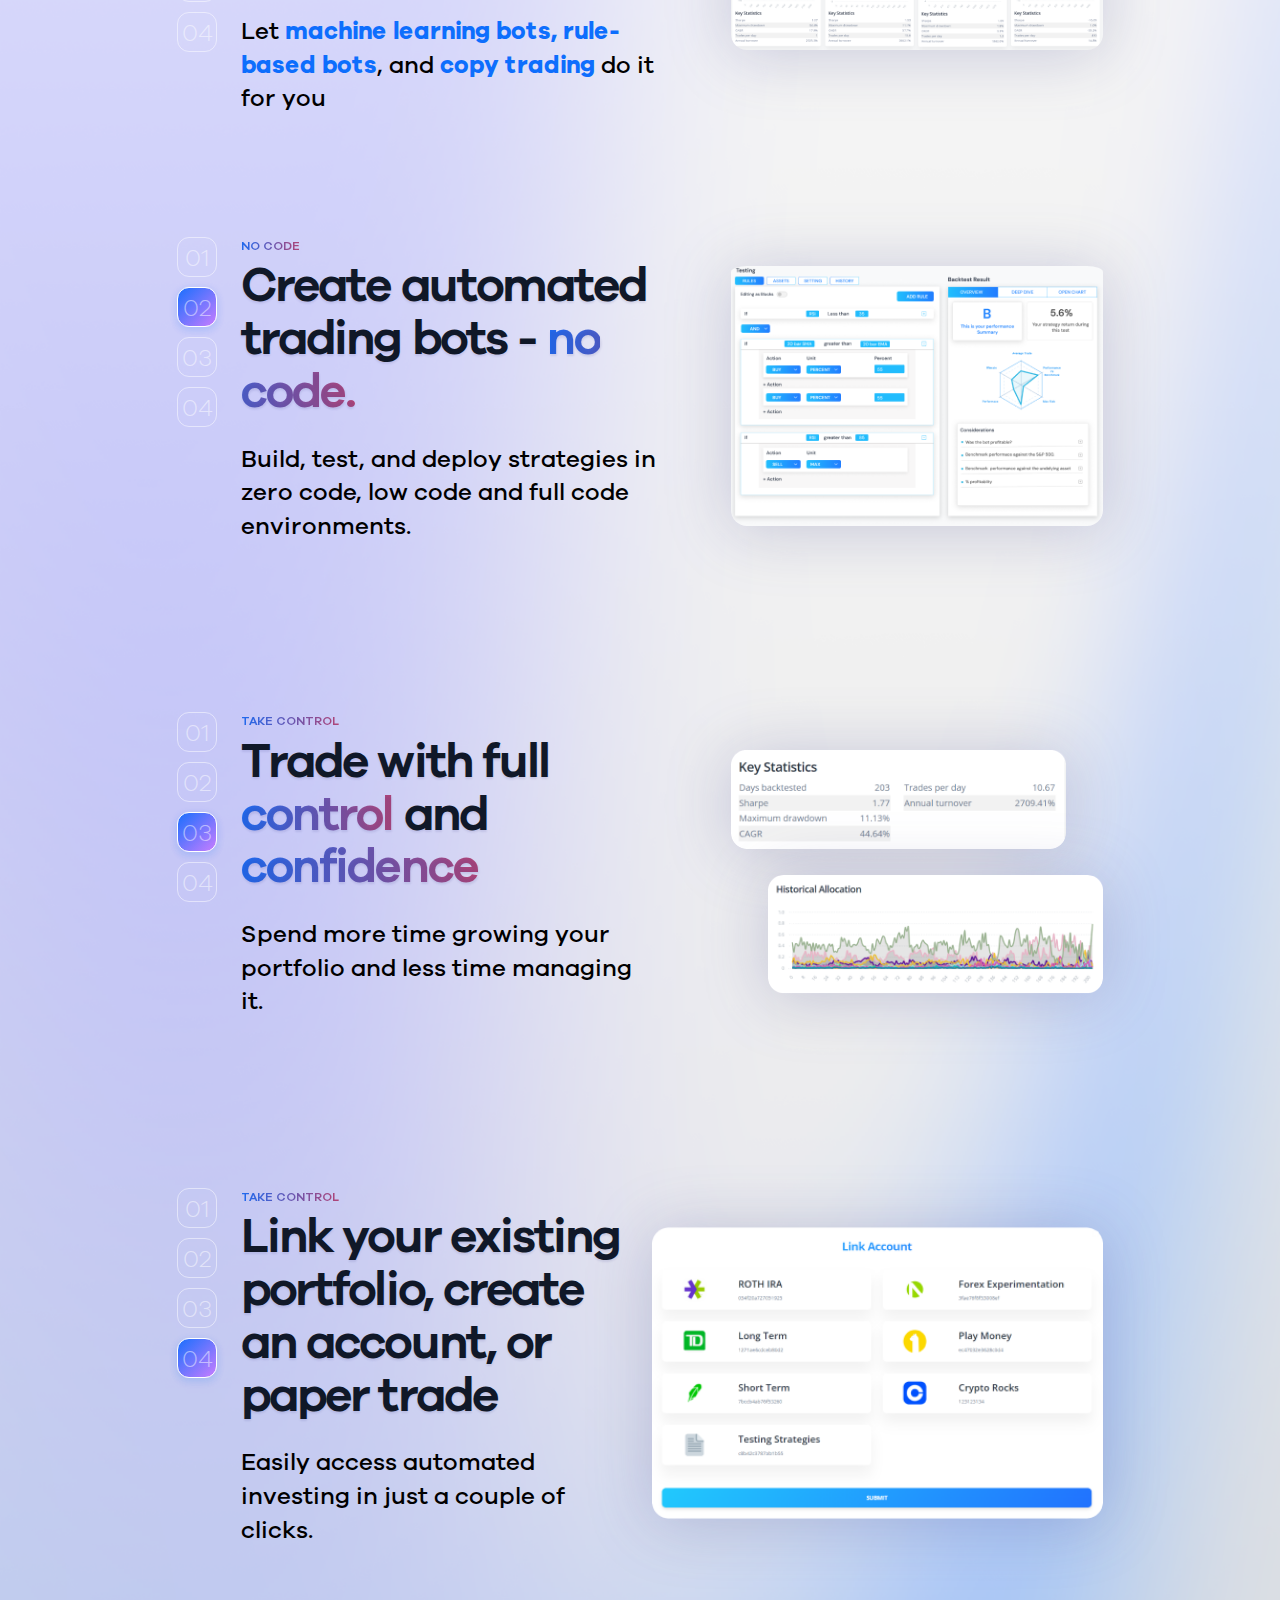
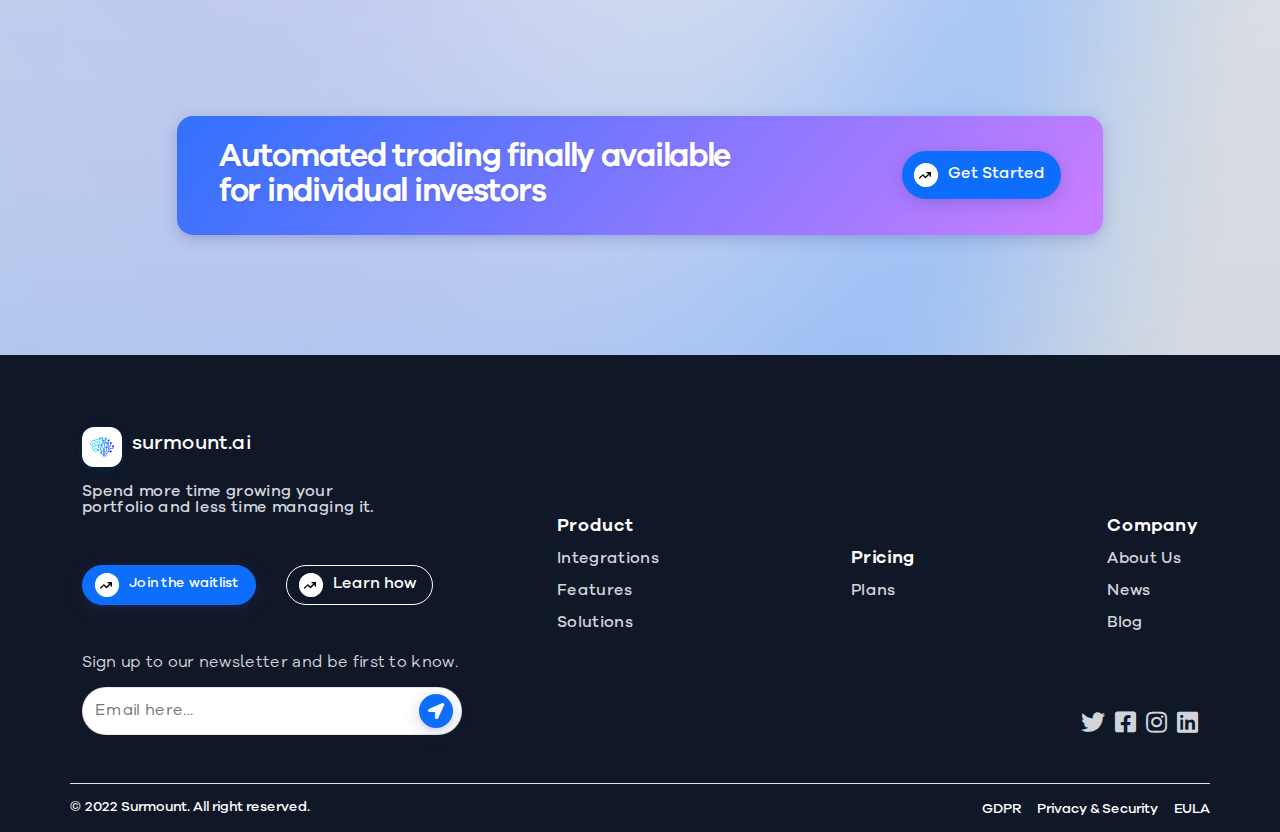
==== commit d79a2ce4: "Add new site" ====
--- a/index.html
+++ b/index.html
@@ -438,20 +438,20 @@
           <ul class="links-container">
             <li>
               <h5 class="title mb-3 mb-lg-3">Product</h5>
-              <a href="!#" class="mb-2 mb-lg-3">Integrations</a>
-              <a href="!#" class="mb-2 mb-lg-3">Features</a>
-              <a href="!#" class="mb-2 mb-lg-3">Solutions</a>
+              <a href="/comingsoon" class="mb-2 mb-lg-3">Integrations</a>
+              <a href="/comingsoon" class="mb-2 mb-lg-3">Features</a>
+              <a href="/comingsoon" class="mb-2 mb-lg-3">Solutions</a>
             </li>
             <li>
               <h5 class="title mb-3 mb-lg-3">Pricing</h5>
-              <a href="!#" class="mb-2 mb-lg-3">Plans</a>
+              <a href="/comingsoon" class="mb-2 mb-lg-3">Plans</a>
                
             </li>
             <li class="mt-3 mt-lg-0">
               <h5 class="title mb-3 mb-lg-3">Company</h5>
-              <a href="!#" class="mb-2 mb-lg-3">About Us</a>
-              <a href="!#" class="mb-2 mb-lg-3">News</a>
-              <a href="!#" class="mb-2 mb-lg-3">Blog</a>
+              <a href="/comingsoon" class="mb-2 mb-lg-3">About Us</a>
+              <a href="/comingsoon" class="mb-2 mb-lg-3">News</a>
+              <a href="/comingsoon" class="mb-2 mb-lg-3">Blog</a>
             </li>
           </ul>
           <div class="socail-icon pt-5 pt-lg-3 mt-lg-5">
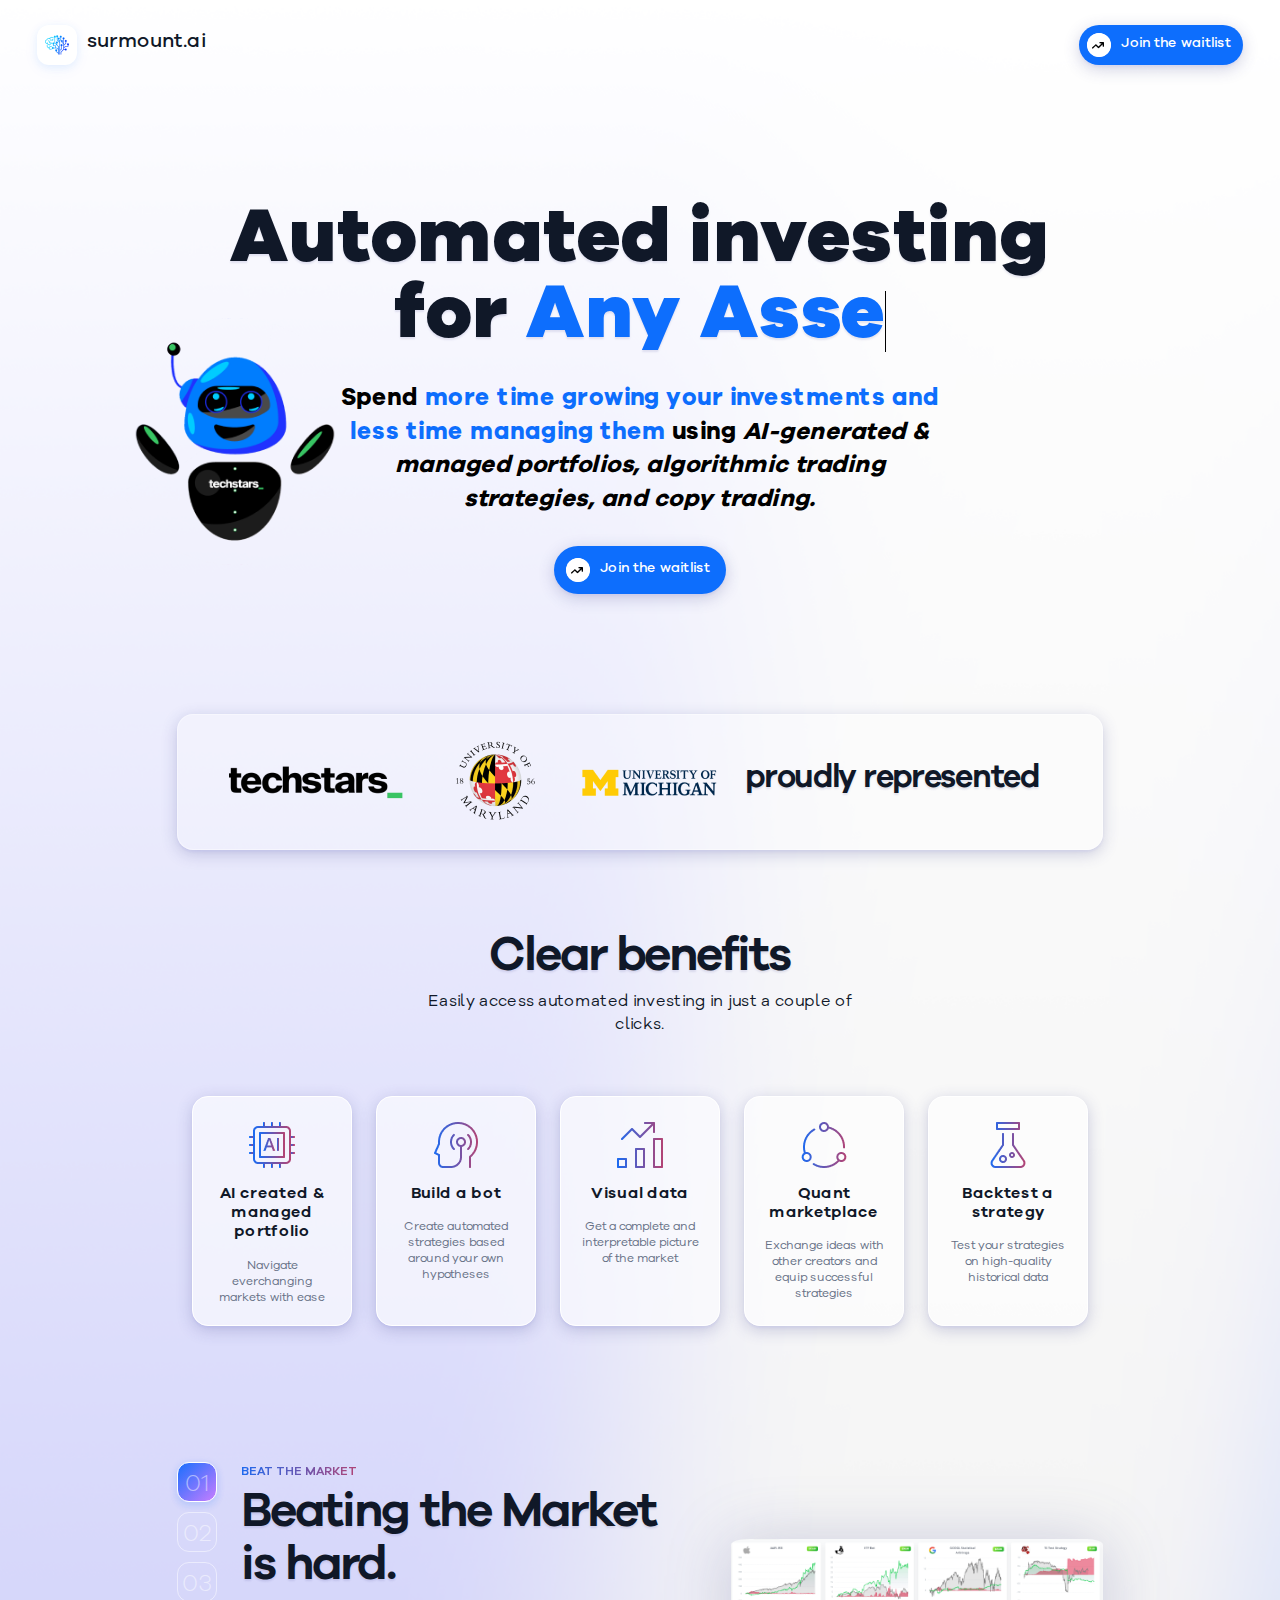
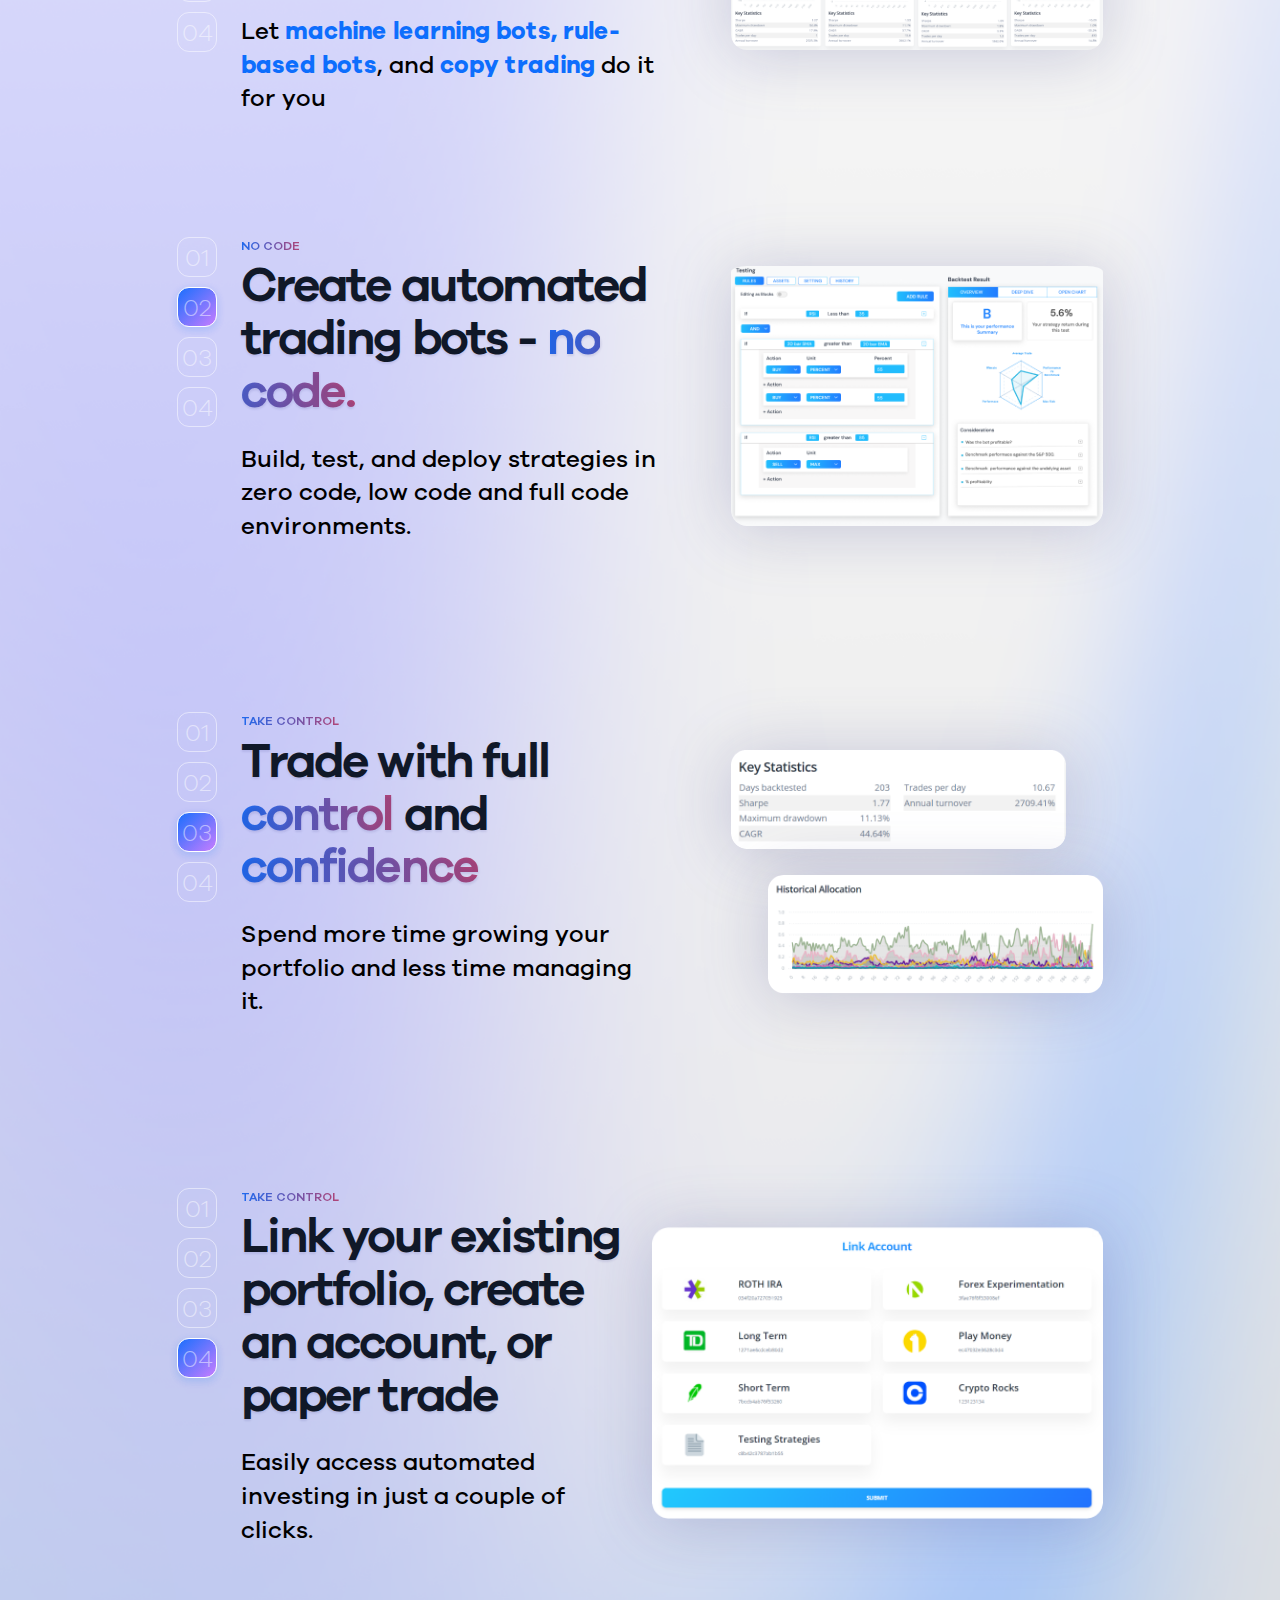
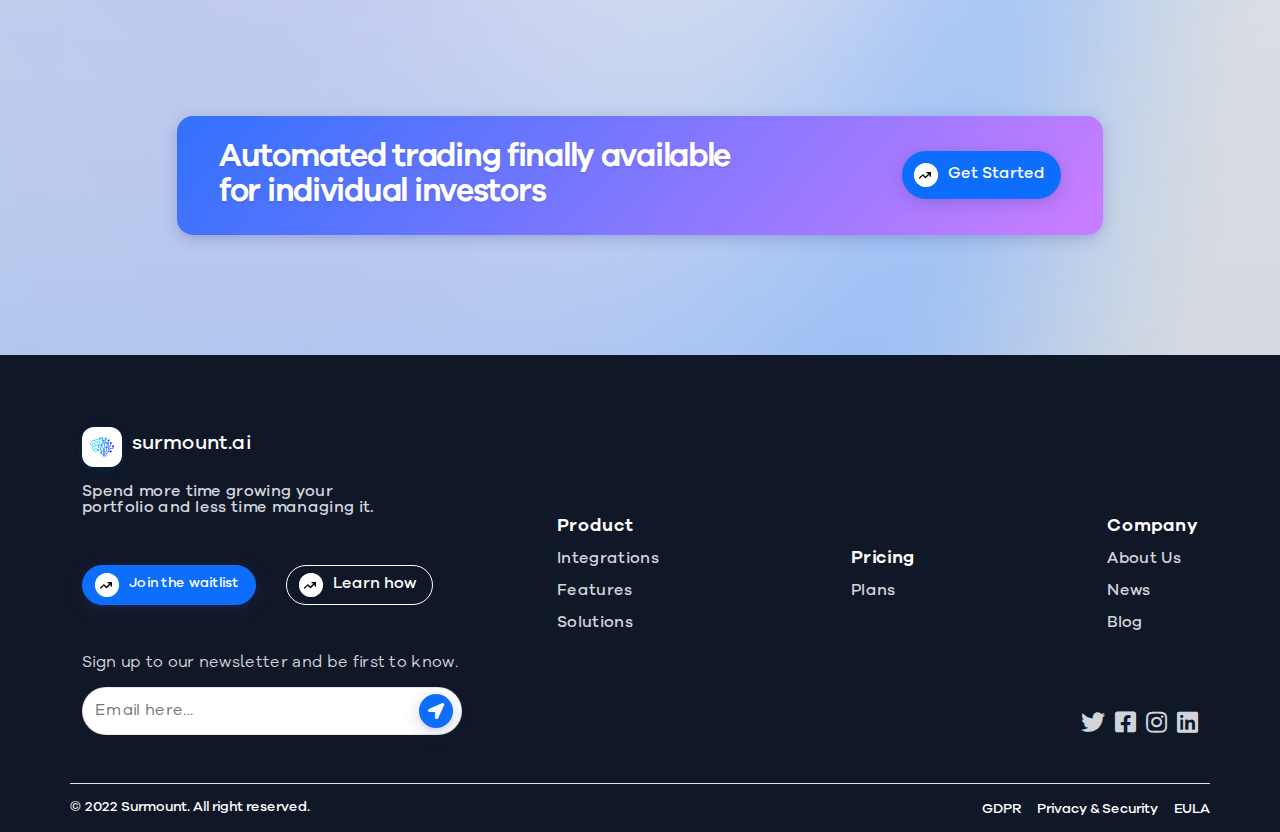
==== commit 85c5475e: "Add logo link" ====
--- a/index.html
+++ b/index.html
@@ -17,12 +17,12 @@
   <title>Surmount AI</title>
 
   <meta name="description" content="Empowering the average investor with hands-free trading">
-  <meta name="image" content="https://www.surmount.ai/assets/img/trading.png">
+  <meta name="image" content="https://www.surmount.ai/surmountpreview.png">
   <meta name="author" content="Surmount AI">
 
   <meta property="og:title" content="Surmount AI">
   <meta property="og:description" content="Empowering the average investor with hands-free trading">
-  <meta property="og:image" content="https://www.surmount.ai/assets/img/trading.png">
+  <meta property="og:image" content="https://www.surmount.ai/surmountpreview.png">
 
   <meta name="description" content="Empowering everyday investors with accessible algorithmic trading models, account automation, helpful dashboards, and much more!">
   <meta name="keywords" content="surmount, surmount ai, stocks, crypto, forex, fintech, machine learning, account automation">
@@ -40,7 +40,7 @@
       <div class="row align-items-center">
         <div class="col-10 col-lg-3">
           <div class="logo">
-            <a href="!#">
+            <a href="https://www.surmount.ai/">
               <img src="assets/img/logo.png" alt="" />
               <span class="mb-2">surmount.ai</span>
             </a>
